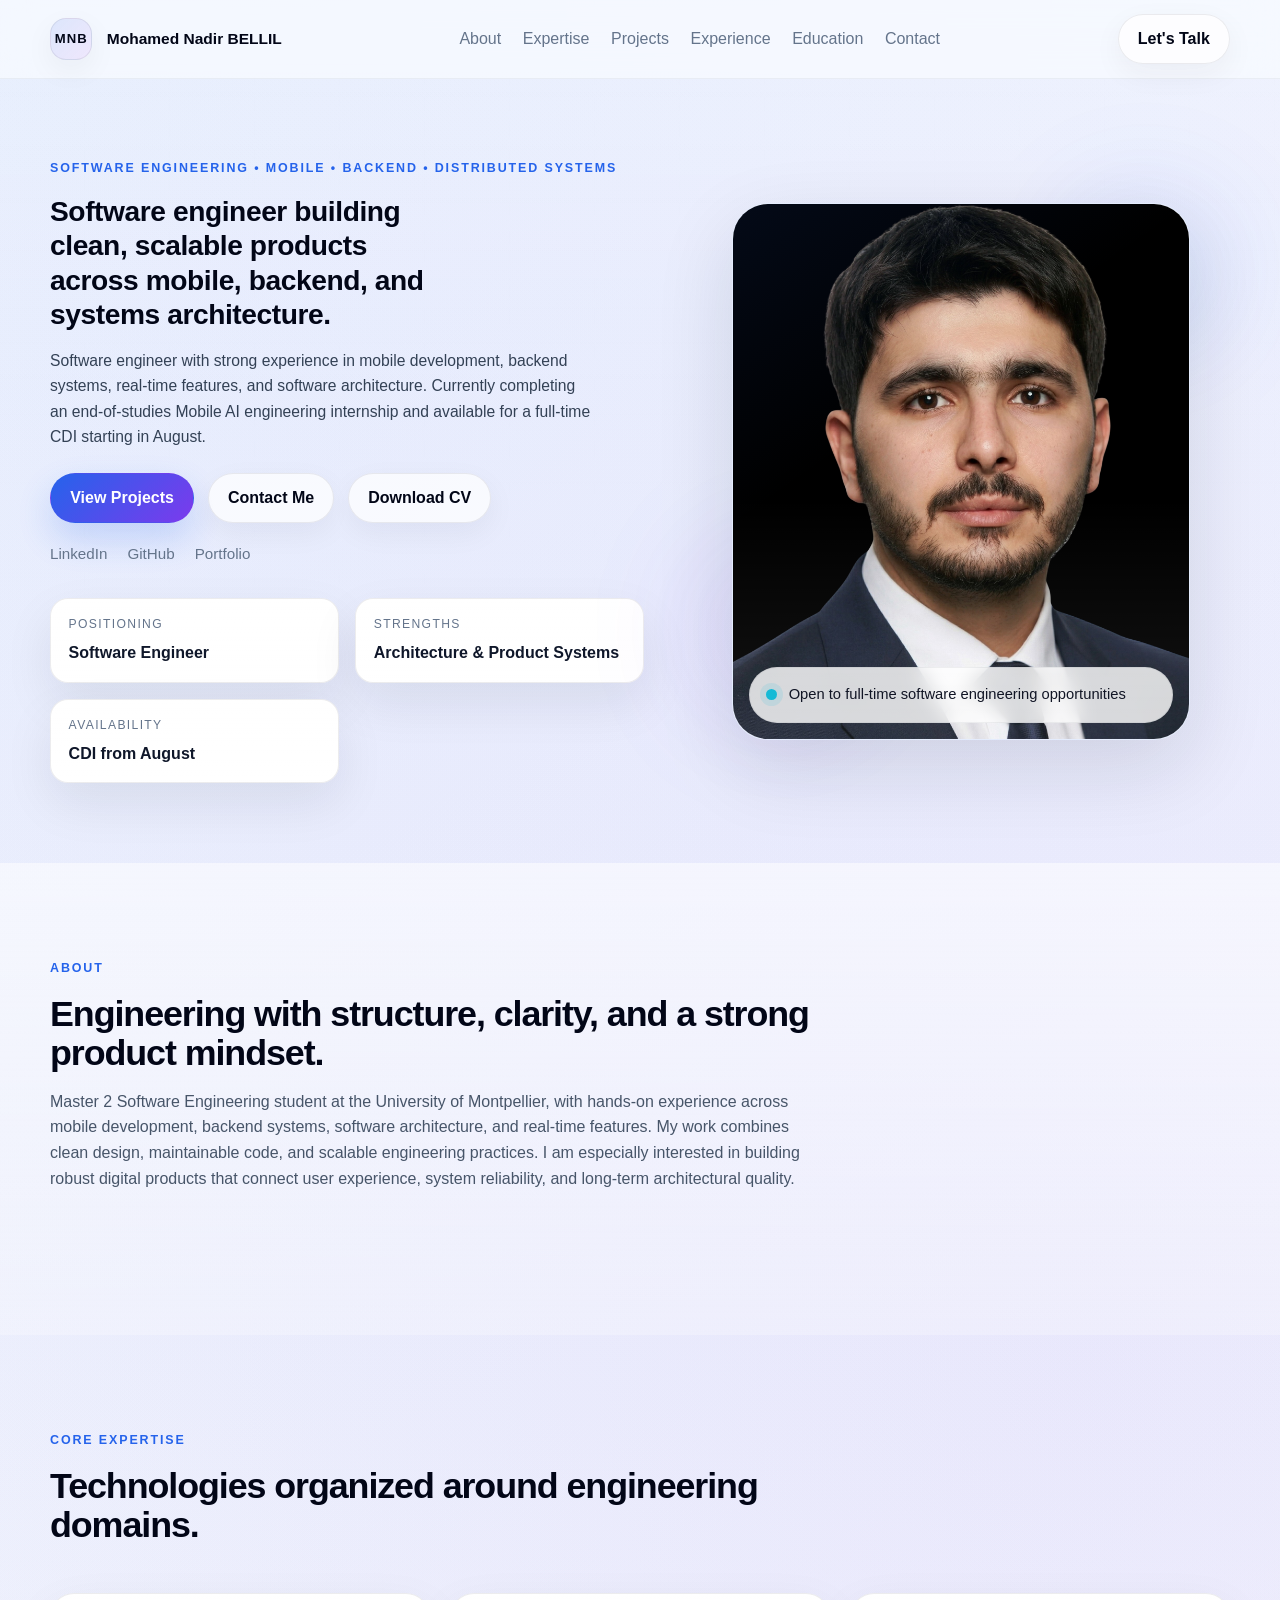
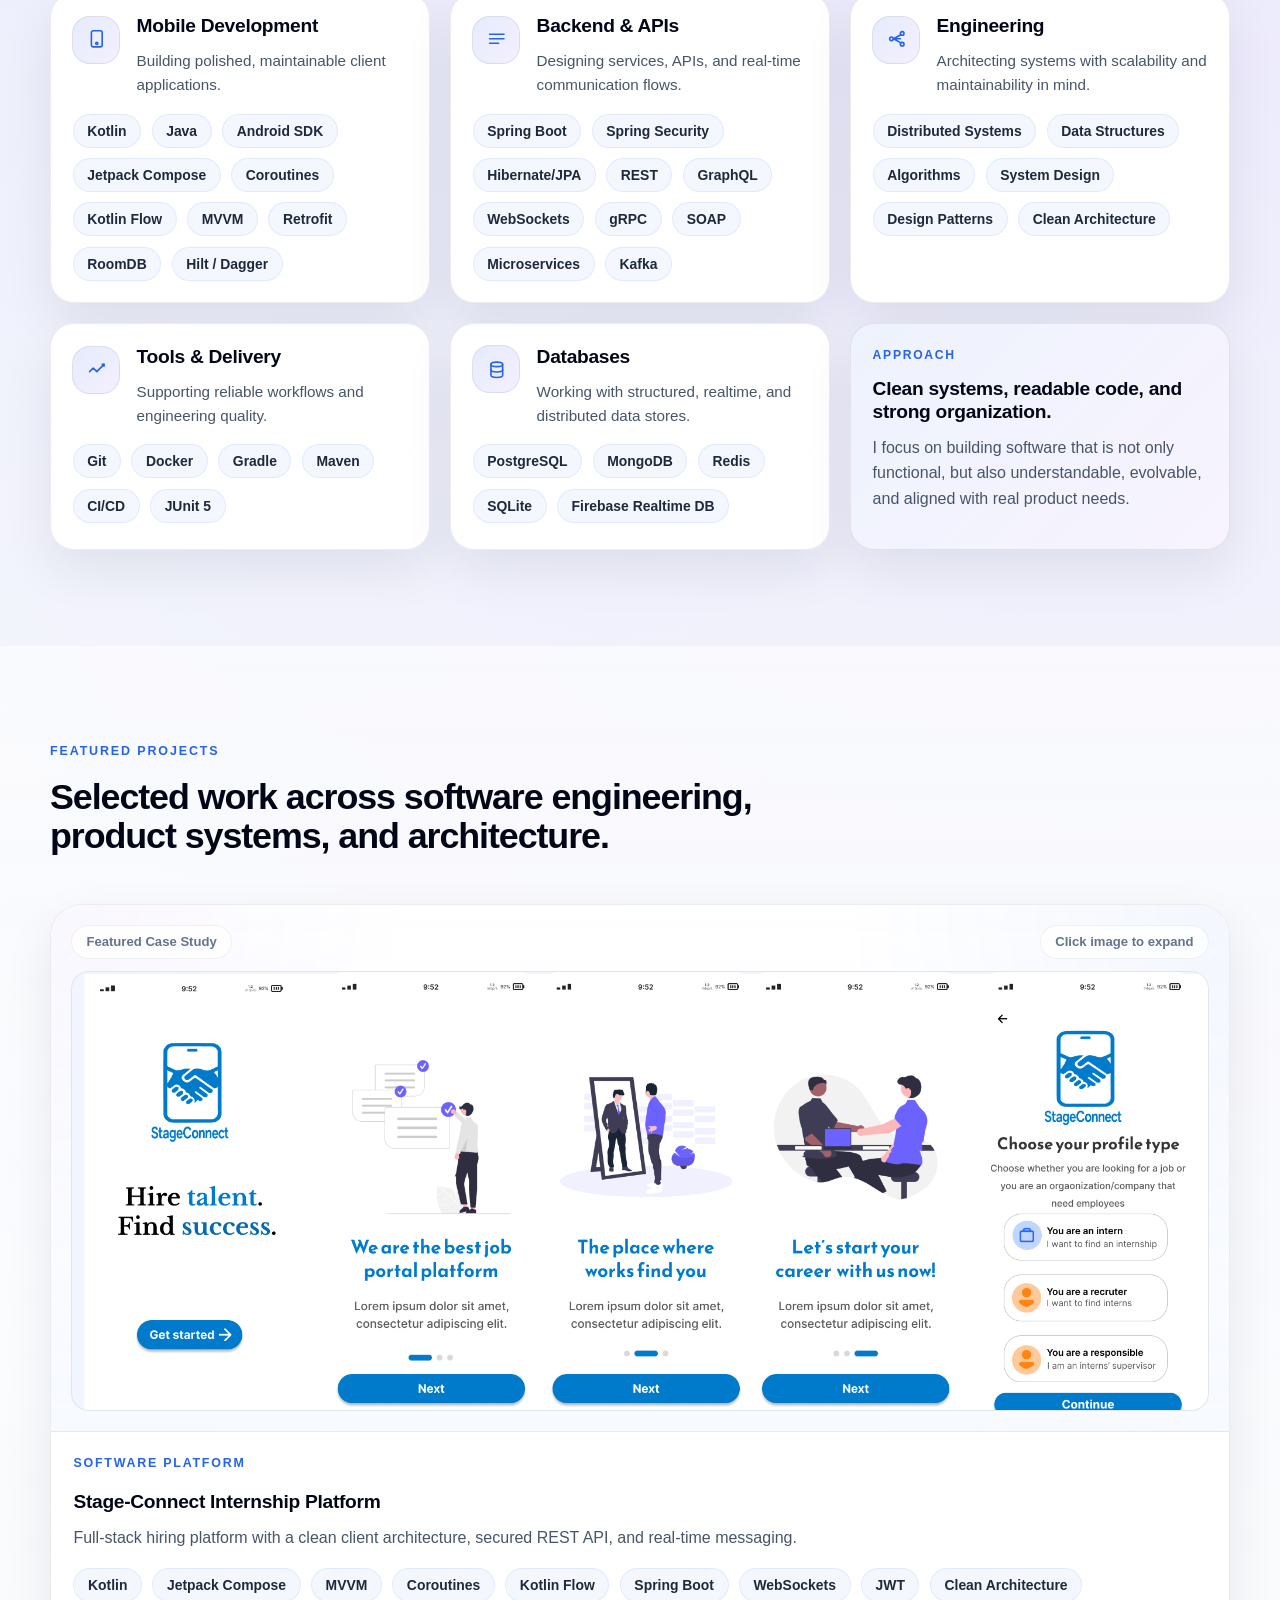
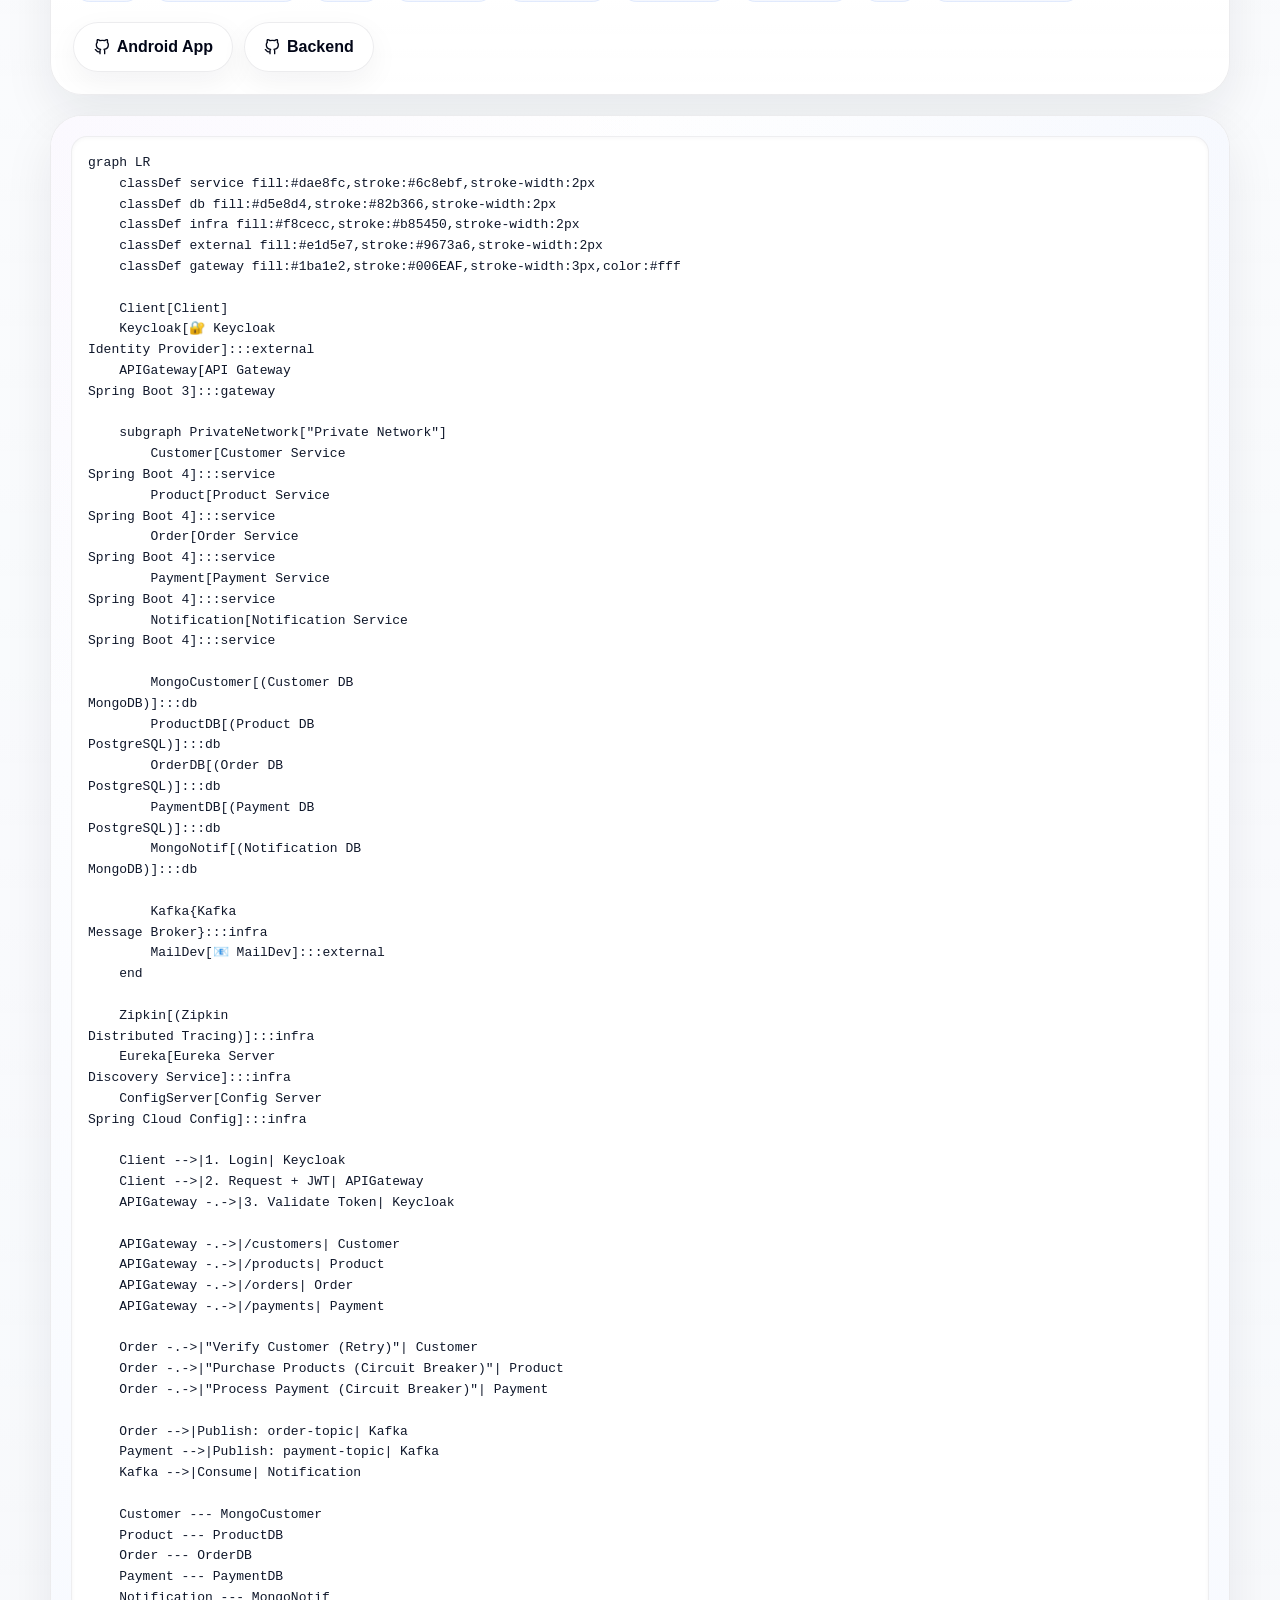
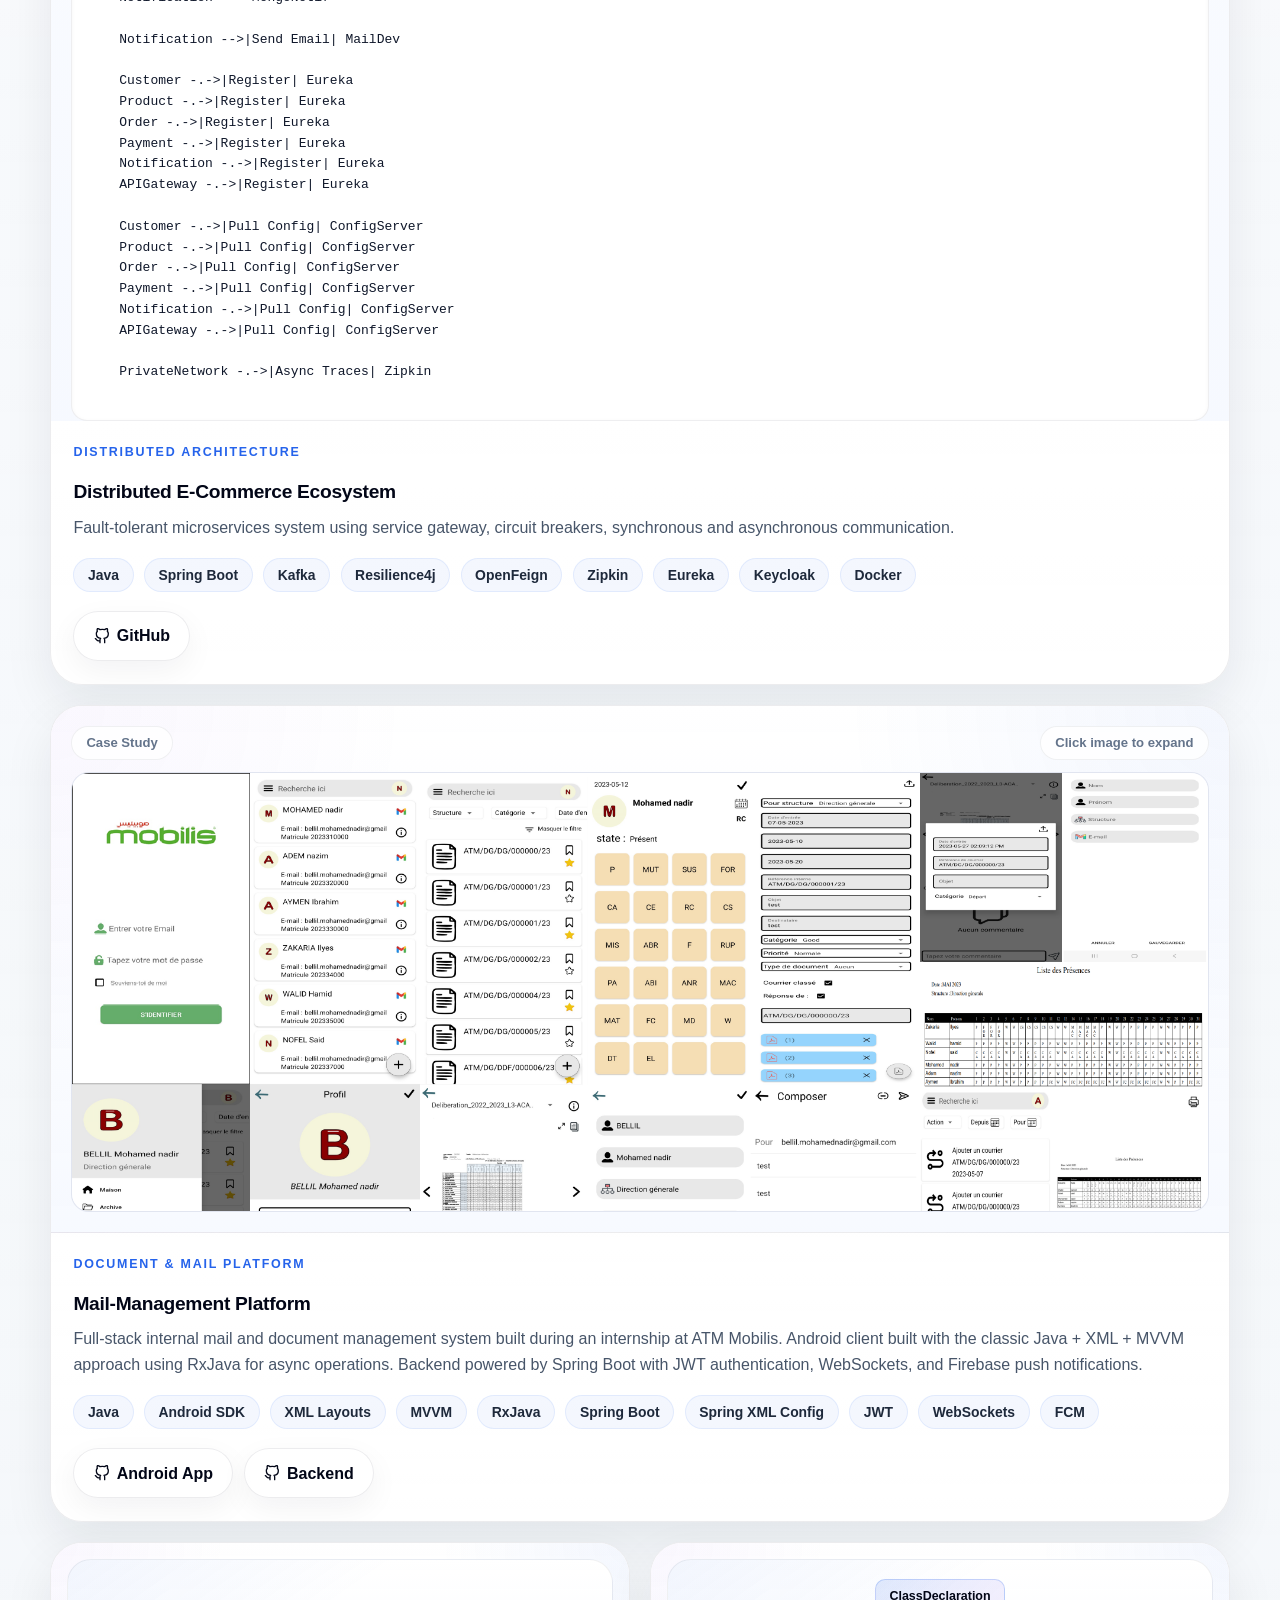
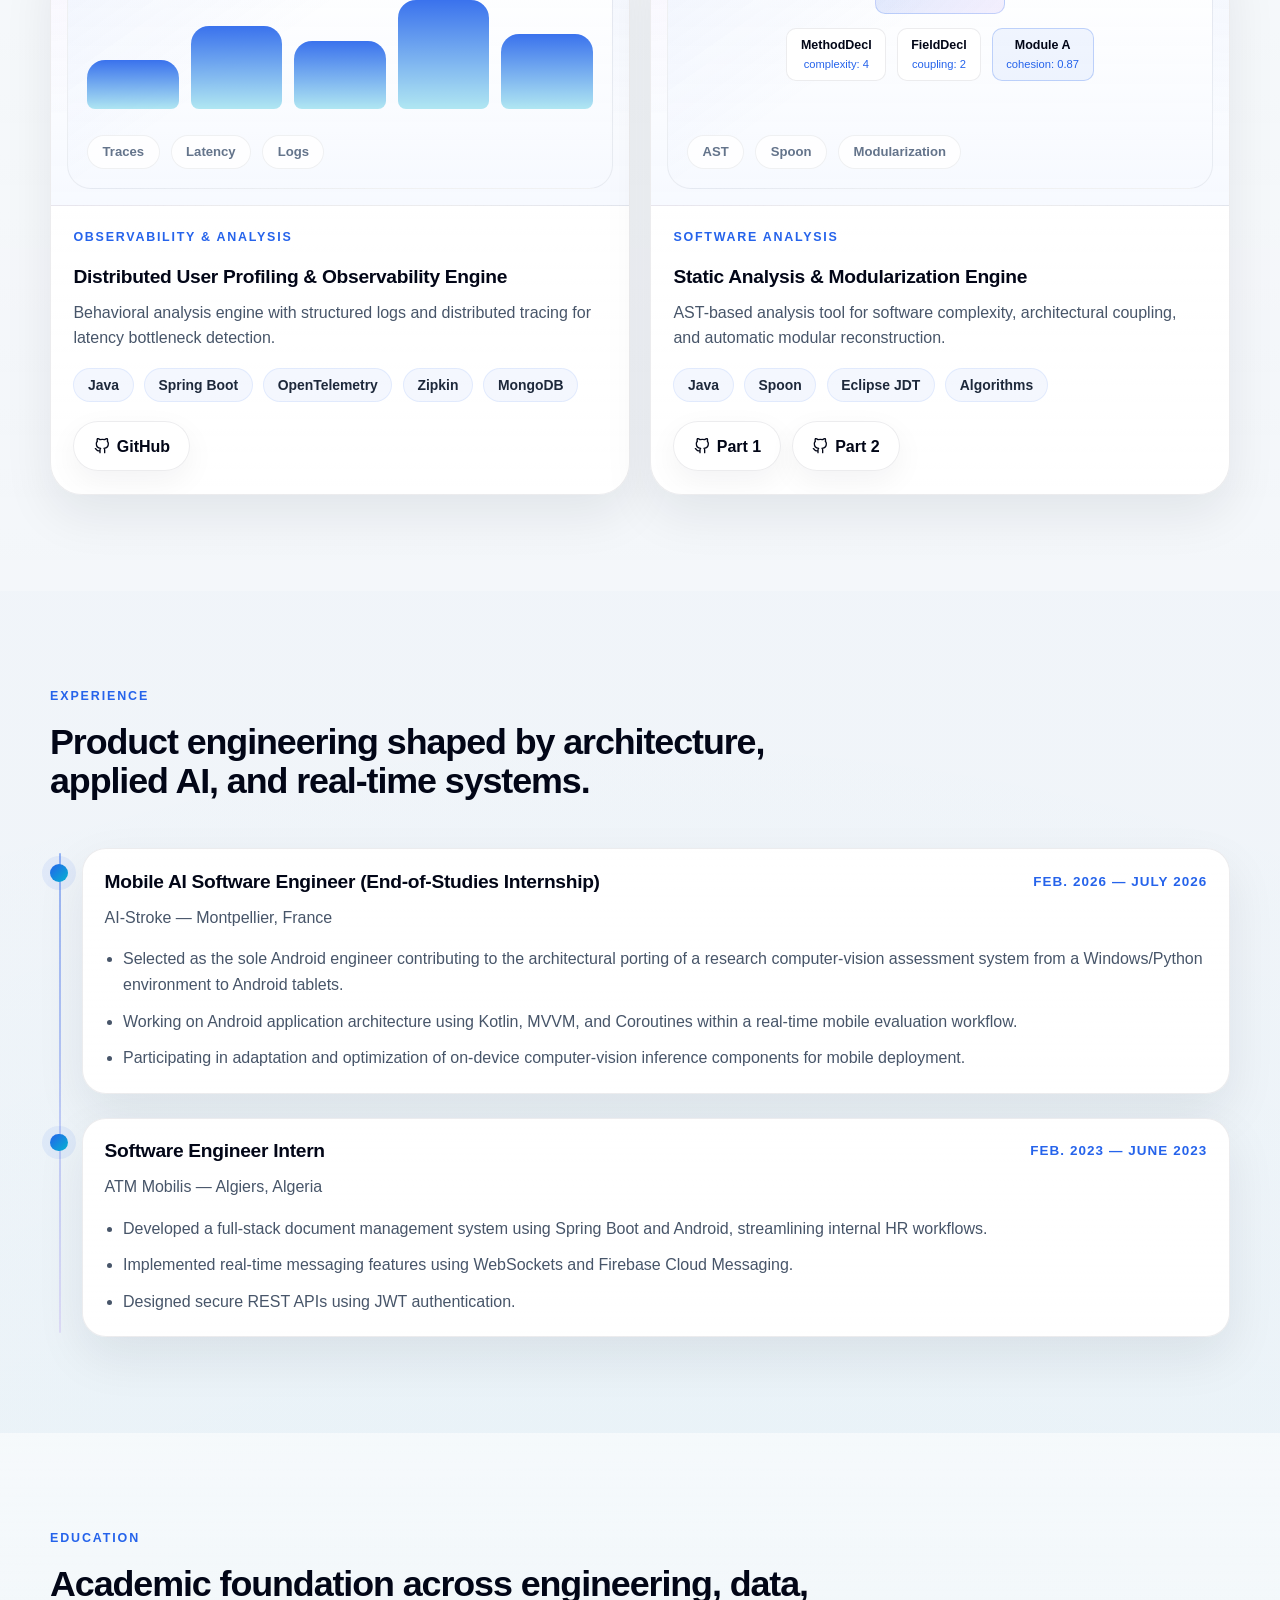
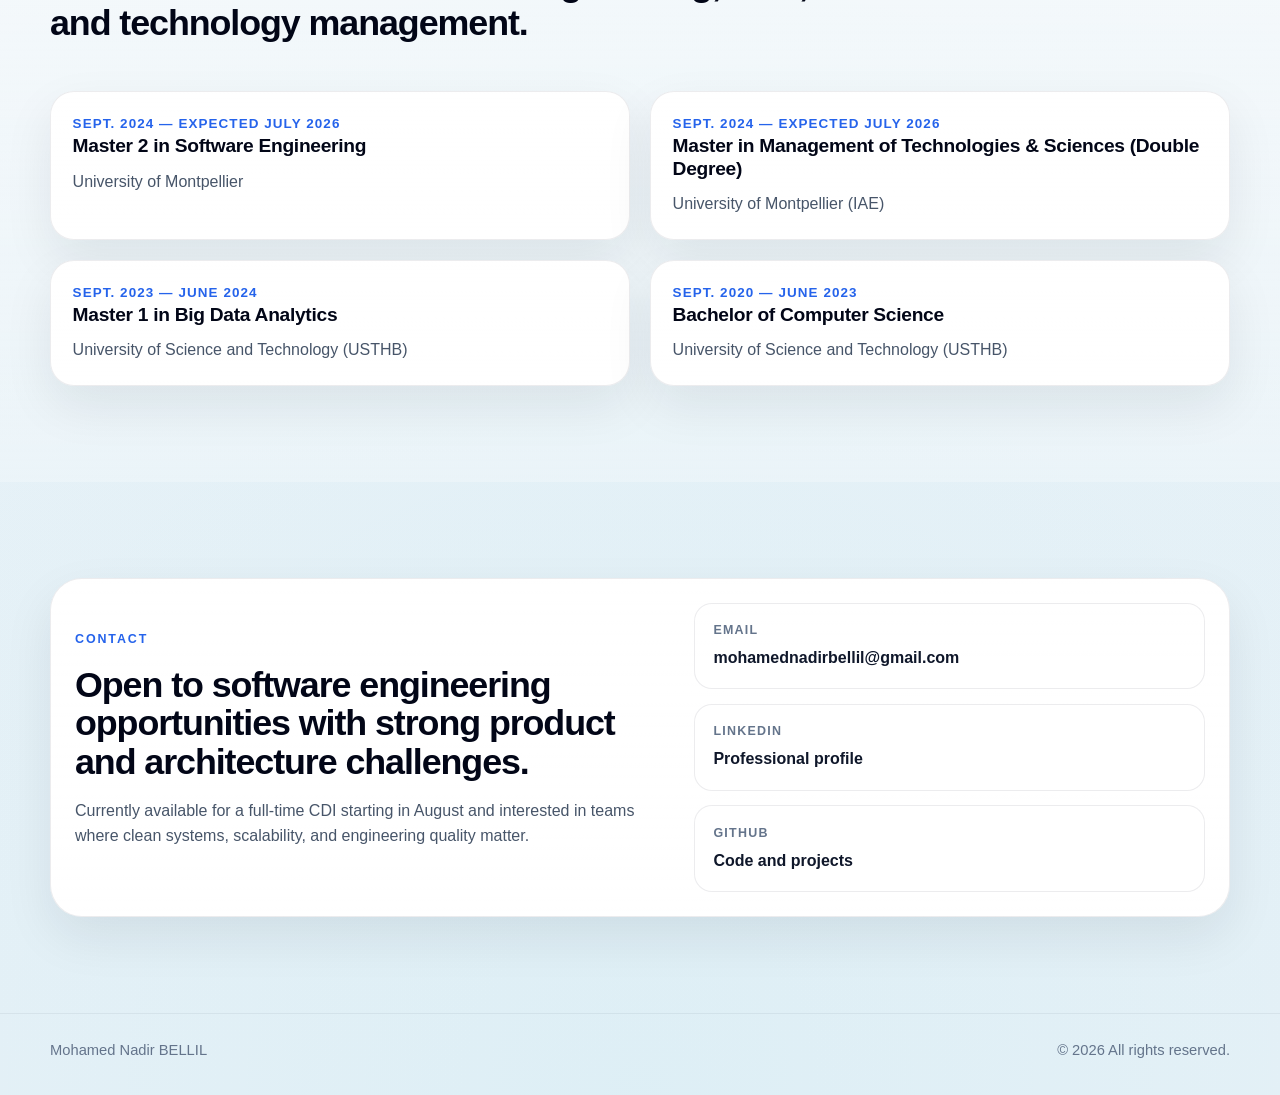
==== index.html @ d5ebc970 "FIX SOME BUGS" ====
<!DOCTYPE html>
<html lang="en">
<head>
  <meta charset="UTF-8" />
  <meta name="viewport" content="width=device-width, initial-scale=1.0" />
  <title>Mohamed Nadir BELLIL | Software Engineer</title>
  <meta name="description" content="Software Engineer portfolio of Mohamed Nadir BELLIL — mobile, backend, distributed systems, software architecture, and scalable product engineering." />
  <link rel="stylesheet" href="style.css" />
</head>
<body>
  <div class="page-noise" aria-hidden="true"></div>

  <!-- IMAGE LIGHTBOX -->
  <div class="lightbox" id="lightbox" role="dialog" aria-modal="true" aria-label="Image preview">
    <button class="lightbox-close" id="lightbox-close" aria-label="Close">&times;</button>
    <img class="lightbox-img" id="lightbox-img" src="" alt="" />
  </div>

  <header class="navbar">
    <div class="container navbar-inner">
      <a href="#hero" class="brand" aria-label="Go to home section">
        <span class="brand-mark">MNB</span>
        <span class="brand-text">Mohamed Nadir BELLIL</span>
      </a>
      <nav class="nav-links" aria-label="Primary navigation">
        <a href="#about">About</a>
        <a href="#expertise">Expertise</a>
        <a href="#projects">Projects</a>
        <a href="#experience">Experience</a>
        <a href="#education">Education</a>
        <a href="#contact">Contact</a>
      </nav>
      <a class="btn btn-nav" href="#contact">Let's Talk</a>
    </div>
  </header>

  <main>

    <!-- HERO -->
    <section class="hero section" id="hero">
      <div class="container hero-grid">
        <div class="hero-copy">
          <p class="eyebrow">Software Engineering • Mobile • Backend • Distributed Systems</p>
          <h1>Software engineer building clean, scalable products across mobile, backend, and systems architecture.</h1>
          <p class="hero-text">
            Software engineer with strong experience in mobile development, backend systems,
            real-time features, and software architecture. Currently completing an end-of-studies
            Mobile AI engineering internship and available for a full-time CDI starting in August.
          </p>
          <div class="hero-actions">
            <a href="#projects" class="btn btn-primary">View Projects</a>
            <a href="#contact" class="btn btn-secondary">Contact Me</a>
            <a href="cv.pdf" class="btn btn-ghost">Download CV</a>
          </div>
          <div class="social-links" aria-label="Social links">
            <a href="https://www.linkedin.com/in/mohamed-nadir-bellil-ab749a256/" target="_blank" rel="noreferrer">LinkedIn</a>
            <a href="https://github.com/BELLILMohamedNadir" target="_blank" rel="noreferrer">GitHub</a>
            <a href="https://bellilmohamednadir.github.io/Portfolio/" target="_blank" rel="noreferrer">Portfolio</a>
          </div>
          <div class="hero-metrics">
            <article class="metric-card">
              <span class="metric-label">Positioning</span>
              <strong>Software Engineer</strong>
            </article>
            <article class="metric-card">
              <span class="metric-label">Strengths</span>
              <strong>Architecture & Product Systems</strong>
            </article>
            <article class="metric-card">
              <span class="metric-label">Availability</span>
              <strong>CDI from August</strong>
            </article>
          </div>
        </div>
        <div class="hero-visual">
          <div class="portrait-shell">
            <span class="orb orb-a" aria-hidden="true"></span>
            <span class="orb orb-b" aria-hidden="true"></span>
            <figure class="portrait-card">
              <img src="/images/profile.jpg" alt="Portrait of Mohamed Nadir BELLIL" class="portrait-image" />
              <figcaption class="portrait-caption">
                <span class="status-dot"></span>
                Open to full-time software engineering opportunities
              </figcaption>
            </figure>
          </div>
        </div>
      </div>
    </section>

    <!-- ABOUT -->
    <section class="section section-surface" id="about">
      <div class="container">
        <div class="section-heading">
          <p class="section-tag">About</p>
          <h2>Engineering with structure, clarity, and a strong product mindset.</h2>
          <p>
            Master 2 Software Engineering student at the University of Montpellier,
            with hands-on experience across mobile development, backend systems,
            software architecture, and real-time features. My work combines clean design,
            maintainable code, and scalable engineering practices. I am especially interested
            in building robust digital products that connect user experience, system reliability,
            and long-term architectural quality.
          </p>
        </div>
      </div>
    </section>

    <!-- EXPERTISE -->
    <section class="section" id="expertise">
      <div class="container">
        <div class="section-heading">
          <p class="section-tag">Core Expertise</p>
          <h2>Technologies organized around engineering domains.</h2>
        </div>
        <div class="expertise-grid">

          <article class="expertise-card">
            <div class="expertise-head">
              <div class="icon-badge" aria-hidden="true">
                <svg viewBox="0 0 24 24" role="presentation"><rect x="6" y="3" width="12" height="18" rx="2"></rect><circle cx="12" cy="17" r="1.2"></circle></svg>
              </div>
              <div>
                <h3>Mobile Development</h3>
                <p>Building polished, maintainable client applications.</p>
              </div>
            </div>
            <div class="tag-list">
              <span class="tag">Kotlin</span>
              <span class="tag">Java</span>
              <span class="tag">Android SDK</span>
              <span class="tag">Jetpack Compose</span>
              <span class="tag">Coroutines</span>
              <span class="tag">Kotlin Flow</span>
              <span class="tag">MVVM</span>
              <span class="tag">Retrofit</span>
              <span class="tag">RoomDB</span>
              <span class="tag">Hilt / Dagger</span>
            </div>
          </article>

          <article class="expertise-card">
            <div class="expertise-head">
              <div class="icon-badge" aria-hidden="true">
                <svg viewBox="0 0 24 24" role="presentation"><path d="M4 7h16M4 12h16M4 17h10"></path></svg>
              </div>
              <div>
                <h3>Backend & APIs</h3>
                <p>Designing services, APIs, and real-time communication flows.</p>
              </div>
            </div>
            <div class="tag-list">
  <span class="tag">Spring Boot</span>
  <span class="tag">Spring Security</span>
  <span class="tag">Hibernate/JPA</span>
  <span class="tag">REST</span>
  <span class="tag">GraphQL</span>
  <span class="tag">WebSockets</span>
  <span class="tag">gRPC</span>
  <span class="tag">SOAP</span>
  <span class="tag">Microservices</span>
  <span class="tag">Kafka</span>
</div>

          </article>

          <article class="expertise-card">
            <div class="expertise-head">
              <div class="icon-badge" aria-hidden="true">
                <svg viewBox="0 0 24 24" role="presentation"><circle cx="6" cy="12" r="2"></circle><circle cx="18" cy="6" r="2"></circle><circle cx="18" cy="18" r="2"></circle><path d="M8 12h8M16.5 7.5l-8 4.5M16.5 16.5l-8-4.5"></path></svg>
              </div>
              <div>
                <h3>Engineering</h3>
                <p>Architecting systems with scalability and maintainability in mind.</p>
              </div>
            </div>
            <div class="tag-list">
  <span class="tag">Distributed Systems</span>
  <span class="tag">Data Structures</span>
  <span class="tag">Algorithms</span>
  <span class="tag">System Design</span>
  <span class="tag">Design Patterns</span>
  <span class="tag">Clean Architecture</span>
</div>

          </article>

          <article class="expertise-card">
            <div class="expertise-head">
              <div class="icon-badge" aria-hidden="true">
                <svg viewBox="0 0 24 24" role="presentation"><path d="M4 14l4-4 4 4 8-8"></path><path d="M18 6h2v2"></path></svg>
              </div>
              <div>
                <h3>Tools & Delivery</h3>
                <p>Supporting reliable workflows and engineering quality.</p>
              </div>
            </div>
            <div class="tag-list">
              <span class="tag">Git</span>
              <span class="tag">Docker</span>
              <span class="tag">Gradle</span>
              <span class="tag">Maven</span>
              <span class="tag">CI/CD</span>
              <span class="tag">JUnit 5</span>
            </div>
          </article>

          <article class="expertise-card">
            <div class="expertise-head">
              <div class="icon-badge" aria-hidden="true">
                <svg viewBox="0 0 24 24" role="presentation"><ellipse cx="12" cy="6" rx="6.5" ry="2.5"></ellipse><path d="M5.5 6v6c0 1.4 2.9 2.5 6.5 2.5s6.5-1.1 6.5-2.5V6"></path><path d="M5.5 12v6c0 1.4 2.9 2.5 6.5 2.5s6.5-1.1 6.5-2.5v-6"></path></svg>
              </div>
              <div>
                <h3>Databases</h3>
                <p>Working with structured, realtime, and distributed data stores.</p>
              </div>
            </div>
            <div class="tag-list">
              <span class="tag">PostgreSQL</span>
              <span class="tag">MongoDB</span>
              <span class="tag">Redis</span>
              <span class="tag">SQLite</span>
              <span class="tag">Firebase Realtime DB</span>
            </div>
          </article>

          <article class="highlight-panel">
            <p class="highlight-label">Approach</p>
            <h3>Clean systems, readable code, and strong organization.</h3>
            <p>I focus on building software that is not only functional, but also understandable, evolvable, and aligned with real product needs.</p>
          </article>

        </div>
      </div>
    </section>

    <!-- PROJECTS -->
    <section class="section section-surface" id="projects">
      <div class="container">
        <div class="section-heading">
          <p class="section-tag">Featured Projects</p>
          <h2>Selected work across software engineering, product systems, and architecture.</h2>
        </div>
        <div class="projects-grid">

          <!-- Stage-Connect: full width row 1 -->
          <article class="project-card project-featured">
            <div class="project-visual project-image-visual">
              <div class="visual-toolbar">
                <span>Featured Case Study</span>
                <span>Click image to expand</span>
              </div>
              <div class="featured-image-frame">
                <img
                  src="/images/stage-connect.png"
                  alt="Stage-Connect application overview screens"
                  class="featured-project-image js-lightbox-trigger"
                  title="Click to expand"
                />
                <div class="img-zoom-hint" aria-hidden="true">
                  <svg viewBox="0 0 24 24"><path d="M15 3h6v6M9 21H3v-6M21 3l-7 7M3 21l7-7"/></svg>
                </div>
              </div>
            </div>
            <div class="project-content">
              <p class="project-label">Software Platform</p>
              <h3>Stage-Connect Internship Platform</h3>
              <p>Full-stack hiring platform with a clean client architecture, secured REST API, and real-time messaging.</p>
              <div class="tag-list">
                <span class="tag">Kotlin</span>
                <span class="tag">Jetpack Compose</span>
                <span class="tag">MVVM</span>
                <span class="tag">Coroutines</span>
                <span class="tag">Kotlin Flow</span>
                <span class="tag">Spring Boot</span>
                <span class="tag">WebSockets</span>
                <span class="tag">JWT</span>
                 <span class="tag">Clean Architecture</span>
              </div>
              <div class="project-actions">
                <a href="https://github.com/BELLILMohamedNadir/Stage-Connect" target="_blank" rel="noreferrer" class="btn btn-secondary">
                  <svg class="btn-icon" viewBox="0 0 24 24"><path d="M9 19c-5 1.5-5-2.5-7-3m14 6v-3.87a3.37 3.37 0 0 0-.94-2.61c3.14-.35 6.44-1.54 6.44-7A5.44 5.44 0 0 0 20 4.77 5.07 5.07 0 0 0 19.91 1S18.73.65 16 2.48a13.38 13.38 0 0 0-7 0C6.27.65 5.09 1 5.09 1A5.07 5.07 0 0 0 5 4.77a5.44 5.44 0 0 0-1.5 3.78c0 5.42 3.3 6.61 6.44 7A3.37 3.37 0 0 0 9 18.13V22"/></svg>
                  Android App
                </a>
                <a href="https://github.com/BELLILMohamedNadir/stage-connect-backend" target="_blank" rel="noreferrer" class="btn btn-secondary">
                  <svg class="btn-icon" viewBox="0 0 24 24"><path d="M9 19c-5 1.5-5-2.5-7-3m14 6v-3.87a3.37 3.37 0 0 0-.94-2.61c3.14-.35 6.44-1.54 6.44-7A5.44 5.44 0 0 0 20 4.77 5.07 5.07 0 0 0 19.91 1S18.73.65 16 2.48a13.38 13.38 0 0 0-7 0C6.27.65 5.09 1 5.09 1A5.07 5.07 0 0 0 5 4.77a5.44 5.44 0 0 0-1.5 3.78c0 5.42 3.3 6.61 6.44 7A3.37 3.37 0 0 0 9 18.13V22"/></svg>
                  Backend
                </a>
              </div>
            </div>
          </article>

          <!-- E-Commerce: full width row 2 -->
<article class="project-card project-ecommerce">

  <!-- Diagram row -->
  <div class="project-mermaid-visual">
    <div class="mermaid-frame">
      <pre class="mermaid">
graph LR
    classDef service fill:#dae8fc,stroke:#6c8ebf,stroke-width:2px
    classDef db fill:#d5e8d4,stroke:#82b366,stroke-width:2px
    classDef infra fill:#f8cecc,stroke:#b85450,stroke-width:2px
    classDef external fill:#e1d5e7,stroke:#9673a6,stroke-width:2px
    classDef gateway fill:#1ba1e2,stroke:#006EAF,stroke-width:3px,color:#fff

    Client[Client]
    Keycloak[🔐 Keycloak<br/>Identity Provider]:::external
    APIGateway[API Gateway<br/>Spring Boot 3]:::gateway

    subgraph PrivateNetwork["Private Network"]
        Customer[Customer Service<br/>Spring Boot 4]:::service
        Product[Product Service<br/>Spring Boot 4]:::service
        Order[Order Service<br/>Spring Boot 4]:::service
        Payment[Payment Service<br/>Spring Boot 4]:::service
        Notification[Notification Service<br/>Spring Boot 4]:::service

        MongoCustomer[(Customer DB<br/>MongoDB)]:::db
        ProductDB[(Product DB<br/>PostgreSQL)]:::db
        OrderDB[(Order DB<br/>PostgreSQL)]:::db
        PaymentDB[(Payment DB<br/>PostgreSQL)]:::db
        MongoNotif[(Notification DB<br/>MongoDB)]:::db

        Kafka{Kafka<br/>Message Broker}:::infra
        MailDev[📧 MailDev]:::external
    end

    Zipkin[(Zipkin<br/>Distributed Tracing)]:::infra
    Eureka[Eureka Server<br/>Discovery Service]:::infra
    ConfigServer[Config Server<br/>Spring Cloud Config]:::infra

    Client -->|1. Login| Keycloak
    Client -->|2. Request + JWT| APIGateway
    APIGateway -.->|3. Validate Token| Keycloak

    APIGateway -.->|/customers| Customer
    APIGateway -.->|/products| Product
    APIGateway -.->|/orders| Order
    APIGateway -.->|/payments| Payment

    Order -.->|"Verify Customer (Retry)"| Customer
    Order -.->|"Purchase Products (Circuit Breaker)"| Product
    Order -.->|"Process Payment (Circuit Breaker)"| Payment

    Order -->|Publish: order-topic| Kafka
    Payment -->|Publish: payment-topic| Kafka
    Kafka -->|Consume| Notification

    Customer --- MongoCustomer
    Product --- ProductDB
    Order --- OrderDB
    Payment --- PaymentDB
    Notification --- MongoNotif

    Notification -->|Send Email| MailDev

    Customer -.->|Register| Eureka
    Product -.->|Register| Eureka
    Order -.->|Register| Eureka
    Payment -.->|Register| Eureka
    Notification -.->|Register| Eureka
    APIGateway -.->|Register| Eureka

    Customer -.->|Pull Config| ConfigServer
    Product -.->|Pull Config| ConfigServer
    Order -.->|Pull Config| ConfigServer
    Payment -.->|Pull Config| ConfigServer
    Notification -.->|Pull Config| ConfigServer
    APIGateway -.->|Pull Config| ConfigServer

    PrivateNetwork -.->|Async Traces| Zipkin
      </pre>
    </div>
  </div>

  <!-- Content row — full width, separate from diagram -->
<div class="project-content">
  <p class="project-label">Distributed Architecture</p>
  <h3>Distributed E-Commerce Ecosystem</h3>
  <p>Fault-tolerant microservices system using service gateway, circuit breakers, synchronous and asynchronous communication.</p>
  <div class="tag-list">
    <span class="tag">Java</span>
    <span class="tag">Spring Boot</span>
    <span class="tag">Kafka</span>
    <span class="tag">Resilience4j</span>
    <span class="tag">OpenFeign</span>
    <span class="tag">Zipkin</span>
    <span class="tag">Eureka</span>
    <span class="tag">Keycloak</span>
    <span class="tag">Docker</span>
  </div>
  <div class="project-actions">
    <a href="https://github.com/BELLILMohamedNadir/ecommerce-app" target="_blank" rel="noreferrer" class="btn btn-secondary">
      <svg class="btn-icon" viewBox="0 0 24 24"><path d="M9 19c-5 1.5-5-2.5-7-3m14 6v-3.87a3.37 3.37 0 0 0-.94-2.61c3.14-.35 6.44-1.54 6.44-7A5.44 5.44 0 0 0 20 4.77 5.07 5.07 0 0 0 19.91 1S18.73.65 16 2.48a13.38 13.38 0 0 0-7 0C6.27.65 5.09 1 5.09 1A5.07 5.07 0 0 0 5 4.77a5.44 5.44 0 0 0-1.5 3.78c0 5.42 3.3 6.61 6.44 7A3.37 3.37 0 0 0 9 18.13V22"/></svg>
      GitHub
    </a>
  </div>
</div>


</article>
<!-- Mail-Management: full width row 3 -->
<article class="project-card project-featured">
  <div class="project-visual project-image-visual">
    <div class="visual-toolbar">
      <span>Case Study</span>
      <span>Click image to expand</span>
    </div>
    <div class="featured-image-frame">
      <img
        src="/images/mobilis.png"
        alt="Mail-Management platform overview screens"
        class="featured-project-image js-lightbox-trigger"
        title="Click to expand"
      />
      <div class="img-zoom-hint" aria-hidden="true">
        <svg viewBox="0 0 24 24"><path d="M15 3h6v6M9 21H3v-6M21 3l-7 7M3 21l7-7"/></svg>
      </div>
    </div>
  </div>

  <div class="project-content">
    <p class="project-label">Document & Mail Platform</p>
    <h3>Mail-Management Platform</h3>
    <p>
  Full-stack internal mail and document management system built during an internship at ATM Mobilis.
  Android client built with the classic Java + XML + MVVM approach using RxJava for async operations.
  Backend powered by Spring Boot with JWT authentication, WebSockets,
  and Firebase push notifications.
</p>

    <div class="tag-list">
  <span class="tag">Java</span>
  <span class="tag">Android SDK</span>
  <span class="tag">XML Layouts</span>
  <span class="tag">MVVM</span>
  <span class="tag">RxJava</span>
  <span class="tag">Spring Boot</span>
  <span class="tag">Spring XML Config</span>
  <span class="tag">JWT</span>
  <span class="tag">WebSockets</span>
  <span class="tag">FCM</span>
</div>

    <div class="project-actions">
      <a href="https://github.com/BELLILMohamedNadir/MailManagement_FrontEnd" target="_blank" rel="noreferrer" class="btn btn-secondary">
        <svg class="btn-icon" viewBox="0 0 24 24"><path d="M9 19c-5 1.5-5-2.5-7-3m14 6v-3.87a3.37 3.37 0 0 0-.94-2.61c3.14-.35 6.44-1.54 6.44-7A5.44 5.44 0 0 0 20 4.77 5.07 5.07 0 0 0 19.91 1S18.73.65 16 2.48a13.38 13.38 0 0 0-7 0C6.27.65 5.09 1 5.09 1A5.07 5.07 0 0 0 5 4.77a5.44 5.44 0 0 0-1.5 3.78c0 5.42 3.3 6.61 6.44 7A3.37 3.37 0 0 0 9 18.13V22"/></svg>
        Android App
      </a>
      <a href="https://github.com/BELLILMohamedNadir/MailManagement_Backend" target="_blank" rel="noreferrer" class="btn btn-secondary">
        <svg class="btn-icon" viewBox="0 0 24 24"><path d="M9 19c-5 1.5-5-2.5-7-3m14 6v-3.87a3.37 3.37 0 0 0-.94-2.61c3.14-.35 6.44-1.54 6.44-7A5.44 5.44 0 0 0 20 4.77 5.07 5.07 0 0 0 19.91 1S18.73.65 16 2.48a13.38 13.38 0 0 0-7 0C6.27.65 5.09 1 5.09 1A5.07 5.07 0 0 0 5 4.77a5.44 5.44 0 0 0-1.5 3.78c0 5.42 3.3 6.61 6.44 7A3.37 3.37 0 0 0 9 18.13V22"/></svg>
        Backend
      </a>
    </div>
  </div>
</article>

          <!-- Observability: row 4 left -->
          <article class="project-card">
            <div class="project-visual">
              <div class="visual-panel observability-panel">
                <div class="bars">
                  <span></span><span></span><span></span><span></span><span></span>
                </div>
                <div class="chips">
                  <span>Traces</span><span>Latency</span><span>Logs</span>
                </div>
              </div>
            </div>
            <div class="project-content">
              <p class="project-label">Observability & Analysis</p>
              <h3>Distributed User Profiling & Observability Engine</h3>
              <p>Behavioral analysis engine with structured logs and distributed tracing for latency bottleneck detection.</p>
              <div class="tag-list">
                <span class="tag">Java</span>
                <span class="tag">Spring Boot</span>
                <span class="tag">OpenTelemetry</span>
                <span class="tag">Zipkin</span>
                <span class="tag">MongoDB</span>
              </div>
              <div class="project-actions">
                <a href="https://github.com/BELLILMohamedNadir/user-profiling-backend" target="_blank" rel="noreferrer" class="btn btn-secondary">
                  <svg class="btn-icon" viewBox="0 0 24 24"><path d="M9 19c-5 1.5-5-2.5-7-3m14 6v-3.87a3.37 3.37 0 0 0-.94-2.61c3.14-.35 6.44-1.54 6.44-7A5.44 5.44 0 0 0 20 4.77 5.07 5.07 0 0 0 19.91 1S18.73.65 16 2.48a13.38 13.38 0 0 0-7 0C6.27.65 5.09 1 5.09 1A5.07 5.07 0 0 0 5 4.77a5.44 5.44 0 0 0-1.5 3.78c0 5.42 3.3 6.61 6.44 7A3.37 3.37 0 0 0 9 18.13V22"/></svg>
                  GitHub
                </a>
              </div>
            </div>
          </article>

          <!-- AST: row 4 right -->
          <article class="project-card">
            <div class="project-visual">
              <div class="visual-panel ast-panel">
                <div class="ast-tree">
                  <div class="ast-node ast-root">ClassDeclaration</div>
                  <div class="ast-children">
                    <div class="ast-node">MethodDecl<br/><span>complexity: 4</span></div>
                    <div class="ast-node">FieldDecl<br/><span>coupling: 2</span></div>
                    <div class="ast-node ast-highlight">Module A<br/><span>cohesion: 0.87</span></div>
                  </div>
                </div>
                <div class="chips">
                  <span>AST</span><span>Spoon</span><span>Modularization</span>
                </div>
              </div>
            </div>
            <div class="project-content">
              <p class="project-label">Software Analysis</p>
              <h3>Static Analysis & Modularization Engine</h3>
              <p>AST-based analysis tool for software complexity, architectural coupling, and automatic modular reconstruction.</p>
              <div class="tag-list">
                <span class="tag">Java</span><span class="tag">Spoon</span>
                <span class="tag">Eclipse JDT</span><span class="tag">Algorithms</span>
              </div>
              <div class="project-actions">
                <a href="https://github.com/BELLILMohamedNadir/static-analysis-part1" target="_blank" rel="noreferrer" class="btn btn-secondary">
                  <svg class="btn-icon" viewBox="0 0 24 24"><path d="M9 19c-5 1.5-5-2.5-7-3m14 6v-3.87a3.37 3.37 0 0 0-.94-2.61c3.14-.35 6.44-1.54 6.44-7A5.44 5.44 0 0 0 20 4.77 5.07 5.07 0 0 0 19.91 1S18.73.65 16 2.48a13.38 13.38 0 0 0-7 0C6.27.65 5.09 1 5.09 1A5.07 5.07 0 0 0 5 4.77a5.44 5.44 0 0 0-1.5 3.78c0 5.42 3.3 6.61 6.44 7A3.37 3.37 0 0 0 9 18.13V22"/></svg>
                  Part 1
                </a>
                <a href="https://github.com/BELLILMohamedNadir/static-analysis-part2" target="_blank" rel="noreferrer" class="btn btn-secondary">
                  <svg class="btn-icon" viewBox="0 0 24 24"><path d="M9 19c-5 1.5-5-2.5-7-3m14 6v-3.87a3.37 3.37 0 0 0-.94-2.61c3.14-.35 6.44-1.54 6.44-7A5.44 5.44 0 0 0 20 4.77 5.07 5.07 0 0 0 19.91 1S18.73.65 16 2.48a13.38 13.38 0 0 0-7 0C6.27.65 5.09 1 5.09 1A5.07 5.07 0 0 0 5 4.77a5.44 5.44 0 0 0-1.5 3.78c0 5.42 3.3 6.61 6.44 7A3.37 3.37 0 0 0 9 18.13V22"/></svg>
                  Part 2
                </a>
              </div>
            </div>
          </article>

        </div>
      </div>
    </section>

    <!-- EXPERIENCE -->
    <section class="section" id="experience">
      <div class="container">
        <div class="section-heading">
          <p class="section-tag">Experience</p>
          <h2>Product engineering shaped by architecture, applied AI, and real-time systems.</h2>
        </div>
        <div class="timeline">
          <article class="timeline-item">
            <span class="timeline-dot" aria-hidden="true"></span>
            <div class="timeline-card">
              <div class="timeline-head">
                <div>
                  <h3>Mobile AI Software Engineer (End-of-Studies Internship)</h3>
                  <p class="timeline-company">AI-Stroke — Montpellier, France</p>
                </div>
                <p class="timeline-date">Feb. 2026 — July 2026</p>
              </div>
              <ul class="timeline-list">
                <li>Selected as the sole Android engineer contributing to the architectural porting of a research computer-vision assessment system from a Windows/Python environment to Android tablets.</li>
                <li>Working on Android application architecture using Kotlin, MVVM, and Coroutines within a real-time mobile evaluation workflow.</li>
                <li>Participating in adaptation and optimization of on-device computer-vision inference components for mobile deployment.</li>
              </ul>
            </div>
          </article>
          <article class="timeline-item">
            <span class="timeline-dot" aria-hidden="true"></span>
            <div class="timeline-card">
              <div class="timeline-head">
                <div>
                  <h3>Software Engineer Intern</h3>
                  <p class="timeline-company">ATM Mobilis — Algiers, Algeria</p>
                </div>
                <p class="timeline-date">Feb. 2023 — June 2023</p>
              </div>
              <ul class="timeline-list">
                <li>Developed a full-stack document management system using Spring Boot and Android, streamlining internal HR workflows.</li>
                <li>Implemented real-time messaging features using WebSockets and Firebase Cloud Messaging.</li>
                <li>Designed secure REST APIs using JWT authentication.</li>
              </ul>
            </div>
          </article>
        </div>
      </div>
    </section>

    <!-- EDUCATION -->
    <section class="section section-surface" id="education">
      <div class="container">
        <div class="section-heading">
          <p class="section-tag">Education</p>
          <h2>Academic foundation across engineering, data, and technology management.</h2>
        </div>
        <div class="education-grid">
          <article class="education-card">
            <p class="education-date">Sept. 2024 — Expected July 2026</p>
            <h3>Master 2 in Software Engineering</h3>
            <p>University of Montpellier</p>
          </article>
          <article class="education-card">
            <p class="education-date">Sept. 2024 — Expected July 2026</p>
            <h3>Master in Management of Technologies & Sciences (Double Degree)</h3>
            <p>University of Montpellier (IAE)</p>
          </article>
          <article class="education-card">
            <p class="education-date">Sept. 2023 — June 2024</p>
            <h3>Master 1 in Big Data Analytics</h3>
            <p>University of Science and Technology (USTHB)</p>
          </article>
          <article class="education-card">
            <p class="education-date">Sept. 2020 — June 2023</p>
            <h3>Bachelor of Computer Science</h3>
            <p>University of Science and Technology (USTHB)</p>
          </article>
        </div>
      </div>
    </section>

    <!-- CONTACT -->
    <section class="section" id="contact">
      <div class="container">
        <div class="contact-card">
          <div class="contact-copy">
            <p class="section-tag">Contact</p>
            <h2>Open to software engineering opportunities with strong product and architecture challenges.</h2>
            <p>Currently available for a full-time CDI starting in August and interested in teams where clean systems, scalability, and engineering quality matter.</p>
          </div>
          <div class="contact-links">
            <a class="contact-link" href="mailto:mohamednadirbellil@gmail.com">
              <span>Email</span>
              <strong>mohamednadirbellil@gmail.com</strong>
            </a>
            <a class="contact-link" href="https://www.linkedin.com/in/mohamed-nadir-bellil-ab749a256/" target="_blank" rel="noreferrer">
              <span>LinkedIn</span>
              <strong>Professional profile</strong>
            </a>
            <a class="contact-link" href="https://github.com/BELLILMohamedNadir" target="_blank" rel="noreferrer">
              <span>GitHub</span>
              <strong>Code and projects</strong>
            </a>
          </div>
        </div>
      </div>
    </section>

  </main>

  <footer class="footer">
    <div class="container footer-inner">
      <p>Mohamed Nadir BELLIL</p>
      <p>&copy; 2026 All rights reserved.</p>
    </div>
  </footer>

  <!-- Mermaid CDN -->
  <script type="module">
  import mermaid from 'https://cdn.jsdelivr.net/npm/mermaid@11/dist/mermaid.esm.min.mjs';
  mermaid.initialize({
    startOnLoad: true,
    theme: 'default',
    flowchart: {
      curve: 'basis',
      padding: 20,
      useMaxWidth: false,
      htmlLabels: true
    }
  });
</script>


  <!-- Lightbox -->
  <script>
    (function () {
      const lightbox    = document.getElementById('lightbox');
      const lightboxImg = document.getElementById('lightbox-img');
      const closeBtn    = document.getElementById('lightbox-close');

      function openLightbox(src, alt) {
        lightboxImg.src = src;
        lightboxImg.alt = alt;
        lightbox.classList.add('is-open');
        document.body.style.overflow = 'hidden';
      }
      function closeLightbox() {
        lightbox.classList.remove('is-open');
        document.body.style.overflow = '';
        setTimeout(() => { lightboxImg.src = ''; }, 300);
      }

      document.querySelectorAll('.js-lightbox-trigger').forEach(function (img) {
        img.addEventListener('click', function () { openLightbox(img.src, img.alt); });
      });
      closeBtn.addEventListener('click', closeLightbox);
      lightbox.addEventListener('click', function (e) { if (e.target === lightbox) closeLightbox(); });
      document.addEventListener('keydown', function (e) { if (e.key === 'Escape') closeLightbox(); });
    })();
  </script>

</body>
</html>
---- style.css ----
:root {
  --bg: #f5f7fb;
  --bg-soft: #eef2f8;
  --surface: rgba(255, 255, 255, 0.88);
  --surface-strong: #ffffff;
  --surface-muted: #f8fbff;
  --border: rgba(15, 23, 42, 0.08);
  --border-strong: rgba(37, 99, 235, 0.12);

  --text: #0f172a;
  --text-strong: #020617;
  --text-muted: #475569;
  --text-soft: #64748b;

  --accent: #2563eb;
  --accent-2: #7c3aed;
  --accent-3: #06b6d4;
  --accent-soft: rgba(37, 99, 235, 0.08);

  --shadow-sm: 0 10px 30px rgba(15, 23, 42, 0.05);
  --shadow-md: 0 20px 50px rgba(15, 23, 42, 0.08);
  --shadow-lg: 0 28px 80px rgba(15, 23, 42, 0.12);

  --radius-sm: 14px;
  --radius-md: 18px;
  --radius-lg: 24px;
  --radius-xl: 32px;
  --radius-pill: 999px;

  --container: 1180px;

  --space-1: 0.5rem;  --space-2: 0.75rem; --space-3: 1rem;
  --space-4: 1.25rem; --space-5: 1.5rem;  --space-6: 2rem;
  --space-7: 3rem;    --space-8: 4rem;    --space-9: 6rem;

  --font-sans: Inter, ui-sans-serif, -apple-system, BlinkMacSystemFont,
    "Segoe UI", Roboto, "Helvetica Neue", Arial, sans-serif;
  --transition: 220ms ease;
}

*, *::before, *::after { box-sizing: border-box; }
html { scroll-behavior: smooth; }

body {
  margin: 0;
  color: var(--text);
  font-family: var(--font-sans);
  line-height: 1.6;
  background:
    radial-gradient(circle at top left,  rgba(37,99,235,0.08),  transparent 26%),
    radial-gradient(circle at 85% 15%,   rgba(124,58,237,0.08), transparent 24%),
    radial-gradient(circle at 50% 100%,  rgba(6,182,212,0.07),  transparent 22%),
    linear-gradient(180deg, #f8fbff 0%, #f4f7fb 45%, #eef3f8 100%);
  -webkit-font-smoothing: antialiased;
  text-rendering: optimizeLegibility;
}

img { display: block; max-width: 100%; }
a   { color: inherit; text-decoration: none; }
button, input, textarea, select { font: inherit; }

/* ── NOISE ── */
.page-noise {
  position: fixed; inset: 0; pointer-events: none; opacity: 0.35;
  background:
    linear-gradient(rgba(255,255,255,0.28), rgba(255,255,255,0.08)),
    repeating-linear-gradient(90deg, transparent 0, transparent 84px, rgba(15,23,42,0.02) 85px);
  mask-image: linear-gradient(to bottom, rgba(0,0,0,0.9), transparent 85%);
}

/* ── LIGHTBOX ── */
.lightbox {
  position: fixed; inset: 0; z-index: 999;
  background: rgba(2,6,23,0.85);
  backdrop-filter: blur(8px);
  display: flex; align-items: center; justify-content: center;
  opacity: 0; pointer-events: none;
  transition: opacity 280ms ease;
  padding: 1.5rem;
}
.lightbox.is-open { opacity: 1; pointer-events: auto; }
.lightbox-img {
  max-width: min(92vw, 1100px); max-height: 88vh;
  width: auto; height: auto;
  border-radius: 20px;
  box-shadow: 0 40px 100px rgba(0,0,0,0.55);
  object-fit: contain;
  transform: scale(0.94);
  transition: transform 280ms ease;
}
.lightbox.is-open .lightbox-img { transform: scale(1); }
.lightbox-close {
  position: absolute; top: 1.2rem; right: 1.4rem;
  width: 2.6rem; height: 2.6rem; border-radius: 999px;
  background: rgba(255,255,255,0.12); border: 1px solid rgba(255,255,255,0.18);
  color: #ffffff; font-size: 1.4rem; line-height: 1;
  cursor: pointer; display: grid; place-items: center;
  transition: background var(--transition);
}
.lightbox-close:hover { background: rgba(255,255,255,0.22); }

/* ── LAYOUT ── */
.container { width: min(calc(100% - 2rem), var(--container)); margin: 0 auto; }
.section { position: relative; padding: var(--space-9) 0; }
.section-surface::before {
  content: ""; position: absolute; inset: 0; pointer-events: none;
  background: linear-gradient(180deg,rgba(255,255,255,0.55),rgba(255,255,255,0.25));
}
.section-heading { max-width: 760px; margin-bottom: var(--space-7); }

/* ── TYPOGRAPHY ── */
.section-tag, .eyebrow {
  margin: 0 0 1rem; color: var(--accent);
  text-transform: uppercase; letter-spacing: 0.15em;
  font-size: 0.78rem; font-weight: 800;
}
h1, h2, h3, p { margin-top: 0; }
h1 {
  margin-bottom: 1rem; color: var(--text-strong);
  font-size: clamp(1.35rem, 2.2vw, 2.05rem); line-height: 1.22;
  letter-spacing: -0.015em; max-width: 26ch; font-weight: 800;
}
h2 {
  margin-bottom: 1rem; color: var(--text-strong);
  font-size: clamp(1.55rem, 2.8vw, 2.35rem); line-height: 1.08;
  letter-spacing: -0.03em; font-weight: 800;
}
h3 {
  margin-bottom: 0.7rem; color: var(--text-strong);
  font-size: clamp(1.02rem, 1.5vw, 1.22rem); line-height: 1.18;
  letter-spacing: -0.015em; font-weight: 750;
}
p, li { color: var(--text-muted); font-size: 1rem; }

.project-content h3, .expertise-head h3,
.timeline-head h3, .education-card h3 { color: var(--text-strong); }

/* ════════════════════════════════════════════
   SECTION HEADINGS — unified system
   tag  → blue   (all sections)
   h2   → black  (all sections)
   p    → muted  (all sections)
   ════════════════════════════════════════════ */
.section-heading,
.contact-copy {
  position: relative;
  z-index: 1;
}

.section-heading .section-tag,
.contact-copy .section-tag {
  color: #2563eb !important;
  opacity: 1 !important;
}

.section-heading h2,
.contact-copy h2 {
  color: #020617 !important;
  opacity: 1 !important;
}

.section-heading > p:not(.section-tag),
.contact-copy > p:not(.section-tag) {
  color: #475569 !important;
  opacity: 1 !important;
}

/* ── NAVBAR ── */
.navbar {
  position: sticky; top: 0; z-index: 100;
  backdrop-filter: blur(16px); -webkit-backdrop-filter: blur(16px);
  background: rgba(248,251,255,0.72);
  border-bottom: 1px solid rgba(15,23,42,0.05);
}
.navbar-inner {
  min-height: 78px; display: flex; align-items: center;
  justify-content: space-between; gap: var(--space-4);
}
.brand { display: inline-flex; align-items: center; gap: 0.9rem; min-width: 0; }
.brand-mark {
  width: 2.65rem; height: 2.65rem; display: inline-grid; place-items: center;
  border-radius: 16px;
  background: linear-gradient(135deg,rgba(37,99,235,0.16),rgba(124,58,237,0.12)), #ffffff;
  border: 1px solid var(--border); box-shadow: var(--shadow-sm);
  font-size: 0.82rem; font-weight: 800; letter-spacing: 0.08em; color: var(--text-strong);
}
.brand-text { color: var(--text-strong); font-size: 0.97rem; font-weight: 700; white-space: nowrap; }
.nav-links { display: none; align-items: center; gap: 1.35rem; }
.nav-links a, .social-links a { color: var(--text-soft); transition: color var(--transition); }
.nav-links a:hover, .social-links a:hover { color: var(--text-strong); }

/* ── HERO ── */
.hero { padding-top: 5rem; padding-bottom: 5rem; }
.hero-grid { display: grid; gap: 3rem; align-items: center; }
.hero-text { max-width: 62ch; color: #334155; font-size: 0.98rem; margin-bottom: 1.5rem; }
.hero-actions { display: flex; flex-wrap: wrap; gap: 0.85rem; margin-bottom: 1.2rem; }

/* ── BUTTONS ── */
.btn {
  display: inline-flex; align-items: center; justify-content: center; gap: 0.45rem;
  min-height: 50px; padding: 0 1.2rem; border-radius: var(--radius-pill);
  border: 1px solid transparent; font-weight: 700;
  transition: transform var(--transition), background var(--transition),
    border-color var(--transition), box-shadow var(--transition), color var(--transition);
}
.btn:hover { transform: translateY(-2px); }
.btn-icon {
  width: 1rem; height: 1rem; fill: none; stroke: currentColor;
  stroke-width: 2; stroke-linecap: round; stroke-linejoin: round; flex-shrink: 0;
}
.btn-primary {
  color: #ffffff;
  background: linear-gradient(135deg, var(--accent), var(--accent-2));
  box-shadow: 0 16px 35px rgba(37,99,235,0.2);
}
.btn-primary:hover { box-shadow: 0 20px 40px rgba(37,99,235,0.25); }
.btn-secondary, .btn-ghost, .btn-nav {
  background: rgba(255,255,255,0.72); color: var(--text-strong);
  border-color: var(--border); box-shadow: var(--shadow-sm);
}
.btn-secondary:hover, .btn-ghost:hover, .btn-nav:hover {
  border-color: rgba(37,99,235,0.2); background: #ffffff;
}

/* ── SOCIAL / METRICS ── */
.social-links { display: flex; flex-wrap: wrap; gap: 1rem 1.25rem; margin-bottom: 2rem; font-size: 0.95rem; }
.hero-metrics { display: grid; gap: 1rem; }

/* ── CARDS BASE ── */
.metric-card, .expertise-card, .project-card,
.timeline-card, .education-card, .contact-card, .highlight-panel {
  background: linear-gradient(180deg,rgba(255,255,255,0.95),rgba(255,255,255,0.82)), var(--surface);
  border: 1px solid var(--border);
  box-shadow: var(--shadow-md);
  backdrop-filter: blur(10px); -webkit-backdrop-filter: blur(10px);
}
.metric-card { padding: 1rem 1.1rem; border-radius: var(--radius-md); }
.metric-label {
  display: block; margin-bottom: 0.35rem;
  font-size: 0.76rem; color: var(--text-soft);
  text-transform: uppercase; letter-spacing: 0.11em;
}

/* ── PORTRAIT ── */
.hero-visual { position: relative; }
.portrait-shell { position: relative; max-width: 540px; margin: 0 auto; }
.orb { position: absolute; border-radius: 999px; filter: blur(56px); opacity: 0.55; }
.orb-a { width: 170px; height: 170px; top: -1rem; right: 0; background: rgba(37,99,235,0.18); }
.orb-b { width: 220px; height: 220px; bottom: 0; left: -1rem; background: rgba(124,58,237,0.14); }
.portrait-card {
  position: relative; overflow: hidden; border-radius: 36px;
  background: linear-gradient(180deg,rgba(255,255,255,0.92),rgba(255,255,255,0.75)), var(--surface-strong);
  border: 1px solid var(--border-strong); box-shadow: var(--shadow-lg);
}
.portrait-card::after {
  content: ""; position: absolute; inset: 0; pointer-events: none;
  background:
    linear-gradient(145deg,rgba(37,99,235,0.1),transparent 38%),
    linear-gradient(180deg,transparent 55%,rgba(255,255,255,0.08));
}
.portrait-image { width: 100%; aspect-ratio: 0.92/1.08; object-fit: cover; object-position: center; }
.portrait-caption {
  position: absolute; left: 1rem; right: 1rem; bottom: 1rem;
  display: inline-flex; align-items: center; gap: 0.7rem;
  padding: 0.95rem 1rem; border-radius: var(--radius-pill);
  background: rgba(255,255,255,0.82); border: 1px solid rgba(15,23,42,0.06);
  color: var(--text-strong); font-size: 0.92rem; backdrop-filter: blur(10px);
}
.status-dot {
  width: 0.7rem; height: 0.7rem; border-radius: 999px;
  background: var(--accent-3); box-shadow: 0 0 0 6px rgba(6,182,212,0.12); flex-shrink: 0;
}

/* ── GRIDS ── */
.expertise-grid, .education-grid { display: grid; gap: 1.25rem; }
.expertise-card, .highlight-panel, .education-card {
  padding: 1.35rem; border-radius: var(--radius-lg);
  transition: transform var(--transition), box-shadow var(--transition), border-color var(--transition);
}
.expertise-card:hover, .project-card:hover, .timeline-card:hover,
.education-card:hover, .contact-link:hover, .highlight-panel:hover {
  transform: translateY(-4px);
  border-color: rgba(37,99,235,0.16);
  box-shadow: 0 24px 54px rgba(15,23,42,0.1);
}
.expertise-head {
  display: grid; grid-template-columns: auto 1fr;
  gap: 1rem; align-items: start; margin-bottom: 1rem;
}
.expertise-head p { margin: 0; font-size: 0.95rem; }
.icon-badge {
  width: 3rem; height: 3rem; display: inline-grid; place-items: center; border-radius: 18px;
  background: linear-gradient(135deg,rgba(37,99,235,0.12),rgba(124,58,237,0.08)), #ffffff;
  border: 1px solid var(--border); color: var(--accent); flex-shrink: 0;
}
.icon-badge svg {
  width: 1.35rem; height: 1.35rem; fill: none; stroke: currentColor;
  stroke-width: 1.8; stroke-linecap: round; stroke-linejoin: round;
}
.tag-list { display: flex; flex-wrap: wrap; gap: 0.65rem; }
.tag {
  display: inline-flex; align-items: center; min-height: 34px;
  padding: 0 0.85rem; border-radius: var(--radius-pill);
  background: rgba(37,99,235,0.05); border: 1px solid rgba(37,99,235,0.09);
  color: #1e293b; font-size: 0.87rem; font-weight: 600;
}
.highlight-panel {
  display: flex; flex-direction: column; justify-content: center;
  background: linear-gradient(135deg,rgba(37,99,235,0.08),rgba(124,58,237,0.06)), #ffffff;
}
.highlight-label {
  margin-bottom: 0.8rem; color: var(--accent);
  text-transform: uppercase; letter-spacing: 0.14em; font-size: 0.76rem; font-weight: 800;
}

/* ── PROJECTS GRID ── */
.projects-grid {
  display: grid;
  gap: 1.25rem;
  grid-template-columns: 1fr;
}

.project-card {
  overflow: hidden; border-radius: var(--radius-xl);
  transition: transform var(--transition), box-shadow var(--transition), border-color var(--transition);
}

/* Row 1: Stage-Connect full width */
.project-featured { grid-column: 1 / -1; }

/* Row 2: E-Commerce full width */
.project-ecommerce { grid-column: 1 / -1; }

.project-content { padding: 1.4rem; }
.project-label {
  margin-bottom: 0.8rem; color: var(--accent);
  text-transform: uppercase; letter-spacing: 0.14em; font-size: 0.78rem; font-weight: 800;
}
.project-content p { margin-bottom: 1.1rem; }
.project-actions { margin-top: 1.2rem; display: flex; flex-wrap: wrap; gap: 0.65rem; }

.project-visual {
  min-height: 260px; padding: 1rem;
  border-bottom: 1px solid var(--border);
  background:
    radial-gradient(circle at top right,rgba(37,99,235,0.05),transparent 30%),
    radial-gradient(circle at top left,rgba(124,58,237,0.04),transparent 28%),
    linear-gradient(180deg,rgba(255,255,255,0.96),rgba(246,249,255,0.92));
}
.project-featured .project-visual {
  min-height: 0;
  padding: 1rem 1rem 0 1rem;
  border-bottom: none;
}

.visual-toolbar {
  display: flex; justify-content: space-between; gap: 0.75rem;
  flex-wrap: wrap; margin-bottom: 0.75rem;
}
.visual-toolbar span, .chips span {
  display: inline-flex; align-items: center; min-height: 34px; padding: 0 0.9rem;
  border-radius: var(--radius-pill);
  background: rgba(255,255,255,0.8); border: 1px solid rgba(15,23,42,0.06);
  color: var(--text-soft); font-size: 0.82rem; font-weight: 600;
}

/* ── Stage-Connect image ── */
.featured-image-frame {
  position: relative; width: 100%; height: 340px;
  overflow: hidden; border-radius: 18px;
  border: 1px solid rgba(15,23,42,0.07);
  background: #f1f5ff; cursor: zoom-in;
}
.featured-project-image {
  width: 100%; height: 100%;
  object-fit: cover; object-position: top center;
  transition: transform 420ms ease, filter 420ms ease;
}
.featured-image-frame:hover .featured-project-image {
  transform: scale(1.03); filter: brightness(0.92);
}
.img-zoom-hint {
  position: absolute; bottom: 0.85rem; right: 0.85rem;
  width: 2.2rem; height: 2.2rem; display: grid; place-items: center;
  border-radius: 999px; background: rgba(255,255,255,0.82);
  border: 1px solid rgba(15,23,42,0.08);
  opacity: 0; transform: scale(0.8);
  transition: opacity 280ms ease, transform 280ms ease; pointer-events: none;
}
.img-zoom-hint svg {
  width: 1rem; height: ecommerce-content1rem; fill: none; stroke: var(--text-soft);
  stroke-width: 2; stroke-linecap: round; stroke-linejoin: round;
}
.featured-image-frame:hover .img-zoom-hint { opacity: 1; transform: scale(1); }

/* ── Mermaid panel ── */
.project-mermaid-visual {
  padding: 1.25rem 1.25rem 0 1.25rem;
  background:
    radial-gradient(circle at top right, rgba(37,99,235,0.04), transparent 30%),
    radial-gradient(circle at top left,  rgba(124,58,237,0.03), transparent 28%),
    linear-gradient(180deg, rgba(255,255,255,0.98), rgba(246,249,255,0.94));
}

.mermaid-frame {
  border-radius: 16px;
  border: 1px solid rgba(15,23,42,0.07);
  background: #ffffff;
  padding: 1rem;
  overflow-x: auto;
  overflow-y: hidden;
  box-shadow: inset 0 1px 4px rgba(15,23,42,0.04);
}

.mermaid-frame svg {
  display: block;
  min-width: 900px;
  width: 100%;
  height: auto;
  max-height: 480px;
}

.mermaid-frame pre.mermaid { margin: 0; }


/* ── Visual panels ── */
.visual-panel {
  position: relative; min-height: 230px; height: 100%;
  overflow: hidden; border-radius: 24px;
  border: 1px solid rgba(15,23,42,0.06);
  background:
    linear-gradient(145deg,rgba(37,99,235,0.06),transparent 38%),
    linear-gradient(180deg,rgba(255,255,255,0.95),rgba(246,249,255,0.9));
}
.observability-panel {
  display: flex; flex-direction: column; justify-content: space-between; padding: 1.2rem;
}
.bars {
  height: 130px; display: grid; grid-template-columns: repeat(5,1fr); gap: 0.75rem; align-items: end;
}
.bars span {
  border-radius: 18px 18px 8px 8px;
  background: linear-gradient(180deg,rgba(37,99,235,0.9),rgba(6,182,212,0.3));
}
.bars span:nth-child(1){height:38%} .bars span:nth-child(2){height:64%}
.bars span:nth-child(3){height:52%} .bars span:nth-child(4){height:84%}
.bars span:nth-child(5){height:58%}
.chips { display: flex; flex-wrap: wrap; gap: 0.7rem; }

/* ── AST panel ── */
.ast-panel {
  display: flex; flex-direction: column; justify-content: space-between; padding: 1.2rem; gap: 1rem;
}
.ast-tree { flex: 1; display: flex; flex-direction: column; align-items: center; gap: 0.85rem; }
.ast-children { display: flex; gap: 0.65rem; flex-wrap: wrap; justify-content: center; }
.ast-node {
  padding: 0.5rem 0.85rem; border-radius: 10px;
  background: rgba(255,255,255,0.88); border: 1px solid rgba(15,23,42,0.08);
  font-size: 0.78rem; font-weight: 600; color: var(--text-strong);
  text-align: center; line-height: 1.4;
}
.ast-node span { display: block; font-size: 0.7rem; font-weight: 400; color: var(--accent); margin-top: 0.15rem; }
.ast-root {
  background: linear-gradient(135deg,rgba(37,99,235,0.13),rgba(124,58,237,0.08));
  border-color: rgba(37,99,235,0.22);
}
.ast-highlight { border-color: rgba(37,99,235,0.25); background: rgba(37,99,235,0.06); }

/* ── TIMELINE ── */
.timeline { position: relative; display: grid; gap: 1.5rem; }
.timeline::before {
  content: ""; position: absolute; top: 0.3rem; bottom: 0.3rem; left: 0.55rem;
  width: 2px; border-radius: 999px;
  background: linear-gradient(180deg,rgba(37,99,235,0.45),rgba(124,58,237,0.12));
}
.timeline-item { position: relative; padding-left: 2rem; }
.timeline-dot {
  position: absolute; top: 1rem; left: 0;
  width: 1.1rem; height: 1.1rem; border-radius: 999px;
  background: linear-gradient(135deg,var(--accent),var(--accent-3));
  box-shadow: 0 0 0 8px rgba(37,99,235,0.08);
}
.timeline-card {
  padding: 1.35rem; border-radius: var(--radius-lg);
  transition: transform var(--transition), box-shadow var(--transition), border-color var(--transition);
}
.timeline-head { display: grid; gap: 0.7rem; margin-bottom: 1rem; }
.timeline-company, .education-card p { margin: 0; }
.timeline-date, .education-date {
  color: var(--accent); font-size: 0.84rem;
  text-transform: uppercase; letter-spacing: 0.08em; font-weight: 800;
}
.timeline-list { margin: 0; padding-left: 1.15rem; }
.timeline-list li + li { margin-top: 0.7rem; }

/* ── EDUCATION ── */
.education-grid { grid-template-columns: 1fr; }

/* ── CONTACT ── */
.contact-card { padding: 1.5rem; border-radius: var(--radius-xl); display: grid; gap: 1.2rem; }
.contact-links { display: grid; gap: 0.9rem; }
.contact-link {
  padding: 1.1rem 1.15rem; border-radius: var(--radius-md);
  background: rgba(255,255,255,0.72); border: 1px solid var(--border);
  transition: transform var(--transition), box-shadow var(--transition), border-color var(--transition);
}
.contact-link span {
  display: block; margin-bottom: 0.25rem; color: var(--text-soft);
  font-size: 0.78rem; text-transform: uppercase; letter-spacing: 0.1em; font-weight: 700;
}

/* ── FOOTER ── */
.footer { padding: 1.6rem 0 2rem; border-top: 1px solid rgba(15,23,42,0.06); }
.footer-inner {
  display: flex; flex-direction: column; gap: 0.35rem;
  align-items: center; justify-content: space-between; text-align: center;
}
.footer p { margin: 0; color: var(--text-soft); font-size: 0.92rem; }

/* ── RESPONSIVE ── */
@media (min-width: 700px) {
  .hero-metrics, .education-grid, .expertise-grid {
    grid-template-columns: repeat(2, minmax(0,1fr));
  }

  /* 2-col grid: Observability + AST on same row */
  .projects-grid {
    grid-template-columns: repeat(2, minmax(0,1fr));
  }

  /* Stage-Connect and E-Commerce stay full width */
  .project-featured,
  .project-ecommerce {
    grid-column: 1 / -1;
  }

  .project-featured .project-visual {
    border-bottom: 1px solid var(--border);
    min-height: 0;
    padding: 1.25rem;
  }
  .featured-image-frame { height: 380px; }

  .contact-card { grid-template-columns: 1.08fr 0.92fr; align-items: center; }
  .footer-inner { flex-direction: row; text-align: left; }
}

@media (min-width: 980px) {
  .nav-links { display: inline-flex; }
  .hero-grid { grid-template-columns: 1.05fr 0.95fr; }
  .expertise-grid { grid-template-columns: repeat(3, minmax(0,1fr)); }
  .education-grid { grid-template-columns: repeat(2, minmax(0,1fr)); }
  .timeline-head { grid-template-columns: 1fr auto; align-items: start; }
  .featured-image-frame { height: 440px; }
}

@media (max-width: 699px) {
  .brand-text { display: none; }
  .section { padding: 4.5rem 0; }
  .btn-nav { min-height: 42px; padding: 0 0.9rem; font-size: 0.9rem; }
  .project-visual { min-height: 220px; }
  .featured-image-frame { height: 240px; }
  .project-actions { flex-direction: column; }
  .project-actions .btn { width: 100%; justify-content: center; }
}

@media (prefers-reduced-motion: reduce) {
  html { scroll-behavior: auto; }
  *, *::before, *::after { transition: none !important; }
}
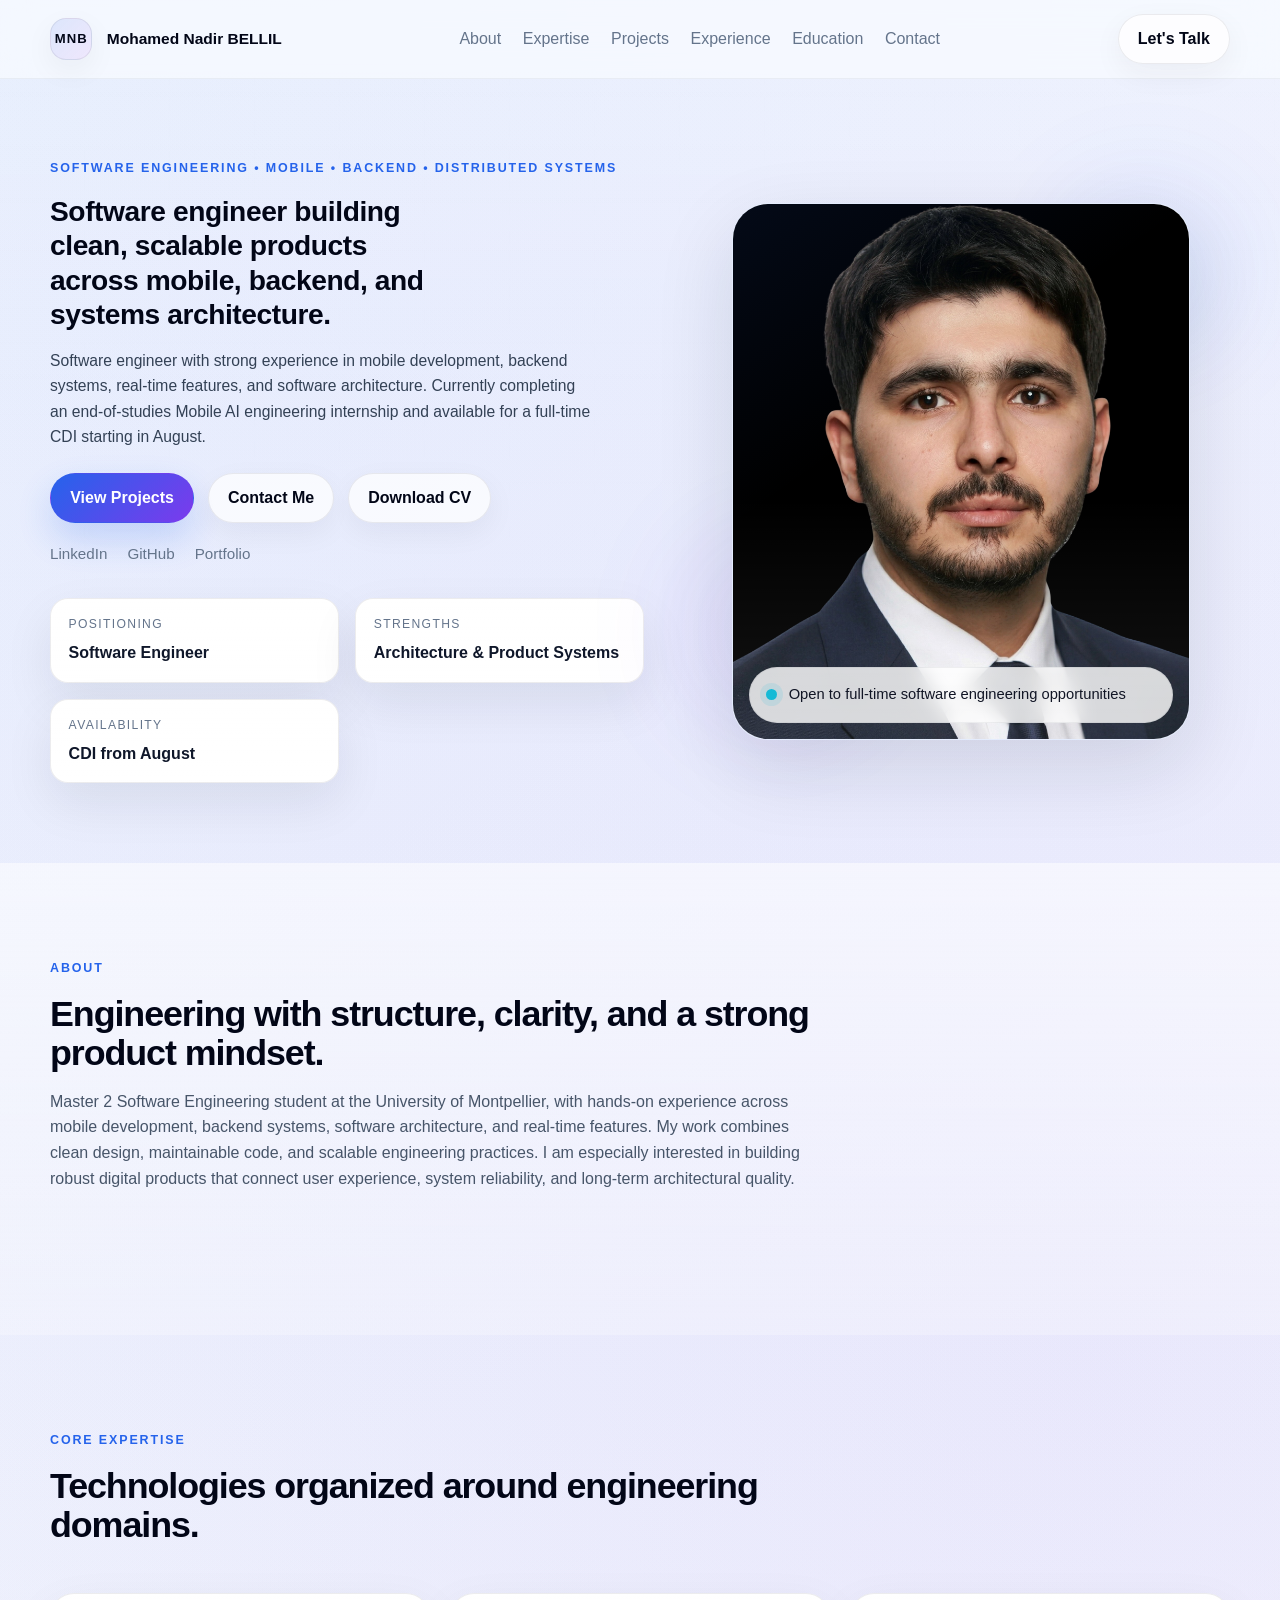
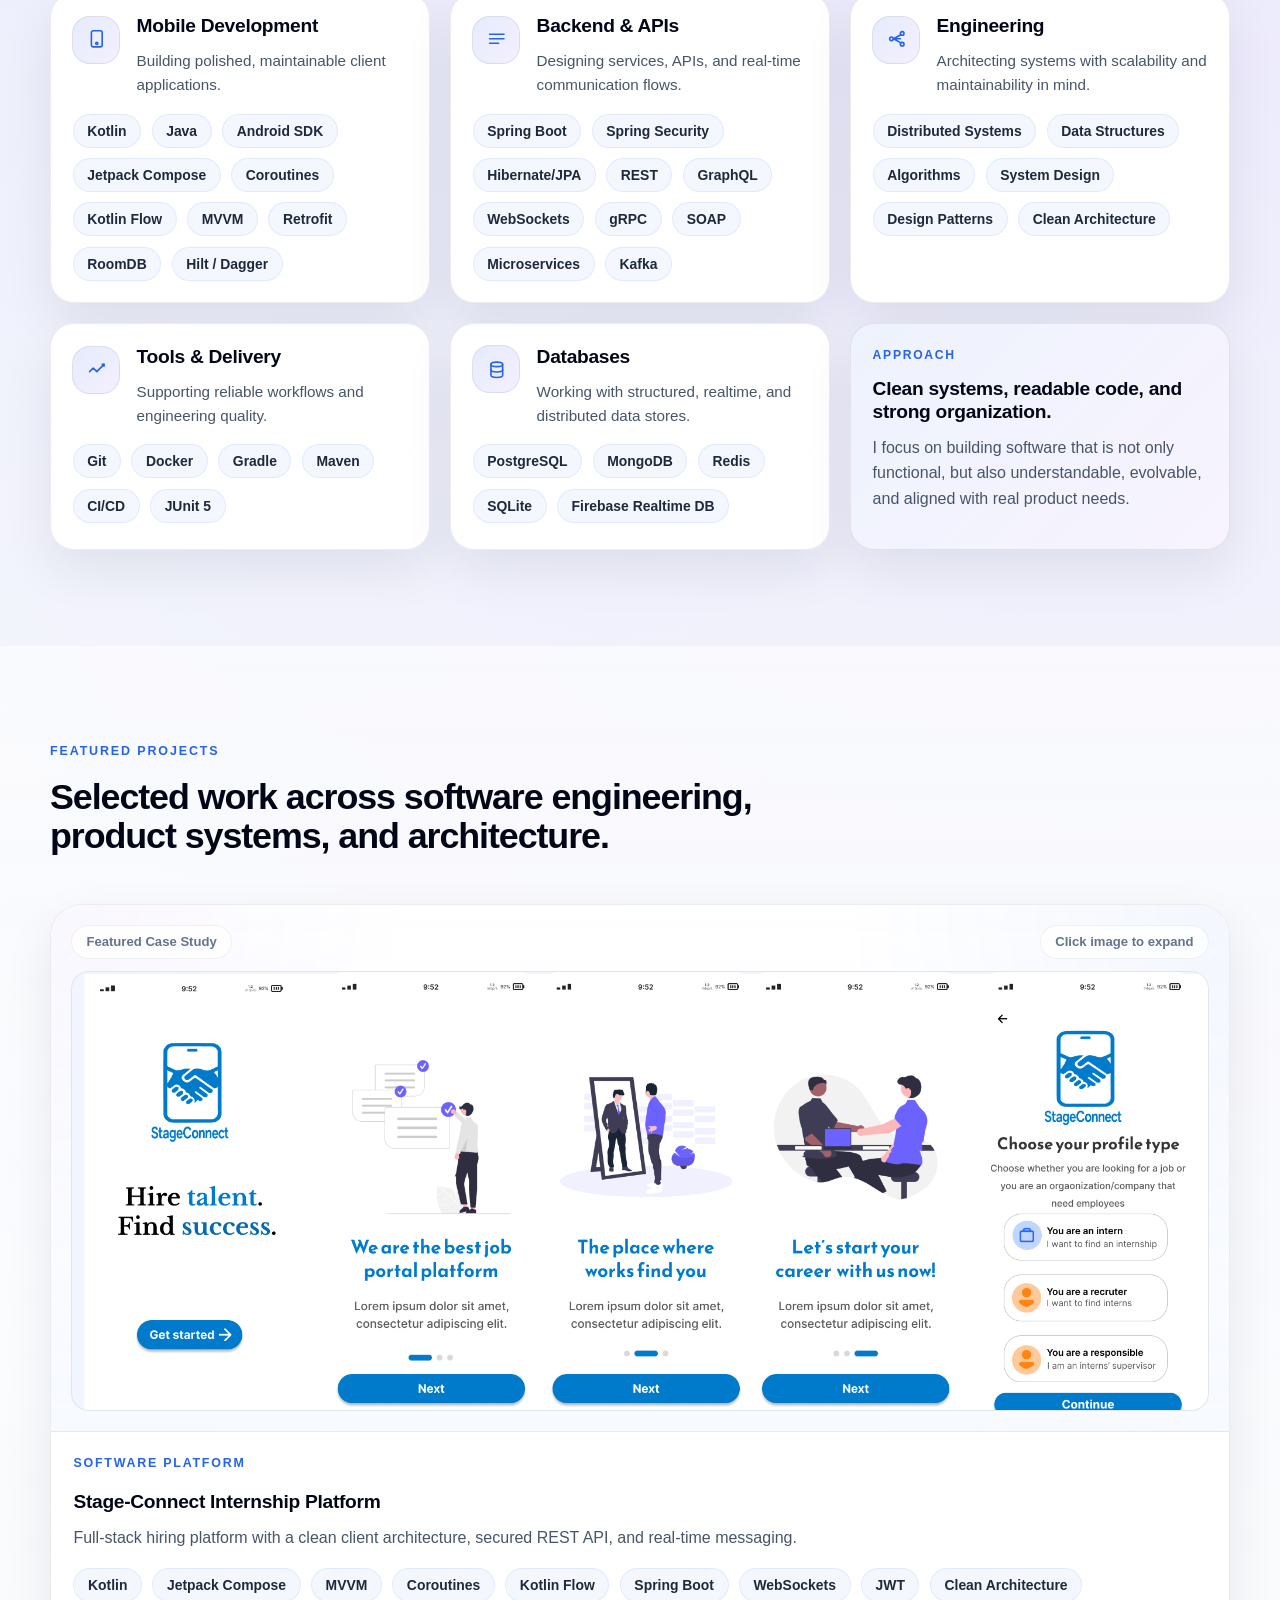
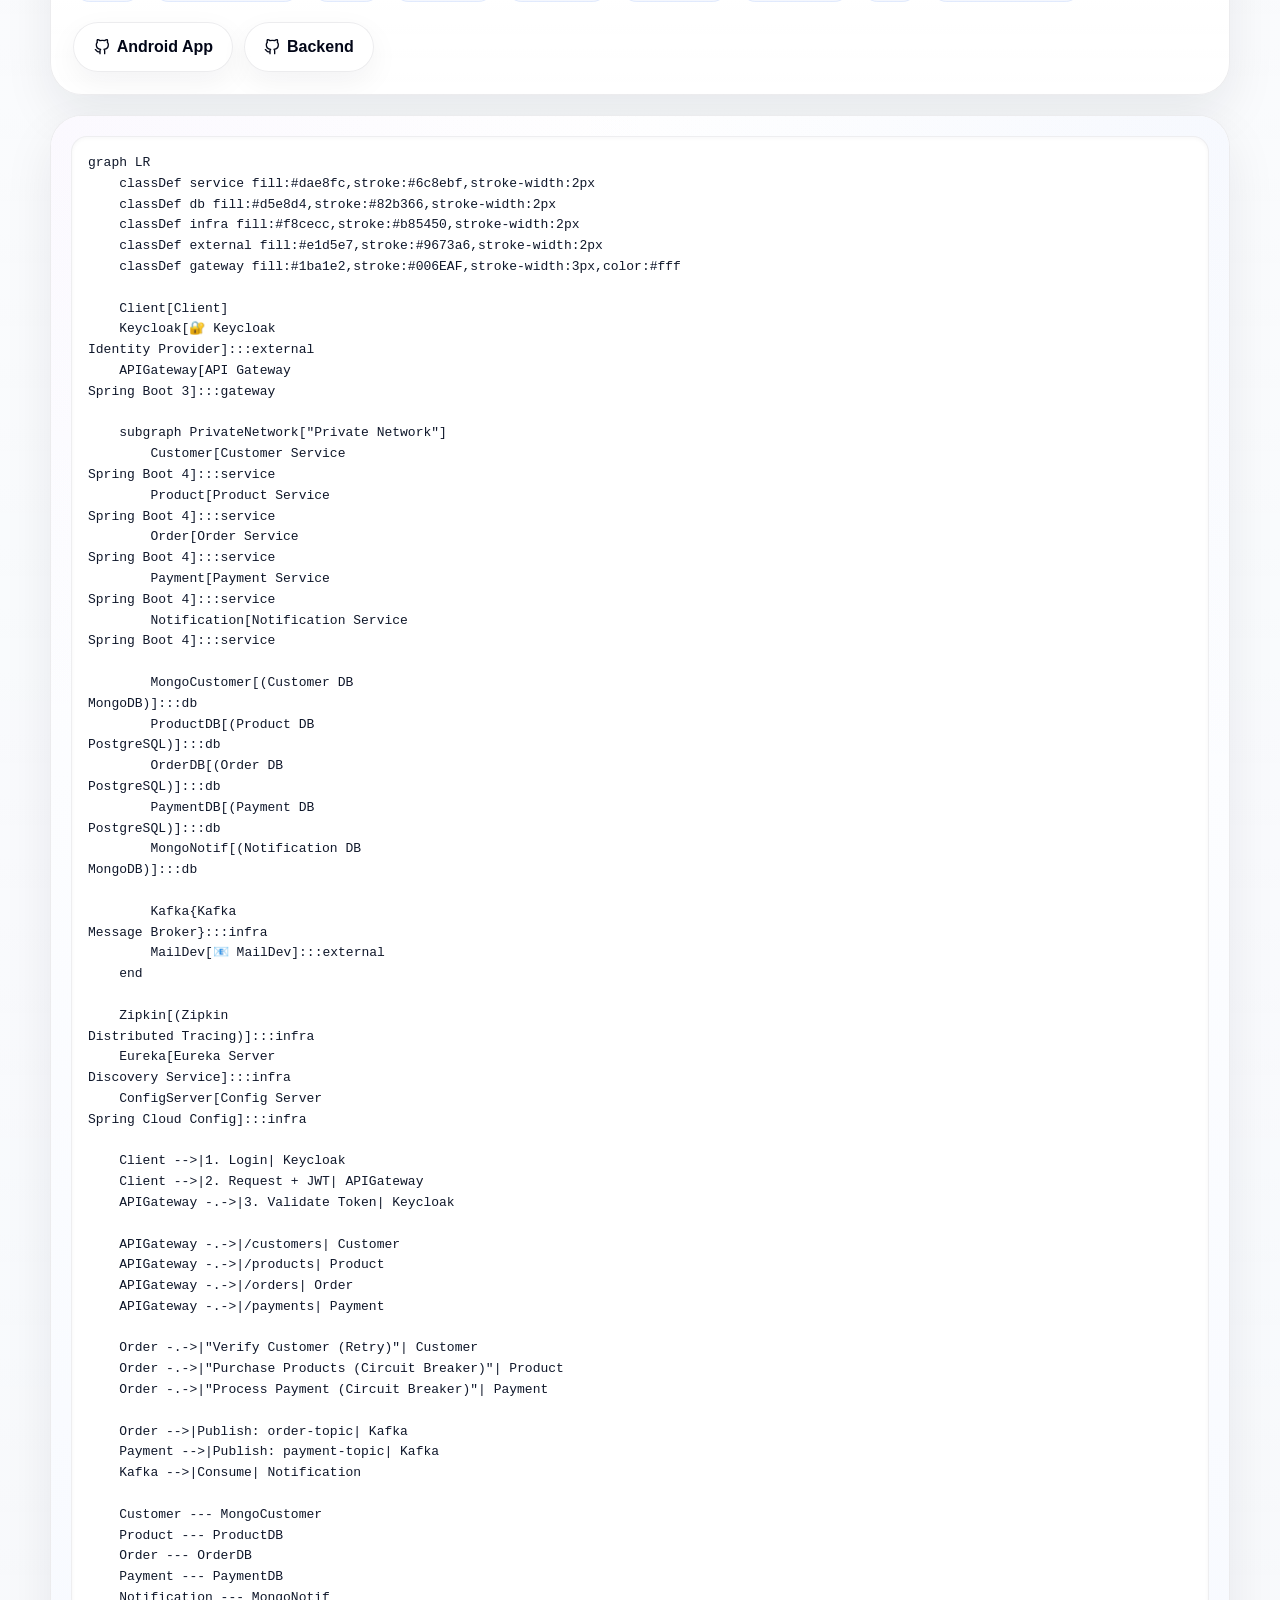
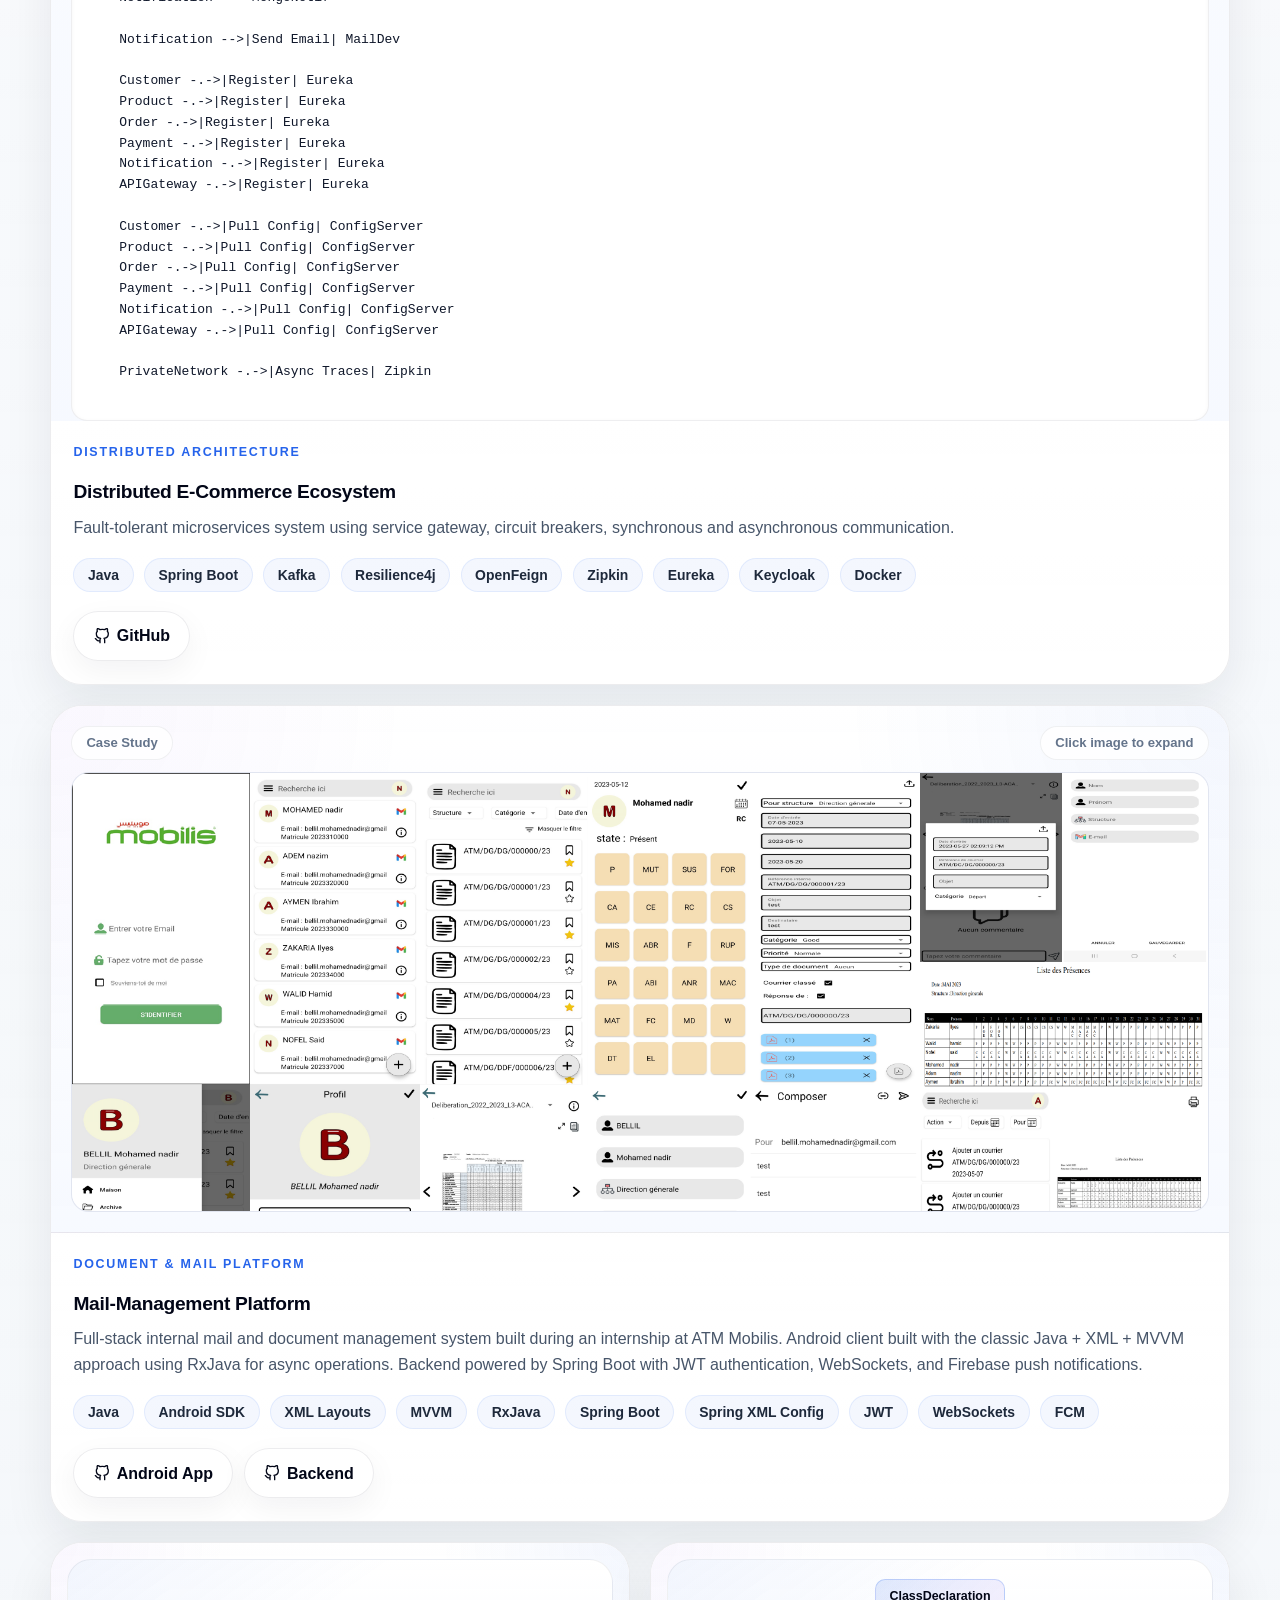
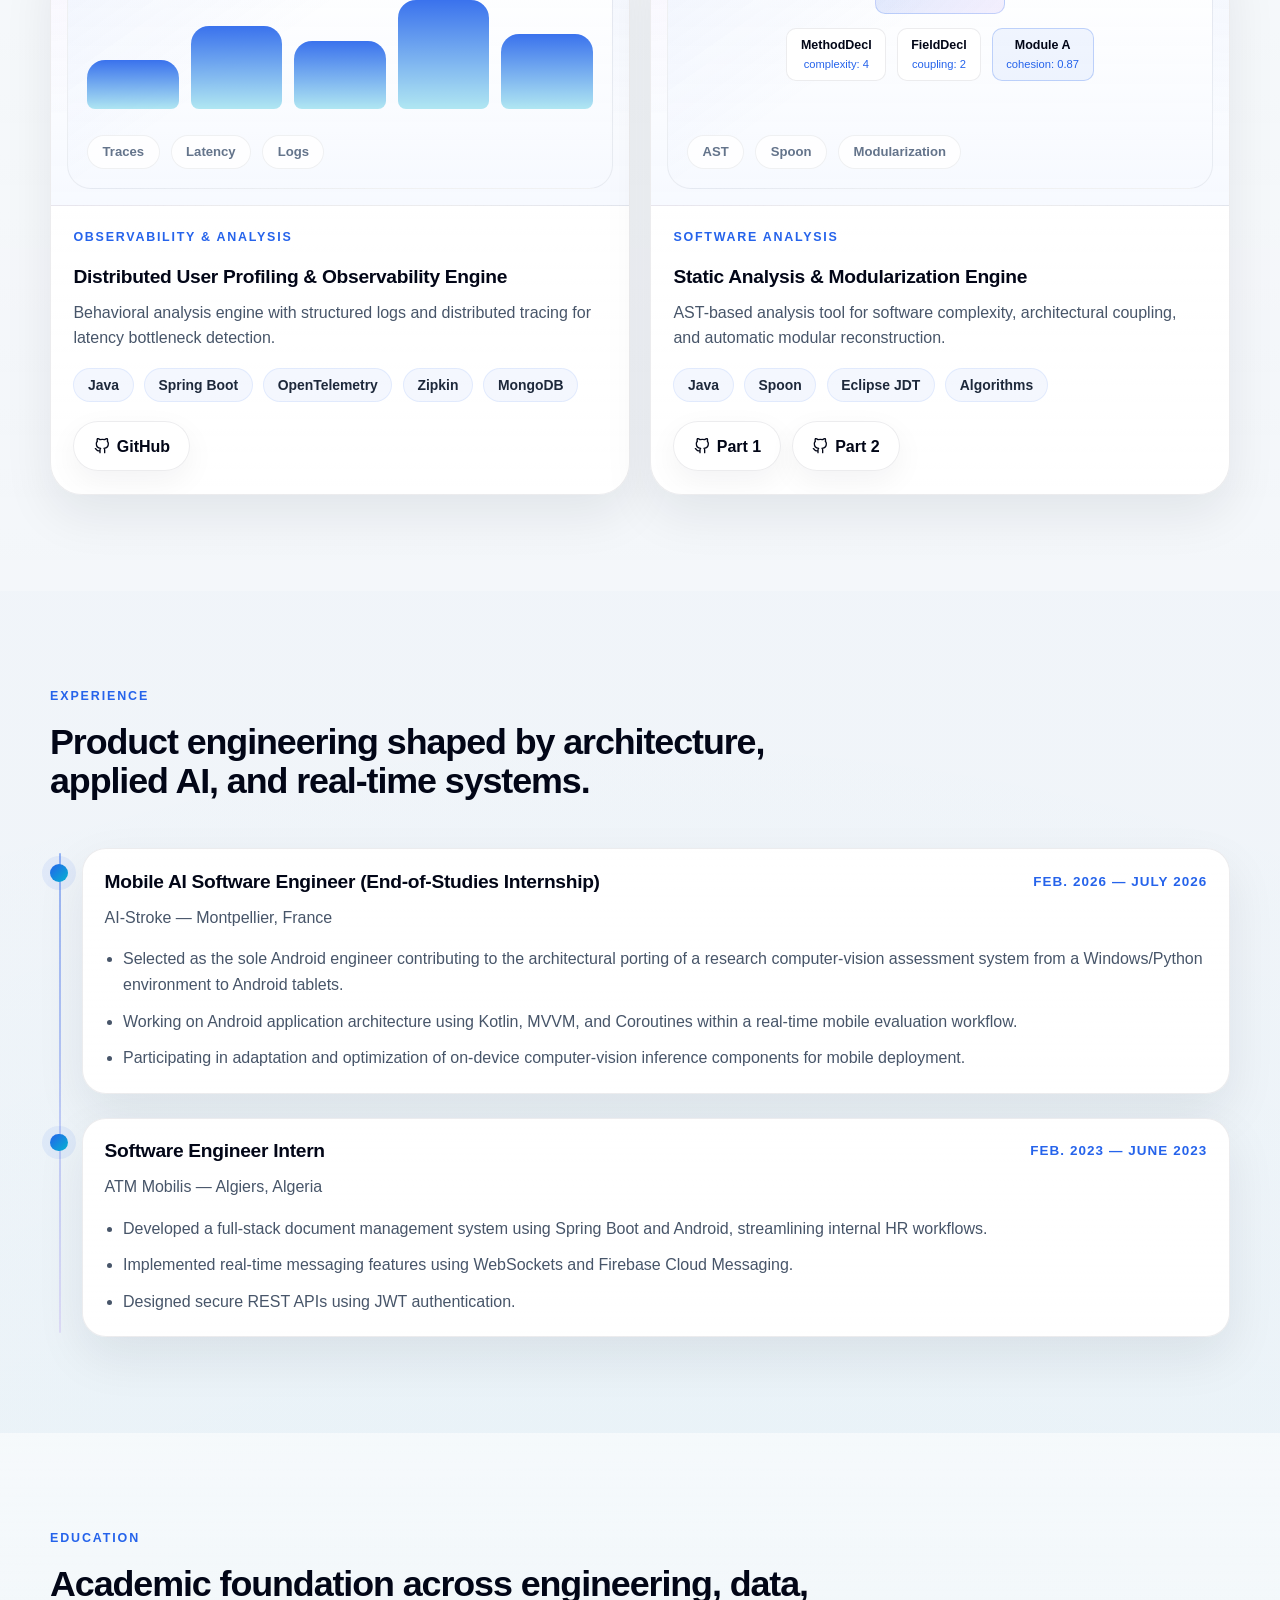
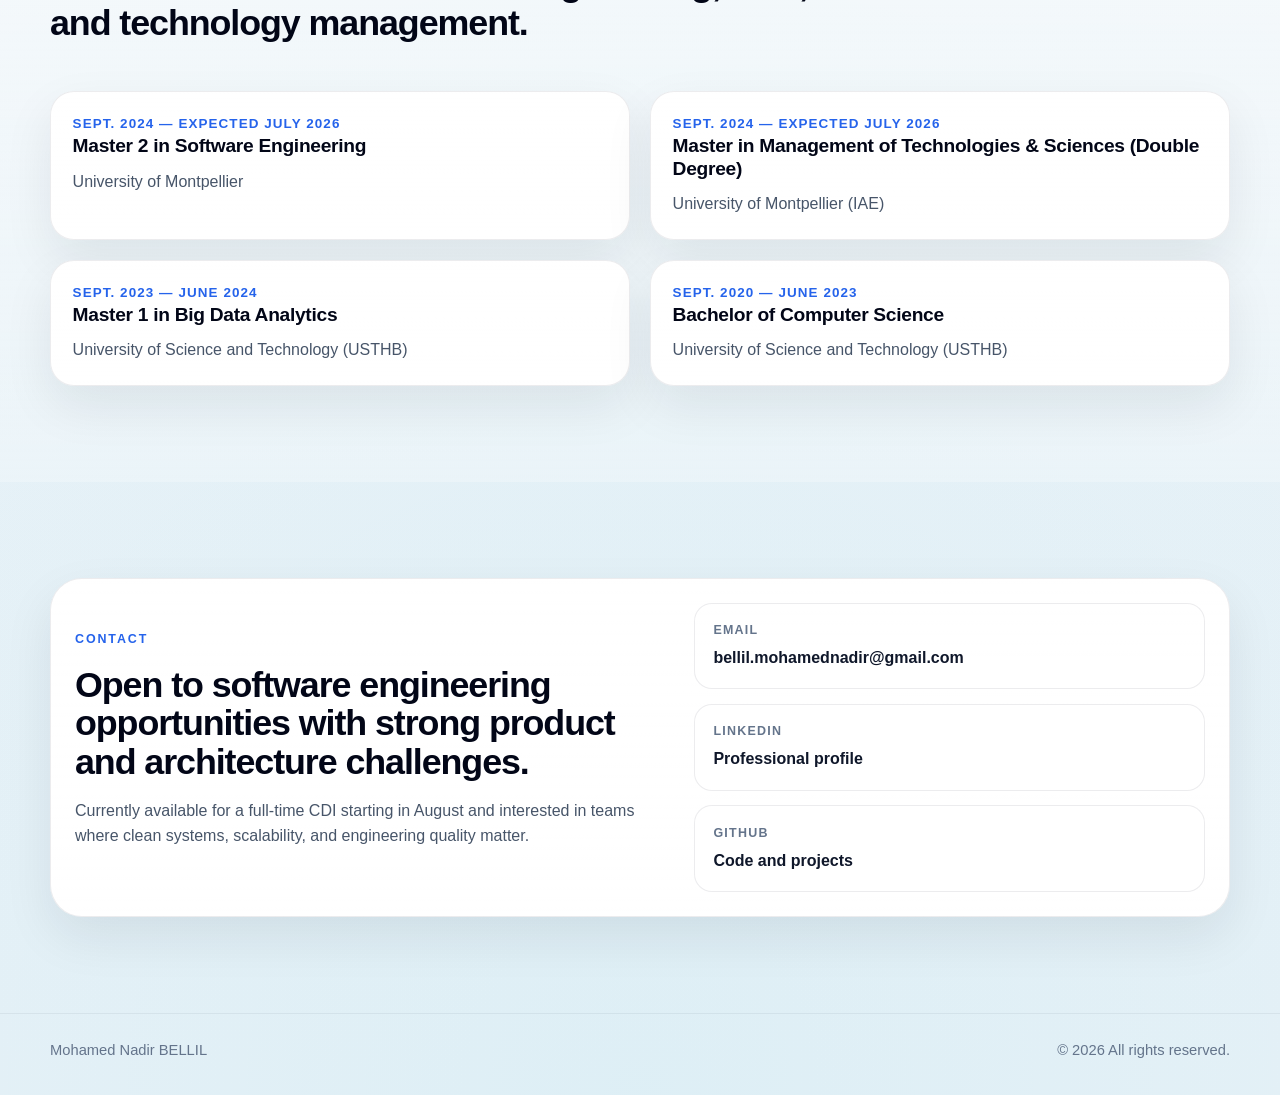
==== commit a5bec9ea: "fix email" ====
--- a/index.html
+++ b/index.html
@@ -617,9 +617,9 @@
             <p>Currently available for a full-time CDI starting in August and interested in teams where clean systems, scalability, and engineering quality matter.</p>
           </div>
           <div class="contact-links">
-            <a class="contact-link" href="mailto:mohamednadirbellil@gmail.com">
+            <a class="contact-link" href="mailto:bellil.mohamednadir@gmail.com">
               <span>Email</span>
-              <strong>mohamednadirbellil@gmail.com</strong>
+              <strong>bellil.mohamednadir@gmail.com</strong>
             </a>
             <a class="contact-link" href="https://www.linkedin.com/in/mohamed-nadir-bellil-ab749a256/" target="_blank" rel="noreferrer">
               <span>LinkedIn</span>
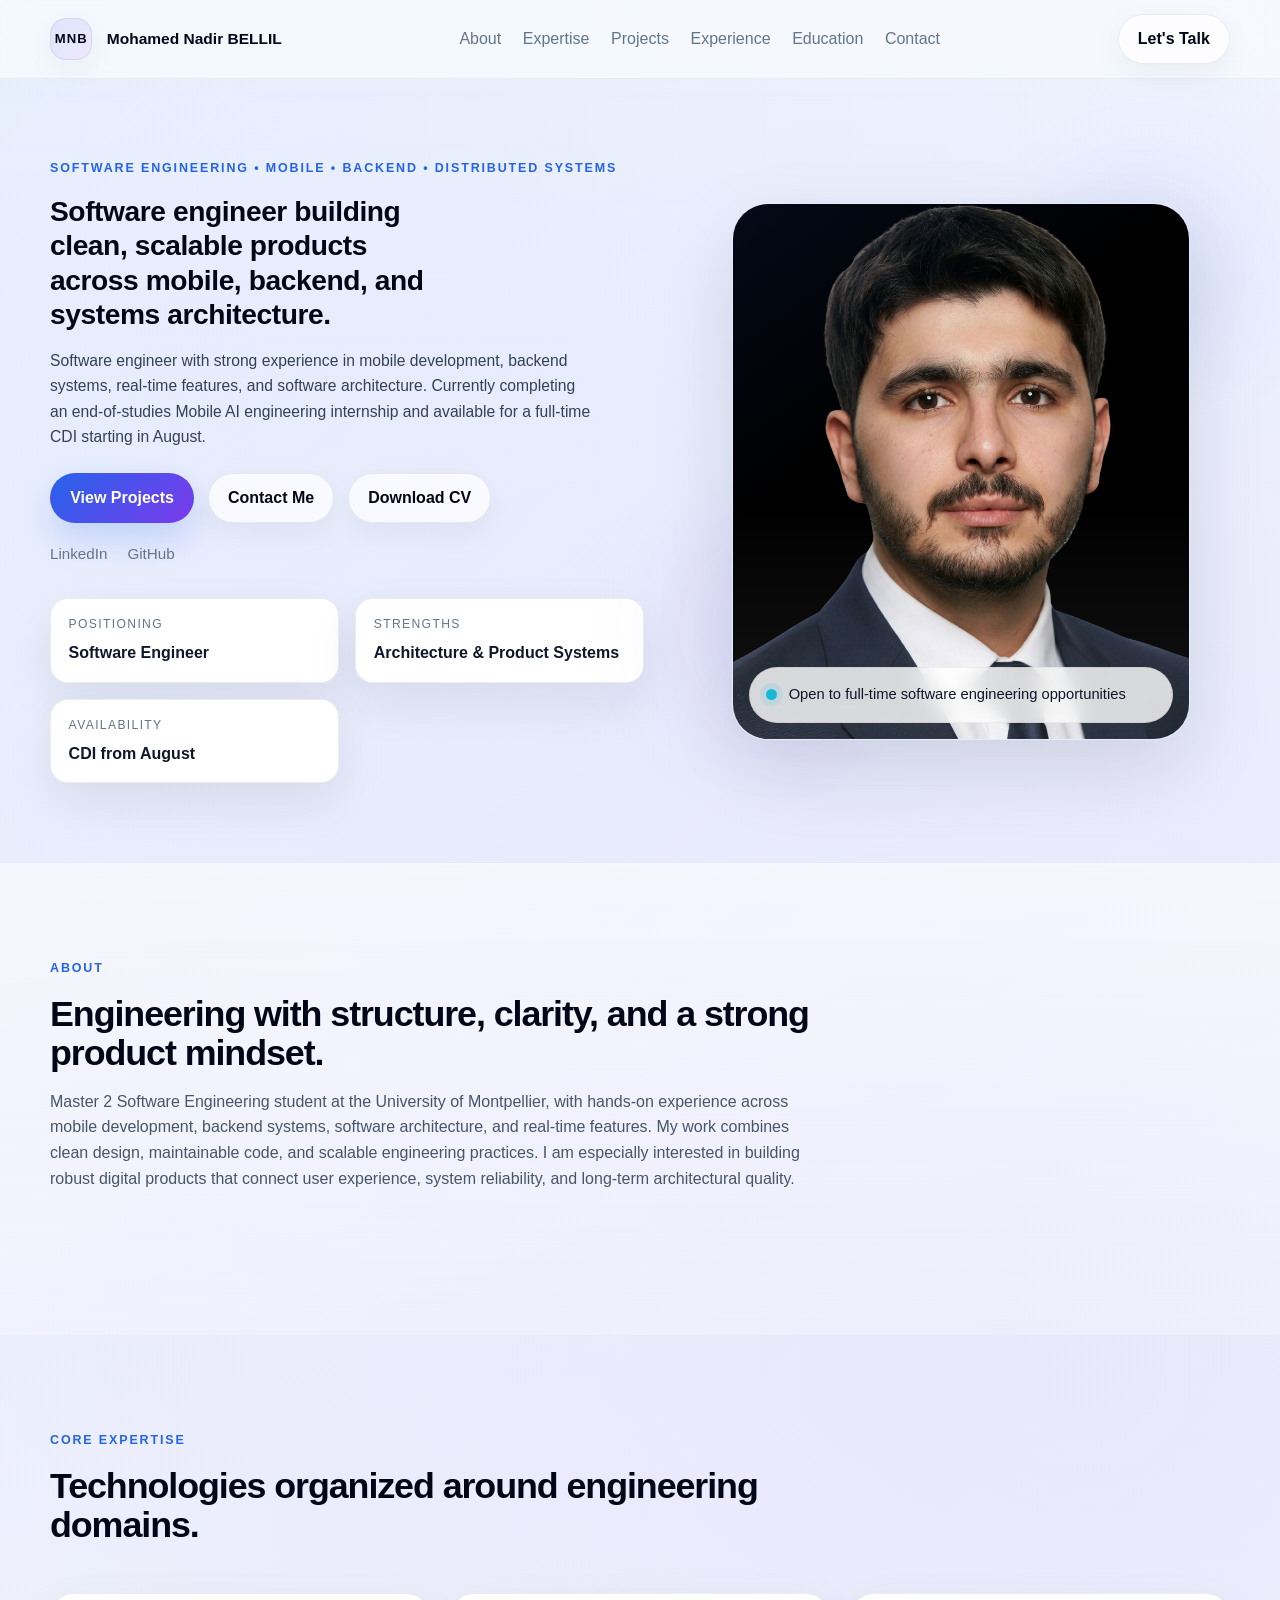
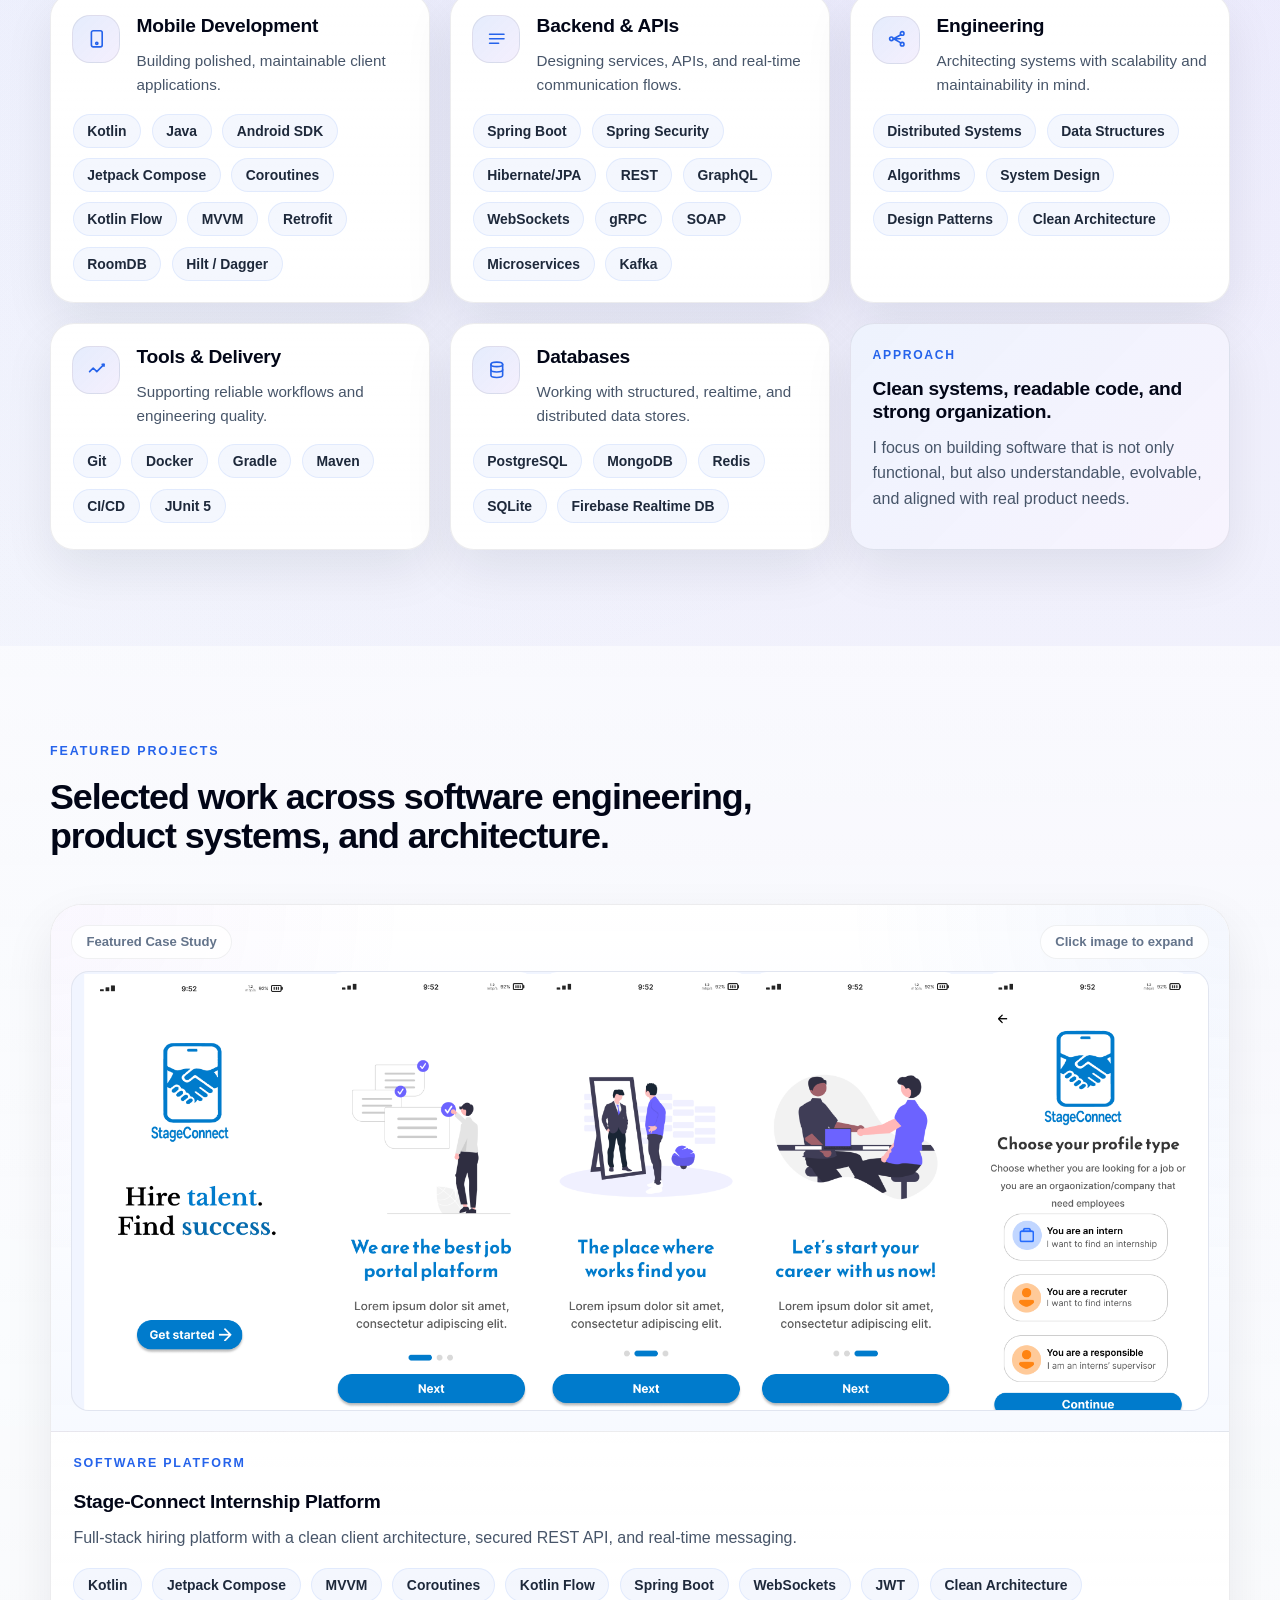
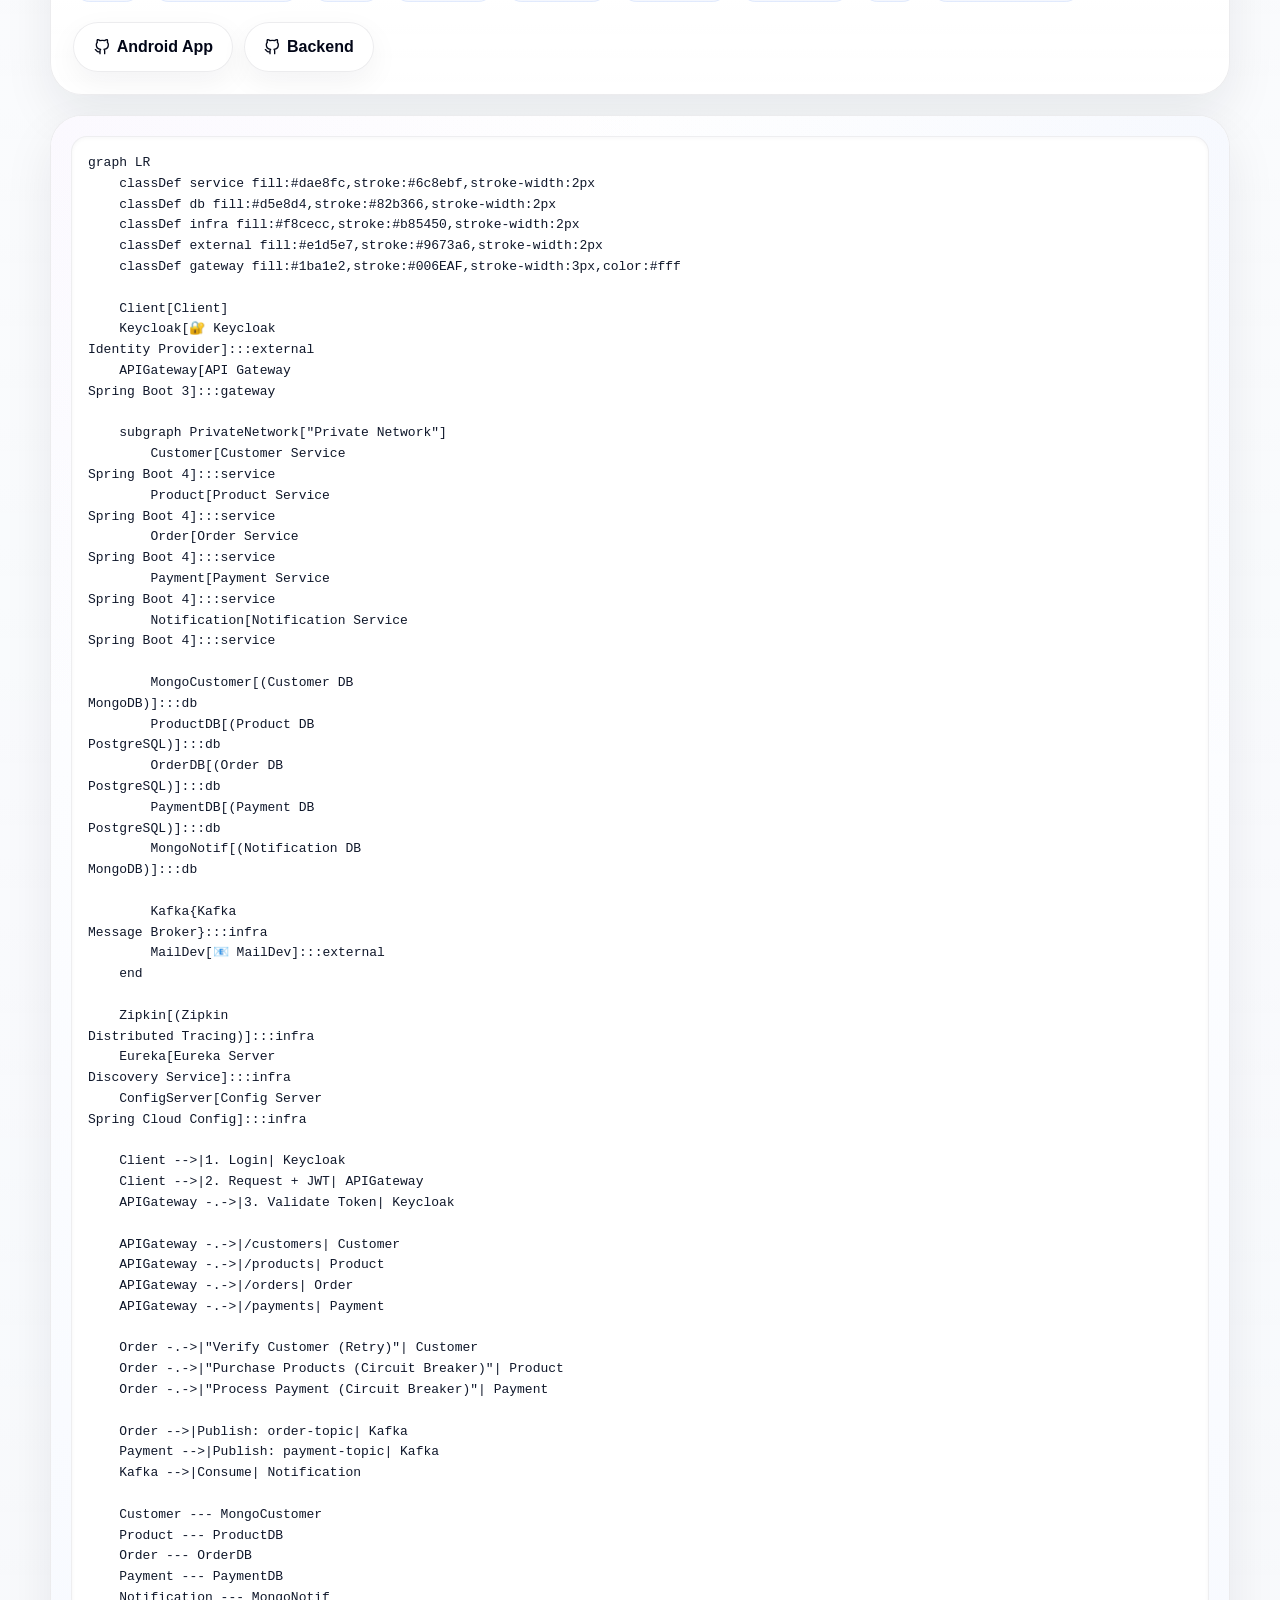
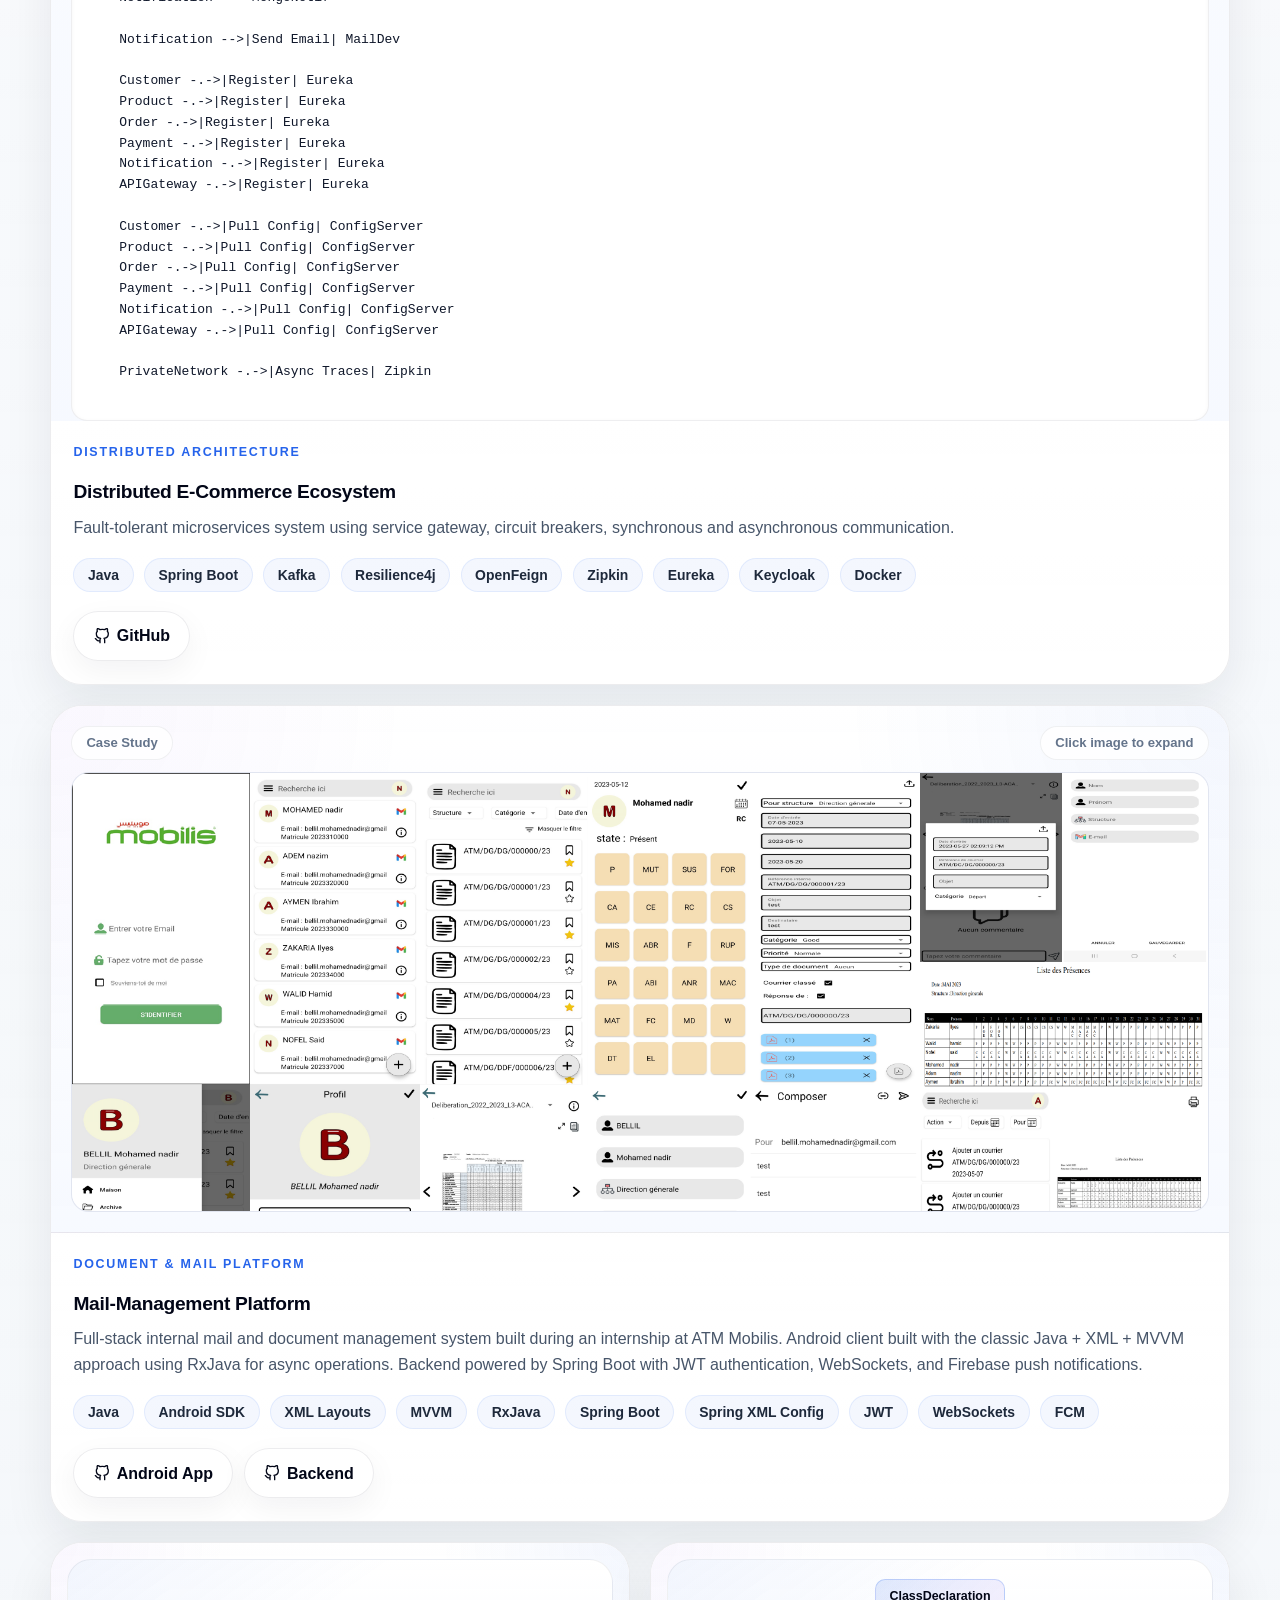
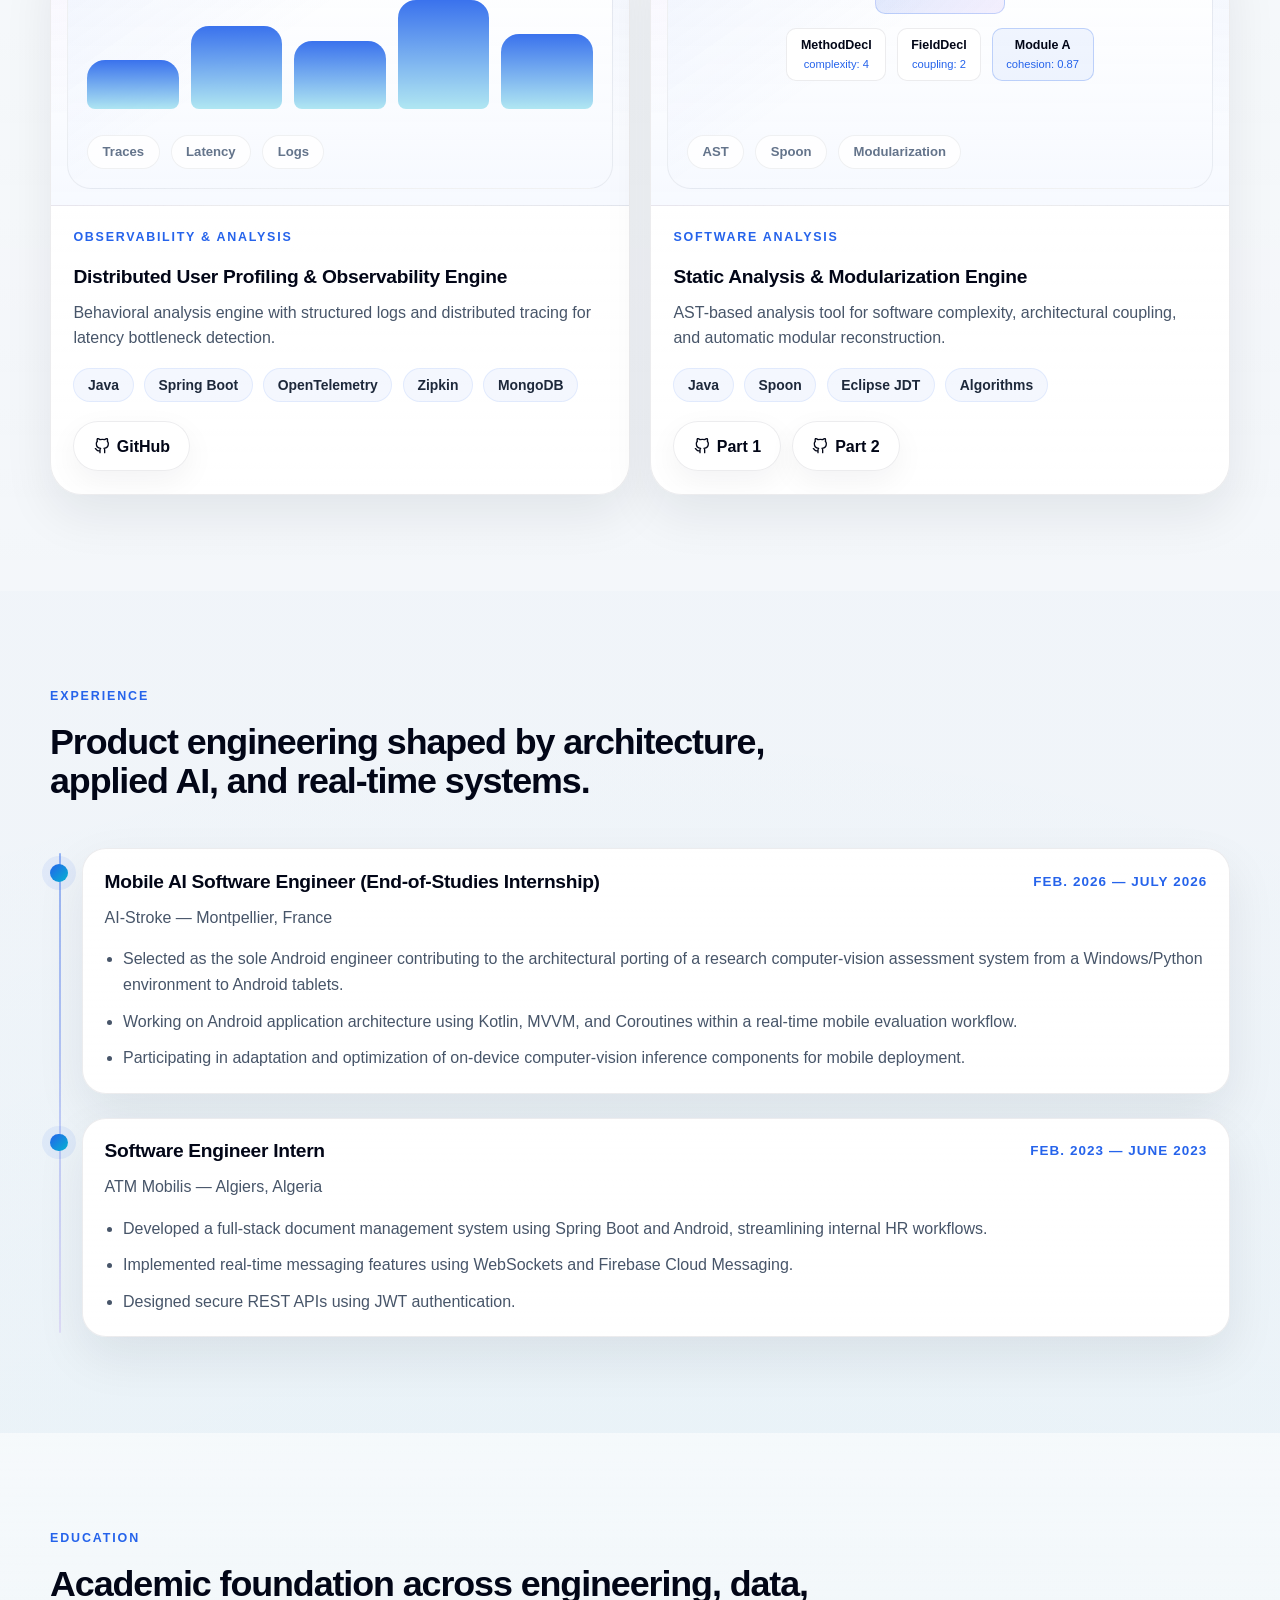
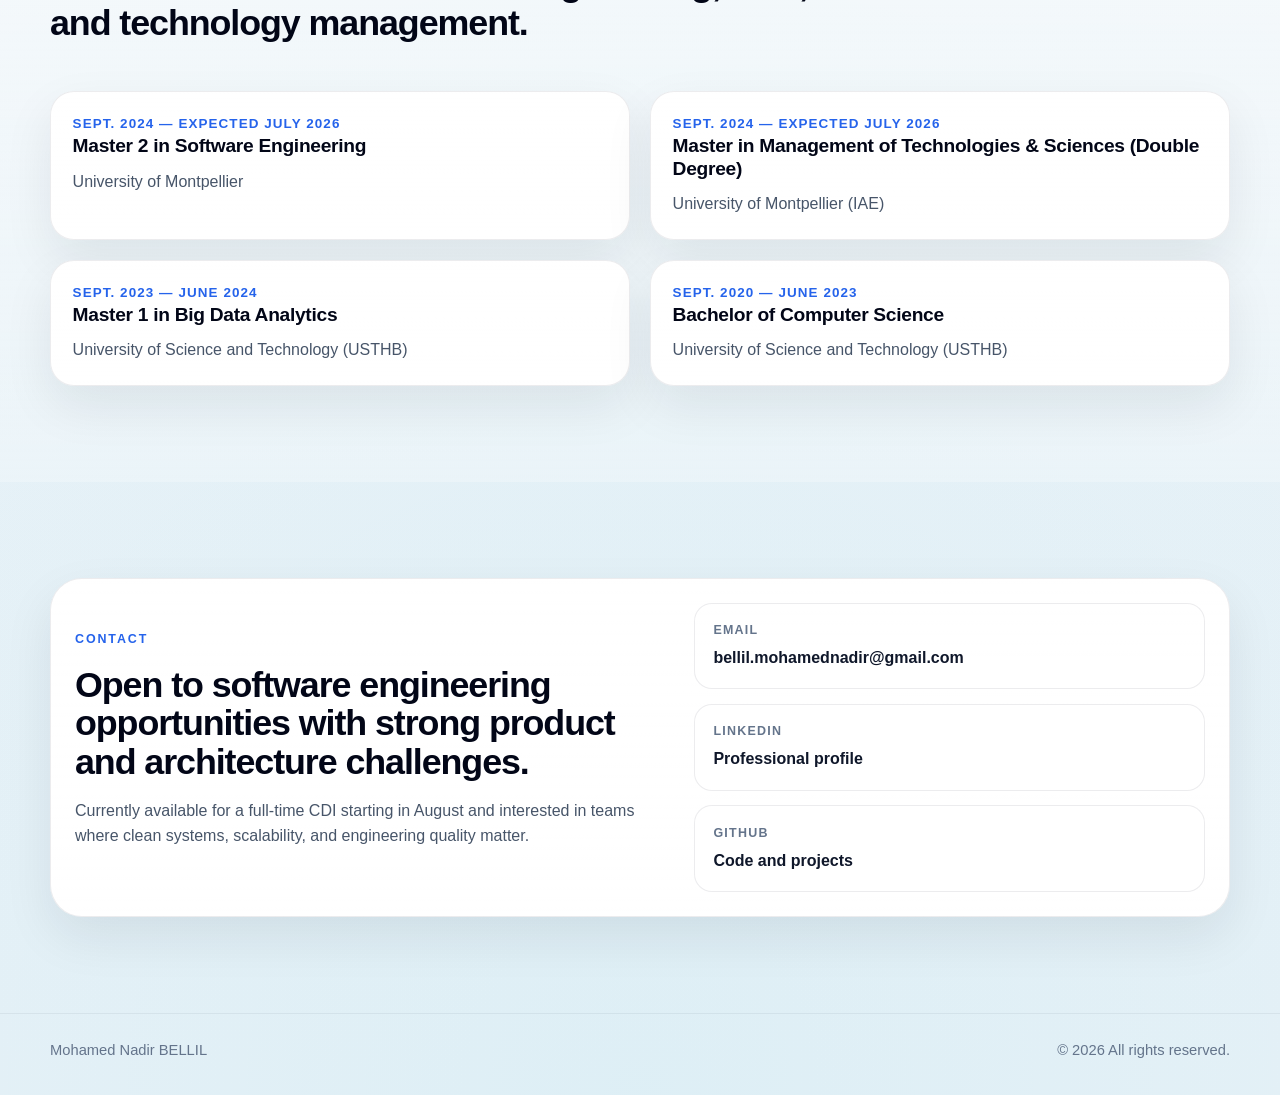
==== commit f33e2684: "fix links" ====
--- a/index.html
+++ b/index.html
@@ -55,7 +55,6 @@
           <div class="social-links" aria-label="Social links">
             <a href="https://www.linkedin.com/in/mohamed-nadir-bellil-ab749a256/" target="_blank" rel="noreferrer">LinkedIn</a>
             <a href="https://github.com/BELLILMohamedNadir" target="_blank" rel="noreferrer">GitHub</a>
-            <a href="https://bellilmohamednadir.github.io/Portfolio/" target="_blank" rel="noreferrer">Portfolio</a>
           </div>
           <div class="hero-metrics">
             <article class="metric-card">
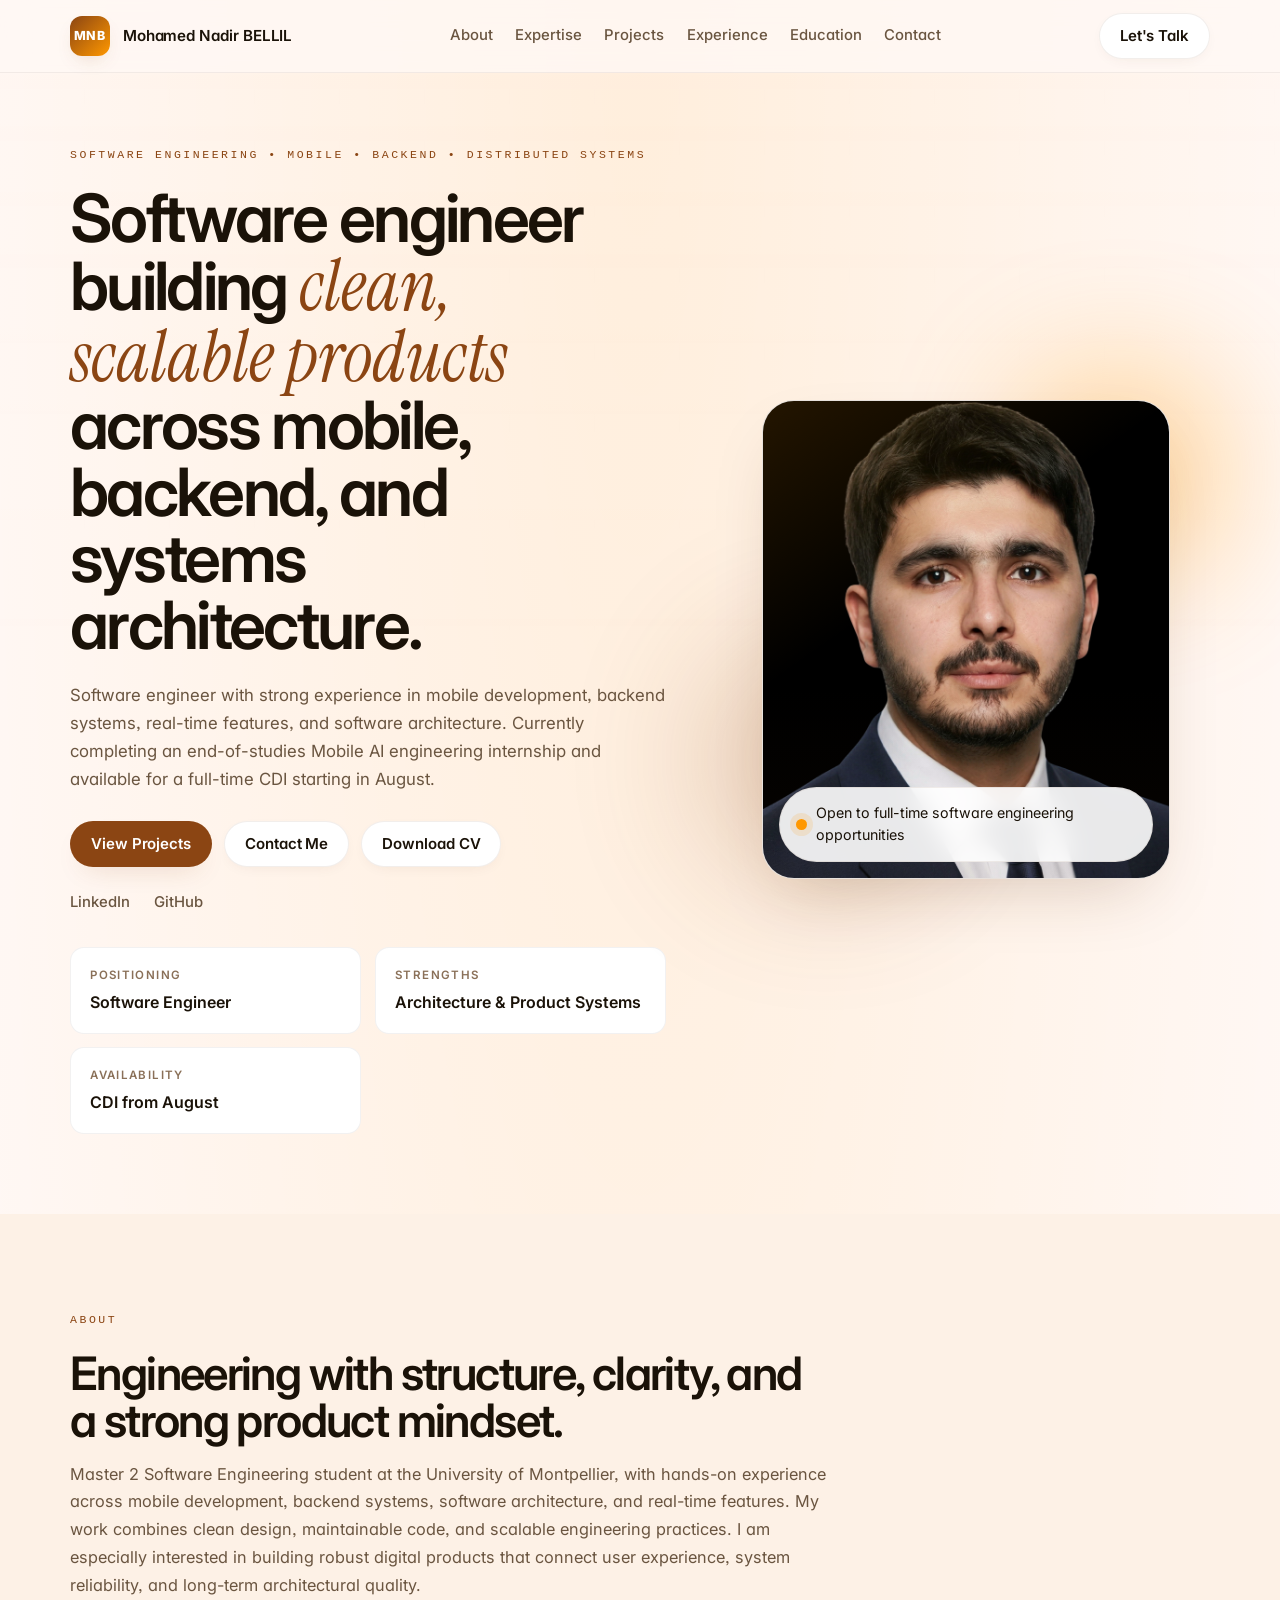
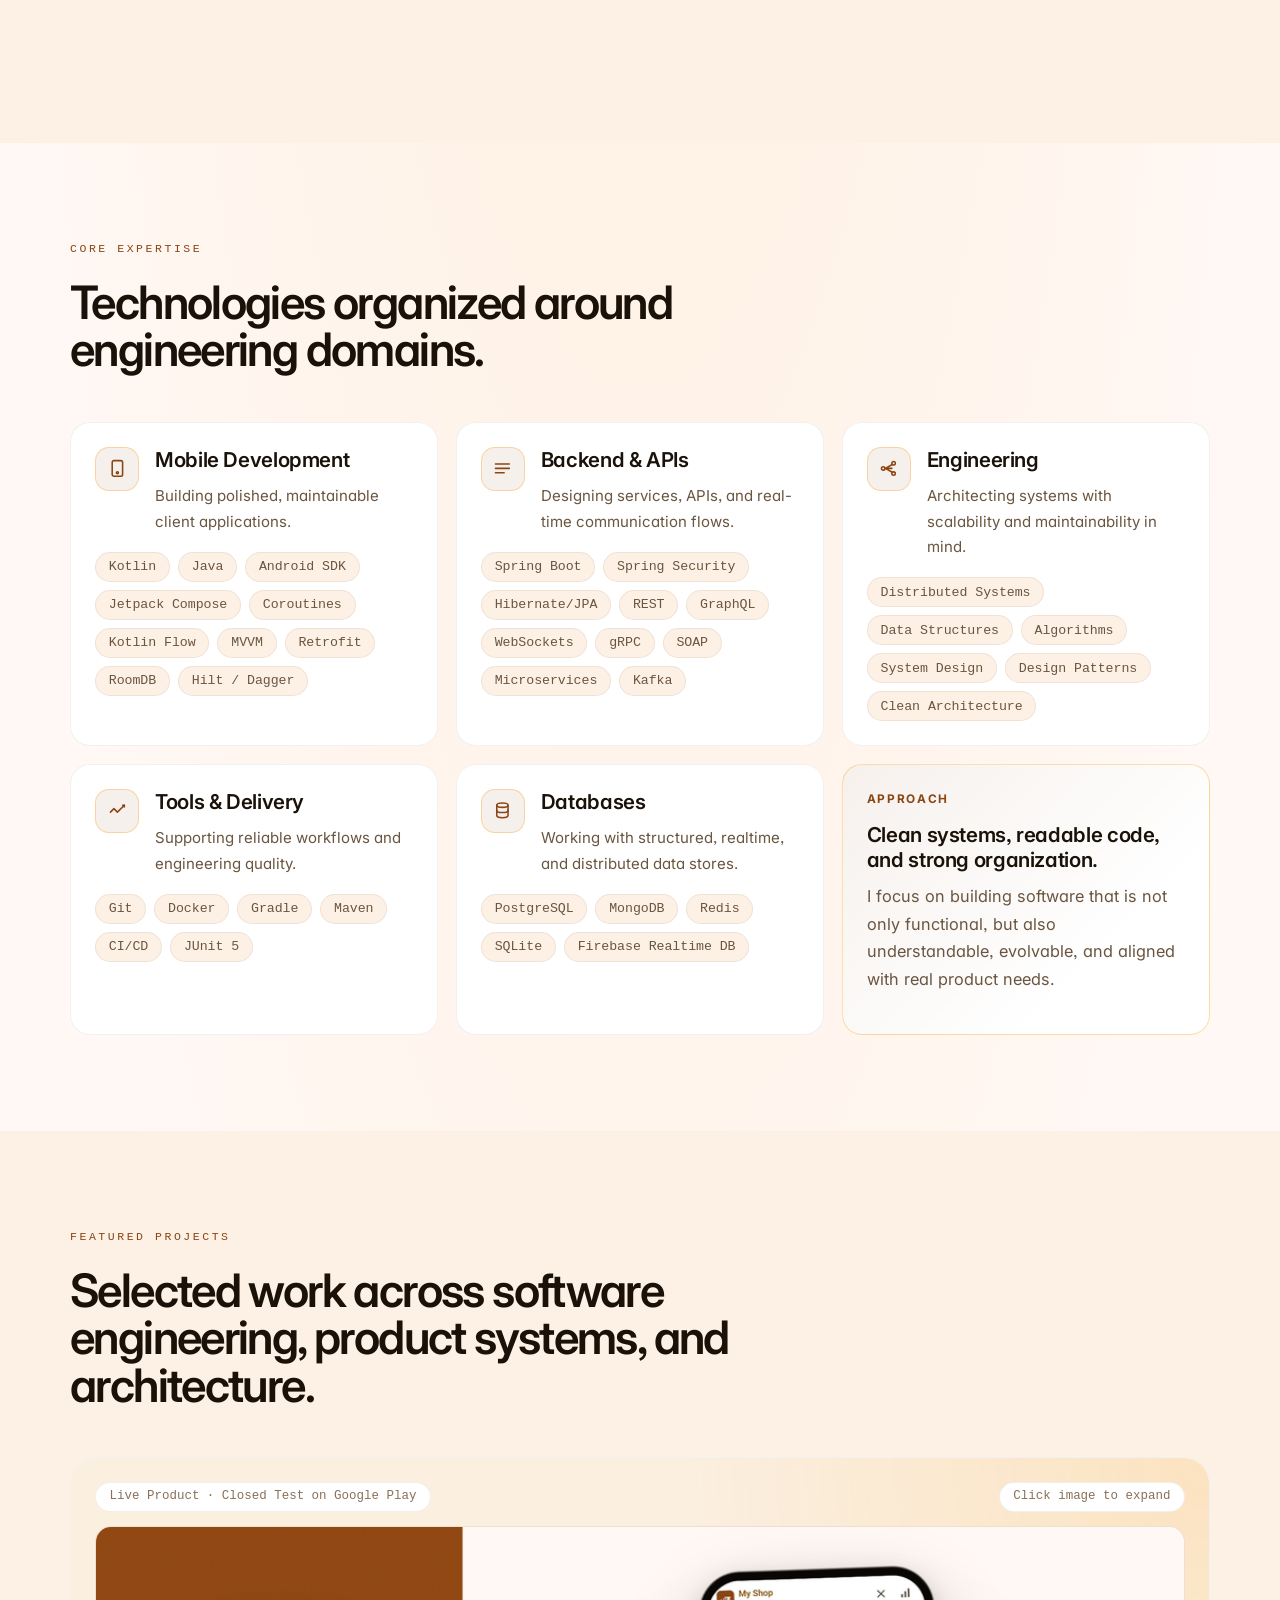
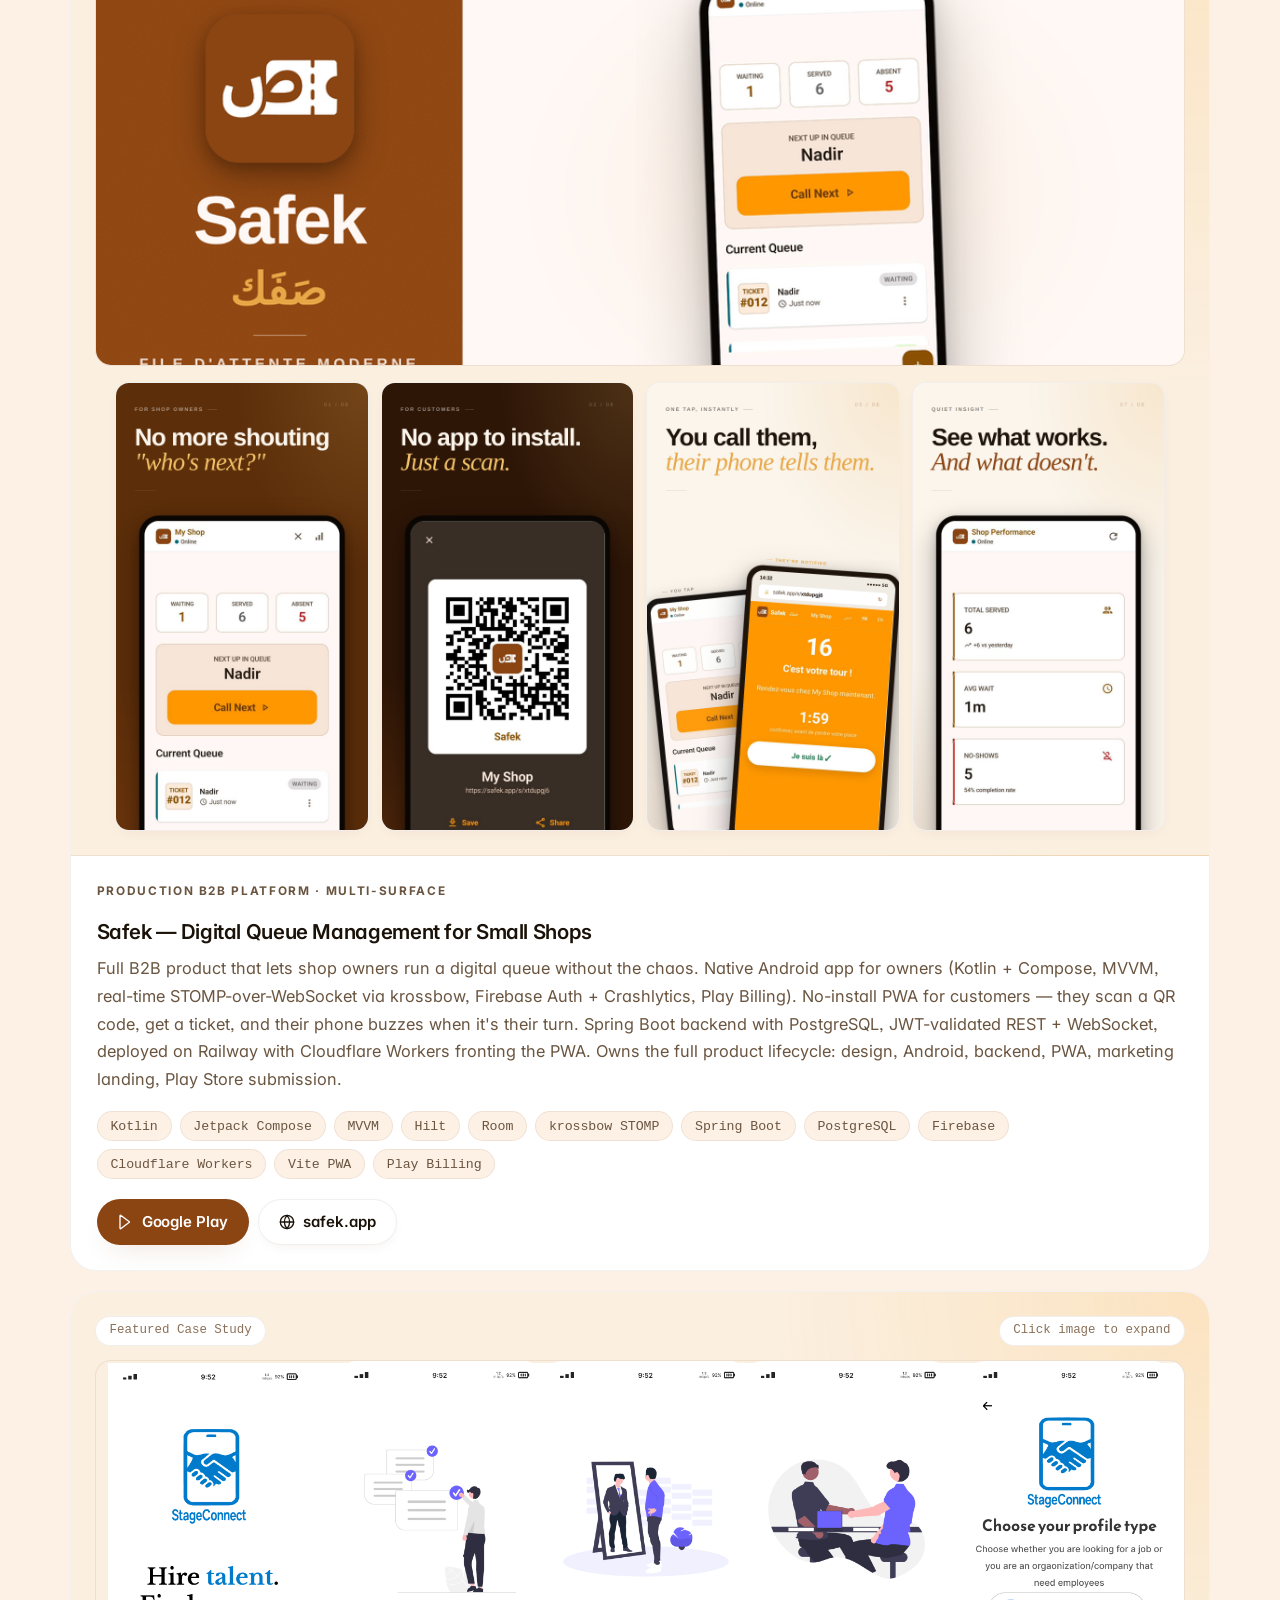
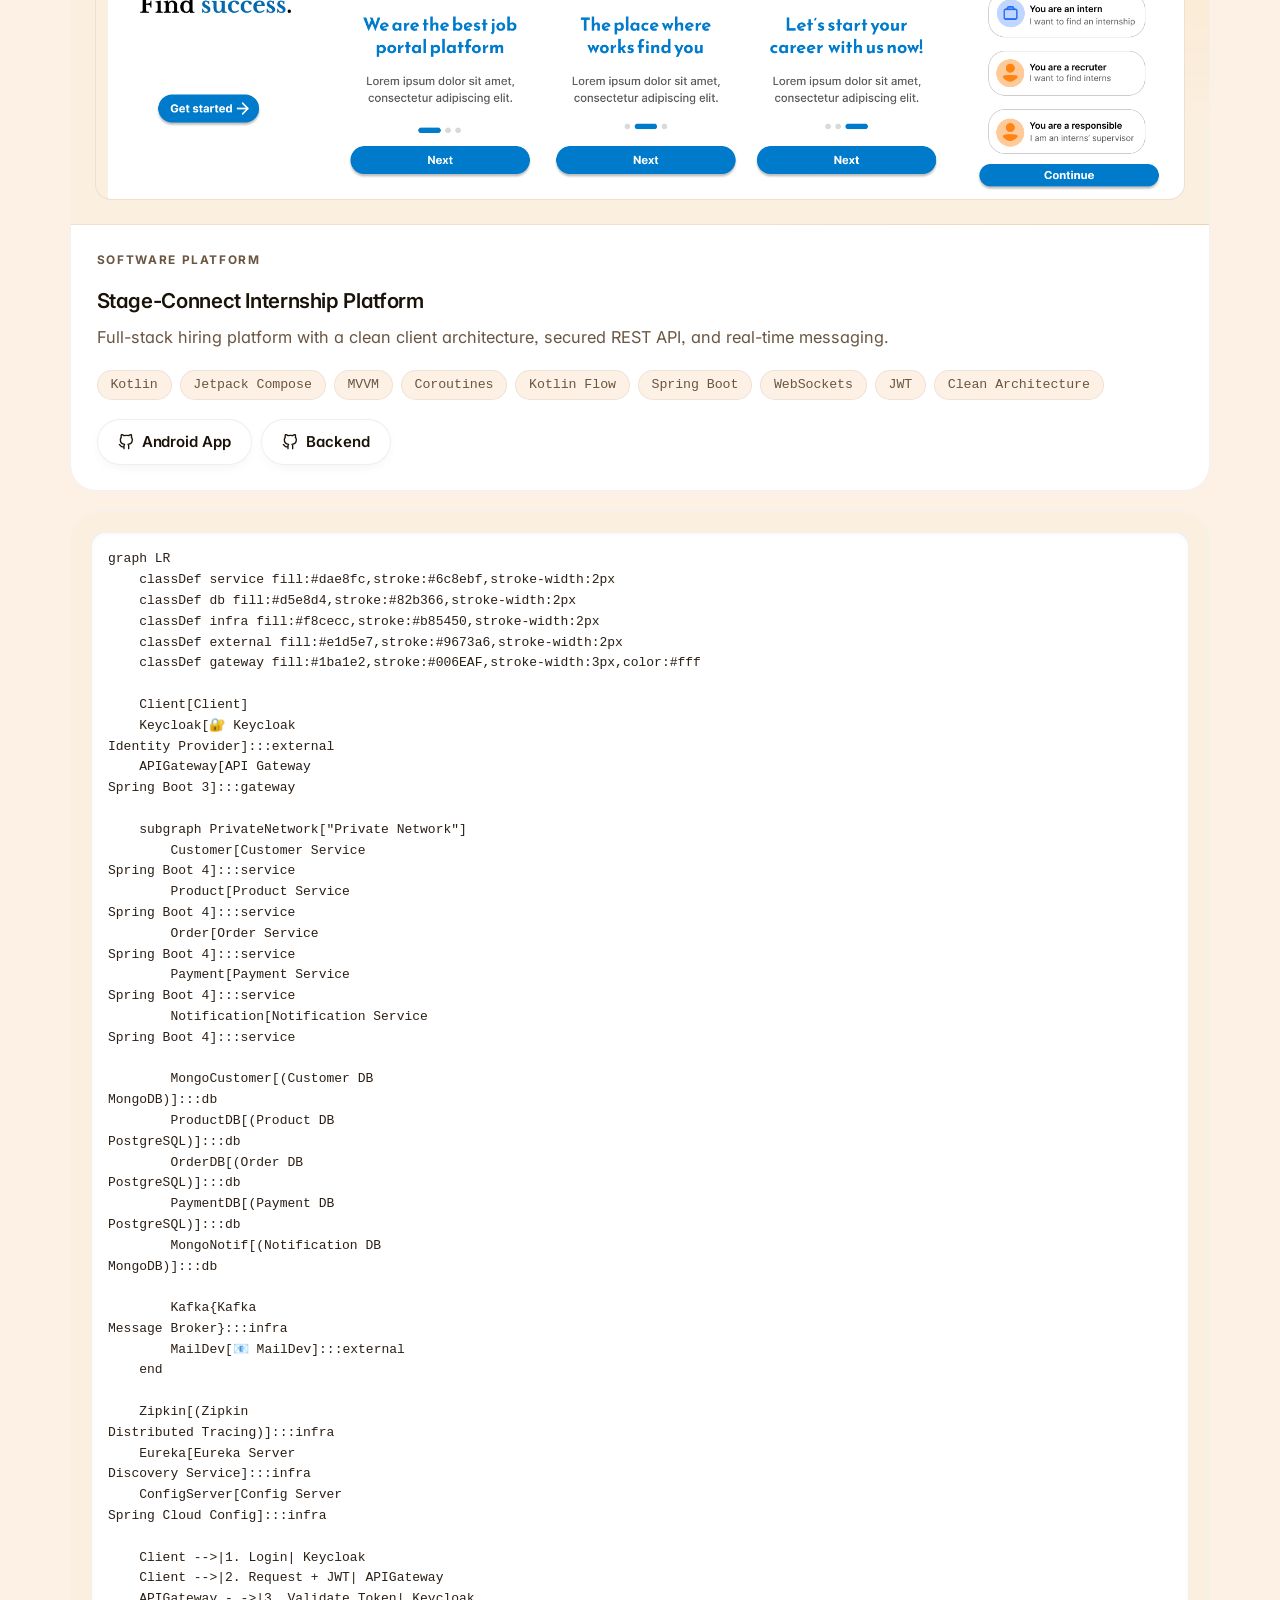
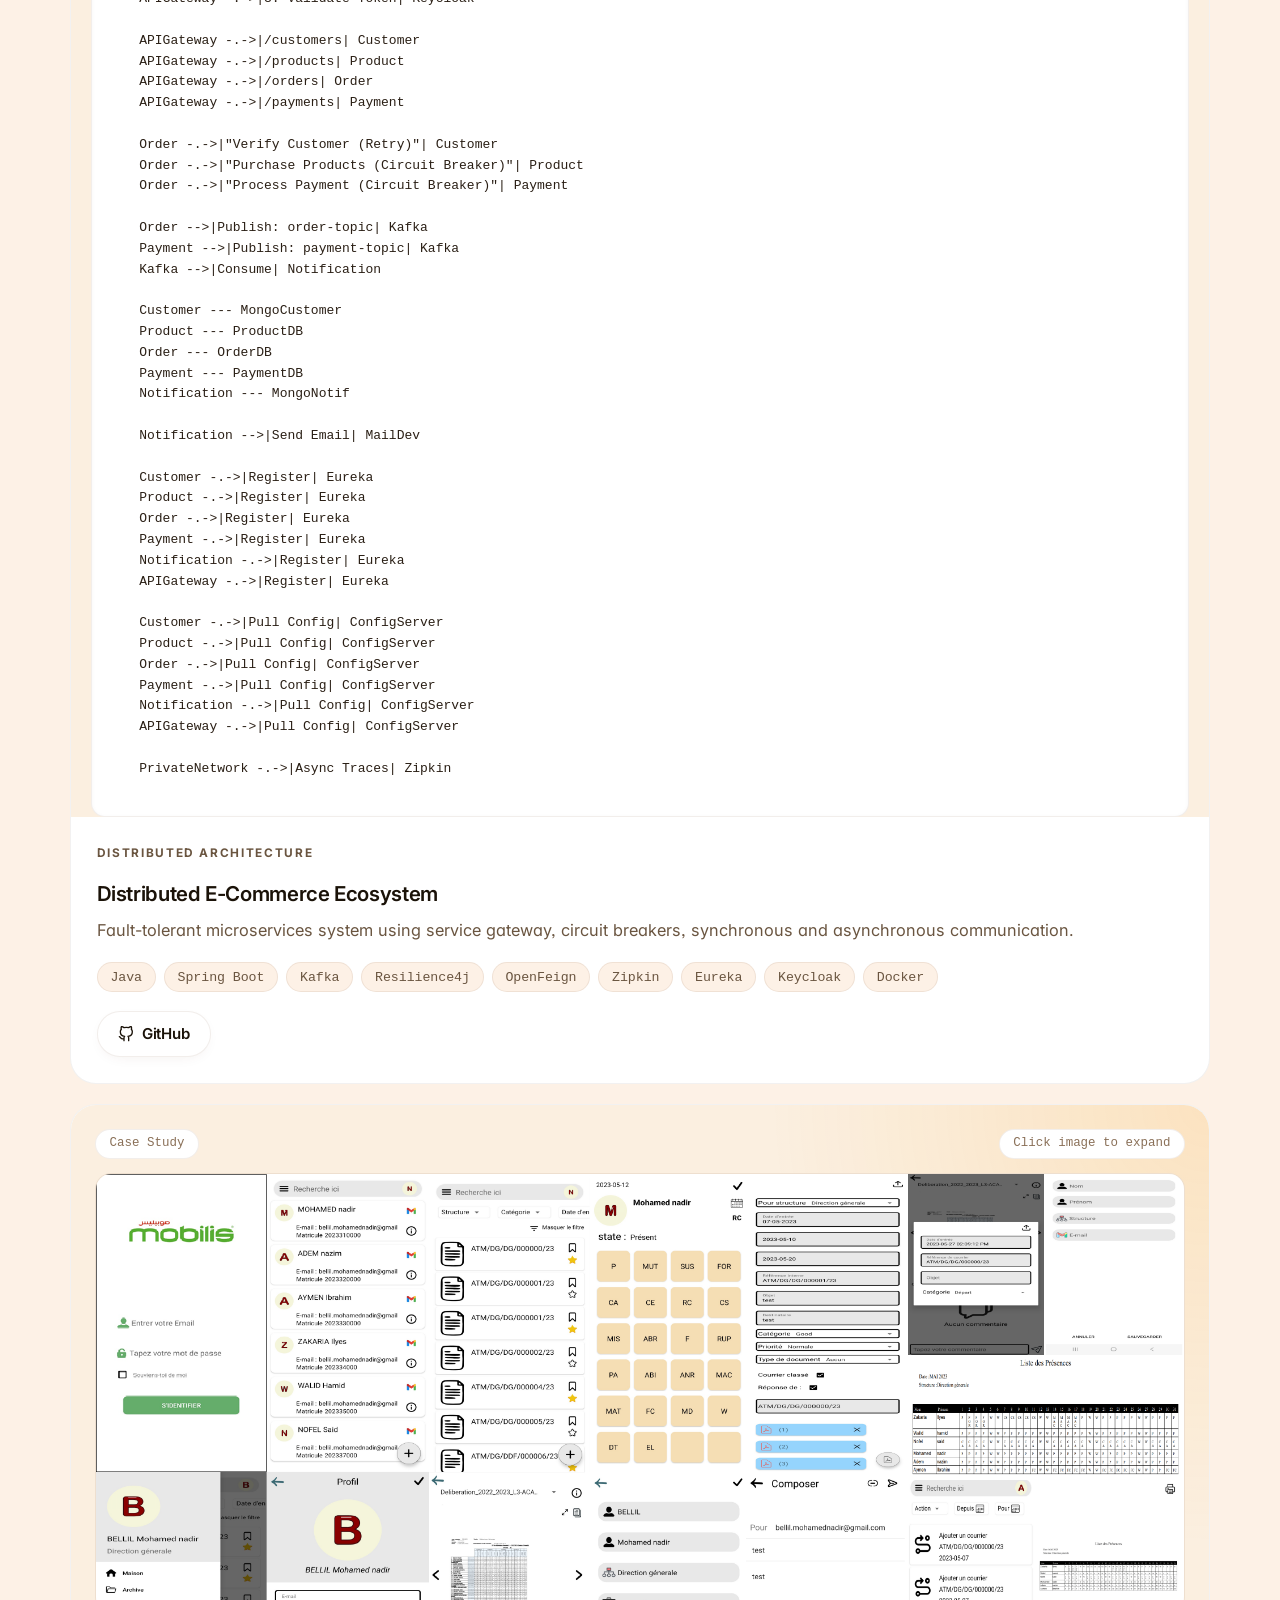
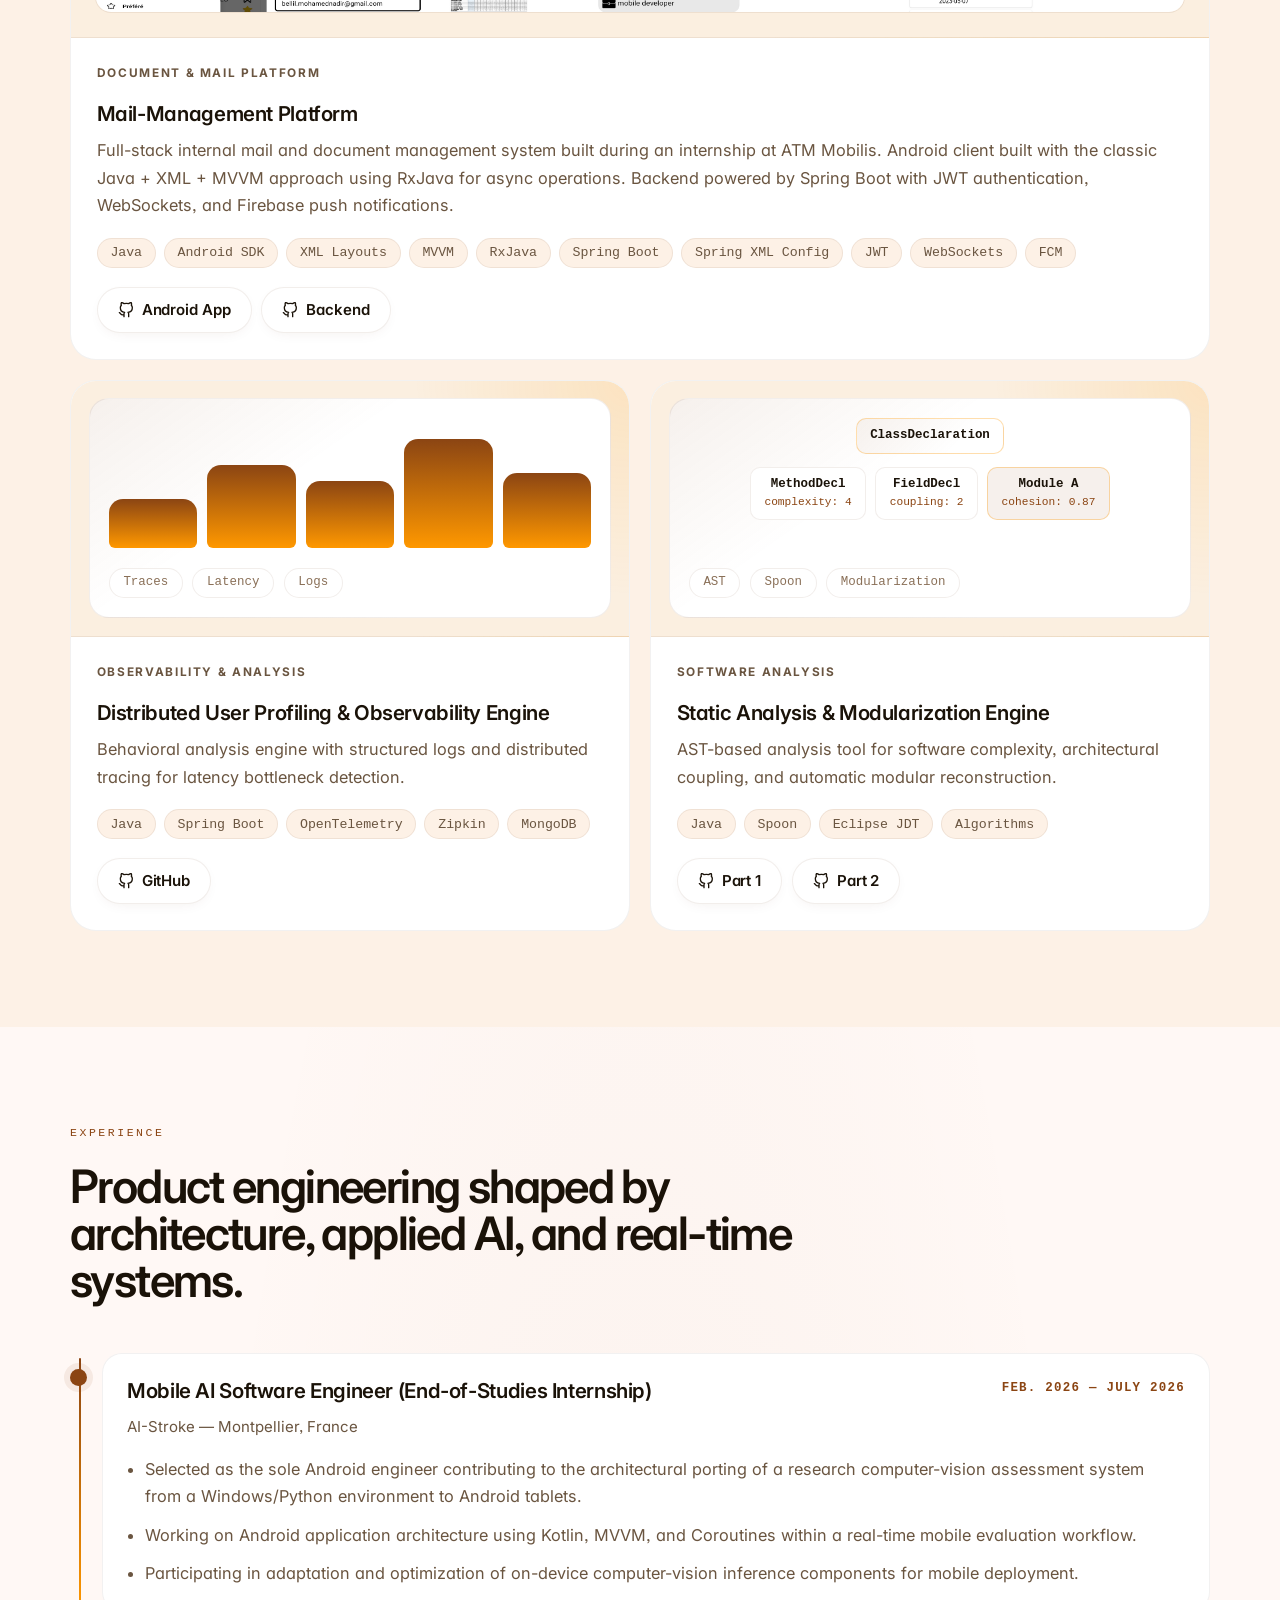
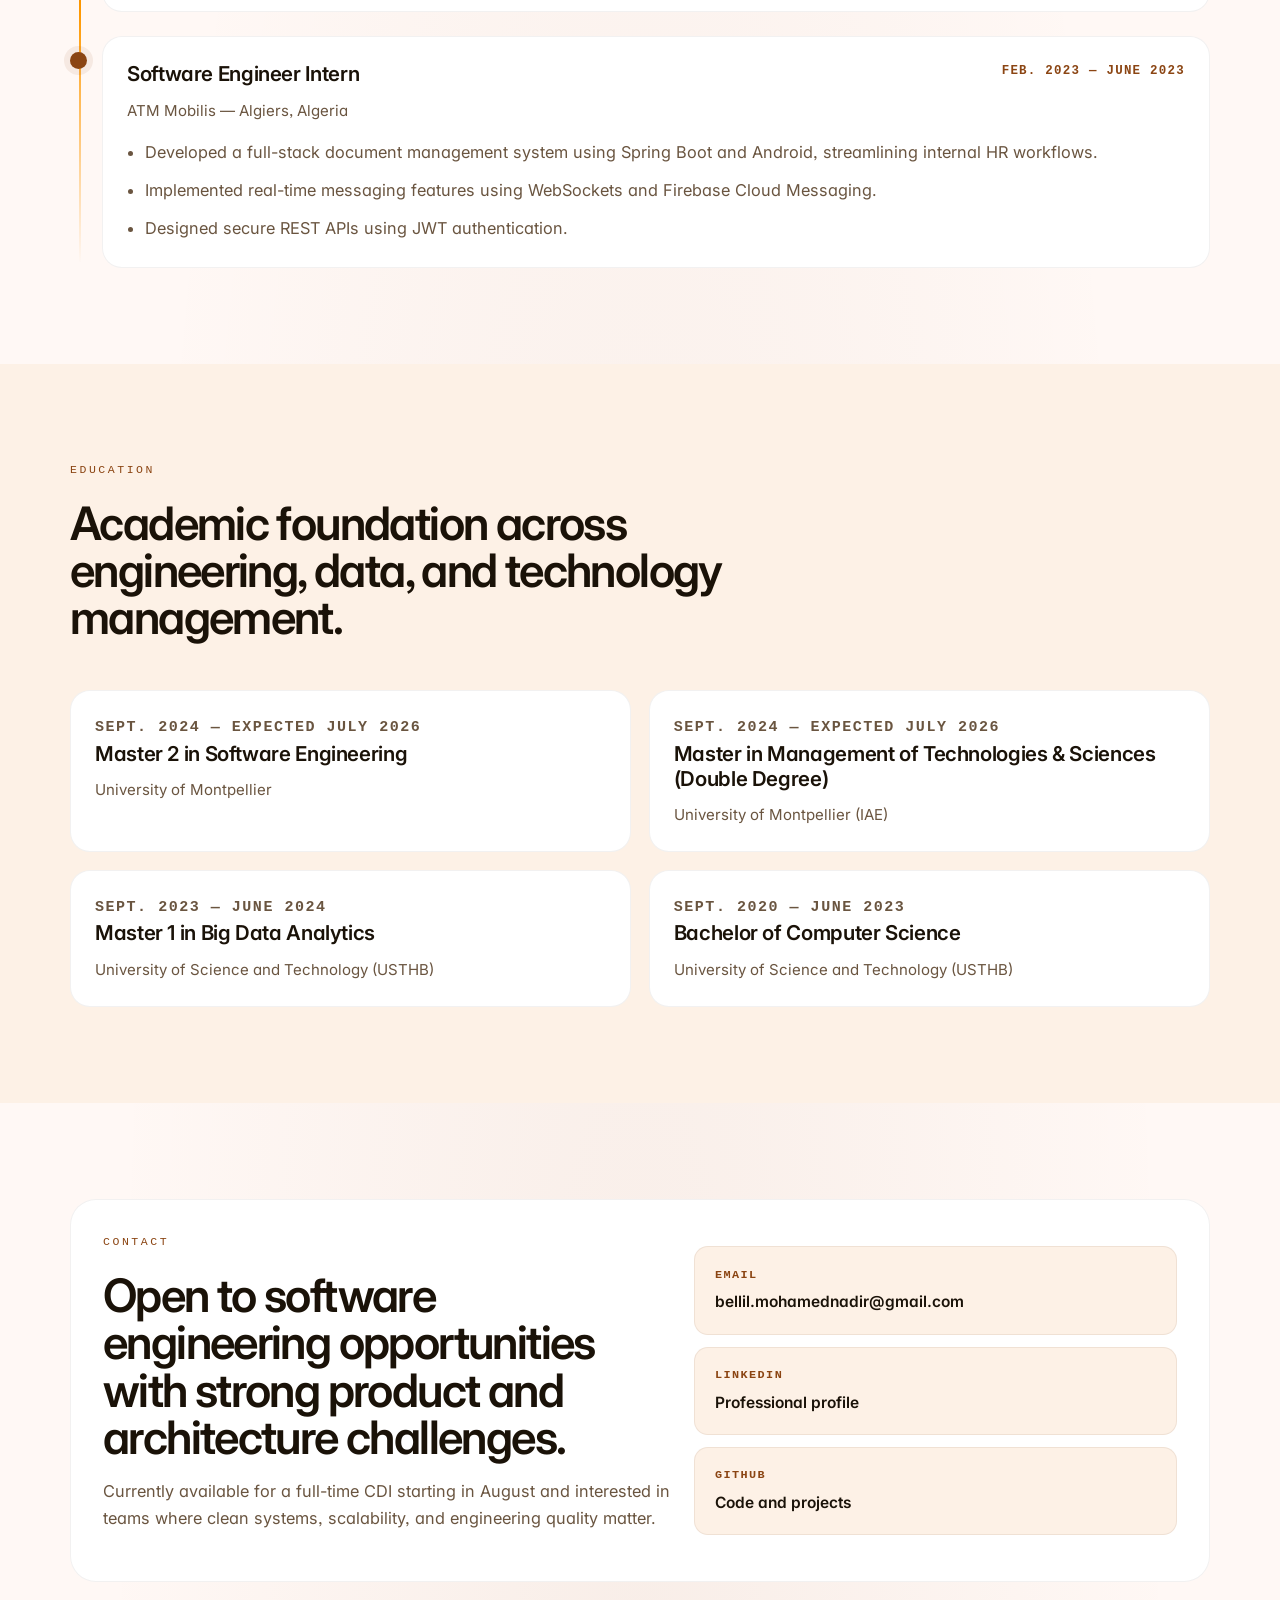
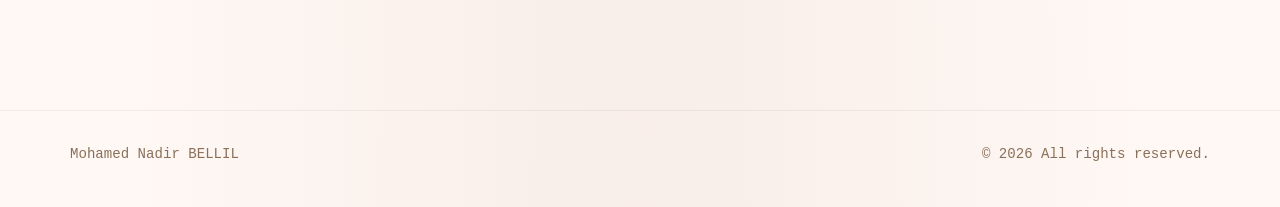
==== commit 56a40c6b: "feat(portfolio): warm cream palette + Safek case study + editorial serif accent Visual identity (sty" ====
--- a/index.html
+++ b/index.html
@@ -5,6 +5,14 @@
   <meta name="viewport" content="width=device-width, initial-scale=1.0" />
   <title>Mohamed Nadir BELLIL | Software Engineer</title>
   <meta name="description" content="Software Engineer portfolio of Mohamed Nadir BELLIL — mobile, backend, distributed systems, software architecture, and scalable product engineering." />
+  <link rel="preconnect" href="https://fonts.googleapis.com" />
+  <link rel="preconnect" href="https://fonts.gstatic.com" crossorigin />
+  <!-- Instrument Serif (display italic for editorial accents) + Inter (body sans).
+       Instrument Serif is the de facto elegance font for 2026 portfolios —
+       a high-contrast Didone-adjacent serif whose italic carries personality
+       no geometric sans can match. Used only on the H1 accent and section
+       eyebrows; body copy stays in Inter for readability. -->
+  <link href="https://fonts.googleapis.com/css2?family=Inter:wght@400;500;600;700;800&family=Instrument+Serif:ital@0;1&display=swap" rel="stylesheet" />
   <link rel="stylesheet" href="style.css" />
 </head>
 <body>
@@ -41,7 +49,7 @@
       <div class="container hero-grid">
         <div class="hero-copy">
           <p class="eyebrow">Software Engineering • Mobile • Backend • Distributed Systems</p>
-          <h1>Software engineer building clean, scalable products across mobile, backend, and systems architecture.</h1>
+          <h1>Software engineer building <span class="h1-serif">clean, scalable products</span> across mobile, backend, and systems architecture.</h1>
           <p class="hero-text">
             Software engineer with strong experience in mobile development, backend systems,
             real-time features, and software architecture. Currently completing an end-of-studies
@@ -242,6 +250,81 @@
         </div>
         <div class="projects-grid">
 
+          <!-- Safek: full-width row 1, currently in closed test on Google Play.
+               Most recent + only project shipping to real users on the Play
+               Store, so it leads the section. -->
+          <article class="project-card project-featured">
+            <div class="project-visual project-image-visual">
+              <div class="visual-toolbar">
+                <span>Live Product · Closed Test on Google Play</span>
+                <span>Click image to expand</span>
+              </div>
+              <div class="featured-image-frame">
+                <img
+                  src="/images/safek/banner.png"
+                  alt="Safek — digital queue management for small shops"
+                  class="featured-project-image js-lightbox-trigger"
+                  title="Click to expand"
+                />
+                <div class="img-zoom-hint" aria-hidden="true">
+                  <svg viewBox="0 0 24 24"><path d="M15 3h6v6M9 21H3v-6M21 3l-7 7M3 21l7-7"/></svg>
+                </div>
+              </div>
+              <!-- Phone-screenshot strip below the banner. Each is a Play
+                   Store marketing asset; clicking opens the lightbox so a
+                   recruiter can read the screen copy. The 4 chosen here
+                   tell the owner's story arc: queue → QR → call-next → end
+                   of day analytics. Remaining 4 stay in the gallery for
+                   the press kit but don't bloat the project card. -->
+              <div class="safek-shots">
+                <img src="/images/safek/safek_play_01.png" alt="Safek — owner dashboard, no more shouting" class="safek-shot js-lightbox-trigger" loading="lazy" />
+                <img src="/images/safek/safek_play_02.png" alt="Safek — customer joins via QR scan, no app needed" class="safek-shot js-lightbox-trigger" loading="lazy" />
+                <img src="/images/safek/safek_play_05.png" alt="Safek — owner taps Call Next, customer is notified" class="safek-shot js-lightbox-trigger" loading="lazy" />
+                <img src="/images/safek/safek_play_07.png" alt="Safek — end-of-day analytics for the shop owner" class="safek-shot js-lightbox-trigger" loading="lazy" />
+              </div>
+            </div>
+            <div class="project-content">
+              <p class="project-label">Production B2B Platform · Multi-Surface</p>
+              <h3>Safek — Digital Queue Management for Small Shops</h3>
+              <p>
+                Full B2B product that lets shop owners run a digital queue
+                without the chaos. Native Android app for owners (Kotlin +
+                Compose, MVVM, real-time STOMP-over-WebSocket via krossbow,
+                Firebase Auth + Crashlytics, Play Billing). No-install PWA for
+                customers — they scan a QR code, get a ticket, and their phone
+                buzzes when it's their turn. Spring Boot backend with
+                PostgreSQL, JWT-validated REST + WebSocket, deployed on
+                Railway with Cloudflare Workers fronting the PWA. Owns the
+                full product lifecycle: design, Android, backend, PWA, marketing
+                landing, Play Store submission.
+              </p>
+              <div class="tag-list">
+                <span class="tag">Kotlin</span>
+                <span class="tag">Jetpack Compose</span>
+                <span class="tag">MVVM</span>
+                <span class="tag">Hilt</span>
+                <span class="tag">Room</span>
+                <span class="tag">krossbow STOMP</span>
+                <span class="tag">Spring Boot</span>
+                <span class="tag">PostgreSQL</span>
+                <span class="tag">Firebase</span>
+                <span class="tag">Cloudflare Workers</span>
+                <span class="tag">Vite PWA</span>
+                <span class="tag">Play Billing</span>
+              </div>
+              <div class="project-actions">
+                <a href="https://play.google.com/store/apps/details?id=com.safek.android" target="_blank" rel="noreferrer" class="btn btn-primary">
+                  <svg class="btn-icon" viewBox="0 0 24 24" fill="currentColor"><path d="M3 2.5v19c0 .5.6.8 1 .5l13-9.5c.3-.3.3-.7 0-1L4 2c-.4-.3-1 0-1 .5z"/></svg>
+                  Google Play
+                </a>
+                <a href="https://safek.app/" target="_blank" rel="noreferrer" class="btn btn-secondary">
+                  <svg class="btn-icon" viewBox="0 0 24 24" fill="none" stroke="currentColor" stroke-width="2" stroke-linecap="round" stroke-linejoin="round"><circle cx="12" cy="12" r="10"/><path d="M2 12h20"/><path d="M12 2a15 15 0 0 1 4 10 15 15 0 0 1-4 10 15 15 0 0 1-4-10 15 15 0 0 1 4-10z"/></svg>
+                  safek.app
+                </a>
+              </div>
+            </div>
+          </article>
+
           <!-- Stage-Connect: full width row 1 -->
           <article class="project-card project-featured">
             <div class="project-visual project-image-visual">
@@ -647,6 +730,10 @@
   import mermaid from 'https://cdn.jsdelivr.net/npm/mermaid@11/dist/mermaid.esm.min.mjs';
   mermaid.initialize({
     startOnLoad: true,
+    /* Light theme — matches the warm cream Safek-inspired palette.
+       The diagram already uses pastel classDef fills inline (blue,
+       green, red, purple) so a default light canvas keeps them
+       readable without per-node overrides. */
     theme: 'default',
     flowchart: {
       curve: 'basis',
--- a/style.css
+++ b/style.css
@@ -1,570 +1,733 @@
-:root {
-  --bg: #f5f7fb;
-  --bg-soft: #eef2f8;
-  --surface: rgba(255, 255, 255, 0.88);
-  --surface-strong: #ffffff;
-  --surface-muted: #f8fbff;
-  --border: rgba(15, 23, 42, 0.08);
-  --border-strong: rgba(37, 99, 235, 0.12);
-
-  --text: #0f172a;
-  --text-strong: #020617;
-  --text-muted: #475569;
-  --text-soft: #64748b;
-
-  --accent: #2563eb;
-  --accent-2: #7c3aed;
-  --accent-3: #06b6d4;
-  --accent-soft: rgba(37, 99, 235, 0.08);
-
-  --shadow-sm: 0 10px 30px rgba(15, 23, 42, 0.05);
-  --shadow-md: 0 20px 50px rgba(15, 23, 42, 0.08);
-  --shadow-lg: 0 28px 80px rgba(15, 23, 42, 0.12);
-
-  --radius-sm: 14px;
-  --radius-md: 18px;
-  --radius-lg: 24px;
-  --radius-xl: 32px;
-  --radius-pill: 999px;
-
-  --container: 1180px;
-
-  --space-1: 0.5rem;  --space-2: 0.75rem; --space-3: 1rem;
-  --space-4: 1.25rem; --space-5: 1.5rem;  --space-6: 2rem;
-  --space-7: 3rem;    --space-8: 4rem;    --space-9: 6rem;
-
-  --font-sans: Inter, ui-sans-serif, -apple-system, BlinkMacSystemFont,
-    "Segoe UI", Roboto, "Helvetica Neue", Arial, sans-serif;
-  --transition: 220ms ease;
-}
-
-*, *::before, *::after { box-sizing: border-box; }
-html { scroll-behavior: smooth; }
-
-body {
-  margin: 0;
-  color: var(--text);
-  font-family: var(--font-sans);
-  line-height: 1.6;
-  background:
-    radial-gradient(circle at top left,  rgba(37,99,235,0.08),  transparent 26%),
-    radial-gradient(circle at 85% 15%,   rgba(124,58,237,0.08), transparent 24%),
-    radial-gradient(circle at 50% 100%,  rgba(6,182,212,0.07),  transparent 22%),
-    linear-gradient(180deg, #f8fbff 0%, #f4f7fb 45%, #eef3f8 100%);
-  -webkit-font-smoothing: antialiased;
-  text-rendering: optimizeLegibility;
-}
-
-img { display: block; max-width: 100%; }
-a   { color: inherit; text-decoration: none; }
-button, input, textarea, select { font: inherit; }
-
-/* ── NOISE ── */
-.page-noise {
-  position: fixed; inset: 0; pointer-events: none; opacity: 0.35;
-  background:
-    linear-gradient(rgba(255,255,255,0.28), rgba(255,255,255,0.08)),
-    repeating-linear-gradient(90deg, transparent 0, transparent 84px, rgba(15,23,42,0.02) 85px);
-  mask-image: linear-gradient(to bottom, rgba(0,0,0,0.9), transparent 85%);
-}
-
-/* ── LIGHTBOX ── */
-.lightbox {
-  position: fixed; inset: 0; z-index: 999;
-  background: rgba(2,6,23,0.85);
-  backdrop-filter: blur(8px);
-  display: flex; align-items: center; justify-content: center;
-  opacity: 0; pointer-events: none;
-  transition: opacity 280ms ease;
-  padding: 1.5rem;
-}
-.lightbox.is-open { opacity: 1; pointer-events: auto; }
-.lightbox-img {
-  max-width: min(92vw, 1100px); max-height: 88vh;
-  width: auto; height: auto;
-  border-radius: 20px;
-  box-shadow: 0 40px 100px rgba(0,0,0,0.55);
-  object-fit: contain;
-  transform: scale(0.94);
-  transition: transform 280ms ease;
-}
-.lightbox.is-open .lightbox-img { transform: scale(1); }
-.lightbox-close {
-  position: absolute; top: 1.2rem; right: 1.4rem;
-  width: 2.6rem; height: 2.6rem; border-radius: 999px;
-  background: rgba(255,255,255,0.12); border: 1px solid rgba(255,255,255,0.18);
-  color: #ffffff; font-size: 1.4rem; line-height: 1;
-  cursor: pointer; display: grid; place-items: center;
-  transition: background var(--transition);
-}
-.lightbox-close:hover { background: rgba(255,255,255,0.22); }
-
-/* ── LAYOUT ── */
-.container { width: min(calc(100% - 2rem), var(--container)); margin: 0 auto; }
-.section { position: relative; padding: var(--space-9) 0; }
-.section-surface::before {
-  content: ""; position: absolute; inset: 0; pointer-events: none;
-  background: linear-gradient(180deg,rgba(255,255,255,0.55),rgba(255,255,255,0.25));
-}
-.section-heading { max-width: 760px; margin-bottom: var(--space-7); }
-
-/* ── TYPOGRAPHY ── */
-.section-tag, .eyebrow {
-  margin: 0 0 1rem; color: var(--accent);
-  text-transform: uppercase; letter-spacing: 0.15em;
-  font-size: 0.78rem; font-weight: 800;
-}
-h1, h2, h3, p { margin-top: 0; }
-h1 {
-  margin-bottom: 1rem; color: var(--text-strong);
-  font-size: clamp(1.35rem, 2.2vw, 2.05rem); line-height: 1.22;
-  letter-spacing: -0.015em; max-width: 26ch; font-weight: 800;
-}
-h2 {
-  margin-bottom: 1rem; color: var(--text-strong);
-  font-size: clamp(1.55rem, 2.8vw, 2.35rem); line-height: 1.08;
-  letter-spacing: -0.03em; font-weight: 800;
-}
-h3 {
-  margin-bottom: 0.7rem; color: var(--text-strong);
-  font-size: clamp(1.02rem, 1.5vw, 1.22rem); line-height: 1.18;
-  letter-spacing: -0.015em; font-weight: 750;
-}
-p, li { color: var(--text-muted); font-size: 1rem; }
-
-.project-content h3, .expertise-head h3,
-.timeline-head h3, .education-card h3 { color: var(--text-strong); }
-
-/* ════════════════════════════════════════════
-   SECTION HEADINGS — unified system
-   tag  → blue   (all sections)
-   h2   → black  (all sections)
-   p    → muted  (all sections)
-   ════════════════════════════════════════════ */
-.section-heading,
-.contact-copy {
-  position: relative;
-  z-index: 1;
-}
-
-.section-heading .section-tag,
-.contact-copy .section-tag {
-  color: #2563eb !important;
-  opacity: 1 !important;
-}
-
-.section-heading h2,
-.contact-copy h2 {
-  color: #020617 !important;
-  opacity: 1 !important;
-}
-
-.section-heading > p:not(.section-tag),
-.contact-copy > p:not(.section-tag) {
-  color: #475569 !important;
-  opacity: 1 !important;
-}
-
-/* ── NAVBAR ── */
-.navbar {
-  position: sticky; top: 0; z-index: 100;
-  backdrop-filter: blur(16px); -webkit-backdrop-filter: blur(16px);
-  background: rgba(248,251,255,0.72);
-  border-bottom: 1px solid rgba(15,23,42,0.05);
-}
-.navbar-inner {
-  min-height: 78px; display: flex; align-items: center;
-  justify-content: space-between; gap: var(--space-4);
-}
-.brand { display: inline-flex; align-items: center; gap: 0.9rem; min-width: 0; }
-.brand-mark {
-  width: 2.65rem; height: 2.65rem; display: inline-grid; place-items: center;
-  border-radius: 16px;
-  background: linear-gradient(135deg,rgba(37,99,235,0.16),rgba(124,58,237,0.12)), #ffffff;
-  border: 1px solid var(--border); box-shadow: var(--shadow-sm);
-  font-size: 0.82rem; font-weight: 800; letter-spacing: 0.08em; color: var(--text-strong);
-}
-.brand-text { color: var(--text-strong); font-size: 0.97rem; font-weight: 700; white-space: nowrap; }
-.nav-links { display: none; align-items: center; gap: 1.35rem; }
-.nav-links a, .social-links a { color: var(--text-soft); transition: color var(--transition); }
-.nav-links a:hover, .social-links a:hover { color: var(--text-strong); }
-
-/* ── HERO ── */
-.hero { padding-top: 5rem; padding-bottom: 5rem; }
-.hero-grid { display: grid; gap: 3rem; align-items: center; }
-.hero-text { max-width: 62ch; color: #334155; font-size: 0.98rem; margin-bottom: 1.5rem; }
-.hero-actions { display: flex; flex-wrap: wrap; gap: 0.85rem; margin-bottom: 1.2rem; }
-
-/* ── BUTTONS ── */
-.btn {
-  display: inline-flex; align-items: center; justify-content: center; gap: 0.45rem;
-  min-height: 50px; padding: 0 1.2rem; border-radius: var(--radius-pill);
-  border: 1px solid transparent; font-weight: 700;
-  transition: transform var(--transition), background var(--transition),
-    border-color var(--transition), box-shadow var(--transition), color var(--transition);
-}
-.btn:hover { transform: translateY(-2px); }
-.btn-icon {
-  width: 1rem; height: 1rem; fill: none; stroke: currentColor;
-  stroke-width: 2; stroke-linecap: round; stroke-linejoin: round; flex-shrink: 0;
-}
-.btn-primary {
-  color: #ffffff;
-  background: linear-gradient(135deg, var(--accent), var(--accent-2));
-  box-shadow: 0 16px 35px rgba(37,99,235,0.2);
-}
-.btn-primary:hover { box-shadow: 0 20px 40px rgba(37,99,235,0.25); }
-.btn-secondary, .btn-ghost, .btn-nav {
-  background: rgba(255,255,255,0.72); color: var(--text-strong);
-  border-color: var(--border); box-shadow: var(--shadow-sm);
-}
-.btn-secondary:hover, .btn-ghost:hover, .btn-nav:hover {
-  border-color: rgba(37,99,235,0.2); background: #ffffff;
-}
-
-/* ── SOCIAL / METRICS ── */
-.social-links { display: flex; flex-wrap: wrap; gap: 1rem 1.25rem; margin-bottom: 2rem; font-size: 0.95rem; }
-.hero-metrics { display: grid; gap: 1rem; }
-
-/* ── CARDS BASE ── */
-.metric-card, .expertise-card, .project-card,
-.timeline-card, .education-card, .contact-card, .highlight-panel {
-  background: linear-gradient(180deg,rgba(255,255,255,0.95),rgba(255,255,255,0.82)), var(--surface);
-  border: 1px solid var(--border);
-  box-shadow: var(--shadow-md);
-  backdrop-filter: blur(10px); -webkit-backdrop-filter: blur(10px);
-}
-.metric-card { padding: 1rem 1.1rem; border-radius: var(--radius-md); }
-.metric-label {
-  display: block; margin-bottom: 0.35rem;
-  font-size: 0.76rem; color: var(--text-soft);
-  text-transform: uppercase; letter-spacing: 0.11em;
-}
-
-/* ── PORTRAIT ── */
-.hero-visual { position: relative; }
-.portrait-shell { position: relative; max-width: 540px; margin: 0 auto; }
-.orb { position: absolute; border-radius: 999px; filter: blur(56px); opacity: 0.55; }
-.orb-a { width: 170px; height: 170px; top: -1rem; right: 0; background: rgba(37,99,235,0.18); }
-.orb-b { width: 220px; height: 220px; bottom: 0; left: -1rem; background: rgba(124,58,237,0.14); }
-.portrait-card {
-  position: relative; overflow: hidden; border-radius: 36px;
-  background: linear-gradient(180deg,rgba(255,255,255,0.92),rgba(255,255,255,0.75)), var(--surface-strong);
-  border: 1px solid var(--border-strong); box-shadow: var(--shadow-lg);
-}
-.portrait-card::after {
-  content: ""; position: absolute; inset: 0; pointer-events: none;
-  background:
-    linear-gradient(145deg,rgba(37,99,235,0.1),transparent 38%),
-    linear-gradient(180deg,transparent 55%,rgba(255,255,255,0.08));
-}
-.portrait-image { width: 100%; aspect-ratio: 0.92/1.08; object-fit: cover; object-position: center; }
-.portrait-caption {
-  position: absolute; left: 1rem; right: 1rem; bottom: 1rem;
-  display: inline-flex; align-items: center; gap: 0.7rem;
-  padding: 0.95rem 1rem; border-radius: var(--radius-pill);
-  background: rgba(255,255,255,0.82); border: 1px solid rgba(15,23,42,0.06);
-  color: var(--text-strong); font-size: 0.92rem; backdrop-filter: blur(10px);
-}
-.status-dot {
-  width: 0.7rem; height: 0.7rem; border-radius: 999px;
-  background: var(--accent-3); box-shadow: 0 0 0 6px rgba(6,182,212,0.12); flex-shrink: 0;
-}
-
-/* ── GRIDS ── */
-.expertise-grid, .education-grid { display: grid; gap: 1.25rem; }
-.expertise-card, .highlight-panel, .education-card {
-  padding: 1.35rem; border-radius: var(--radius-lg);
-  transition: transform var(--transition), box-shadow var(--transition), border-color var(--transition);
-}
-.expertise-card:hover, .project-card:hover, .timeline-card:hover,
-.education-card:hover, .contact-link:hover, .highlight-panel:hover {
-  transform: translateY(-4px);
-  border-color: rgba(37,99,235,0.16);
-  box-shadow: 0 24px 54px rgba(15,23,42,0.1);
-}
-.expertise-head {
-  display: grid; grid-template-columns: auto 1fr;
-  gap: 1rem; align-items: start; margin-bottom: 1rem;
-}
-.expertise-head p { margin: 0; font-size: 0.95rem; }
-.icon-badge {
-  width: 3rem; height: 3rem; display: inline-grid; place-items: center; border-radius: 18px;
-  background: linear-gradient(135deg,rgba(37,99,235,0.12),rgba(124,58,237,0.08)), #ffffff;
-  border: 1px solid var(--border); color: var(--accent); flex-shrink: 0;
-}
-.icon-badge svg {
-  width: 1.35rem; height: 1.35rem; fill: none; stroke: currentColor;
-  stroke-width: 1.8; stroke-linecap: round; stroke-linejoin: round;
-}
-.tag-list { display: flex; flex-wrap: wrap; gap: 0.65rem; }
-.tag {
-  display: inline-flex; align-items: center; min-height: 34px;
-  padding: 0 0.85rem; border-radius: var(--radius-pill);
-  background: rgba(37,99,235,0.05); border: 1px solid rgba(37,99,235,0.09);
-  color: #1e293b; font-size: 0.87rem; font-weight: 600;
-}
-.highlight-panel {
-  display: flex; flex-direction: column; justify-content: center;
-  background: linear-gradient(135deg,rgba(37,99,235,0.08),rgba(124,58,237,0.06)), #ffffff;
-}
-.highlight-label {
-  margin-bottom: 0.8rem; color: var(--accent);
-  text-transform: uppercase; letter-spacing: 0.14em; font-size: 0.76rem; font-weight: 800;
-}
-
-/* ── PROJECTS GRID ── */
-.projects-grid {
-  display: grid;
-  gap: 1.25rem;
-  grid-template-columns: 1fr;
-}
-
-.project-card {
-  overflow: hidden; border-radius: var(--radius-xl);
-  transition: transform var(--transition), box-shadow var(--transition), border-color var(--transition);
-}
-
-/* Row 1: Stage-Connect full width */
-.project-featured { grid-column: 1 / -1; }
-
-/* Row 2: E-Commerce full width */
-.project-ecommerce { grid-column: 1 / -1; }
-
-.project-content { padding: 1.4rem; }
-.project-label {
-  margin-bottom: 0.8rem; color: var(--accent);
-  text-transform: uppercase; letter-spacing: 0.14em; font-size: 0.78rem; font-weight: 800;
-}
-.project-content p { margin-bottom: 1.1rem; }
-.project-actions { margin-top: 1.2rem; display: flex; flex-wrap: wrap; gap: 0.65rem; }
-
-.project-visual {
-  min-height: 260px; padding: 1rem;
-  border-bottom: 1px solid var(--border);
-  background:
-    radial-gradient(circle at top right,rgba(37,99,235,0.05),transparent 30%),
-    radial-gradient(circle at top left,rgba(124,58,237,0.04),transparent 28%),
-    linear-gradient(180deg,rgba(255,255,255,0.96),rgba(246,249,255,0.92));
-}
-.project-featured .project-visual {
-  min-height: 0;
-  padding: 1rem 1rem 0 1rem;
-  border-bottom: none;
-}
-
-.visual-toolbar {
-  display: flex; justify-content: space-between; gap: 0.75rem;
-  flex-wrap: wrap; margin-bottom: 0.75rem;
-}
-.visual-toolbar span, .chips span {
-  display: inline-flex; align-items: center; min-height: 34px; padding: 0 0.9rem;
-  border-radius: var(--radius-pill);
-  background: rgba(255,255,255,0.8); border: 1px solid rgba(15,23,42,0.06);
-  color: var(--text-soft); font-size: 0.82rem; font-weight: 600;
-}
-
-/* ── Stage-Connect image ── */
-.featured-image-frame {
-  position: relative; width: 100%; height: 340px;
-  overflow: hidden; border-radius: 18px;
-  border: 1px solid rgba(15,23,42,0.07);
-  background: #f1f5ff; cursor: zoom-in;
-}
-.featured-project-image {
-  width: 100%; height: 100%;
-  object-fit: cover; object-position: top center;
-  transition: transform 420ms ease, filter 420ms ease;
-}
-.featured-image-frame:hover .featured-project-image {
-  transform: scale(1.03); filter: brightness(0.92);
-}
-.img-zoom-hint {
-  position: absolute; bottom: 0.85rem; right: 0.85rem;
-  width: 2.2rem; height: 2.2rem; display: grid; place-items: center;
-  border-radius: 999px; background: rgba(255,255,255,0.82);
-  border: 1px solid rgba(15,23,42,0.08);
-  opacity: 0; transform: scale(0.8);
-  transition: opacity 280ms ease, transform 280ms ease; pointer-events: none;
-}
-.img-zoom-hint svg {
-  width: 1rem; height: ecommerce-content1rem; fill: none; stroke: var(--text-soft);
-  stroke-width: 2; stroke-linecap: round; stroke-linejoin: round;
-}
-.featured-image-frame:hover .img-zoom-hint { opacity: 1; transform: scale(1); }
-
-/* ── Mermaid panel ── */
-.project-mermaid-visual {
-  padding: 1.25rem 1.25rem 0 1.25rem;
-  background:
-    radial-gradient(circle at top right, rgba(37,99,235,0.04), transparent 30%),
-    radial-gradient(circle at top left,  rgba(124,58,237,0.03), transparent 28%),
-    linear-gradient(180deg, rgba(255,255,255,0.98), rgba(246,249,255,0.94));
-}
-
-.mermaid-frame {
-  border-radius: 16px;
-  border: 1px solid rgba(15,23,42,0.07);
-  background: #ffffff;
-  padding: 1rem;
-  overflow-x: auto;
-  overflow-y: hidden;
-  box-shadow: inset 0 1px 4px rgba(15,23,42,0.04);
-}
-
-.mermaid-frame svg {
-  display: block;
-  min-width: 900px;
-  width: 100%;
-  height: auto;
-  max-height: 480px;
-}
-
-.mermaid-frame pre.mermaid { margin: 0; }
-
-
-/* ── Visual panels ── */
-.visual-panel {
-  position: relative; min-height: 230px; height: 100%;
-  overflow: hidden; border-radius: 24px;
-  border: 1px solid rgba(15,23,42,0.06);
-  background:
-    linear-gradient(145deg,rgba(37,99,235,0.06),transparent 38%),
-    linear-gradient(180deg,rgba(255,255,255,0.95),rgba(246,249,255,0.9));
-}
-.observability-panel {
-  display: flex; flex-direction: column; justify-content: space-between; padding: 1.2rem;
-}
-.bars {
-  height: 130px; display: grid; grid-template-columns: repeat(5,1fr); gap: 0.75rem; align-items: end;
-}
-.bars span {
-  border-radius: 18px 18px 8px 8px;
-  background: linear-gradient(180deg,rgba(37,99,235,0.9),rgba(6,182,212,0.3));
-}
-.bars span:nth-child(1){height:38%} .bars span:nth-child(2){height:64%}
-.bars span:nth-child(3){height:52%} .bars span:nth-child(4){height:84%}
-.bars span:nth-child(5){height:58%}
-.chips { display: flex; flex-wrap: wrap; gap: 0.7rem; }
-
-/* ── AST panel ── */
-.ast-panel {
-  display: flex; flex-direction: column; justify-content: space-between; padding: 1.2rem; gap: 1rem;
-}
-.ast-tree { flex: 1; display: flex; flex-direction: column; align-items: center; gap: 0.85rem; }
-.ast-children { display: flex; gap: 0.65rem; flex-wrap: wrap; justify-content: center; }
-.ast-node {
-  padding: 0.5rem 0.85rem; border-radius: 10px;
-  background: rgba(255,255,255,0.88); border: 1px solid rgba(15,23,42,0.08);
-  font-size: 0.78rem; font-weight: 600; color: var(--text-strong);
-  text-align: center; line-height: 1.4;
-}
-.ast-node span { display: block; font-size: 0.7rem; font-weight: 400; color: var(--accent); margin-top: 0.15rem; }
-.ast-root {
-  background: linear-gradient(135deg,rgba(37,99,235,0.13),rgba(124,58,237,0.08));
-  border-color: rgba(37,99,235,0.22);
-}
-.ast-highlight { border-color: rgba(37,99,235,0.25); background: rgba(37,99,235,0.06); }
-
-/* ── TIMELINE ── */
-.timeline { position: relative; display: grid; gap: 1.5rem; }
-.timeline::before {
-  content: ""; position: absolute; top: 0.3rem; bottom: 0.3rem; left: 0.55rem;
-  width: 2px; border-radius: 999px;
-  background: linear-gradient(180deg,rgba(37,99,235,0.45),rgba(124,58,237,0.12));
-}
-.timeline-item { position: relative; padding-left: 2rem; }
-.timeline-dot {
-  position: absolute; top: 1rem; left: 0;
-  width: 1.1rem; height: 1.1rem; border-radius: 999px;
-  background: linear-gradient(135deg,var(--accent),var(--accent-3));
-  box-shadow: 0 0 0 8px rgba(37,99,235,0.08);
-}
-.timeline-card {
-  padding: 1.35rem; border-radius: var(--radius-lg);
-  transition: transform var(--transition), box-shadow var(--transition), border-color var(--transition);
-}
-.timeline-head { display: grid; gap: 0.7rem; margin-bottom: 1rem; }
-.timeline-company, .education-card p { margin: 0; }
-.timeline-date, .education-date {
-  color: var(--accent); font-size: 0.84rem;
-  text-transform: uppercase; letter-spacing: 0.08em; font-weight: 800;
-}
-.timeline-list { margin: 0; padding-left: 1.15rem; }
-.timeline-list li + li { margin-top: 0.7rem; }
-
-/* ── EDUCATION ── */
-.education-grid { grid-template-columns: 1fr; }
-
-/* ── CONTACT ── */
-.contact-card { padding: 1.5rem; border-radius: var(--radius-xl); display: grid; gap: 1.2rem; }
-.contact-links { display: grid; gap: 0.9rem; }
-.contact-link {
-  padding: 1.1rem 1.15rem; border-radius: var(--radius-md);
-  background: rgba(255,255,255,0.72); border: 1px solid var(--border);
-  transition: transform var(--transition), box-shadow var(--transition), border-color var(--transition);
-}
-.contact-link span {
-  display: block; margin-bottom: 0.25rem; color: var(--text-soft);
-  font-size: 0.78rem; text-transform: uppercase; letter-spacing: 0.1em; font-weight: 700;
-}
-
-/* ── FOOTER ── */
-.footer { padding: 1.6rem 0 2rem; border-top: 1px solid rgba(15,23,42,0.06); }
-.footer-inner {
-  display: flex; flex-direction: column; gap: 0.35rem;
-  align-items: center; justify-content: space-between; text-align: center;
-}
-.footer p { margin: 0; color: var(--text-soft); font-size: 0.92rem; }
-
-/* ── RESPONSIVE ── */
-@media (min-width: 700px) {
-  .hero-metrics, .education-grid, .expertise-grid {
-    grid-template-columns: repeat(2, minmax(0,1fr));
-  }
-
-  /* 2-col grid: Observability + AST on same row */
-  .projects-grid {
-    grid-template-columns: repeat(2, minmax(0,1fr));
-  }
-
-  /* Stage-Connect and E-Commerce stay full width */
-  .project-featured,
-  .project-ecommerce {
-    grid-column: 1 / -1;
-  }
-
-  .project-featured .project-visual {
-    border-bottom: 1px solid var(--border);
-    min-height: 0;
-    padding: 1.25rem;
-  }
-  .featured-image-frame { height: 380px; }
-
-  .contact-card { grid-template-columns: 1.08fr 0.92fr; align-items: center; }
-  .footer-inner { flex-direction: row; text-align: left; }
-}
-
-@media (min-width: 980px) {
-  .nav-links { display: inline-flex; }
-  .hero-grid { grid-template-columns: 1.05fr 0.95fr; }
-  .expertise-grid { grid-template-columns: repeat(3, minmax(0,1fr)); }
-  .education-grid { grid-template-columns: repeat(2, minmax(0,1fr)); }
-  .timeline-head { grid-template-columns: 1fr auto; align-items: start; }
-  .featured-image-frame { height: 440px; }
-}
-
-@media (max-width: 699px) {
-  .brand-text { display: none; }
-  .section { padding: 4.5rem 0; }
-  .btn-nav { min-height: 42px; padding: 0 0.9rem; font-size: 0.9rem; }
-  .project-visual { min-height: 220px; }
-  .featured-image-frame { height: 240px; }
-  .project-actions { flex-direction: column; }
-  .project-actions .btn { width: 100%; justify-content: center; }
-}
-
-@media (prefers-reduced-motion: reduce) {
-  html { scroll-behavior: auto; }
-  *, *::before, *::after { transition: none !important; }
-}
+/* ════════════════════════════════════════════════════════════════
+   Mohamed Nadir BELLIL — portfolio stylesheet
+   Light editorial, warm cream + brown palette (inspired by Safek).
+
+   Design intent (May 2026):
+   - Match the Safek product palette (cream bg, brown primary, orange
+     accent) so the candidate's personal brand reads as one identity
+     across portfolio + flagship product. Recruiters click through to
+     safek.app from the project card and see consistent colors/type —
+     reads as "this is one designer who shipped both."
+   - Light mode, not dark — every previous version drifted toward
+     either generic SaaS-blue or dashboard-style cool grays. The warm
+     palette is distinctive enough to stand out among engineering
+     portfolios (which are 90% dark + cyan/violet in 2026) while
+     staying perfectly professional.
+   - One accent (brown) + one warmth (orange). Disciplined. No
+     gradients-of-three-colors, no purple/cyan triple stack.
+
+   Class names are unchanged from the previous design so index.html
+   doesn't need restructuring.
+   ════════════════════════════════════════════════════════════════ */
+
+:root {
+  /* ── Surfaces ────────────────────────────────────────────── */
+  --bg:             #fff8f5;   /* warm cream, matches Safek bg exactly */
+  --bg-soft:        #fdf1e6;   /* subtle elevation for section-surface */
+  --surface:        #ffffff;   /* card background */
+  --surface-strong: #ffffff;   /* hover/elevated card */
+  --surface-muted:  #fbefe0;   /* deep wells (mermaid frame, image bg) */
+
+  --border:         rgba(89, 45, 12, 0.08);
+  --border-strong:  rgba(89, 45, 12, 0.14);
+  --border-accent:  rgba(255, 152, 0, 0.32);
+  --outline-hairline: rgba(35, 26, 17, 0.06);
+
+  /* ── Type colors ─────────────────────────────────────────── */
+  --text:           #2a1f15;   /* primary body — warm near-black */
+  --text-strong:    #1a1208;   /* headlines */
+  --text-muted:     #6a5540;   /* secondary / paragraphs */
+  --text-soft:      #8a7058;   /* tertiary / labels */
+
+  /* ── Accent (warm brown + orange highlight) ──────────────── */
+  --accent:         #8B4513;   /* primary — saddle brown, matches Safek */
+  --accent-deep:    #5a2d0c;   /* hover / pressed */
+  --accent-bright:  #ff9800;   /* secondary highlight — Safek orange */
+  --accent-soft:    rgba(139, 69, 19, 0.08);
+  --accent-warm:    rgba(255, 152, 0, 0.14);
+  --accent-glow:    rgba(139, 69, 19, 0.22);
+
+  /* ── Shadows — soft warm browns instead of cool blacks ──── */
+  --shadow-sm: 0 4px 16px -8px rgba(89, 45, 12, 0.12);
+  --shadow-md: 0 16px 40px -20px rgba(89, 45, 12, 0.18);
+  --shadow-lg: 0 28px 70px -28px rgba(89, 45, 12, 0.25);
+  --shadow-card: 0 20px 50px -25px rgba(89, 45, 12, 0.18);
+
+  /* ── Geometry ────────────────────────────────────────────── */
+  /* Slightly larger radii on the corners that matter (cards, hero
+     portrait) read as "intentional shape" rather than "Material
+     defaults"; tighter on pills/tags so they read as labels not
+     buttons. */
+  --radius-sm: 10px;
+  --radius-md: 14px;
+  --radius-lg: 20px;
+  --radius-xl: 26px;
+  --radius-pill: 999px;
+
+  --container: 1140px;
+
+  --space-1: 0.5rem;  --space-2: 0.75rem; --space-3: 1rem;
+  --space-4: 1.25rem; --space-5: 1.5rem;  --space-6: 2rem;
+  --space-7: 3rem;    --space-8: 4rem;    --space-9: 6rem;
+
+  --font-sans: 'Inter', ui-sans-serif, -apple-system, BlinkMacSystemFont,
+    "Segoe UI", Roboto, "Helvetica Neue", Arial, sans-serif;
+  --font-serif: 'Instrument Serif', 'Iowan Old Style', 'Apple Garamond',
+    Baskerville, Georgia, serif;
+  --font-mono: ui-monospace, 'SF Mono', 'JetBrains Mono', Menlo, monospace;
+  --transition: 220ms cubic-bezier(0.4, 0, 0.2, 1);
+}
+
+*, *::before, *::after { box-sizing: border-box; }
+html { scroll-behavior: smooth; color-scheme: light; }
+
+body {
+  margin: 0;
+  color: var(--text);
+  font-family: var(--font-sans);
+  font-feature-settings: 'cv11', 'ss01', 'ss03';
+  line-height: 1.6;
+  background:
+    /* Same two-light-glow pattern as Safek's landing: warm orange
+       up top, soft brown wash at bottom. Restrained — the eye lands
+       on content, not on chrome. */
+    radial-gradient(ellipse 80% 50% at 50% 0%, rgba(255, 152, 0, 0.10), transparent 70%),
+    radial-gradient(ellipse 60% 40% at 50% 100%, rgba(139, 69, 19, 0.06), transparent 70%),
+    var(--bg);
+  -webkit-font-smoothing: antialiased;
+  text-rendering: optimizeLegibility;
+}
+
+img { display: block; max-width: 100%; }
+a   { color: inherit; text-decoration: none; }
+button, input, textarea, select { font: inherit; color: inherit; }
+
+::selection { background: var(--accent); color: var(--bg); }
+
+/* ── Subtle film grain (kept very light on warm cream) ──── */
+.page-noise {
+  position: fixed; inset: 0; pointer-events: none; opacity: 0.22;
+  background:
+    linear-gradient(rgba(255, 248, 245, 0.20), rgba(255, 248, 245, 0.05)),
+    repeating-linear-gradient(90deg, transparent 0, transparent 84px, rgba(89, 45, 12, 0.015) 85px);
+  mask-image: linear-gradient(to bottom, rgba(0, 0, 0, 0.85), transparent 88%);
+}
+
+/* ── Lightbox ────────────────────────────────────────────── */
+.lightbox {
+  position: fixed; inset: 0; z-index: 999;
+  background: rgba(26, 18, 8, 0.86);
+  backdrop-filter: blur(10px);
+  display: flex; align-items: center; justify-content: center;
+  opacity: 0; pointer-events: none;
+  transition: opacity 280ms ease;
+  padding: 1.5rem;
+}
+.lightbox.is-open { opacity: 1; pointer-events: auto; }
+.lightbox-img {
+  max-width: min(92vw, 1100px); max-height: 88vh;
+  width: auto; height: auto;
+  border-radius: 18px;
+  box-shadow: 0 40px 100px rgba(26, 18, 8, 0.6);
+  object-fit: contain;
+  transform: scale(0.94);
+  transition: transform 280ms ease;
+}
+.lightbox.is-open .lightbox-img { transform: scale(1); }
+.lightbox-close {
+  position: absolute; top: 1.2rem; right: 1.4rem;
+  width: 2.6rem; height: 2.6rem; border-radius: 999px;
+  background: rgba(255, 255, 255, 0.12); border: 1px solid rgba(255, 255, 255, 0.2);
+  color: #ffffff; font-size: 1.4rem; line-height: 1;
+  cursor: pointer; display: grid; place-items: center;
+  transition: background var(--transition), border-color var(--transition);
+}
+.lightbox-close:hover {
+  background: rgba(255, 255, 255, 0.22);
+  border-color: rgba(255, 255, 255, 0.32);
+}
+
+/* ── Layout ──────────────────────────────────────────────── */
+.container { width: min(calc(100% - 2rem), var(--container)); margin: 0 auto; }
+.section { position: relative; padding: var(--space-9) 0; }
+/* Section-surface gets a soft warm tint that's almost imperceptible —
+   just enough to break the page rhythm without looking striped. */
+.section-surface { background: var(--bg-soft); }
+.section-heading { max-width: 760px; margin-bottom: var(--space-7); }
+
+/* ── Typography ──────────────────────────────────────────── */
+.section-tag, .eyebrow {
+  /* Quieter eyebrow — lower weight, more breathing space, monospace
+     reading like a typographic credit line in a magazine masthead. */
+  margin: 0 0 1.25rem; color: var(--accent);
+  text-transform: uppercase; letter-spacing: 0.22em;
+  font-size: 0.72rem; font-weight: 500;
+  font-family: var(--font-mono);
+  font-feature-settings: 'tnum';
+}
+h1, h2, h3, p { margin-top: 0; }
+
+h1 {
+  /* Bigger, lighter, more confident — display-weight serif spans
+     below carry the personality, the sans frame holds the structure. */
+  margin-bottom: 1.5rem; color: var(--text-strong);
+  font-size: clamp(2.4rem, 5.2vw, 4.4rem);
+  line-height: 1.0;
+  letter-spacing: -0.04em;
+  max-width: 24ch; font-weight: 600;
+}
+/* Editorial italic accent inside the h1 — the elegance lever. Switches
+   to Instrument Serif so a portion of the headline reads as a quiet
+   pull-quote rather than a marketing claim. */
+.h1-serif {
+  font-family: var(--font-serif);
+  font-style: italic;
+  font-weight: 400;
+  color: var(--accent);
+  letter-spacing: 0;
+  /* Optical alignment — the serif sits a hair below the sans baseline
+     by default; this nudges it back up so the line reads as one phrase. */
+  font-size: 1.06em;
+  padding-right: 0.04em;
+}
+h2 {
+  margin-bottom: 1rem; color: var(--text-strong);
+  font-size: clamp(1.95rem, 3.6vw, 3rem);
+  line-height: 1.03;
+  letter-spacing: -0.035em; font-weight: 600;
+}
+h3 {
+  margin-bottom: 0.7rem; color: var(--text-strong);
+  font-size: clamp(1.08rem, 1.6vw, 1.28rem);
+  line-height: 1.22;
+  letter-spacing: -0.018em; font-weight: 600;
+}
+p, li {
+  color: var(--text-muted);
+  font-size: 1.02rem;
+  line-height: 1.7;
+}
+
+.project-content h3, .expertise-head h3,
+.timeline-head h3, .education-card h3 { color: var(--text-strong); }
+
+/* Section-heading overrides — themed, not hardcoded hex. */
+.section-heading,
+.contact-copy { position: relative; z-index: 1; }
+.section-heading .section-tag,
+.contact-copy .section-tag { color: var(--accent); }
+.section-heading h2,
+.contact-copy h2 { color: var(--text-strong); }
+.section-heading > p:not(.section-tag),
+.contact-copy > p:not(.section-tag) { color: var(--text-muted); }
+
+/* ── Navbar ──────────────────────────────────────────────── */
+.navbar {
+  position: sticky; top: 0; z-index: 100;
+  backdrop-filter: blur(16px); -webkit-backdrop-filter: blur(16px);
+  background: rgba(255, 248, 245, 0.82);
+  border-bottom: 1px solid var(--outline-hairline);
+}
+.navbar-inner {
+  min-height: 72px; display: flex; align-items: center;
+  justify-content: space-between; gap: var(--space-4);
+}
+.brand { display: inline-flex; align-items: center; gap: 0.8rem; min-width: 0; }
+.brand-mark {
+  width: 2.5rem; height: 2.5rem; display: inline-grid; place-items: center;
+  border-radius: 12px;
+  background: linear-gradient(135deg, var(--accent), var(--accent-bright));
+  color: #ffffff;
+  font-size: 0.78rem; font-weight: 800; letter-spacing: 0.08em;
+  box-shadow: 0 8px 20px -8px var(--accent-glow);
+}
+.brand-text {
+  color: var(--text-strong); font-size: 0.95rem;
+  font-weight: 600; white-space: nowrap;
+  letter-spacing: -0.005em;
+}
+.nav-links { display: none; align-items: center; gap: 1.4rem; }
+.nav-links a, .social-links a {
+  color: var(--text-muted); font-size: 0.93rem; font-weight: 500;
+  transition: color var(--transition);
+}
+.nav-links a:hover, .social-links a:hover { color: var(--accent); }
+
+/* ── Hero ────────────────────────────────────────────────── */
+.hero { padding-top: 4.5rem; padding-bottom: 5rem; }
+.hero-grid { display: grid; gap: 3.5rem; align-items: center; }
+.hero-text {
+  max-width: 60ch; color: var(--text-muted);
+  font-size: 1.05rem; line-height: 1.65; margin-bottom: 1.75rem;
+}
+.hero-actions {
+  display: flex; flex-wrap: wrap; gap: 0.75rem;
+  margin-bottom: 1.5rem;
+}
+
+/* ── Buttons ─────────────────────────────────────────────── */
+.btn {
+  display: inline-flex; align-items: center; justify-content: center; gap: 0.5rem;
+  min-height: 46px; padding: 0 1.25rem; border-radius: var(--radius-pill);
+  border: 1px solid transparent; font-weight: 600; font-size: 0.94rem;
+  letter-spacing: -0.005em;
+  transition: transform var(--transition), background var(--transition),
+              border-color var(--transition), box-shadow var(--transition),
+              color var(--transition);
+}
+.btn:hover { transform: translateY(-1px); }
+.btn-icon {
+  width: 1rem; height: 1rem; fill: none; stroke: currentColor;
+  stroke-width: 2; stroke-linecap: round; stroke-linejoin: round;
+  flex-shrink: 0;
+}
+
+.btn-primary {
+  color: #ffffff;
+  background: var(--accent);
+  box-shadow: 0 12px 28px -14px var(--accent-glow);
+}
+.btn-primary:hover {
+  background: var(--accent-deep);
+  color: #ffffff;
+  box-shadow: 0 16px 32px -12px var(--accent-glow);
+}
+
+.btn-secondary, .btn-ghost, .btn-nav {
+  color: var(--text-strong);
+  background: var(--surface);
+  border-color: var(--border);
+  box-shadow: var(--shadow-sm);
+}
+.btn-secondary:hover, .btn-ghost:hover, .btn-nav:hover {
+  background: var(--surface);
+  border-color: var(--border-accent);
+  color: var(--accent);
+  box-shadow: 0 12px 28px -14px var(--accent-glow);
+}
+
+/* ── Social / metrics ────────────────────────────────────── */
+.social-links {
+  display: flex; flex-wrap: wrap; gap: 1rem 1.5rem;
+  margin-bottom: 2rem; font-size: 0.94rem;
+}
+.hero-metrics { display: grid; gap: 0.85rem; }
+
+/* ── Cards base ──────────────────────────────────────────── */
+/* Lighter card chrome — hairline border, no resting shadow. The
+   shadow now appears only on hover, which makes the page feel like
+   a printed editorial spread rather than a SaaS dashboard. */
+.metric-card, .expertise-card, .project-card,
+.timeline-card, .education-card, .contact-card, .highlight-panel {
+  background: var(--surface);
+  border: 1px solid var(--outline-hairline);
+  box-shadow: none;
+}
+.metric-card { padding: 1.1rem 1.2rem; border-radius: var(--radius-md); }
+.metric-label {
+  display: block; margin-bottom: 0.35rem;
+  font-size: 0.72rem; color: var(--text-soft);
+  text-transform: uppercase; letter-spacing: 0.12em; font-weight: 600;
+}
+.metric-card strong { color: var(--text-strong); font-weight: 600; }
+
+/* ── Portrait ────────────────────────────────────────────── */
+.hero-visual { position: relative; }
+.portrait-shell { position: relative; max-width: 520px; margin: 0 auto; }
+.orb {
+  position: absolute; border-radius: 999px;
+  filter: blur(72px); opacity: 0.5;
+}
+.orb-a {
+  width: 180px; height: 180px; top: -1rem; right: 0;
+  background: var(--accent-bright);
+}
+.orb-b {
+  width: 240px; height: 240px; bottom: 0; left: -1rem;
+  background: var(--accent);
+  opacity: 0.25;
+}
+.portrait-card {
+  position: relative; overflow: hidden; border-radius: 32px;
+  background: var(--surface);
+  border: 1px solid var(--border-strong);
+  box-shadow: var(--shadow-lg);
+}
+.portrait-card::after {
+  content: ""; position: absolute; inset: 0; pointer-events: none;
+  background:
+    linear-gradient(145deg, var(--accent-warm), transparent 38%),
+    linear-gradient(180deg, transparent 60%, rgba(89, 45, 12, 0.08));
+}
+.portrait-image {
+  width: 100%; aspect-ratio: 0.92 / 1.08;
+  object-fit: cover; object-position: center;
+}
+.portrait-caption {
+  position: absolute; left: 1rem; right: 1rem; bottom: 1rem;
+  display: inline-flex; align-items: center; gap: 0.6rem;
+  padding: 0.85rem 1rem; border-radius: var(--radius-pill);
+  background: rgba(255, 255, 255, 0.9);
+  border: 1px solid var(--border);
+  color: var(--text-strong); font-size: 0.89rem;
+  backdrop-filter: blur(12px); -webkit-backdrop-filter: blur(12px);
+  z-index: 1;
+}
+.status-dot {
+  width: 0.65rem; height: 0.65rem; border-radius: 999px;
+  background: var(--accent-bright);
+  box-shadow: 0 0 0 6px var(--accent-warm);
+  flex-shrink: 0;
+}
+
+/* ── Grids ───────────────────────────────────────────────── */
+.expertise-grid, .education-grid { display: grid; gap: 1.1rem; }
+.expertise-card, .highlight-panel, .education-card {
+  padding: 1.5rem; border-radius: var(--radius-lg);
+  transition: transform var(--transition), box-shadow var(--transition),
+              border-color var(--transition);
+}
+.expertise-card:hover, .project-card:hover, .timeline-card:hover,
+.education-card:hover, .contact-link:hover, .highlight-panel:hover {
+  transform: translateY(-3px);
+  border-color: var(--border-strong);
+  box-shadow: var(--shadow-md);
+}
+.expertise-head {
+  display: grid; grid-template-columns: auto 1fr;
+  gap: 1rem; align-items: start; margin-bottom: 1.1rem;
+}
+.expertise-head p { margin: 0; font-size: 0.94rem; color: var(--text-muted); }
+.icon-badge {
+  width: 2.75rem; height: 2.75rem; display: inline-grid; place-items: center;
+  border-radius: 14px;
+  background: var(--accent-soft);
+  border: 1px solid var(--border-accent);
+  color: var(--accent); flex-shrink: 0;
+}
+.icon-badge svg {
+  width: 1.3rem; height: 1.3rem; fill: none; stroke: currentColor;
+  stroke-width: 1.8; stroke-linecap: round; stroke-linejoin: round;
+}
+.tag-list { display: flex; flex-wrap: wrap; gap: 0.5rem; }
+.tag {
+  display: inline-flex; align-items: center; min-height: 30px;
+  padding: 0 0.8rem; border-radius: var(--radius-pill);
+  background: var(--bg-soft);
+  border: 1px solid var(--border);
+  color: var(--text-muted); font-size: 0.83rem;
+  font-weight: 500; letter-spacing: -0.005em;
+  font-family: var(--font-mono);
+  transition: color var(--transition), border-color var(--transition),
+              background var(--transition);
+}
+.tag:hover {
+  color: var(--accent);
+  border-color: var(--border-accent);
+  background: var(--accent-soft);
+}
+
+.highlight-panel {
+  display: flex; flex-direction: column; justify-content: center;
+  background: linear-gradient(135deg, var(--accent-soft), transparent 70%), var(--surface);
+  border-color: var(--border-accent);
+}
+.highlight-label {
+  margin-bottom: 0.8rem; color: var(--accent);
+  text-transform: uppercase; letter-spacing: 0.14em;
+  font-size: 0.74rem; font-weight: 700;
+}
+
+/* ── Projects grid ───────────────────────────────────────── */
+.projects-grid {
+  display: grid; gap: 1.25rem; grid-template-columns: 1fr;
+}
+.project-card {
+  overflow: hidden; border-radius: var(--radius-xl);
+  transition: transform var(--transition), box-shadow var(--transition),
+              border-color var(--transition);
+}
+.project-featured  { grid-column: 1 / -1; }
+.project-ecommerce { grid-column: 1 / -1; }
+
+.project-content { padding: 1.6rem; }
+.project-label {
+  margin-bottom: 0.8rem; color: var(--accent);
+  text-transform: uppercase; letter-spacing: 0.14em;
+  font-size: 0.74rem; font-weight: 700;
+}
+.project-content p { margin-bottom: 1.1rem; color: var(--text-muted); }
+.project-actions { margin-top: 1.2rem; display: flex; flex-wrap: wrap; gap: 0.6rem; }
+
+.project-visual {
+  min-height: 240px; padding: 1.1rem;
+  border-bottom: 1px solid var(--border);
+  background:
+    radial-gradient(circle at top right, var(--accent-warm), transparent 35%),
+    var(--surface-muted);
+}
+.project-featured .project-visual {
+  min-height: 0; padding: 1.25rem 1.25rem 0;
+  border-bottom: none;
+}
+
+.visual-toolbar {
+  display: flex; justify-content: space-between; gap: 0.75rem;
+  flex-wrap: wrap; margin-bottom: 0.85rem;
+}
+.visual-toolbar span, .chips span {
+  display: inline-flex; align-items: center; min-height: 30px;
+  padding: 0 0.85rem; border-radius: var(--radius-pill);
+  background: var(--surface);
+  border: 1px solid var(--border);
+  color: var(--text-soft); font-size: 0.78rem; font-weight: 500;
+  font-family: var(--font-mono);
+}
+
+/* ── Featured image frame ────────────────────────────────── */
+.featured-image-frame {
+  position: relative; width: 100%; height: 340px;
+  overflow: hidden; border-radius: 16px;
+  border: 1px solid var(--border);
+  background: var(--surface-muted);
+  cursor: zoom-in;
+}
+.featured-project-image {
+  width: 100%; height: 100%;
+  object-fit: cover; object-position: top center;
+  transition: transform 420ms ease, filter 420ms ease;
+}
+.featured-image-frame:hover .featured-project-image {
+  transform: scale(1.02); filter: brightness(0.96);
+}
+.img-zoom-hint {
+  position: absolute; bottom: 0.85rem; right: 0.85rem;
+  width: 2.2rem; height: 2.2rem; display: grid; place-items: center;
+  border-radius: 999px;
+  background: rgba(255, 255, 255, 0.9);
+  border: 1px solid var(--border-strong);
+  opacity: 0; transform: scale(0.8);
+  transition: opacity 280ms ease, transform 280ms ease; pointer-events: none;
+}
+.img-zoom-hint svg {
+  width: 1rem; height: 1rem; fill: none; stroke: var(--text-strong);
+  stroke-width: 2; stroke-linecap: round; stroke-linejoin: round;
+}
+.featured-image-frame:hover .img-zoom-hint { opacity: 1; transform: scale(1); }
+
+/* ── Mermaid panel ───────────────────────────────────────── */
+.project-mermaid-visual {
+  padding: 1.25rem 1.25rem 0;
+  background: var(--surface-muted);
+}
+.mermaid-frame {
+  border-radius: 14px;
+  border: 1px solid var(--border);
+  background: #ffffff;
+  padding: 1rem;
+  overflow-x: auto;
+  overflow-y: hidden;
+  box-shadow: inset 0 1px 4px rgba(89, 45, 12, 0.04);
+}
+.mermaid-frame svg {
+  display: block;
+  min-width: 900px;
+  width: 100%;
+  height: auto;
+  max-height: 480px;
+}
+.mermaid-frame pre.mermaid { margin: 0; }
+
+/* ── Visual panels (observability + AST) ─────────────────── */
+.visual-panel {
+  position: relative; min-height: 220px; height: 100%;
+  overflow: hidden; border-radius: 20px;
+  border: 1px solid var(--border);
+  background:
+    linear-gradient(145deg, var(--accent-soft), transparent 38%),
+    var(--surface);
+}
+.observability-panel {
+  display: flex; flex-direction: column; justify-content: space-between; padding: 1.2rem;
+}
+.bars {
+  height: 130px; display: grid; grid-template-columns: repeat(5, 1fr);
+  gap: 0.65rem; align-items: end;
+}
+.bars span {
+  border-radius: 14px 14px 6px 6px;
+  background: linear-gradient(180deg, var(--accent), var(--accent-bright));
+}
+.bars span:nth-child(1){height:38%} .bars span:nth-child(2){height:64%}
+.bars span:nth-child(3){height:52%} .bars span:nth-child(4){height:84%}
+.bars span:nth-child(5){height:58%}
+.chips { display: flex; flex-wrap: wrap; gap: 0.6rem; }
+
+.ast-panel {
+  display: flex; flex-direction: column; justify-content: space-between;
+  padding: 1.2rem; gap: 1rem;
+}
+.ast-tree {
+  flex: 1; display: flex; flex-direction: column;
+  align-items: center; gap: 0.8rem;
+}
+.ast-children {
+  display: flex; gap: 0.55rem; flex-wrap: wrap; justify-content: center;
+}
+.ast-node {
+  padding: 0.5rem 0.85rem; border-radius: 10px;
+  background: var(--surface); border: 1px solid var(--border);
+  font-size: 0.78rem; font-weight: 600; color: var(--text-strong);
+  text-align: center; line-height: 1.4; font-family: var(--font-mono);
+}
+.ast-node span {
+  display: block; font-size: 0.7rem; font-weight: 400;
+  color: var(--accent); margin-top: 0.15rem;
+}
+.ast-root {
+  background: linear-gradient(135deg, var(--accent-soft), transparent 70%), var(--surface);
+  border-color: var(--border-accent);
+}
+.ast-highlight { border-color: var(--border-accent); background: var(--accent-soft); }
+
+/* ── Timeline ────────────────────────────────────────────── */
+.timeline { position: relative; display: grid; gap: 1.5rem; }
+.timeline::before {
+  content: ""; position: absolute; top: 0.3rem; bottom: 0.3rem; left: 0.55rem;
+  width: 2px; border-radius: 999px;
+  background: linear-gradient(180deg, var(--accent), var(--accent-bright) 50%, transparent);
+}
+.timeline-item { position: relative; padding-left: 2rem; }
+.timeline-dot {
+  position: absolute; top: 1rem; left: 0;
+  width: 1.05rem; height: 1.05rem; border-radius: 999px;
+  background: var(--accent);
+  box-shadow: 0 0 0 6px var(--accent-soft);
+}
+.timeline-card {
+  padding: 1.5rem; border-radius: var(--radius-lg);
+  transition: transform var(--transition), box-shadow var(--transition),
+              border-color var(--transition);
+}
+.timeline-head { display: grid; gap: 0.6rem; margin-bottom: 1rem; }
+.timeline-company, .education-card p {
+  margin: 0; color: var(--text-muted); font-size: 0.94rem;
+}
+.timeline-date, .education-date {
+  color: var(--accent); font-size: 0.78rem;
+  text-transform: uppercase; letter-spacing: 0.1em; font-weight: 700;
+  font-family: var(--font-mono);
+}
+.timeline-list { margin: 0; padding-left: 1.15rem; }
+.timeline-list li + li { margin-top: 0.65rem; }
+.timeline-list li { color: var(--text-muted); }
+
+/* ── Education ───────────────────────────────────────────── */
+.education-grid { grid-template-columns: 1fr; }
+
+/* ── Contact ─────────────────────────────────────────────── */
+.contact-card {
+  padding: 2rem; border-radius: var(--radius-xl);
+  display: grid; gap: 1.5rem;
+}
+.contact-links { display: grid; gap: 0.75rem; }
+.contact-link {
+  padding: 1.15rem 1.25rem; border-radius: var(--radius-md);
+  background: var(--bg-soft);
+  border: 1px solid var(--border);
+  transition: transform var(--transition), box-shadow var(--transition),
+              border-color var(--transition), background var(--transition);
+}
+.contact-link strong {
+  color: var(--text-strong); font-weight: 600; font-size: 0.97rem;
+}
+.contact-link span {
+  display: block; margin-bottom: 0.3rem; color: var(--accent);
+  font-size: 0.74rem; text-transform: uppercase; letter-spacing: 0.12em;
+  font-weight: 700; font-family: var(--font-mono);
+}
+
+/* ── Footer ──────────────────────────────────────────────── */
+.footer {
+  padding: 2rem 0 2.5rem;
+  border-top: 1px solid var(--outline-hairline);
+  margin-top: 2rem;
+}
+.footer-inner {
+  display: flex; flex-direction: column; gap: 0.4rem;
+  align-items: center; justify-content: space-between; text-align: center;
+}
+.footer p {
+  margin: 0; color: var(--text-soft);
+  font-size: 0.88rem; font-family: var(--font-mono);
+}
+
+/* ── Safek project: phone-screenshot strip under the banner ── */
+.safek-shots {
+  display: grid;
+  grid-template-columns: repeat(4, 1fr);
+  gap: 0.75rem;
+  padding: 1rem 1.25rem 0;
+}
+.safek-shot {
+  width: 100%; height: auto;
+  border-radius: 14px;
+  background: var(--surface);
+  border: 1px solid var(--border);
+  box-shadow: var(--shadow-sm);
+  cursor: zoom-in;
+  transition: transform 220ms ease, box-shadow 220ms ease, border-color 220ms ease;
+}
+.safek-shot:hover {
+  transform: translateY(-4px);
+  border-color: var(--border-accent);
+  box-shadow: var(--shadow-md);
+}
+
+/* ── Responsive ──────────────────────────────────────────── */
+@media (min-width: 700px) {
+  .hero-metrics, .education-grid, .expertise-grid {
+    grid-template-columns: repeat(2, minmax(0, 1fr));
+  }
+  .projects-grid {
+    grid-template-columns: repeat(2, minmax(0, 1fr));
+  }
+  .project-featured,
+  .project-ecommerce {
+    grid-column: 1 / -1;
+  }
+  .project-featured .project-visual {
+    border-bottom: 1px solid var(--border);
+    min-height: 0;
+    padding: 1.5rem;
+  }
+  .featured-image-frame { height: 380px; }
+
+  .contact-card { grid-template-columns: 1.08fr 0.92fr; align-items: center; }
+  .footer-inner { flex-direction: row; text-align: left; }
+}
+
+@media (min-width: 980px) {
+  .nav-links { display: inline-flex; }
+  .hero-grid { grid-template-columns: 1.1fr 0.9fr; }
+  .expertise-grid { grid-template-columns: repeat(3, minmax(0, 1fr)); }
+  .education-grid { grid-template-columns: repeat(2, minmax(0, 1fr)); }
+  .timeline-head { grid-template-columns: 1fr auto; align-items: start; }
+  .featured-image-frame { height: 440px; }
+}
+
+@media (max-width: 699px) {
+  .brand-text { display: none; }
+  .section { padding: 4.5rem 0; }
+  .btn-nav { min-height: 42px; padding: 0 0.9rem; font-size: 0.88rem; }
+  .project-visual { min-height: 200px; }
+  .featured-image-frame { height: 240px; }
+  .project-actions { flex-direction: column; }
+  .project-actions .btn { width: 100%; justify-content: center; }
+  .safek-shots { grid-template-columns: repeat(2, 1fr); }
+}
+
+@media (prefers-reduced-motion: reduce) {
+  html { scroll-behavior: auto; }
+  *, *::before, *::after { transition: none !important; animation: none !important; }
+}
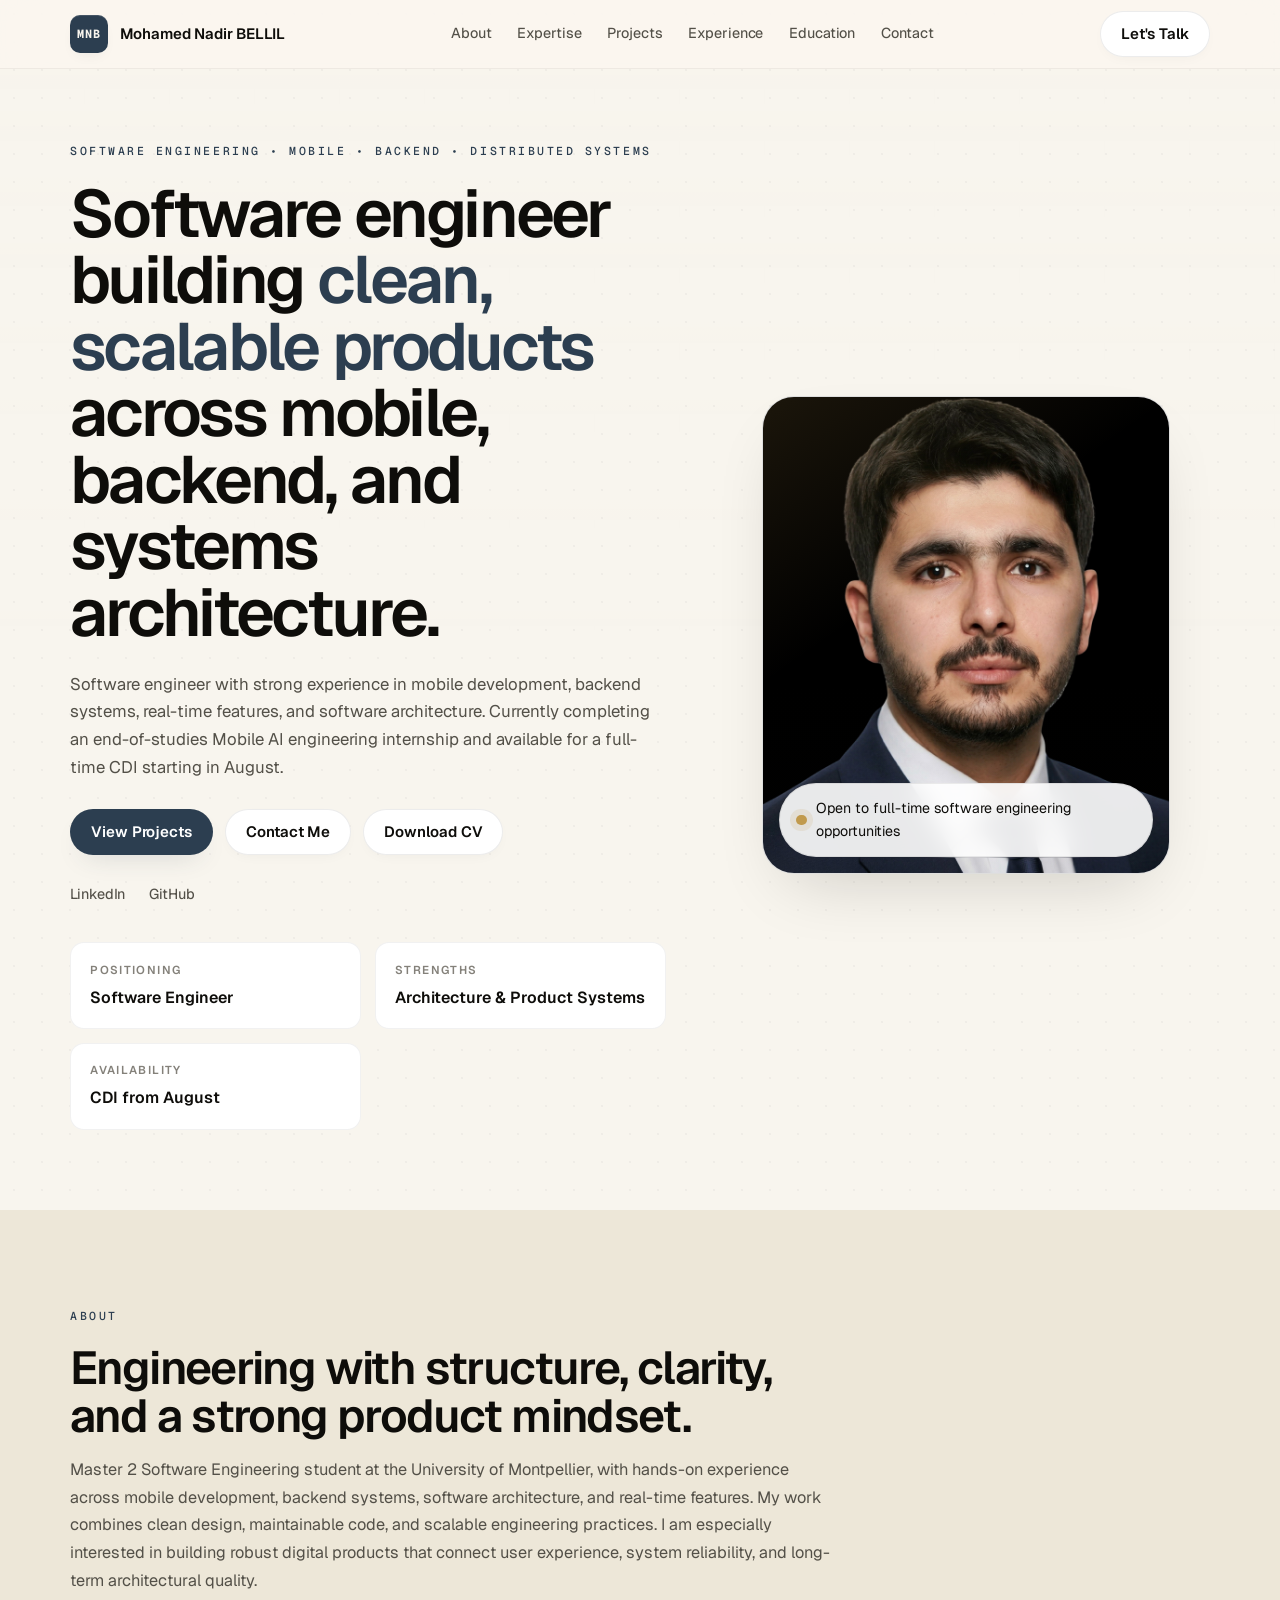
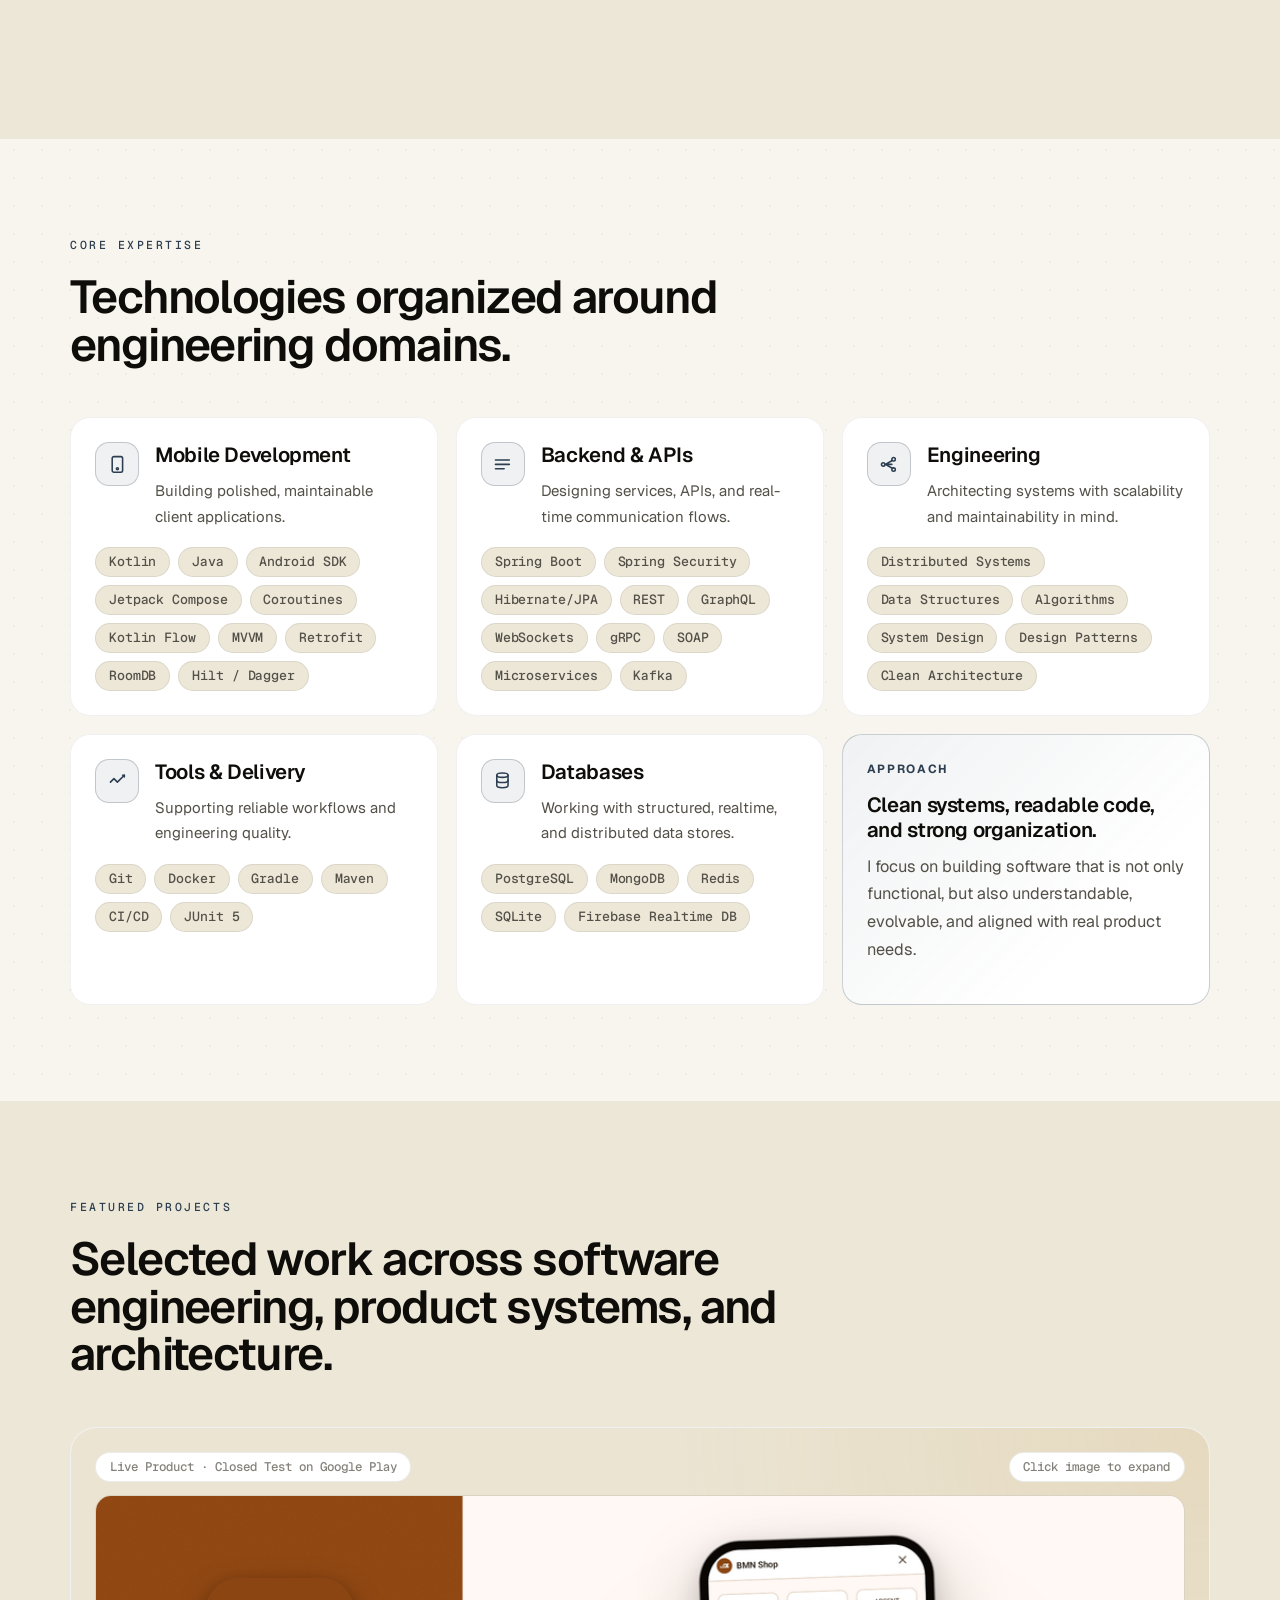
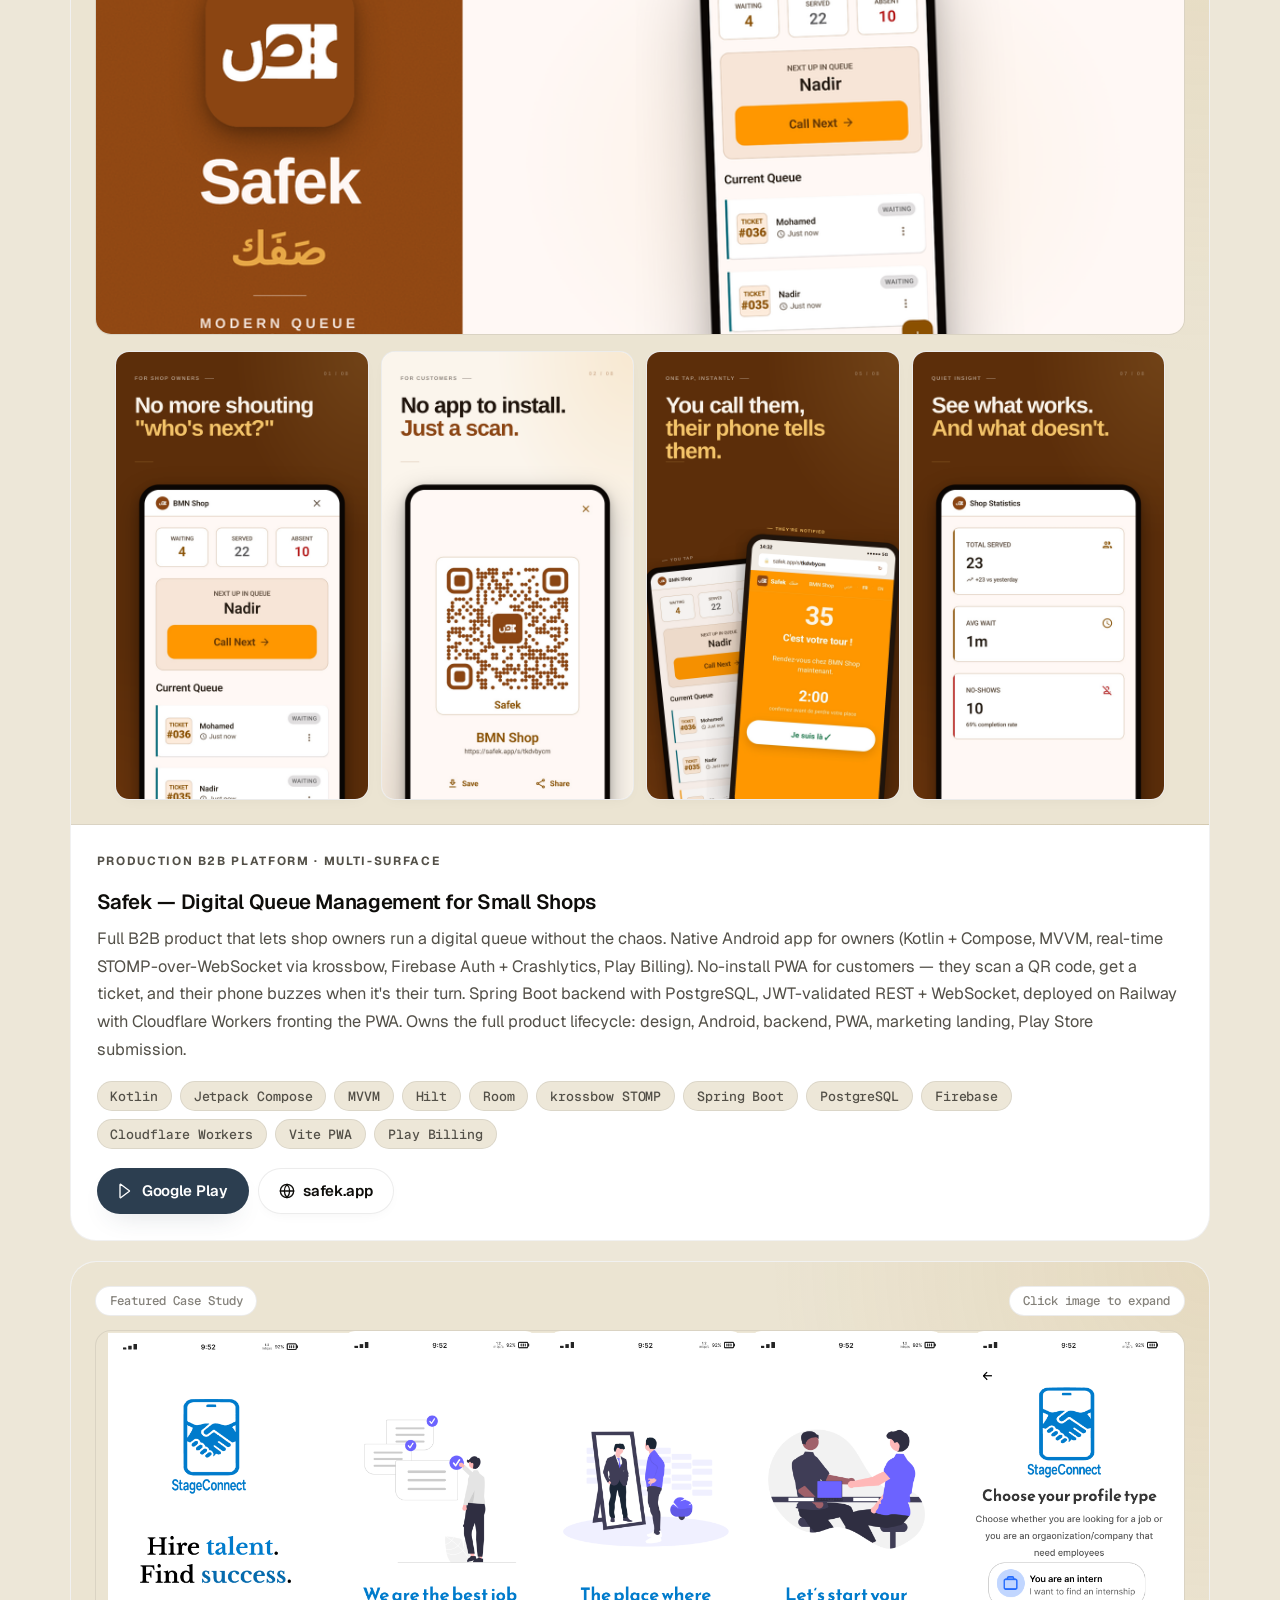
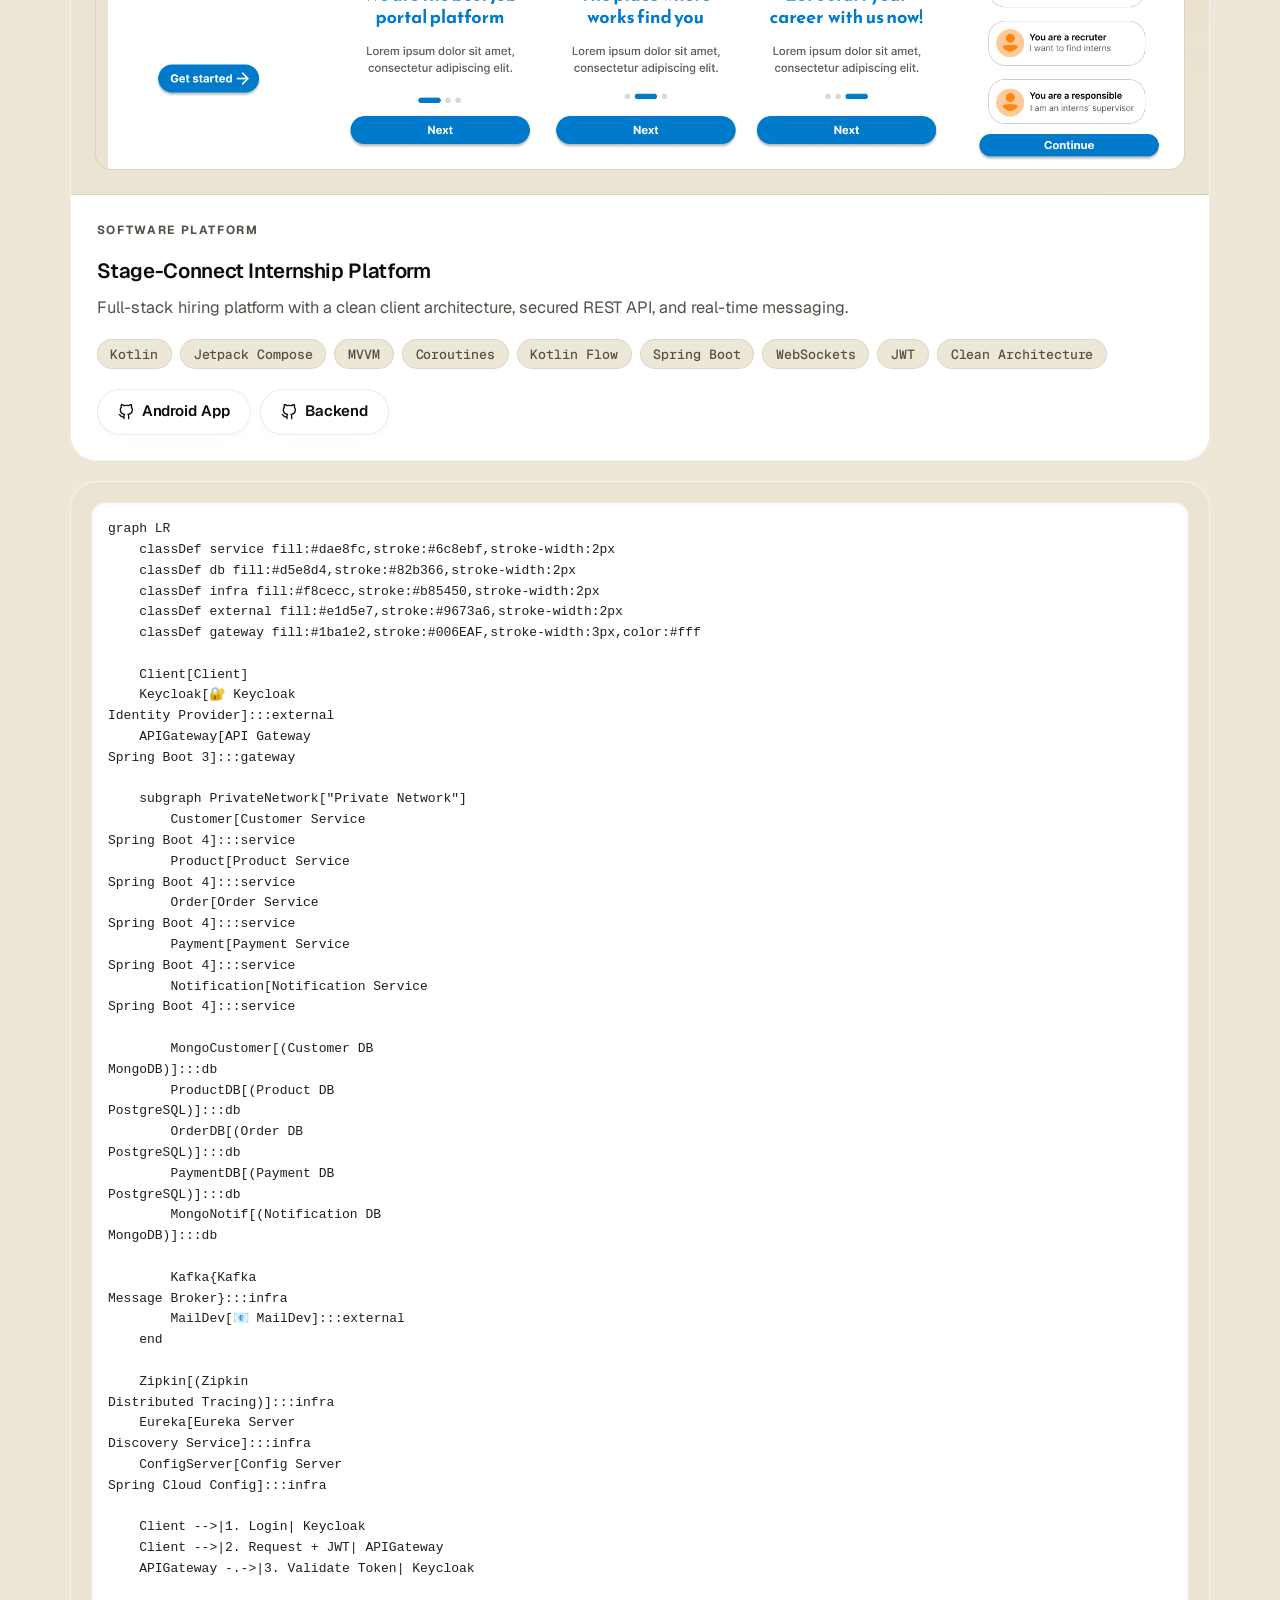
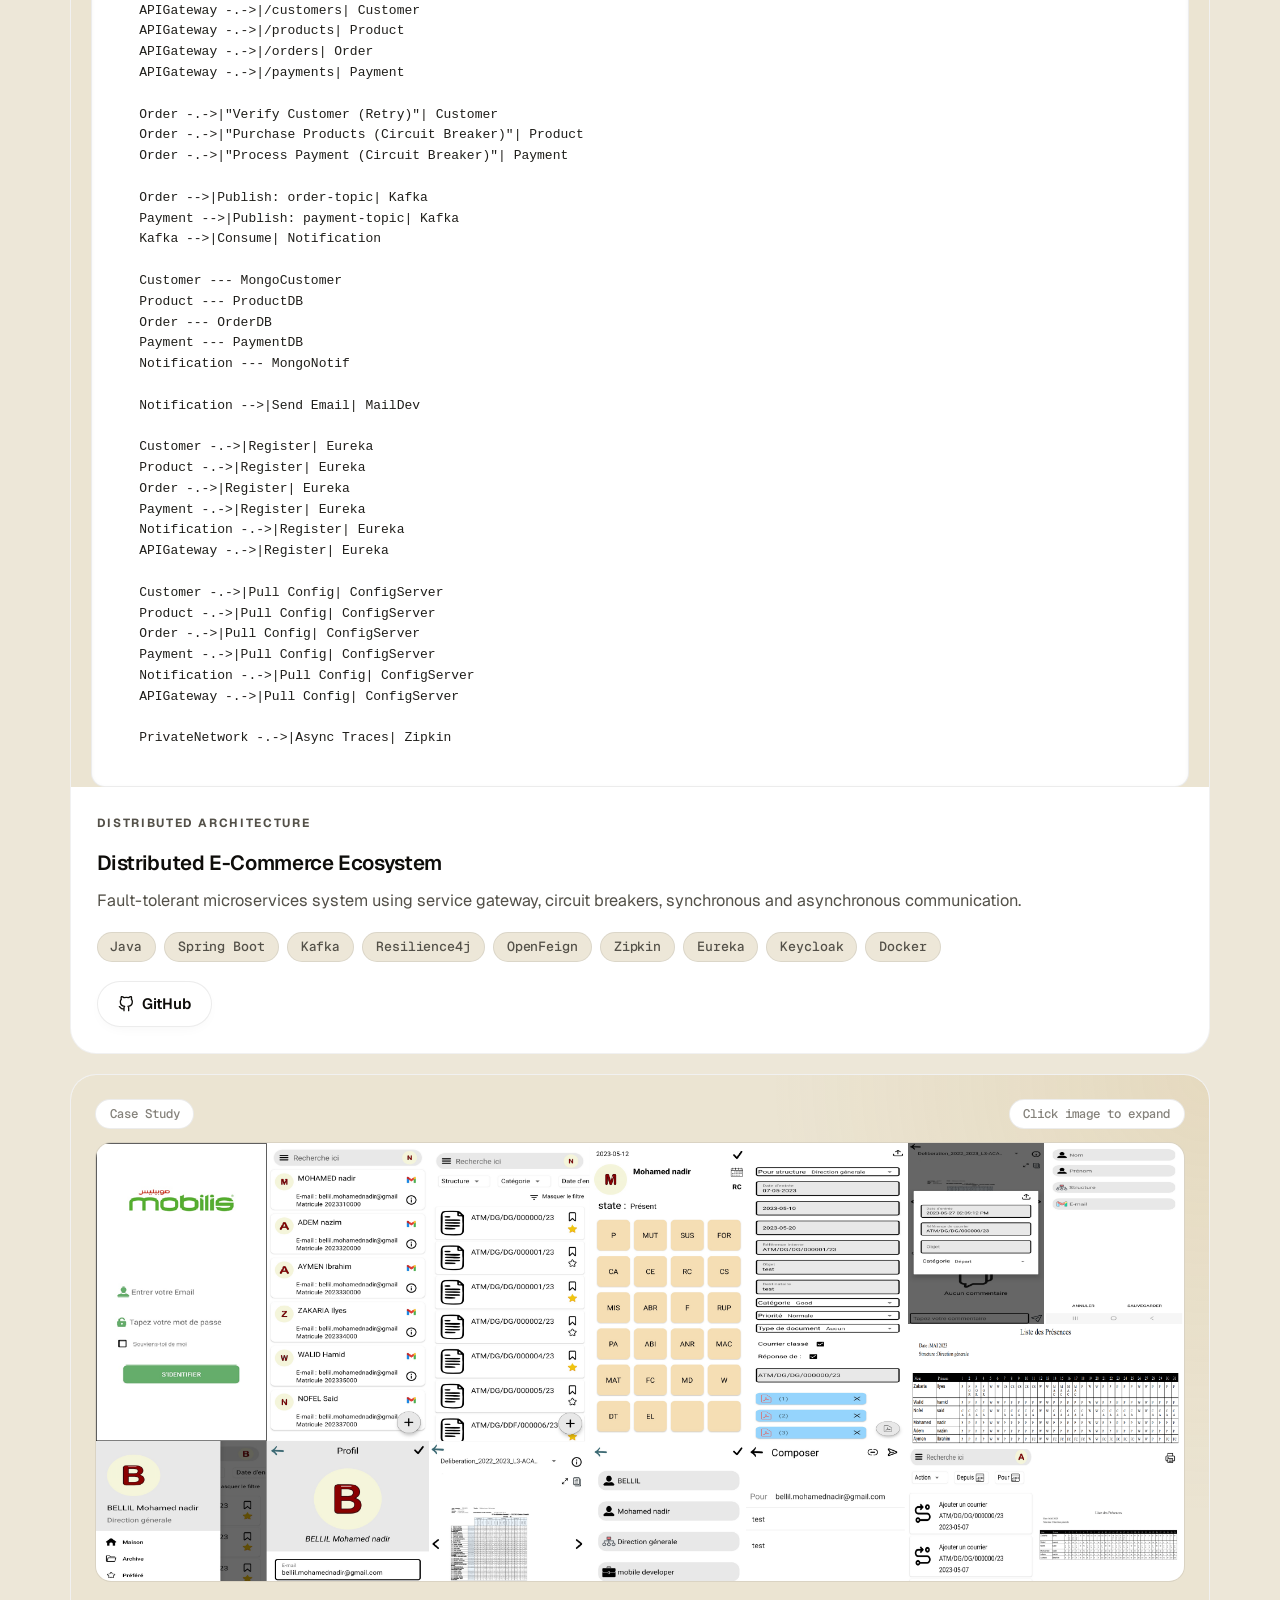
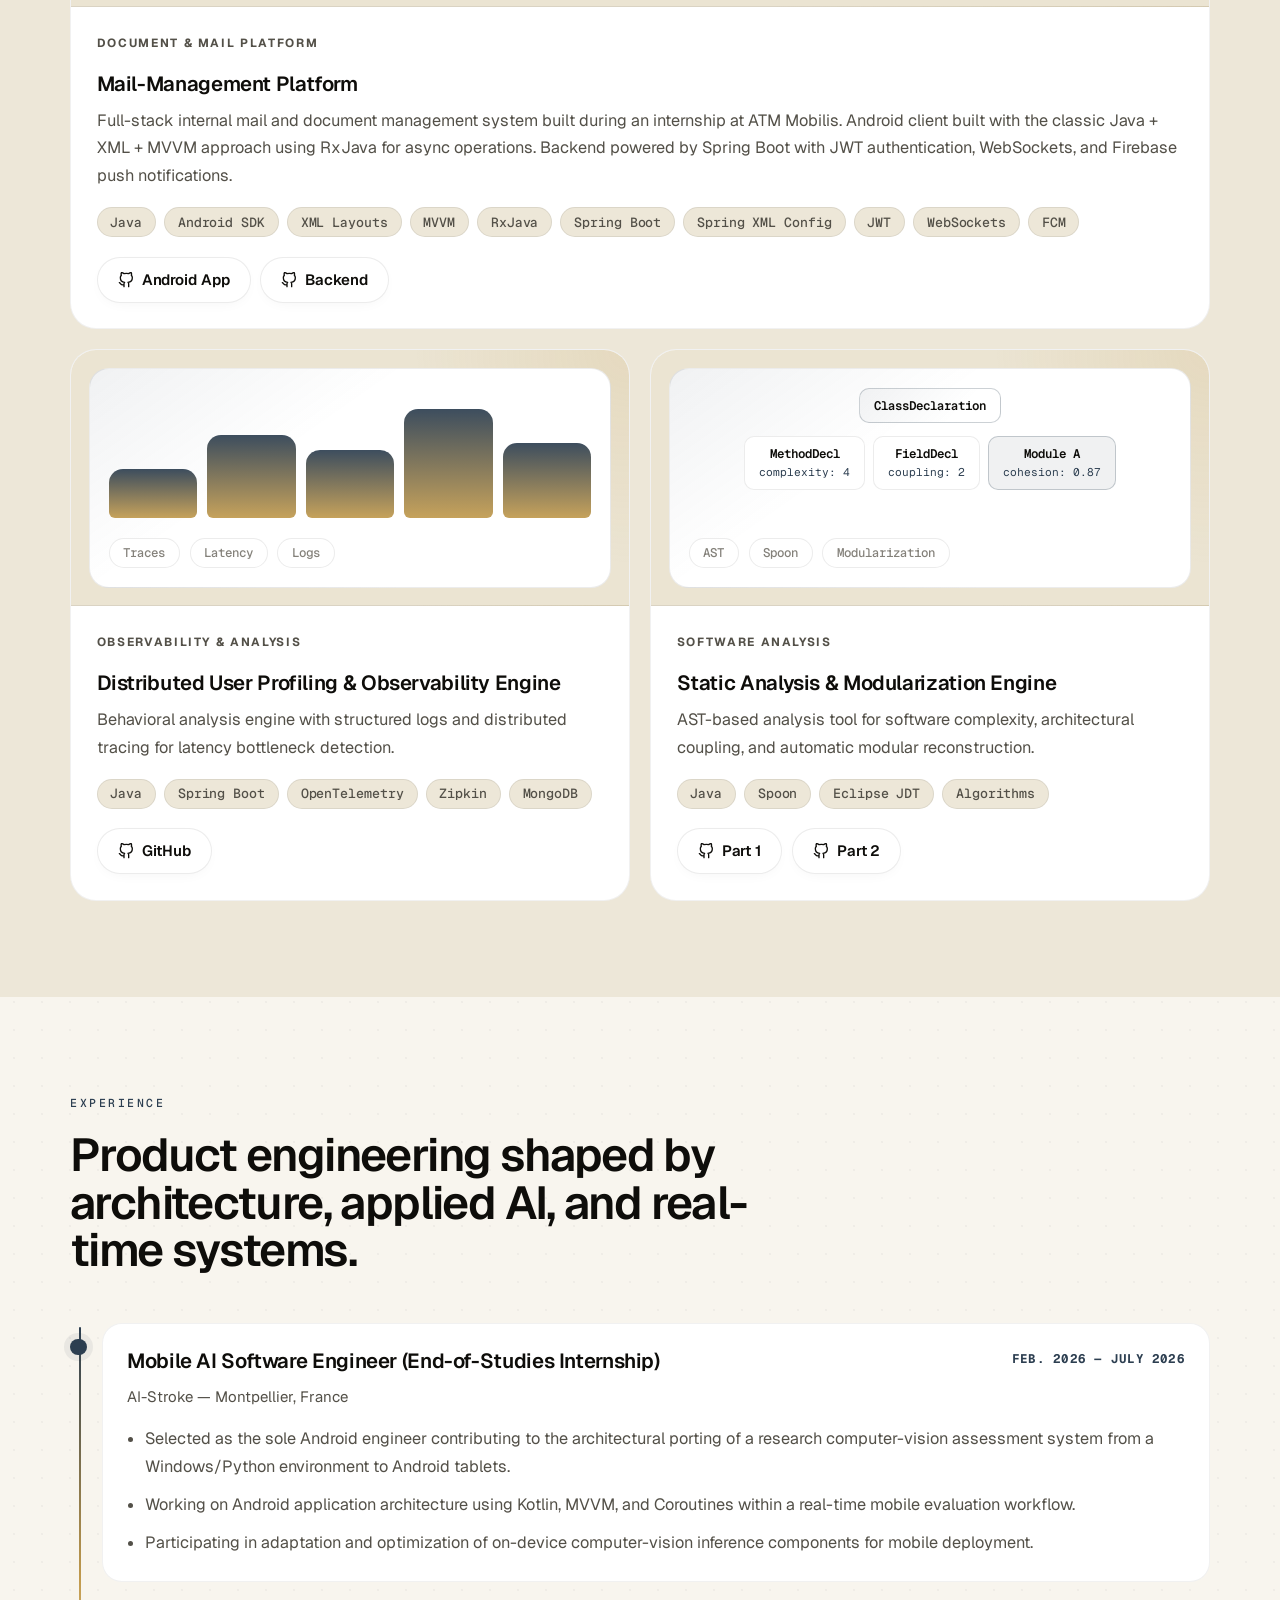
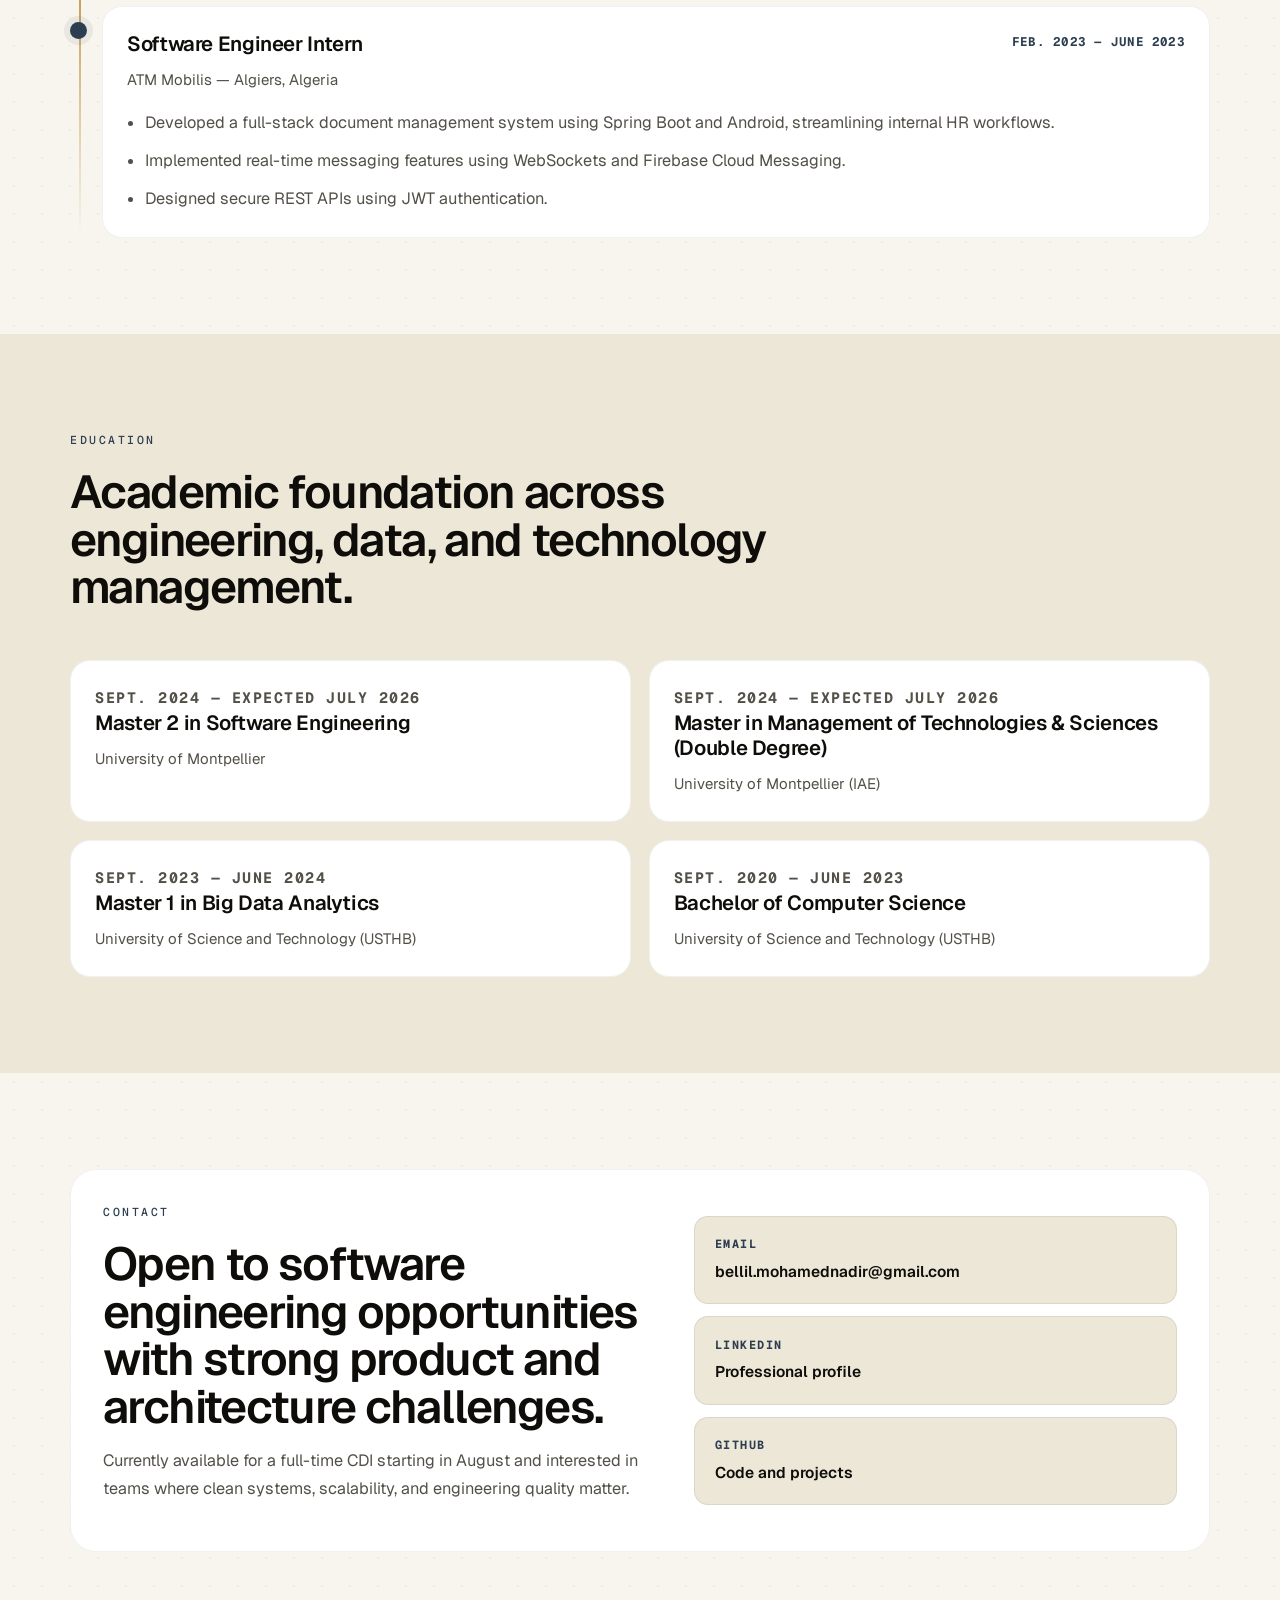
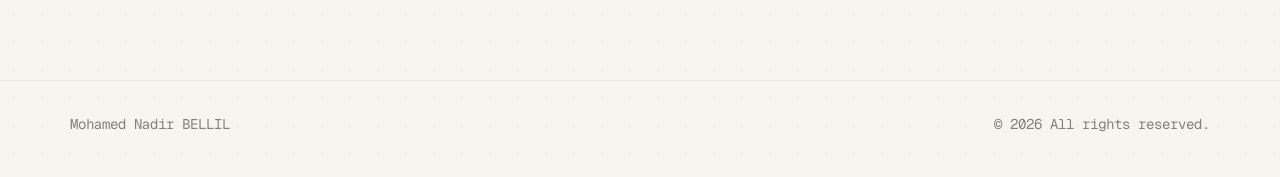
==== commit 779e5a29: "add new safek screenshots and the portfolio background" ====
--- a/index.html
+++ b/index.html
@@ -7,12 +7,13 @@
   <meta name="description" content="Software Engineer portfolio of Mohamed Nadir BELLIL — mobile, backend, distributed systems, software architecture, and scalable product engineering." />
   <link rel="preconnect" href="https://fonts.googleapis.com" />
   <link rel="preconnect" href="https://fonts.gstatic.com" crossorigin />
-  <!-- Instrument Serif (display italic for editorial accents) + Inter (body sans).
-       Instrument Serif is the de facto elegance font for 2026 portfolios —
-       a high-contrast Didone-adjacent serif whose italic carries personality
-       no geometric sans can match. Used only on the H1 accent and section
-       eyebrows; body copy stays in Inter for readability. -->
-  <link href="https://fonts.googleapis.com/css2?family=Inter:wght@400;500;600;700;800&family=Instrument+Serif:ital@0;1&display=swap" rel="stylesheet" />
+  <!-- Professional single-family typography:
+       • Geist (sans) — Vercel's variable sans, one family across
+         body, headings, and accents. No italic, no serif accent
+         layer — disciplined.
+       • Geist Mono — labels, dates, tags. Same family voice in a
+         mono cut. -->
+  <link href="https://fonts.googleapis.com/css2?family=Geist:wght@400;500;600;700;800&family=Geist+Mono:wght@400;500&display=swap" rel="stylesheet" />
   <link rel="stylesheet" href="style.css" />
 </head>
 <body>
--- a/style.css
+++ b/style.css
@@ -21,37 +21,56 @@
    ════════════════════════════════════════════════════════════════ */
 
 :root {
+  /* ── Palette pivot (May 2026) ─────────────────────────────
+     The previous all-warm palette (saddle brown + sienna on
+     pinkish cream) was internally consistent but homogeneous —
+     nothing on the page had any colour contrast with anything
+     else, and the design fatigue showed up as "warm SaaS
+     portfolio." Refined pairing:
+       • Soft champagne cream surface
+       • Deep slate as the ink colour (cool but warm-leaning —
+         it has a hint of indigo at the bottom that reads as
+         sophisticated, not SaaS-blue)
+       • Antique gold as the sparing highlight (eyebrows,
+         dates, the H1 serif italic accent)
+     The slate provides the contrast tension the all-warm
+     palette lacked; the gold appears so rarely that it reads
+     as an editorial credit-line colour, not a UI badge. */
+
   /* ── Surfaces ────────────────────────────────────────────── */
-  --bg:             #fff8f5;   /* warm cream, matches Safek bg exactly */
-  --bg-soft:        #fdf1e6;   /* subtle elevation for section-surface */
+  --bg:             #f8f5ee;   /* soft champagne cream */
+  --bg-soft:        #ede7d8;   /* deeper elevation for section-surface */
   --surface:        #ffffff;   /* card background */
   --surface-strong: #ffffff;   /* hover/elevated card */
-  --surface-muted:  #fbefe0;   /* deep wells (mermaid frame, image bg) */
-
-  --border:         rgba(89, 45, 12, 0.08);
-  --border-strong:  rgba(89, 45, 12, 0.14);
-  --border-accent:  rgba(255, 152, 0, 0.32);
-  --outline-hairline: rgba(35, 26, 17, 0.06);
+  --surface-muted:  #ebe4d2;   /* deep wells (mermaid frame, image bg) */
+
+  --border:         rgba(22, 22, 19, 0.08);
+  --border-strong:  rgba(22, 22, 19, 0.14);
+  --border-accent:  rgba(44, 62, 80, 0.24);
+  --outline-hairline: rgba(22, 22, 19, 0.06);
 
   /* ── Type colors ─────────────────────────────────────────── */
-  --text:           #2a1f15;   /* primary body — warm near-black */
-  --text-strong:    #1a1208;   /* headlines */
-  --text-muted:     #6a5540;   /* secondary / paragraphs */
-  --text-soft:      #8a7058;   /* tertiary / labels */
-
-  /* ── Accent (warm brown + orange highlight) ──────────────── */
-  --accent:         #8B4513;   /* primary — saddle brown, matches Safek */
-  --accent-deep:    #5a2d0c;   /* hover / pressed */
-  --accent-bright:  #ff9800;   /* secondary highlight — Safek orange */
-  --accent-soft:    rgba(139, 69, 19, 0.08);
-  --accent-warm:    rgba(255, 152, 0, 0.14);
-  --accent-glow:    rgba(139, 69, 19, 0.22);
-
-  /* ── Shadows — soft warm browns instead of cool blacks ──── */
-  --shadow-sm: 0 4px 16px -8px rgba(89, 45, 12, 0.12);
-  --shadow-md: 0 16px 40px -20px rgba(89, 45, 12, 0.18);
-  --shadow-lg: 0 28px 70px -28px rgba(89, 45, 12, 0.25);
-  --shadow-card: 0 20px 50px -25px rgba(89, 45, 12, 0.18);
+  --text:           #1f1e1a;   /* primary body — warm ink */
+  --text-strong:    #0e0d0a;   /* headlines — near-black */
+  --text-muted:     #535048;   /* secondary / paragraphs */
+  --text-soft:      #84817a;   /* tertiary / labels */
+
+  /* ── Accent (deep slate + antique gold highlight) ────────── */
+  --accent:         #2c3e50;   /* deep slate — the "ink colour" */
+  --accent-deep:    #1a2530;   /* hover / pressed */
+  --accent-bright:  #c19a4d;   /* antique gold — used sparingly */
+  --accent-soft:    rgba(44, 62, 80, 0.07);
+  --accent-warm:    rgba(193, 154, 77, 0.14);
+  --accent-glow:    rgba(44, 62, 80, 0.22);
+
+  /* ── Shadows — neutral ink shadows for the new palette.
+     Brown-tinted shadows from the previous warm palette read
+     as muddy against slate; pure ink shadows keep the slate
+     accent crisp without graying out at low opacity. */
+  --shadow-sm: 0 4px 16px -8px rgba(14, 13, 10, 0.08);
+  --shadow-md: 0 16px 40px -20px rgba(14, 13, 10, 0.14);
+  --shadow-lg: 0 28px 70px -28px rgba(14, 13, 10, 0.20);
+  --shadow-card: 0 20px 50px -25px rgba(14, 13, 10, 0.14);
 
   /* ── Geometry ────────────────────────────────────────────── */
   /* Slightly larger radii on the corners that matter (cards, hero
@@ -70,11 +89,15 @@
   --space-4: 1.25rem; --space-5: 1.5rem;  --space-6: 2rem;
   --space-7: 3rem;    --space-8: 4rem;    --space-9: 6rem;
 
-  --font-sans: 'Inter', ui-sans-serif, -apple-system, BlinkMacSystemFont,
+  /* Single professional family — Geist for everything visible,
+     Geist Mono for labels / dates / tags. No italic, no
+     editorial serif. The previous Fraunces / Instrument Serif
+     accent layer was personality-forward; clients who want a
+     restrained, professional read score that as "loud". */
+  --font-sans: 'Geist', 'Inter', ui-sans-serif, -apple-system, BlinkMacSystemFont,
     "Segoe UI", Roboto, "Helvetica Neue", Arial, sans-serif;
-  --font-serif: 'Instrument Serif', 'Iowan Old Style', 'Apple Garamond',
-    Baskerville, Georgia, serif;
-  --font-mono: ui-monospace, 'SF Mono', 'JetBrains Mono', Menlo, monospace;
+  --font-mono: 'Geist Mono', ui-monospace, 'SF Mono', 'JetBrains Mono',
+    Menlo, monospace;
   --transition: 220ms cubic-bezier(0.4, 0, 0.2, 1);
 }
 
@@ -85,15 +108,25 @@
   margin: 0;
   color: var(--text);
   font-family: var(--font-sans);
-  font-feature-settings: 'cv11', 'ss01', 'ss03';
+  /* Geist's stylistic sets — alternate 'a' + tighter punctuation +
+     slashed zero. The ss / cv keys are documented in Geist's CSS
+     spec on Vercel. */
+  font-feature-settings: 'ss01', 'ss02', 'cv11';
   line-height: 1.6;
-  background:
-    /* Same two-light-glow pattern as Safek's landing: warm orange
-       up top, soft brown wash at bottom. Restrained — the eye lands
-       on content, not on chrome. */
-    radial-gradient(ellipse 80% 50% at 50% 0%, rgba(255, 152, 0, 0.10), transparent 70%),
-    radial-gradient(ellipse 60% 40% at 50% 100%, rgba(139, 69, 19, 0.06), transparent 70%),
-    var(--bg);
+  /* Professional solid background: champagne cream with a very
+     faint dot-grid texture (1-px dots every 28 px, < 4 % alpha).
+     Reads as engineering / dossier paper without any visible
+     decorative gradient or coloured glow. The previous radial-
+     glow pattern + colourful orbs felt portfolio-decorative; this
+     reads as restrained, printed-document professional. */
+  background-color: var(--bg);
+  background-image: radial-gradient(
+    circle,
+    rgba(14, 13, 10, 0.035) 1px,
+    transparent 1px
+  );
+  background-size: 28px 28px;
+  background-position: 0 0;
   -webkit-font-smoothing: antialiased;
   text-rendering: optimizeLegibility;
 }
@@ -107,9 +140,14 @@
 /* ── Subtle film grain (kept very light on warm cream) ──── */
 .page-noise {
   position: fixed; inset: 0; pointer-events: none; opacity: 0.22;
+  /* Vertical hairline stripes at near-zero opacity for a faint
+     "printed grid" feel under the dot pattern. Updated for the
+     palette pivot: previous values referenced the old warm-cream
+     bg + saddle-brown hairline; now they use neutral ink so the
+     stripe sits cleanly under the slate / champagne palette. */
   background:
-    linear-gradient(rgba(255, 248, 245, 0.20), rgba(255, 248, 245, 0.05)),
-    repeating-linear-gradient(90deg, transparent 0, transparent 84px, rgba(89, 45, 12, 0.015) 85px);
+    linear-gradient(rgba(248, 245, 238, 0.20), rgba(248, 245, 238, 0.05)),
+    repeating-linear-gradient(90deg, transparent 0, transparent 84px, rgba(14, 13, 10, 0.015) 85px);
   mask-image: linear-gradient(to bottom, rgba(0, 0, 0, 0.85), transparent 88%);
 }
 
@@ -176,19 +214,14 @@
   letter-spacing: -0.04em;
   max-width: 24ch; font-weight: 600;
 }
-/* Editorial italic accent inside the h1 — the elegance lever. Switches
-   to Instrument Serif so a portion of the headline reads as a quiet
-   pull-quote rather than a marketing claim. */
+/* H1 accent span — same sans family as the rest, painted in the
+   slate accent so the highlighted phrase reads as the headline's
+   emphasis without resorting to italic or a second typeface. The
+   font-weight matches the surrounding h1 (600) so it doesn't pull
+   typographic attention beyond colour. */
 .h1-serif {
-  font-family: var(--font-serif);
-  font-style: italic;
-  font-weight: 400;
   color: var(--accent);
-  letter-spacing: 0;
-  /* Optical alignment — the serif sits a hair below the sans baseline
-     by default; this nudges it back up so the line reads as one phrase. */
-  font-size: 1.06em;
-  padding-right: 0.04em;
+  font-weight: 600;
 }
 h2 {
   margin-bottom: 1rem; color: var(--text-strong);
@@ -224,34 +257,66 @@
 /* ── Navbar ──────────────────────────────────────────────── */
 .navbar {
   position: sticky; top: 0; z-index: 100;
-  backdrop-filter: blur(16px); -webkit-backdrop-filter: blur(16px);
-  background: rgba(255, 248, 245, 0.82);
+  backdrop-filter: blur(20px) saturate(140%);
+  -webkit-backdrop-filter: blur(20px) saturate(140%);
+  /* Slightly more translucent so the body palette bleeds through —
+     "frosted glass" rather than "solid bar". */
+  background: rgba(251, 246, 240, 0.78);
+  /* Hairline border instead of an outline-thick border. The
+     near-imperceptible line keeps the bar anchored without reading
+     as chrome. */
   border-bottom: 1px solid var(--outline-hairline);
 }
 .navbar-inner {
-  min-height: 72px; display: flex; align-items: center;
+  min-height: 68px; display: flex; align-items: center;
   justify-content: space-between; gap: var(--space-4);
 }
-.brand { display: inline-flex; align-items: center; gap: 0.8rem; min-width: 0; }
+.brand {
+  display: inline-flex; align-items: center; gap: 0.7rem; min-width: 0;
+  /* Subtle hover bump on the entire brand cluster — the mark and
+     text track together. */
+  transition: opacity var(--transition);
+}
+.brand:hover { opacity: 0.85; }
 .brand-mark {
-  width: 2.5rem; height: 2.5rem; display: inline-grid; place-items: center;
-  border-radius: 12px;
-  background: linear-gradient(135deg, var(--accent), var(--accent-bright));
-  color: #ffffff;
-  font-size: 0.78rem; font-weight: 800; letter-spacing: 0.08em;
-  box-shadow: 0 8px 20px -8px var(--accent-glow);
+  /* Flat single-color mark instead of the brown→orange gradient that
+     read as 2010-SaaS. The deep-brown fill + tight letter-spacing +
+     subtle inner highlight (via the inset shadow) feels editorial,
+     like a printed monogram. */
+  width: 2.4rem; height: 2.4rem; display: inline-grid; place-items: center;
+  border-radius: 10px;
+  background: var(--accent);
+  color: var(--bg);
+  font-size: 0.74rem; font-weight: 700; letter-spacing: 0.10em;
+  font-family: var(--font-mono);
+  box-shadow:
+    inset 0 1px 0 rgba(255, 255, 255, 0.12),
+    0 6px 16px -10px var(--accent-glow);
 }
 .brand-text {
-  color: var(--text-strong); font-size: 0.95rem;
+  color: var(--text-strong); font-size: 0.94rem;
   font-weight: 600; white-space: nowrap;
+  letter-spacing: -0.01em;
+}
+.nav-links { display: none; align-items: center; gap: 1.6rem; }
+.nav-links a, .social-links a {
+  color: var(--text-muted); font-size: 0.9rem; font-weight: 450;
   letter-spacing: -0.005em;
-}
-.nav-links { display: none; align-items: center; gap: 1.4rem; }
-.nav-links a, .social-links a {
-  color: var(--text-muted); font-size: 0.93rem; font-weight: 500;
   transition: color var(--transition);
-}
-.nav-links a:hover, .social-links a:hover { color: var(--accent); }
+  /* Subtle underline-grow on hover instead of just a colour swap —
+     reads as more deliberate, matches editorial-link conventions. */
+  position: relative; padding: 0.25rem 0;
+}
+.nav-links a::after {
+  content: ""; position: absolute; left: 0; bottom: 0;
+  width: 100%; height: 1px;
+  background: var(--accent);
+  transform: scaleX(0); transform-origin: left;
+  transition: transform var(--transition);
+}
+.nav-links a:hover { color: var(--accent); }
+.nav-links a:hover::after { transform: scaleX(1); }
+.social-links a:hover { color: var(--accent); }
 
 /* ── Hero ────────────────────────────────────────────────── */
 .hero { padding-top: 4.5rem; padding-bottom: 5rem; }
@@ -334,19 +399,13 @@
 /* ── Portrait ────────────────────────────────────────────── */
 .hero-visual { position: relative; }
 .portrait-shell { position: relative; max-width: 520px; margin: 0 auto; }
-.orb {
-  position: absolute; border-radius: 999px;
-  filter: blur(72px); opacity: 0.5;
-}
-.orb-a {
-  width: 180px; height: 180px; top: -1rem; right: 0;
-  background: var(--accent-bright);
-}
-.orb-b {
-  width: 240px; height: 240px; bottom: 0; left: -1rem;
-  background: var(--accent);
-  opacity: 0.25;
-}
+/* Hero orbs removed for the professional pass. They were
+   personality-forward decorative blobs; an unadorned portrait
+   on the dot-grid background reads as a magazine portrait page
+   rather than a stylised hero. The .orb-a / .orb-b spans in
+   index.html stay (no template edit needed) but render to nothing
+   because the styles below collapse them to zero size. */
+.orb { display: none; }
 .portrait-card {
   position: relative; overflow: hidden; border-radius: 32px;
   background: var(--surface);
@@ -355,9 +414,12 @@
 }
 .portrait-card::after {
   content: ""; position: absolute; inset: 0; pointer-events: none;
+  /* Subtle warm-corner highlight (gold) + bottom ink vignette so
+     the portrait edges fade into the card. Updated from the warm-
+     brown rgba leftover so the vignette tracks the new palette. */
   background:
     linear-gradient(145deg, var(--accent-warm), transparent 38%),
-    linear-gradient(180deg, transparent 60%, rgba(89, 45, 12, 0.08));
+    linear-gradient(180deg, transparent 60%, rgba(14, 13, 10, 0.08));
 }
 .portrait-image {
   width: 100%; aspect-ratio: 0.92 / 1.08;
@@ -527,7 +589,7 @@
   padding: 1rem;
   overflow-x: auto;
   overflow-y: hidden;
-  box-shadow: inset 0 1px 4px rgba(89, 45, 12, 0.04);
+  box-shadow: inset 0 1px 4px rgba(14, 13, 10, 0.04);
 }
 .mermaid-frame svg {
   display: block;
@@ -555,8 +617,12 @@
   gap: 0.65rem; align-items: end;
 }
 .bars span {
+  /* Refined gradient — deep brown to refined sienna instead of
+     brown to Material orange. Reads as editorial data viz rather
+     than dashboard graph. */
   border-radius: 14px 14px 6px 6px;
   background: linear-gradient(180deg, var(--accent), var(--accent-bright));
+  opacity: 0.92;
 }
 .bars span:nth-child(1){height:38%} .bars span:nth-child(2){height:64%}
 .bars span:nth-child(3){height:52%} .bars span:nth-child(4){height:84%}
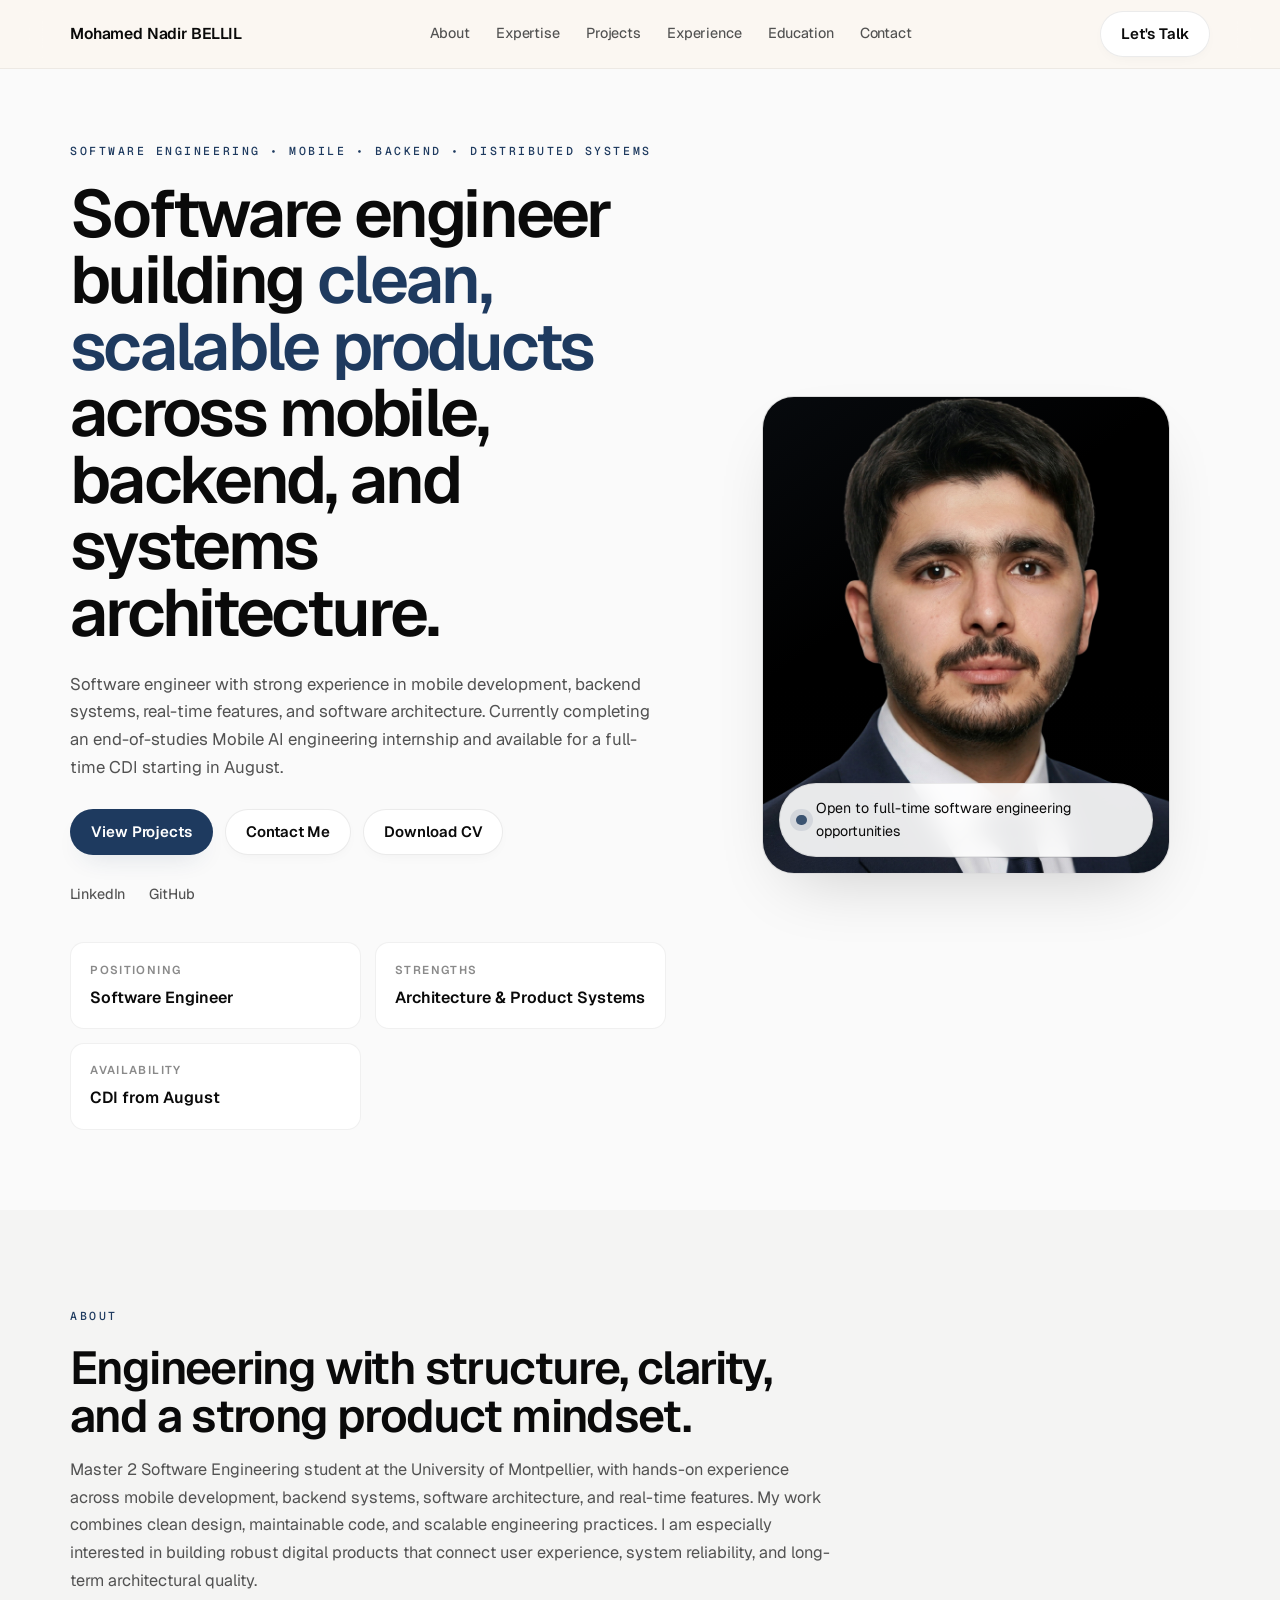
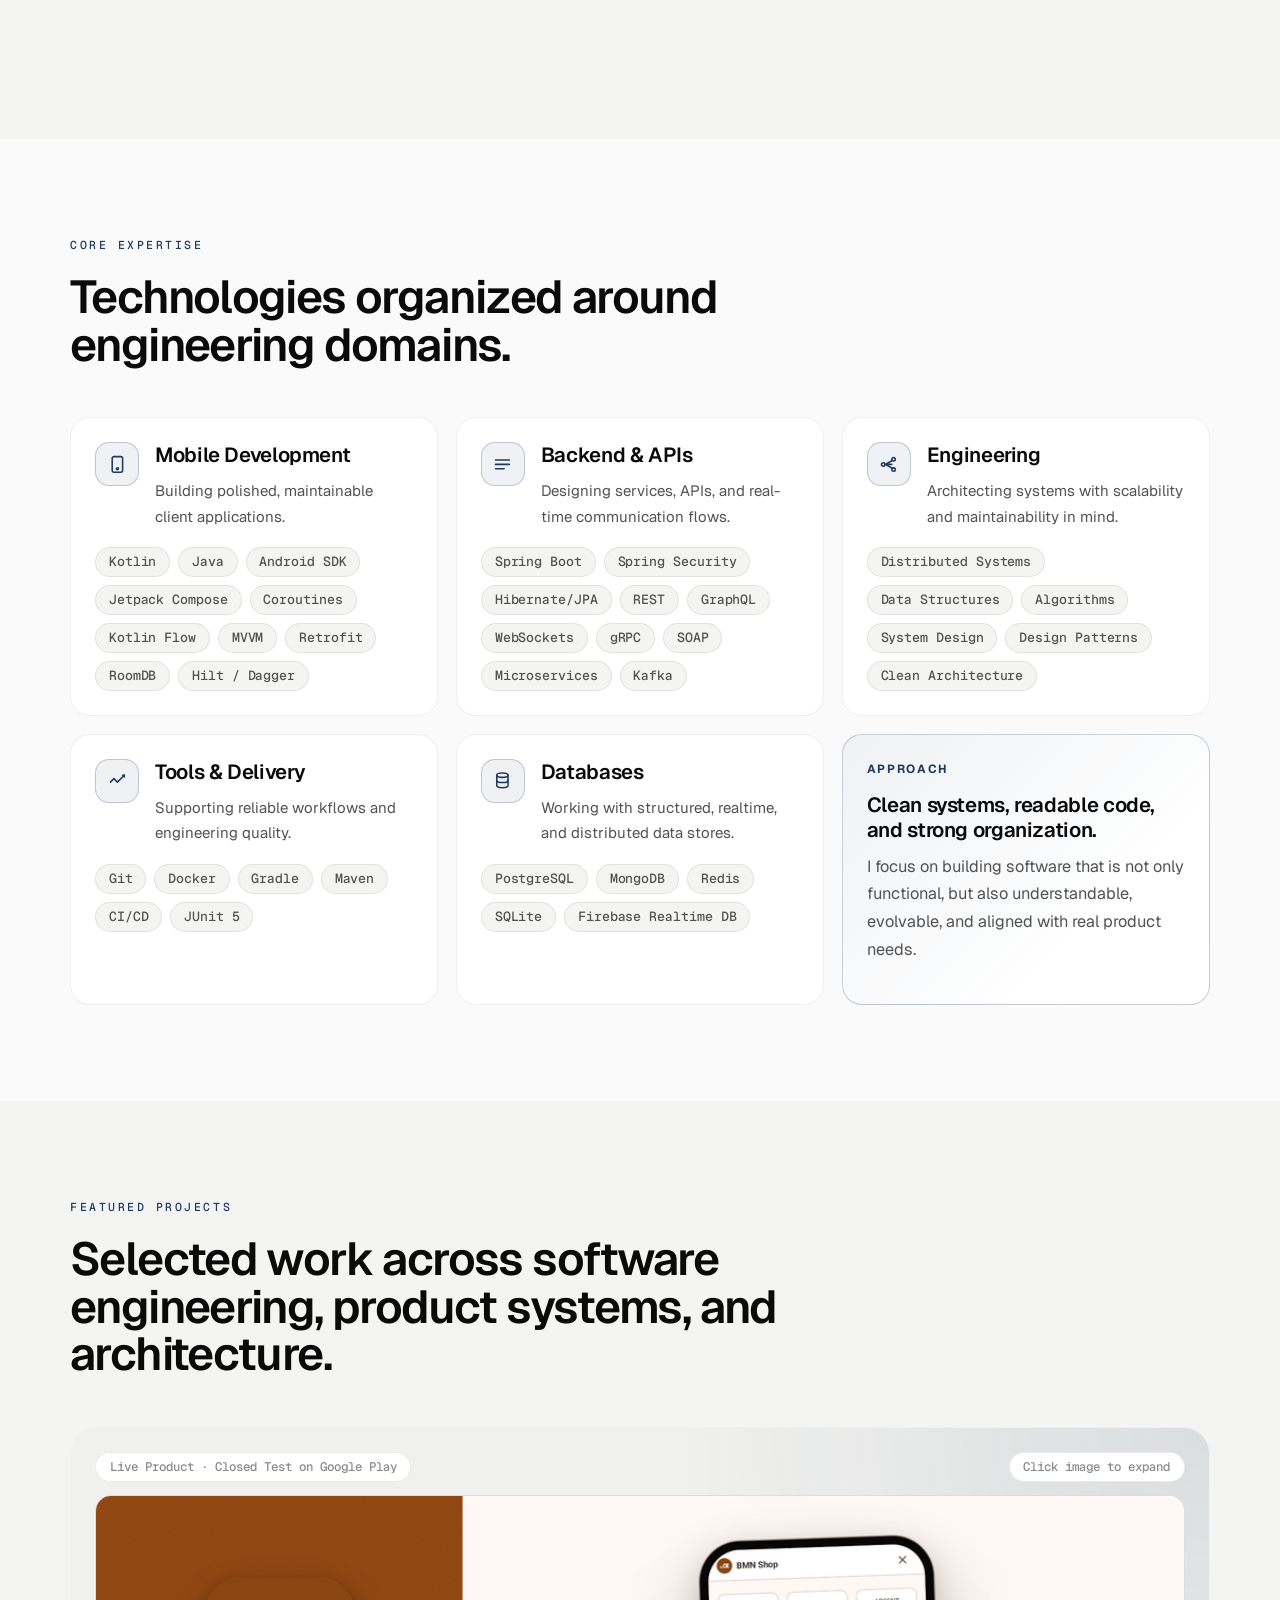
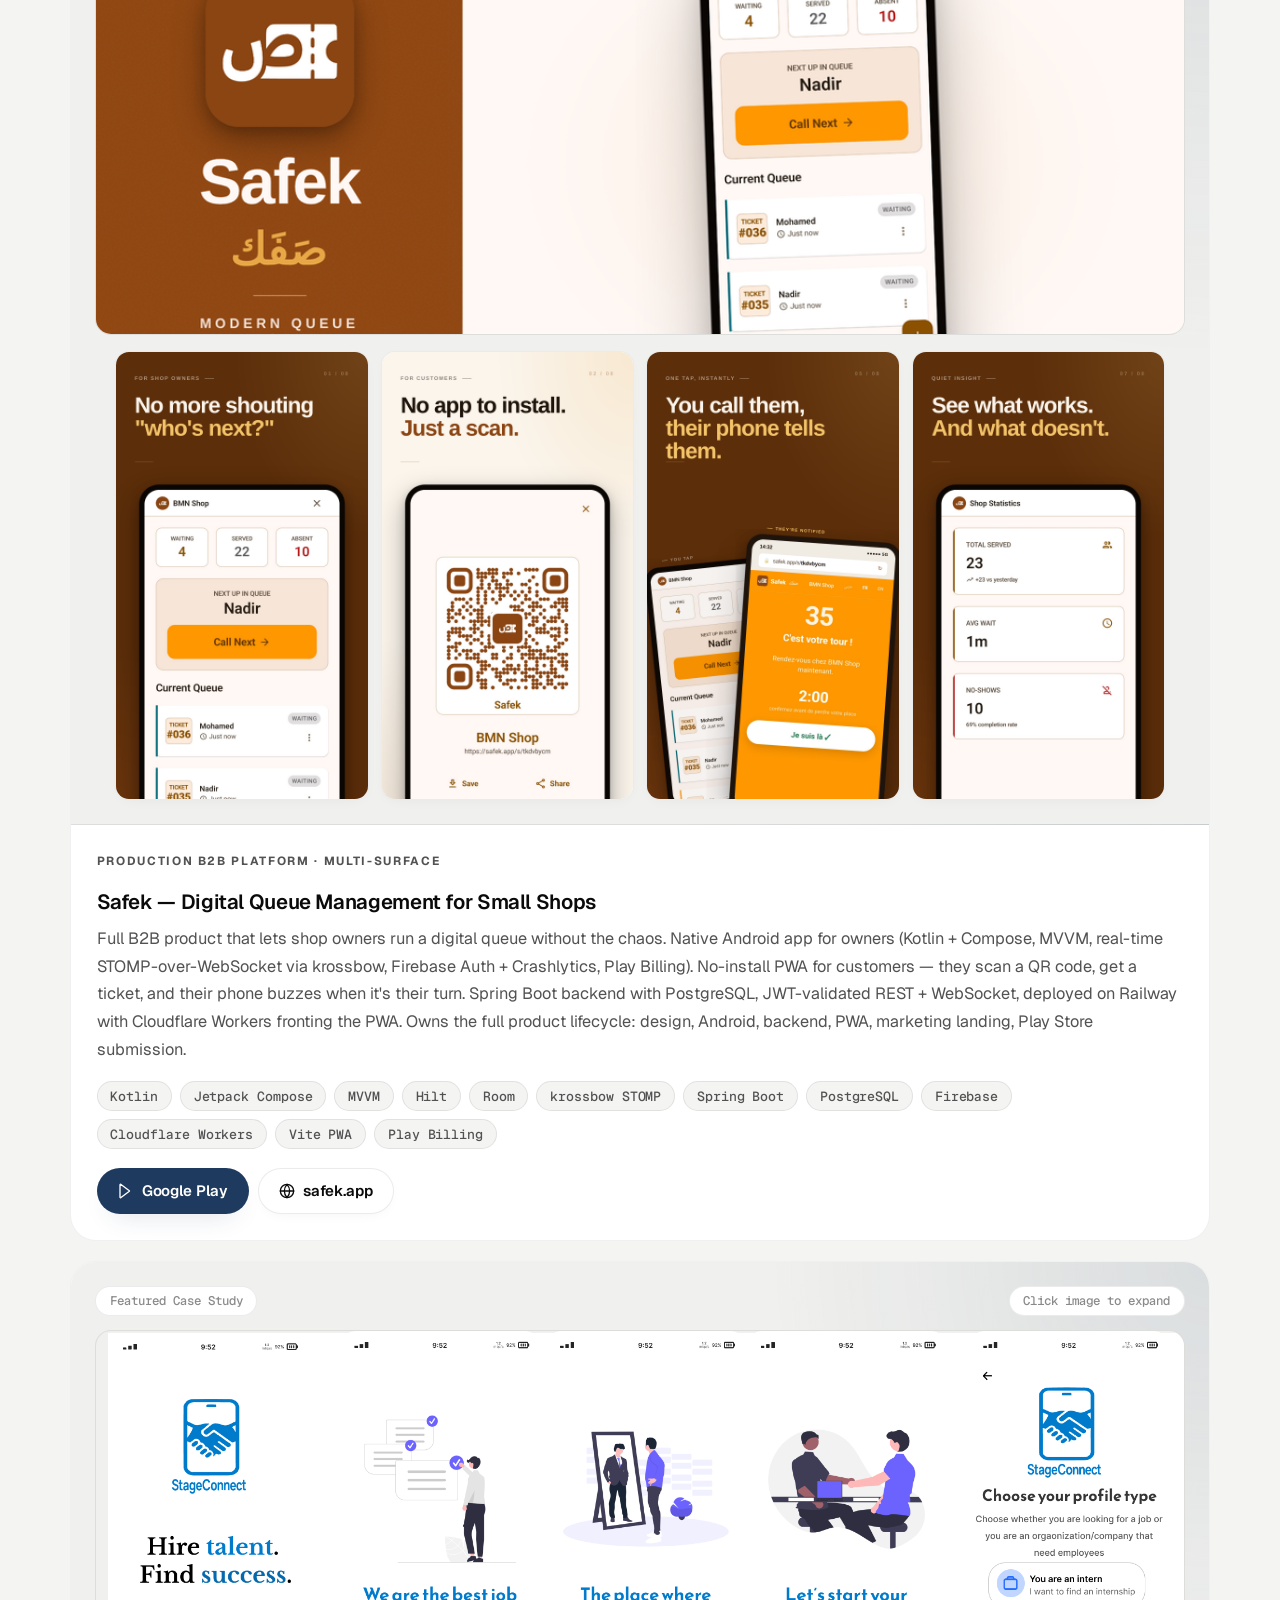
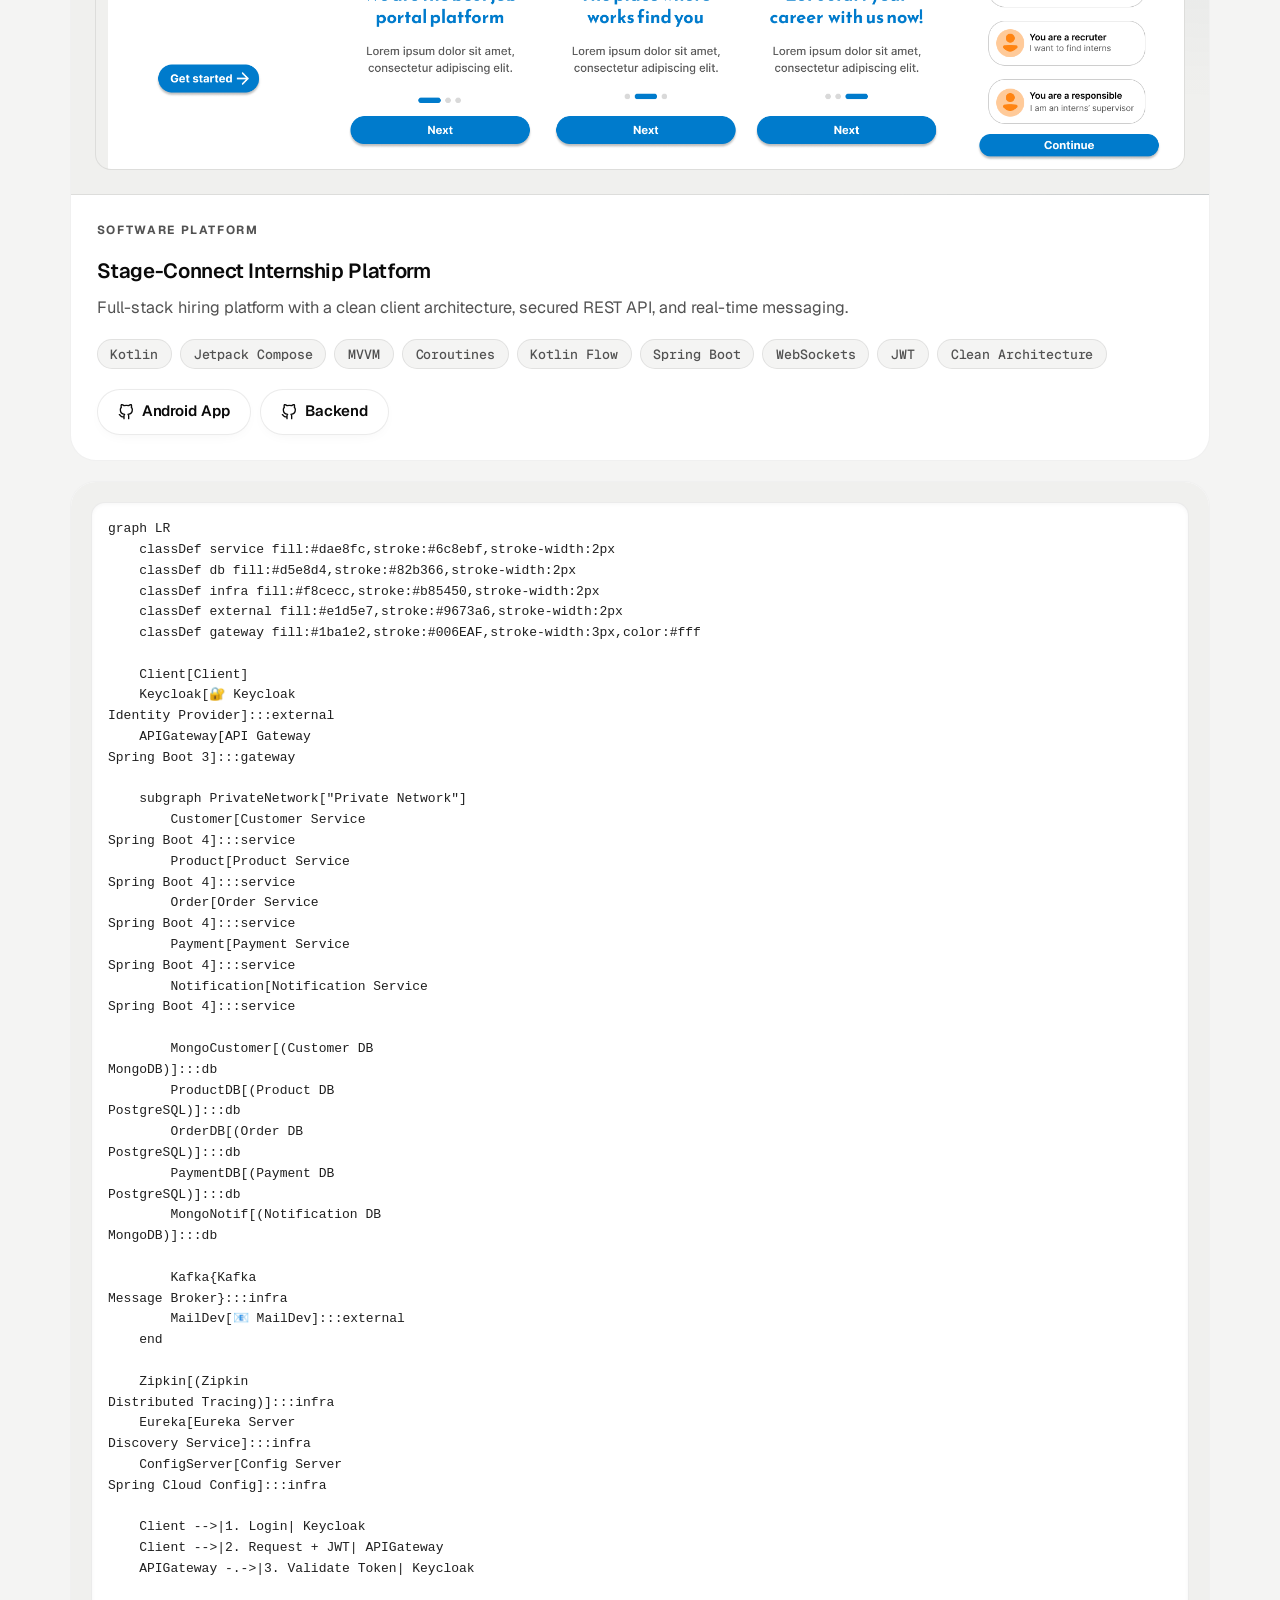
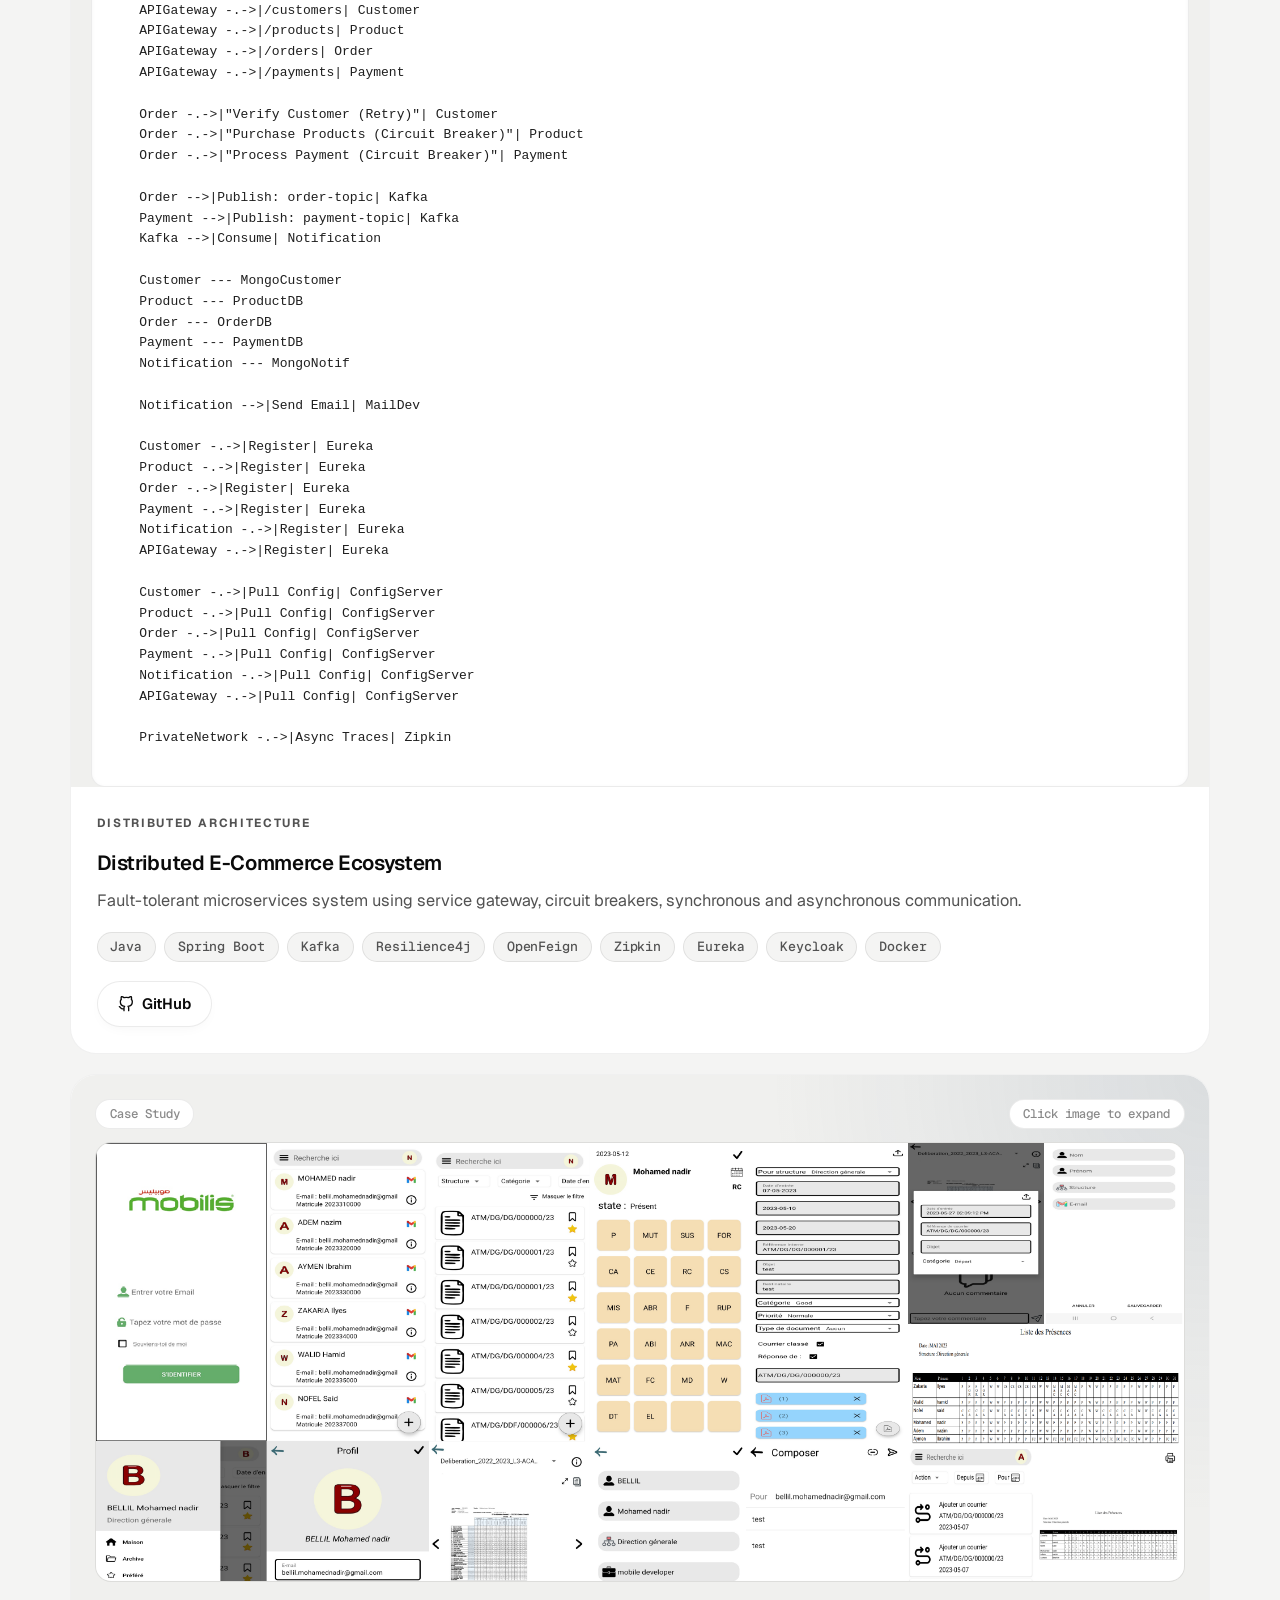
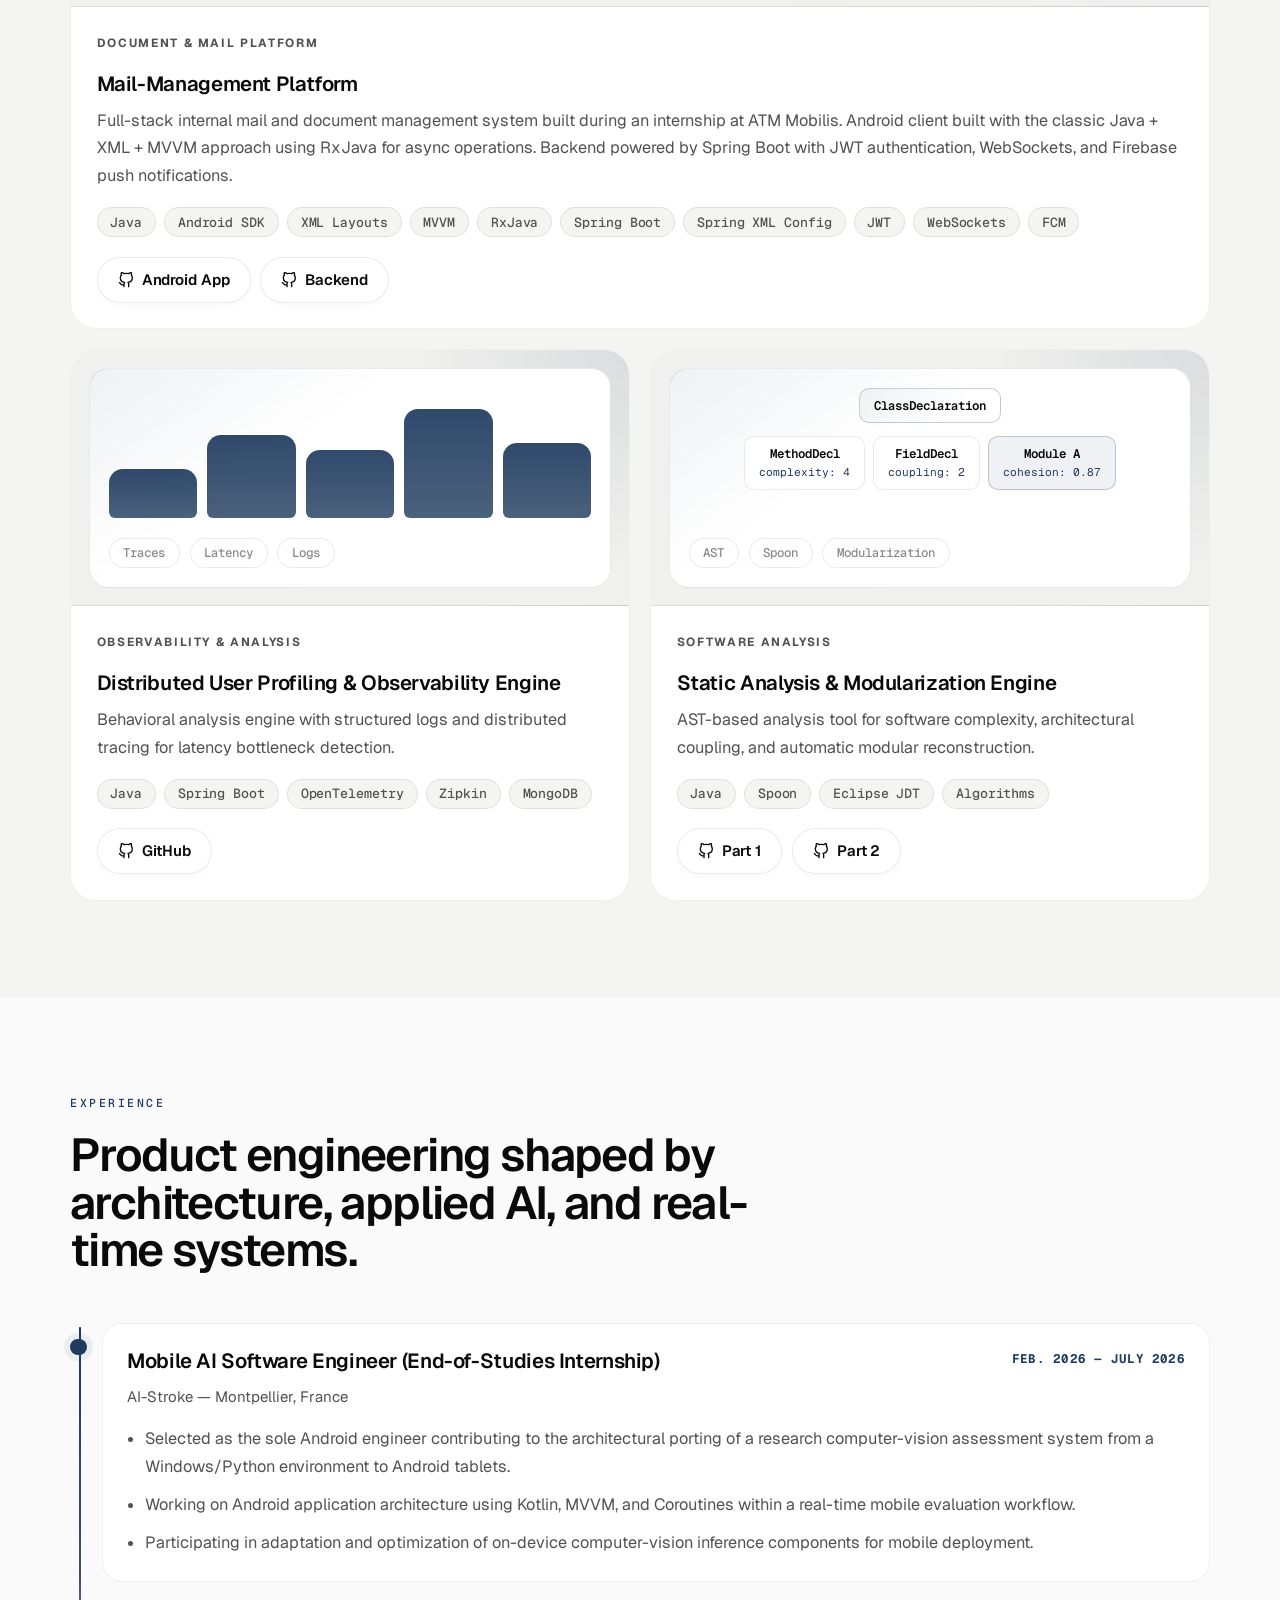
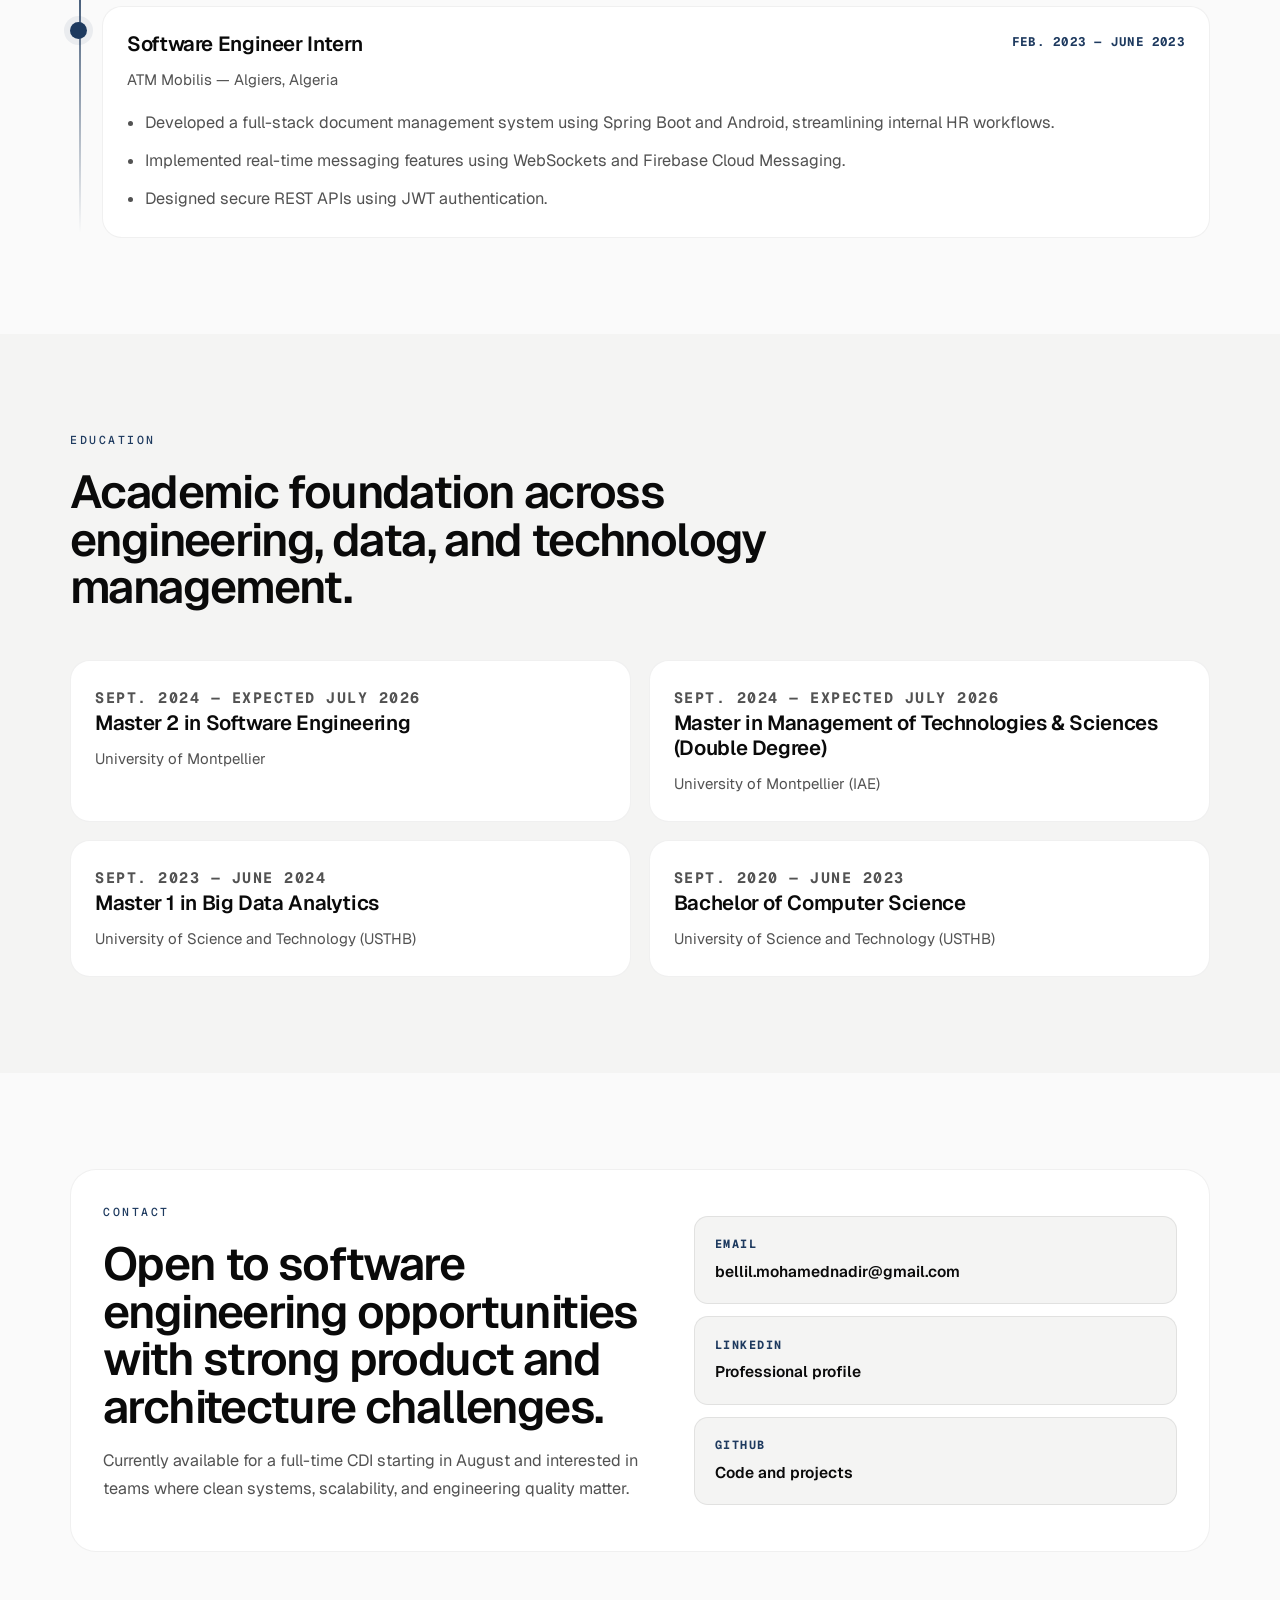
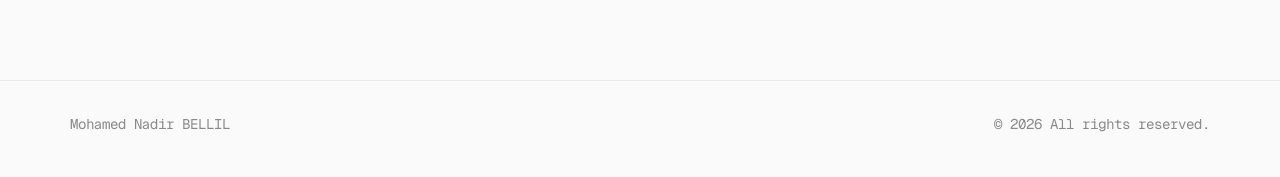
==== commit 8e1256e6: "fix the logo in the header" ====
--- a/index.html
+++ b/index.html
@@ -28,7 +28,6 @@
   <header class="navbar">
     <div class="container navbar-inner">
       <a href="#hero" class="brand" aria-label="Go to home section">
-        <span class="brand-mark">MNB</span>
         <span class="brand-text">Mohamed Nadir BELLIL</span>
       </a>
       <nav class="nav-links" aria-label="Primary navigation">
--- a/style.css
+++ b/style.css
@@ -21,56 +21,58 @@
    ════════════════════════════════════════════════════════════════ */
 
 :root {
-  /* ── Palette pivot (May 2026) ─────────────────────────────
-     The previous all-warm palette (saddle brown + sienna on
-     pinkish cream) was internally consistent but homogeneous —
-     nothing on the page had any colour contrast with anything
-     else, and the design fatigue showed up as "warm SaaS
-     portfolio." Refined pairing:
-       • Soft champagne cream surface
-       • Deep slate as the ink colour (cool but warm-leaning —
-         it has a hint of indigo at the bottom that reads as
-         sophisticated, not SaaS-blue)
-       • Antique gold as the sparing highlight (eyebrows,
-         dates, the H1 serif italic accent)
-     The slate provides the contrast tension the all-warm
-     palette lacked; the gold appears so rarely that it reads
-     as an editorial credit-line colour, not a UI badge. */
+  /* ── Professional palette (May 2026) ──────────────────────
+     Previous iterations leaned editorial / decorative (warm
+     champagne + slate + antique gold; before that warm cream
+     + saddle brown + sienna). "Professional" pulls hard the
+     other way — banking / consulting / law-firm aesthetic —
+     so the palette here is:
+       • Pure off-white surfaces, no warmth
+       • Near-black ink, no chroma in the body text
+       • Single deep-navy accent for links, eyebrows, and
+         section emphasis — universally read as "serious"
+         across industries
+       • Muted slate-blue secondary highlight (was antique
+         gold) so the rare two-tone spots — eyebrows next to
+         body, dates next to titles — still have a subtle
+         lift without warm decoration
+     No coloured gradients, no warm tints anywhere. The
+     palette holds entirely on white + greys + navy. */
 
   /* ── Surfaces ────────────────────────────────────────────── */
-  --bg:             #f8f5ee;   /* soft champagne cream */
-  --bg-soft:        #ede7d8;   /* deeper elevation for section-surface */
+  --bg:             #fafafa;   /* clean off-white */
+  --bg-soft:        #f4f4f3;   /* slight elevation for section-surface */
   --surface:        #ffffff;   /* card background */
   --surface-strong: #ffffff;   /* hover/elevated card */
-  --surface-muted:  #ebe4d2;   /* deep wells (mermaid frame, image bg) */
-
-  --border:         rgba(22, 22, 19, 0.08);
-  --border-strong:  rgba(22, 22, 19, 0.14);
-  --border-accent:  rgba(44, 62, 80, 0.24);
-  --outline-hairline: rgba(22, 22, 19, 0.06);
+  --surface-muted:  #f0f0ee;   /* deep wells (mermaid frame, image bg) */
+
+  --border:         rgba(10, 10, 10, 0.08);
+  --border-strong:  rgba(10, 10, 10, 0.14);
+  --border-accent:  rgba(30, 58, 95, 0.24);
+  --outline-hairline: rgba(10, 10, 10, 0.06);
 
   /* ── Type colors ─────────────────────────────────────────── */
-  --text:           #1f1e1a;   /* primary body — warm ink */
-  --text-strong:    #0e0d0a;   /* headlines — near-black */
-  --text-muted:     #535048;   /* secondary / paragraphs */
-  --text-soft:      #84817a;   /* tertiary / labels */
-
-  /* ── Accent (deep slate + antique gold highlight) ────────── */
-  --accent:         #2c3e50;   /* deep slate — the "ink colour" */
-  --accent-deep:    #1a2530;   /* hover / pressed */
-  --accent-bright:  #c19a4d;   /* antique gold — used sparingly */
-  --accent-soft:    rgba(44, 62, 80, 0.07);
-  --accent-warm:    rgba(193, 154, 77, 0.14);
-  --accent-glow:    rgba(44, 62, 80, 0.22);
+  --text:           #1f1f1f;   /* primary body — near-black */
+  --text-strong:    #0a0a0a;   /* headlines — true ink */
+  --text-muted:     #525252;   /* secondary / paragraphs */
+  --text-soft:      #8a8a8a;   /* tertiary / labels */
+
+  /* ── Accent (deep navy + muted slate-blue highlight) ─────── */
+  --accent:         #1e3a5f;   /* deep navy — classic professional */
+  --accent-deep:    #0f2540;   /* hover / pressed */
+  --accent-bright:  #3b5371;   /* muted slate-blue, sparingly */
+  --accent-soft:    rgba(30, 58, 95, 0.07);
+  --accent-warm:    rgba(59, 83, 113, 0.12);
+  --accent-glow:    rgba(30, 58, 95, 0.20);
 
   /* ── Shadows — neutral ink shadows for the new palette.
      Brown-tinted shadows from the previous warm palette read
      as muddy against slate; pure ink shadows keep the slate
      accent crisp without graying out at low opacity. */
-  --shadow-sm: 0 4px 16px -8px rgba(14, 13, 10, 0.08);
-  --shadow-md: 0 16px 40px -20px rgba(14, 13, 10, 0.14);
-  --shadow-lg: 0 28px 70px -28px rgba(14, 13, 10, 0.20);
-  --shadow-card: 0 20px 50px -25px rgba(14, 13, 10, 0.14);
+  --shadow-sm: 0 4px 16px -8px rgba(10, 10, 10, 0.08);
+  --shadow-md: 0 16px 40px -20px rgba(10, 10, 10, 0.14);
+  --shadow-lg: 0 28px 70px -28px rgba(10, 10, 10, 0.20);
+  --shadow-card: 0 20px 50px -25px rgba(10, 10, 10, 0.14);
 
   /* ── Geometry ────────────────────────────────────────────── */
   /* Slightly larger radii on the corners that matter (cards, hero
@@ -113,20 +115,12 @@
      spec on Vercel. */
   font-feature-settings: 'ss01', 'ss02', 'cv11';
   line-height: 1.6;
-  /* Professional solid background: champagne cream with a very
-     faint dot-grid texture (1-px dots every 28 px, < 4 % alpha).
-     Reads as engineering / dossier paper without any visible
-     decorative gradient or coloured glow. The previous radial-
-     glow pattern + colourful orbs felt portfolio-decorative; this
-     reads as restrained, printed-document professional. */
-  background-color: var(--bg);
-  background-image: radial-gradient(
-    circle,
-    rgba(14, 13, 10, 0.035) 1px,
-    transparent 1px
-  );
-  background-size: 28px 28px;
-  background-position: 0 0;
+  /* True solid off-white. No dot grid, no radial gradient, no
+     atmospheric tint. Banking / consulting / law-firm sites all
+     ship pure solid backgrounds — any pattern, even subtle dots,
+     reads as decorative. The page leans entirely on typography
+     hierarchy + the navy accent for visual interest. */
+  background: var(--bg);
   -webkit-font-smoothing: antialiased;
   text-rendering: optimizeLegibility;
 }
@@ -139,16 +133,12 @@
 
 /* ── Subtle film grain (kept very light on warm cream) ──── */
 .page-noise {
-  position: fixed; inset: 0; pointer-events: none; opacity: 0.22;
-  /* Vertical hairline stripes at near-zero opacity for a faint
-     "printed grid" feel under the dot pattern. Updated for the
-     palette pivot: previous values referenced the old warm-cream
-     bg + saddle-brown hairline; now they use neutral ink so the
-     stripe sits cleanly under the slate / champagne palette. */
-  background:
-    linear-gradient(rgba(248, 245, 238, 0.20), rgba(248, 245, 238, 0.05)),
-    repeating-linear-gradient(90deg, transparent 0, transparent 84px, rgba(14, 13, 10, 0.015) 85px);
-  mask-image: linear-gradient(to bottom, rgba(0, 0, 0, 0.85), transparent 88%);
+  /* Page-noise removed for the professional pass. The stripes
+     were the last decorative layer — removing them leaves a
+     completely clean surface where every visible mark on the
+     page is content. The .page-noise div in index.html stays
+     (no template edit needed) but renders as nothing. */
+  display: none;
 }
 
 /* ── Lightbox ────────────────────────────────────────────── */
@@ -272,29 +262,12 @@
   justify-content: space-between; gap: var(--space-4);
 }
 .brand {
-  display: inline-flex; align-items: center; gap: 0.7rem; min-width: 0;
-  /* Subtle hover bump on the entire brand cluster — the mark and
-     text track together. */
+  display: inline-flex; align-items: center; min-width: 0;
   transition: opacity var(--transition);
 }
 .brand:hover { opacity: 0.85; }
-.brand-mark {
-  /* Flat single-color mark instead of the brown→orange gradient that
-     read as 2010-SaaS. The deep-brown fill + tight letter-spacing +
-     subtle inner highlight (via the inset shadow) feels editorial,
-     like a printed monogram. */
-  width: 2.4rem; height: 2.4rem; display: inline-grid; place-items: center;
-  border-radius: 10px;
-  background: var(--accent);
-  color: var(--bg);
-  font-size: 0.74rem; font-weight: 700; letter-spacing: 0.10em;
-  font-family: var(--font-mono);
-  box-shadow:
-    inset 0 1px 0 rgba(255, 255, 255, 0.12),
-    0 6px 16px -10px var(--accent-glow);
-}
 .brand-text {
-  color: var(--text-strong); font-size: 0.94rem;
+  color: var(--text-strong); font-size: 0.98rem;
   font-weight: 600; white-space: nowrap;
   letter-spacing: -0.01em;
 }
@@ -419,7 +392,7 @@
      brown rgba leftover so the vignette tracks the new palette. */
   background:
     linear-gradient(145deg, var(--accent-warm), transparent 38%),
-    linear-gradient(180deg, transparent 60%, rgba(14, 13, 10, 0.08));
+    linear-gradient(180deg, transparent 60%, rgba(10, 10, 10, 0.08));
 }
 .portrait-image {
   width: 100%; aspect-ratio: 0.92 / 1.08;
@@ -589,7 +562,7 @@
   padding: 1rem;
   overflow-x: auto;
   overflow-y: hidden;
-  box-shadow: inset 0 1px 4px rgba(14, 13, 10, 0.04);
+  box-shadow: inset 0 1px 4px rgba(10, 10, 10, 0.04);
 }
 .mermaid-frame svg {
   display: block;
@@ -783,7 +756,7 @@
 }
 
 @media (max-width: 699px) {
-  .brand-text { display: none; }
+  .brand-text { font-size: 0.86rem; letter-spacing: -0.015em; }
   .section { padding: 4.5rem 0; }
   .btn-nav { min-height: 42px; padding: 0 0.9rem; font-size: 0.88rem; }
   .project-visual { min-height: 200px; }
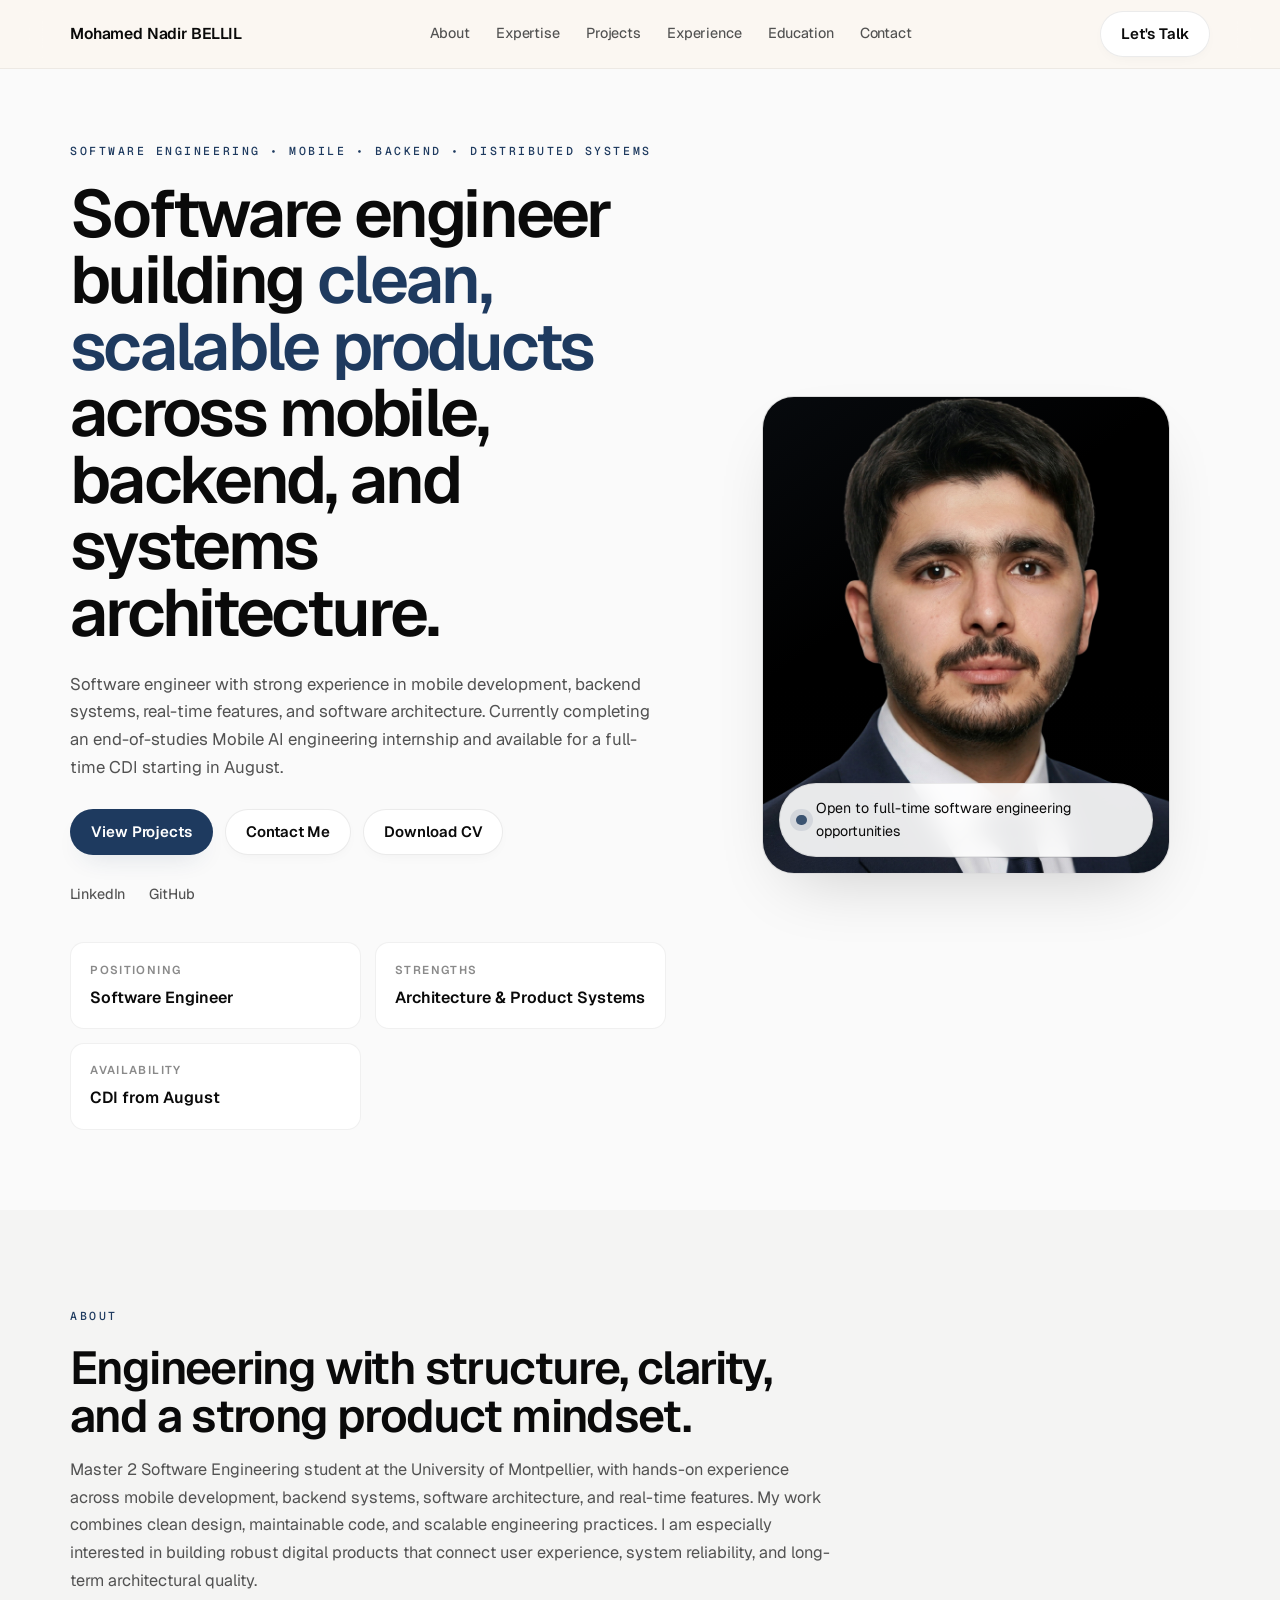
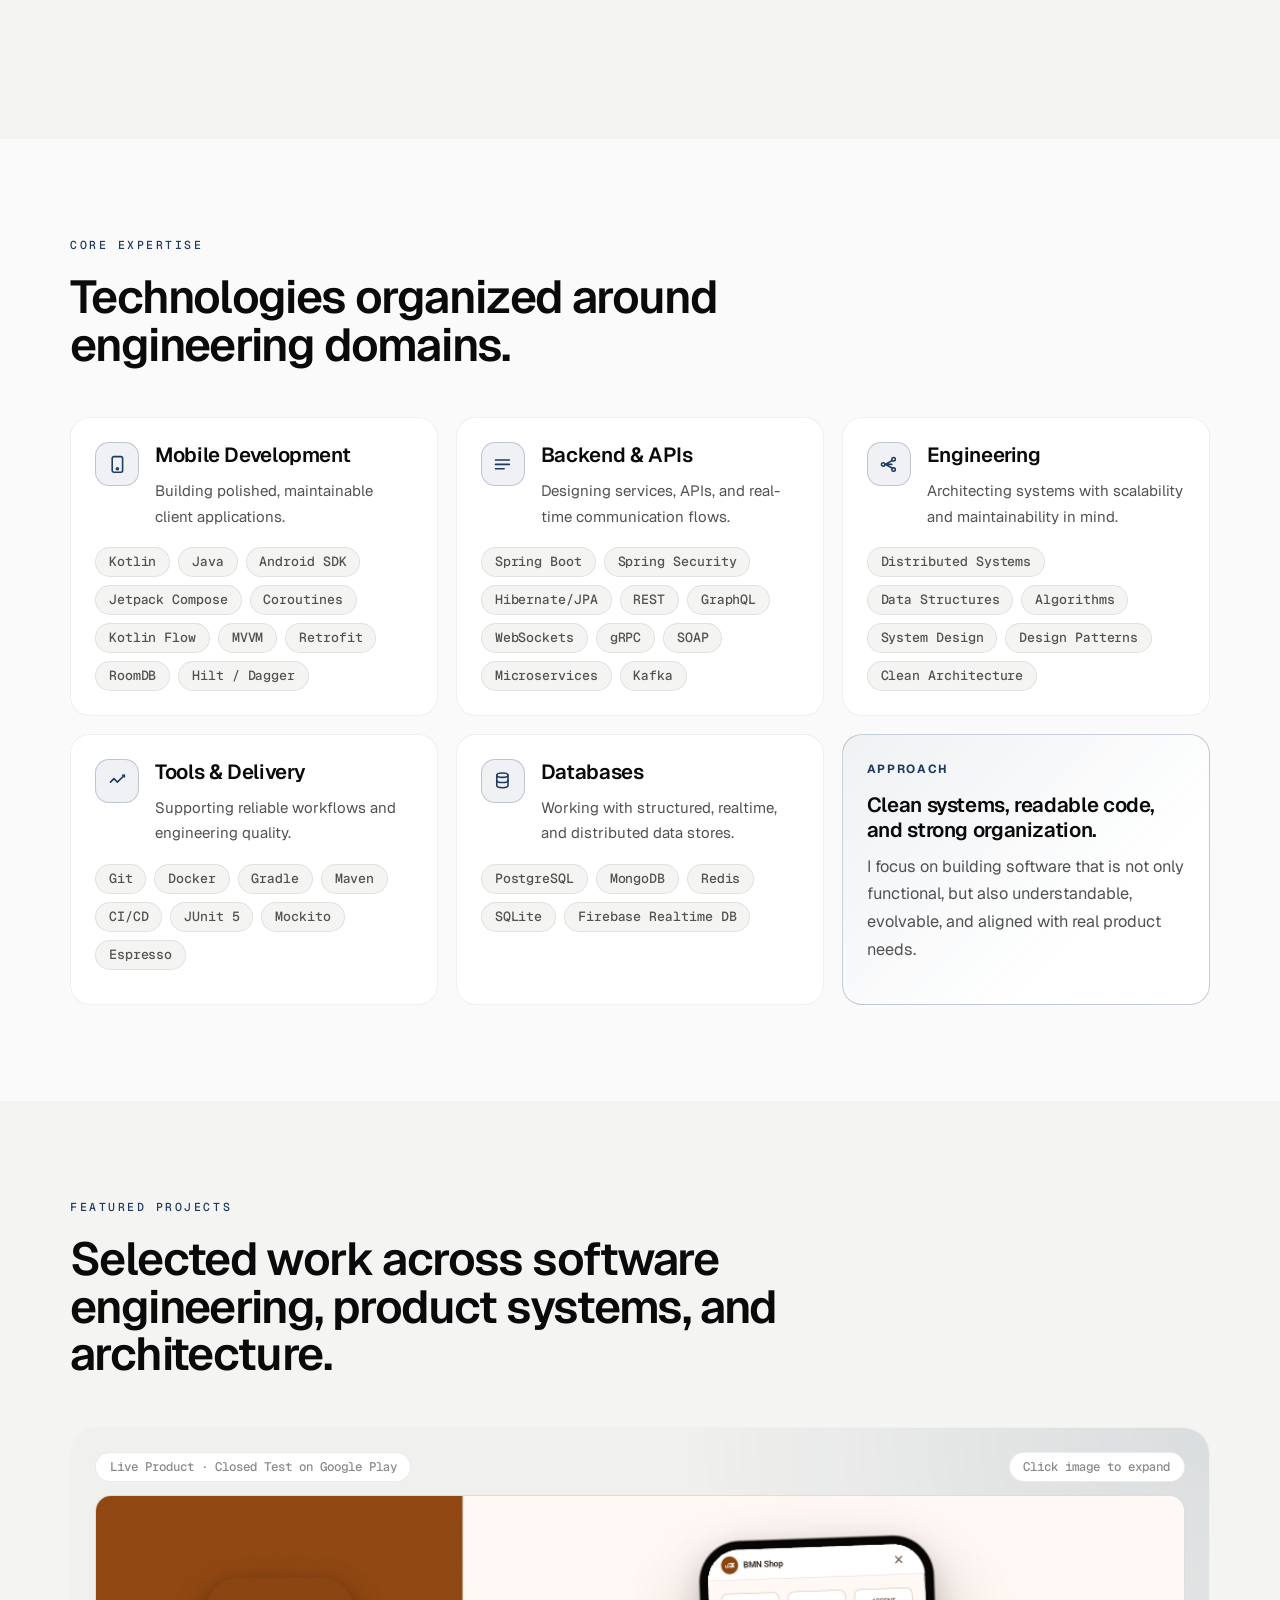
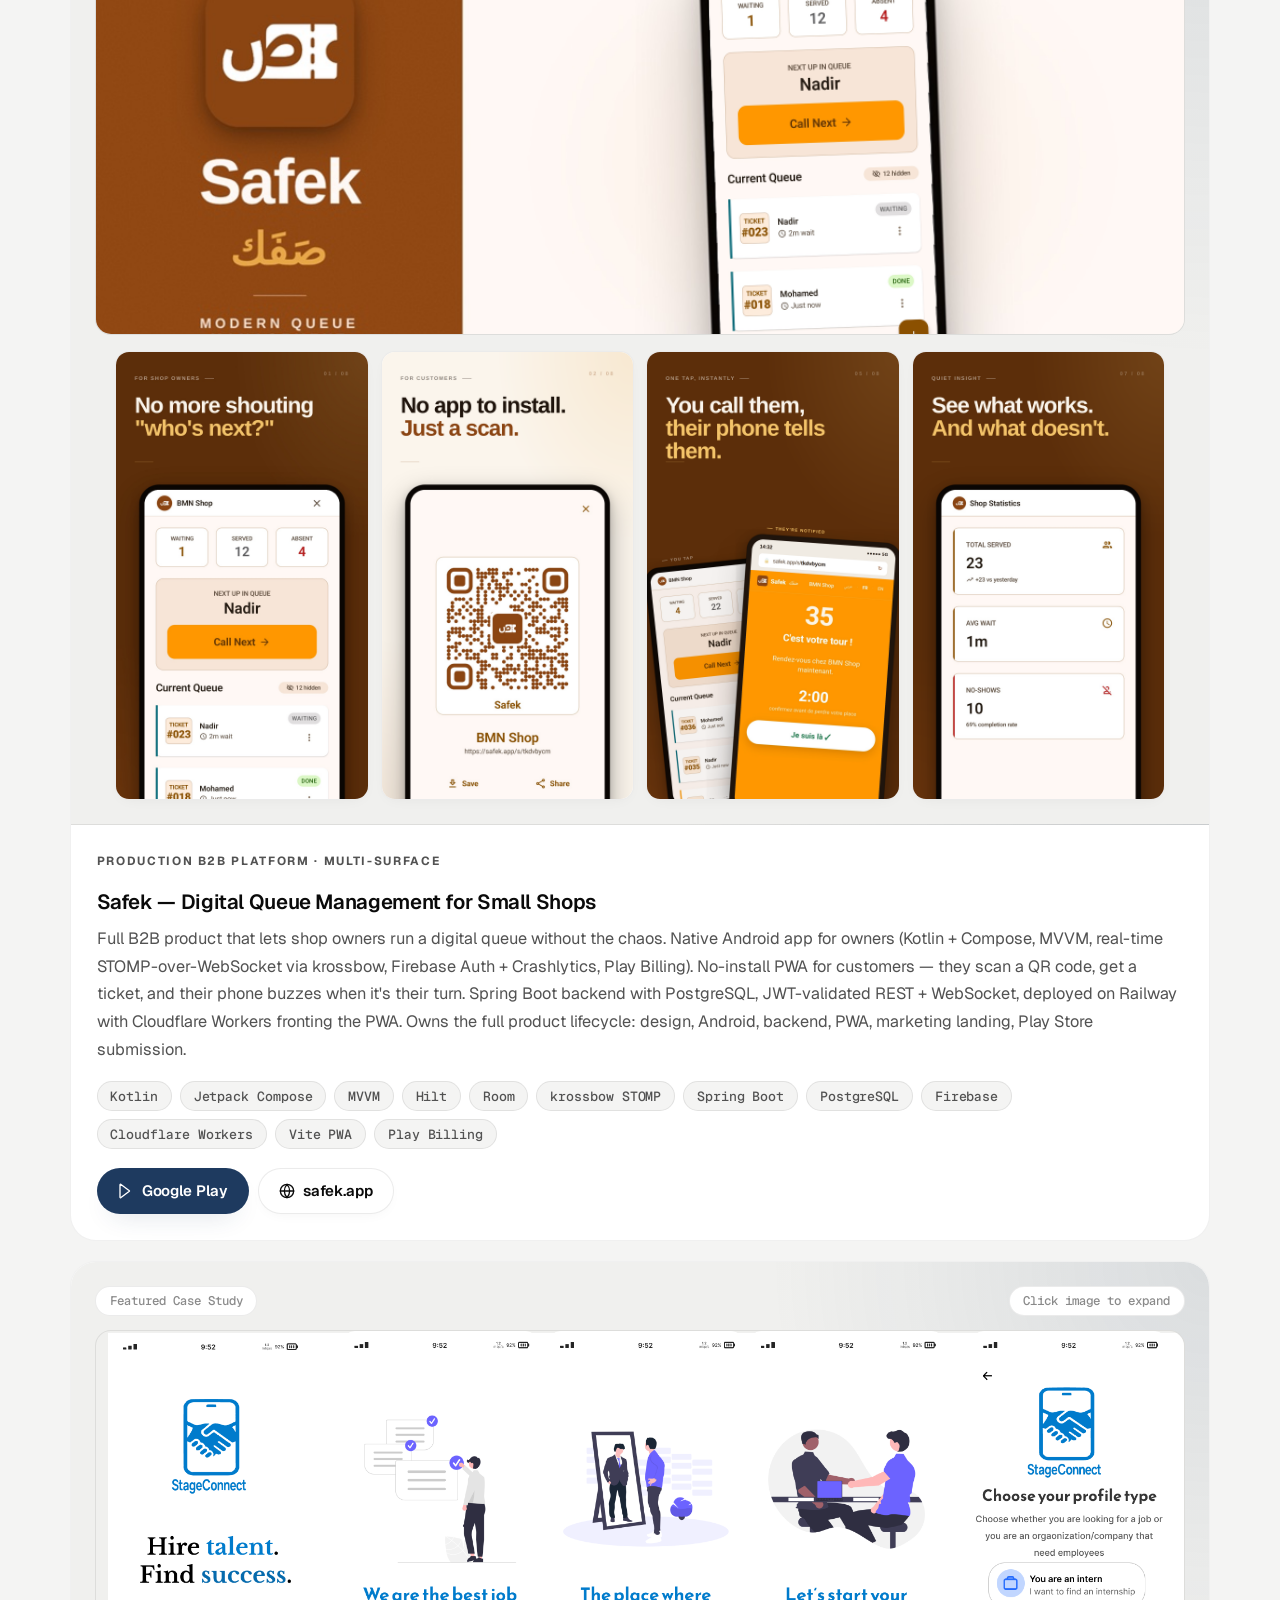
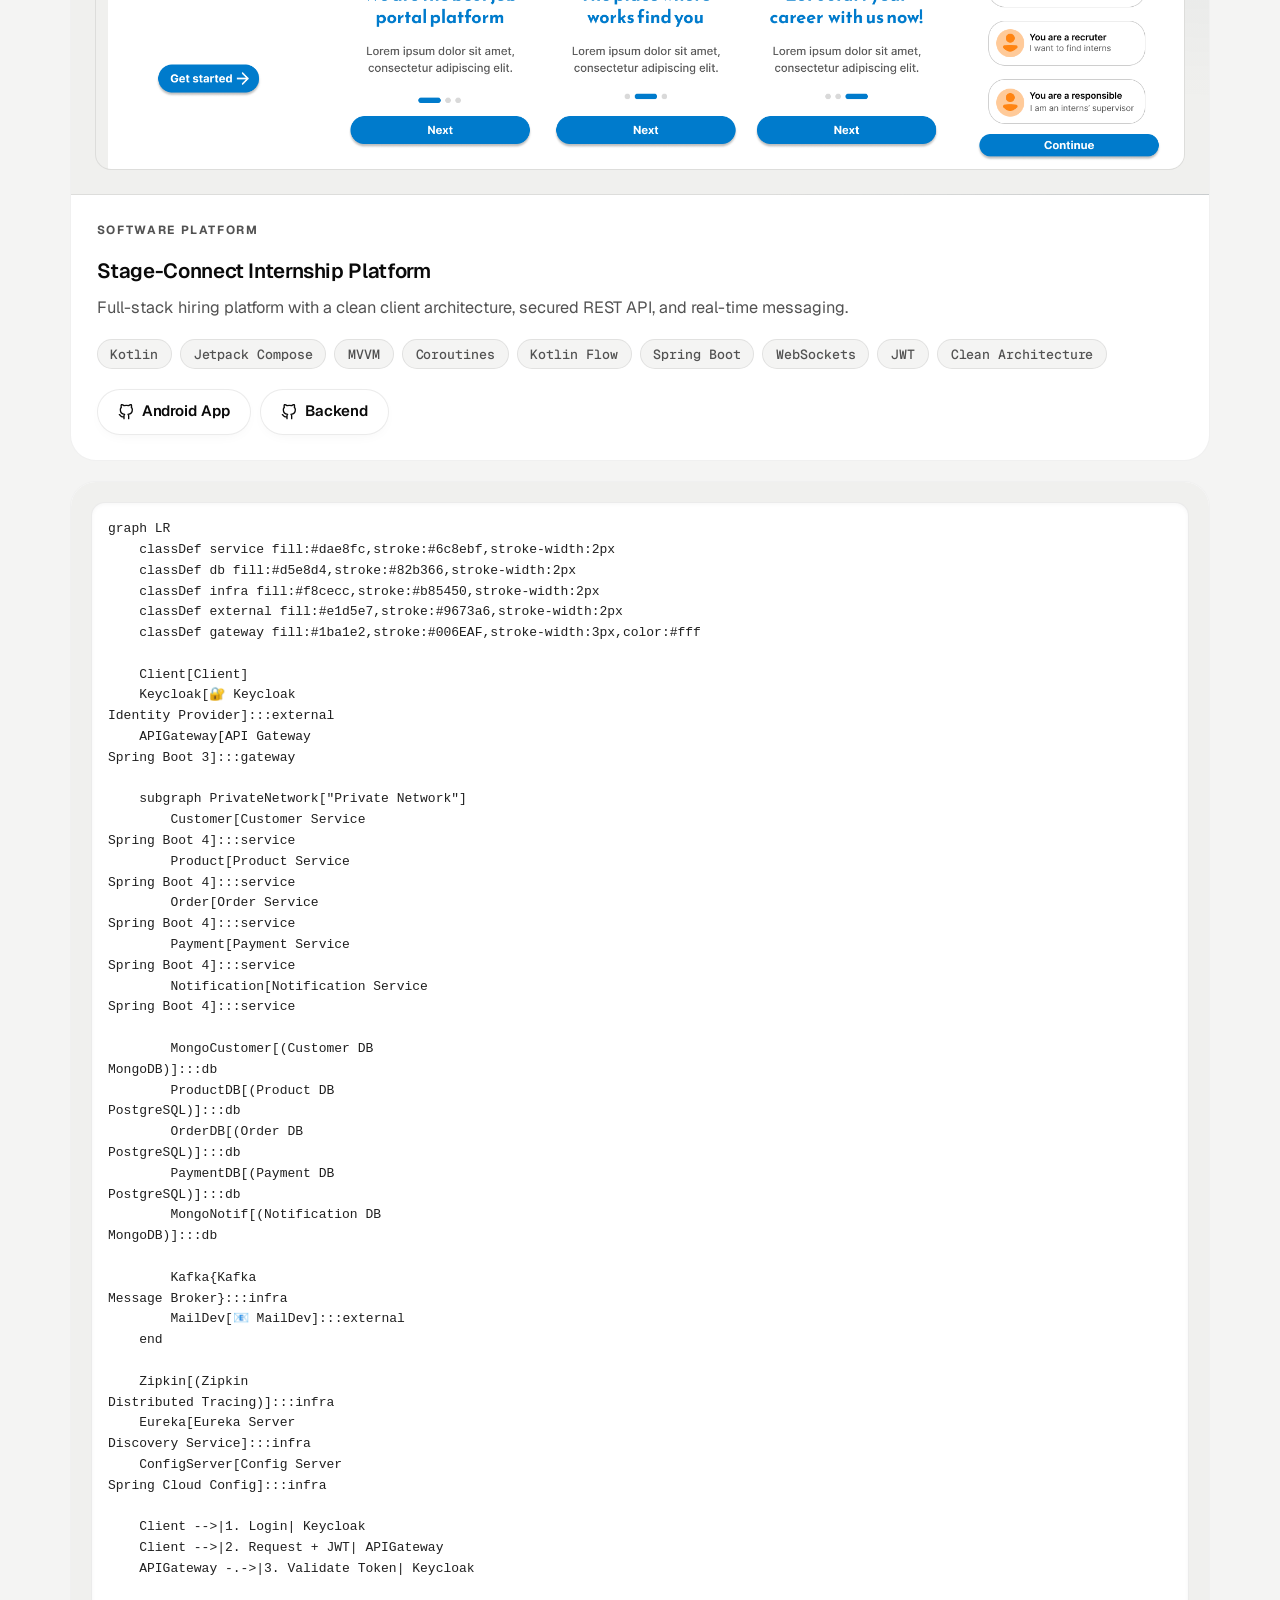
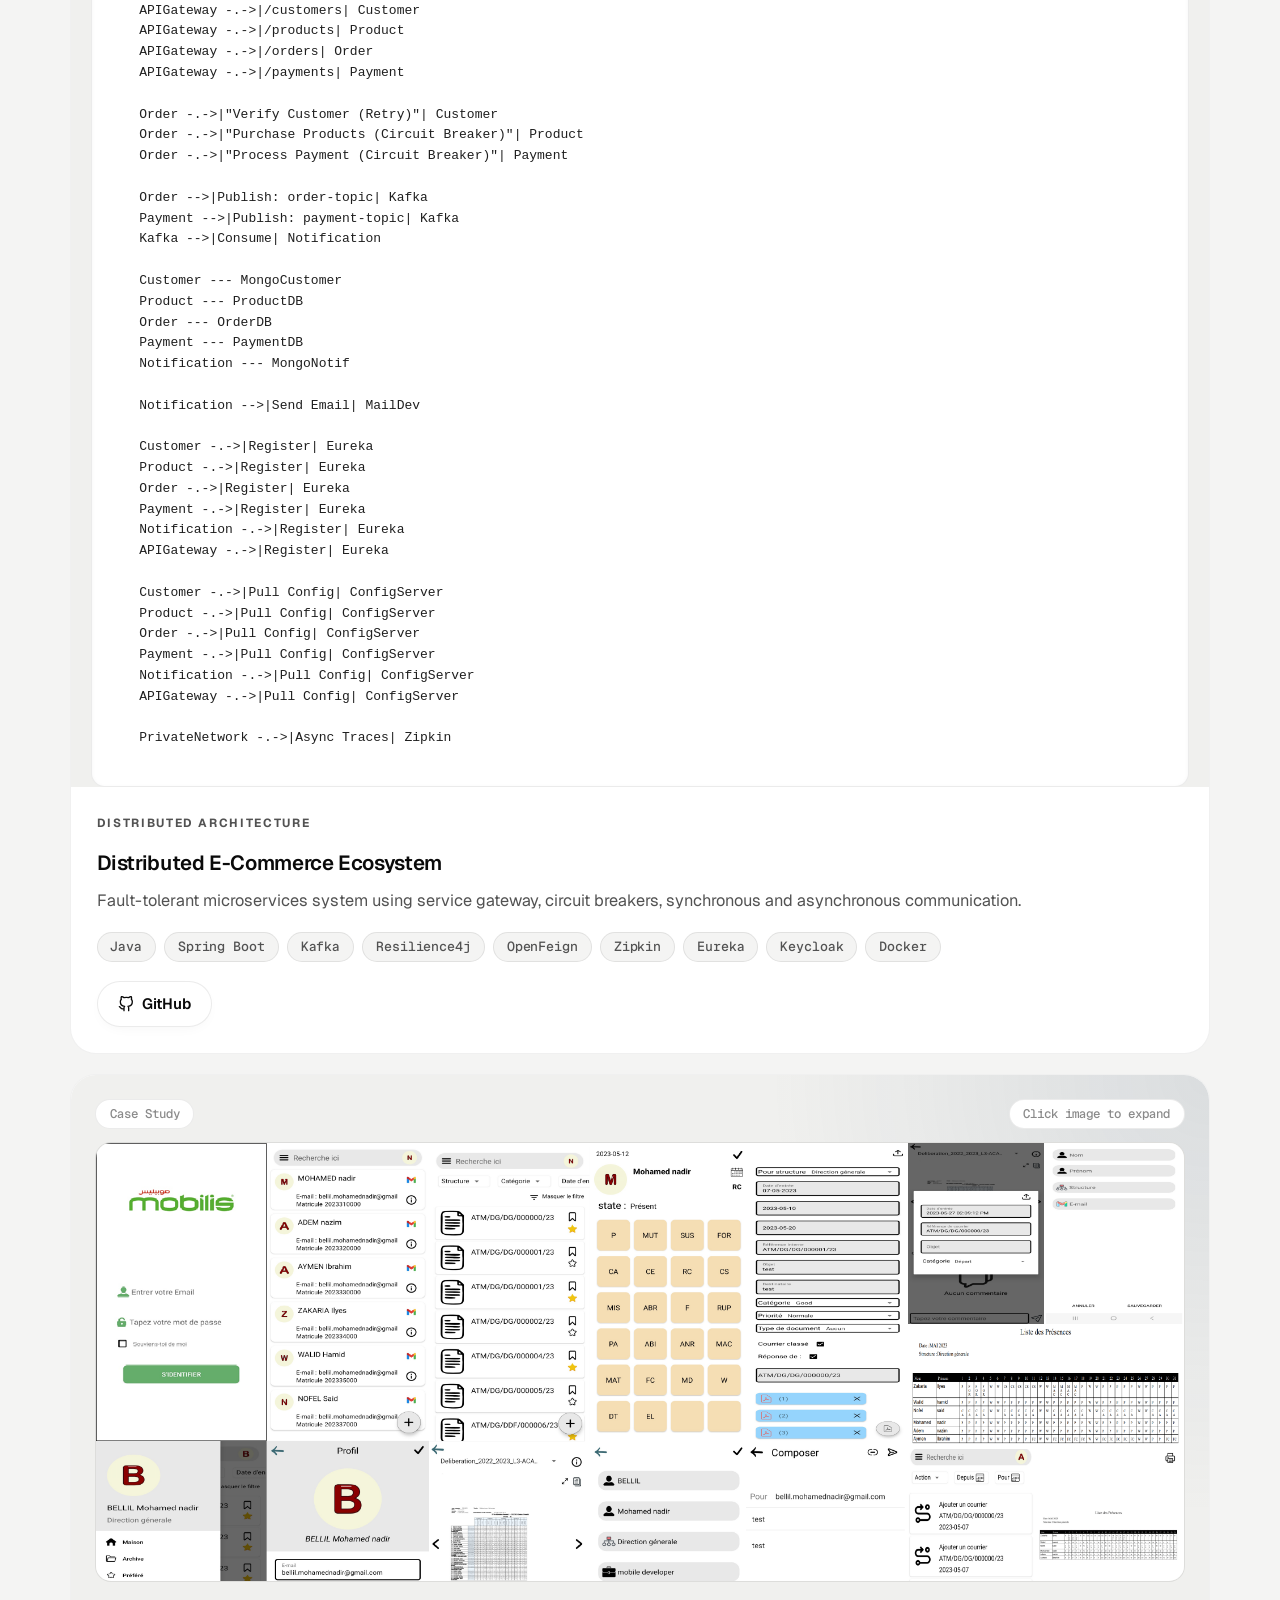
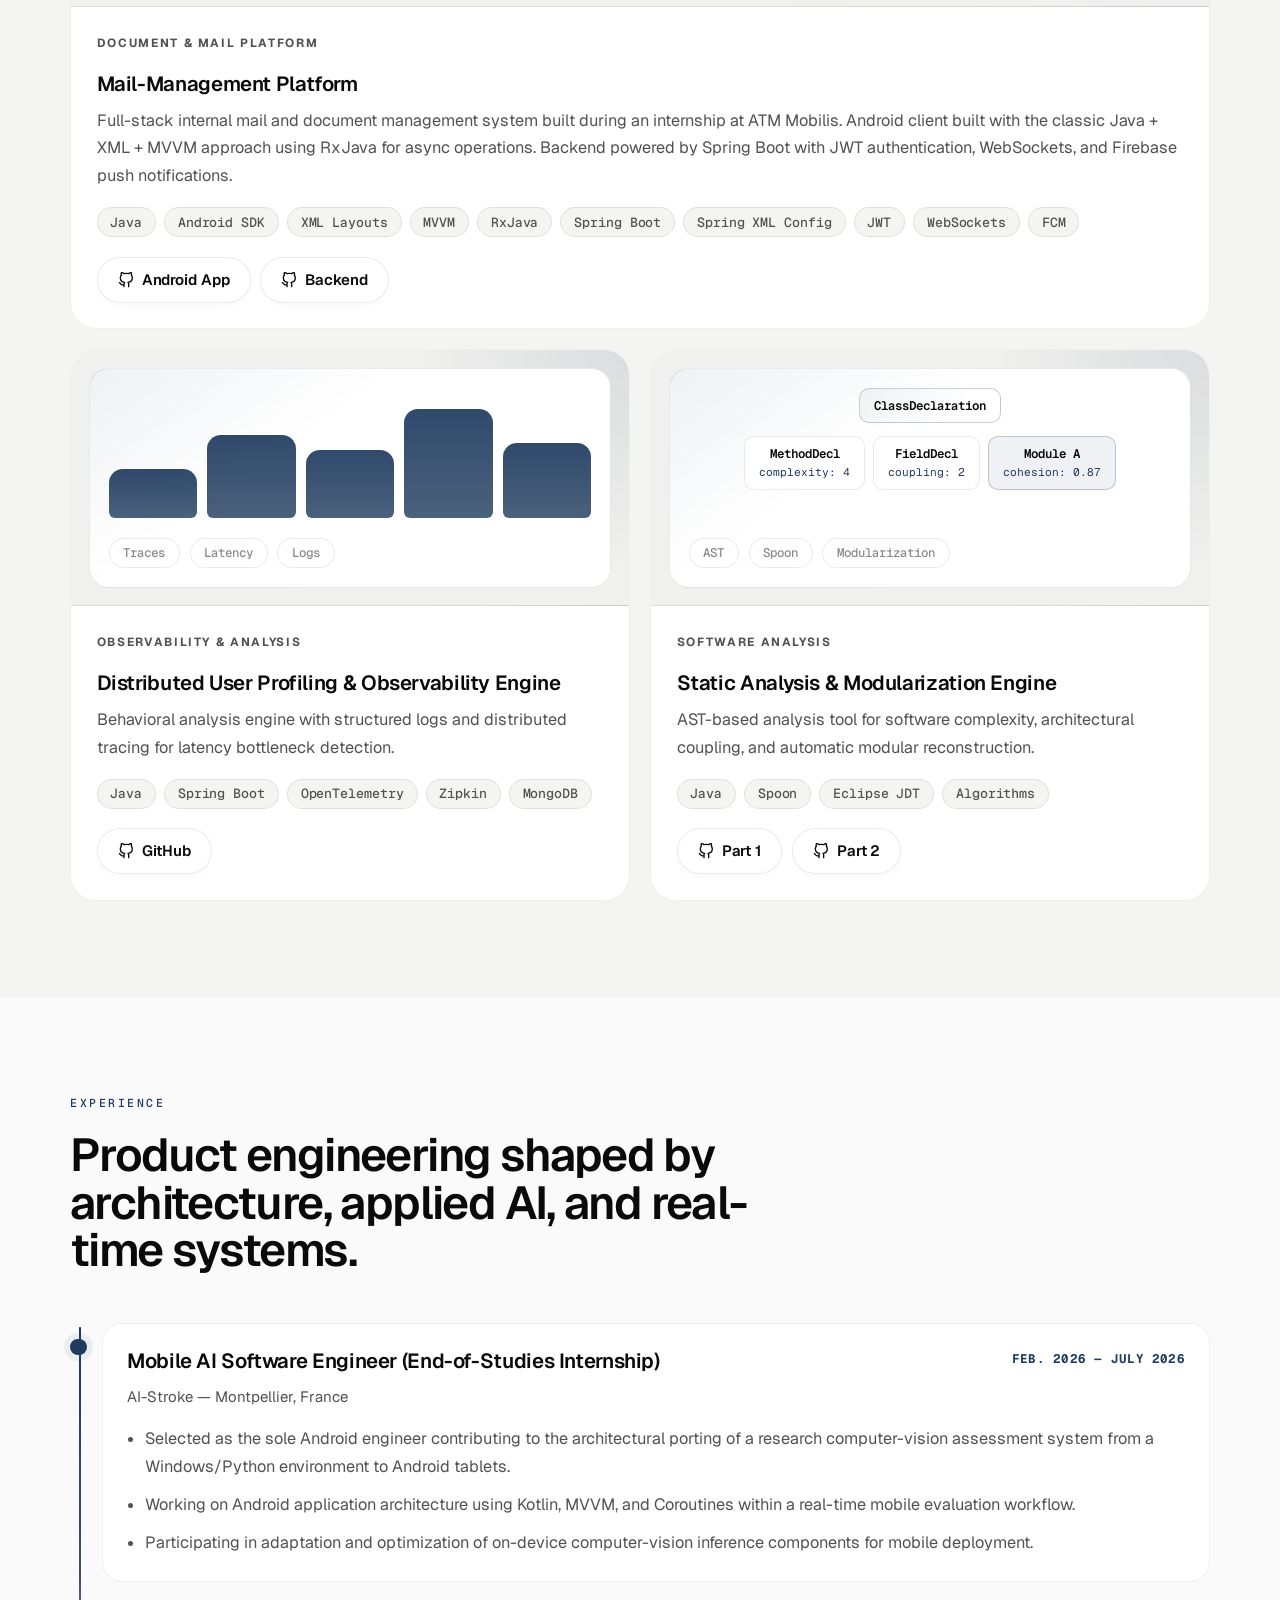
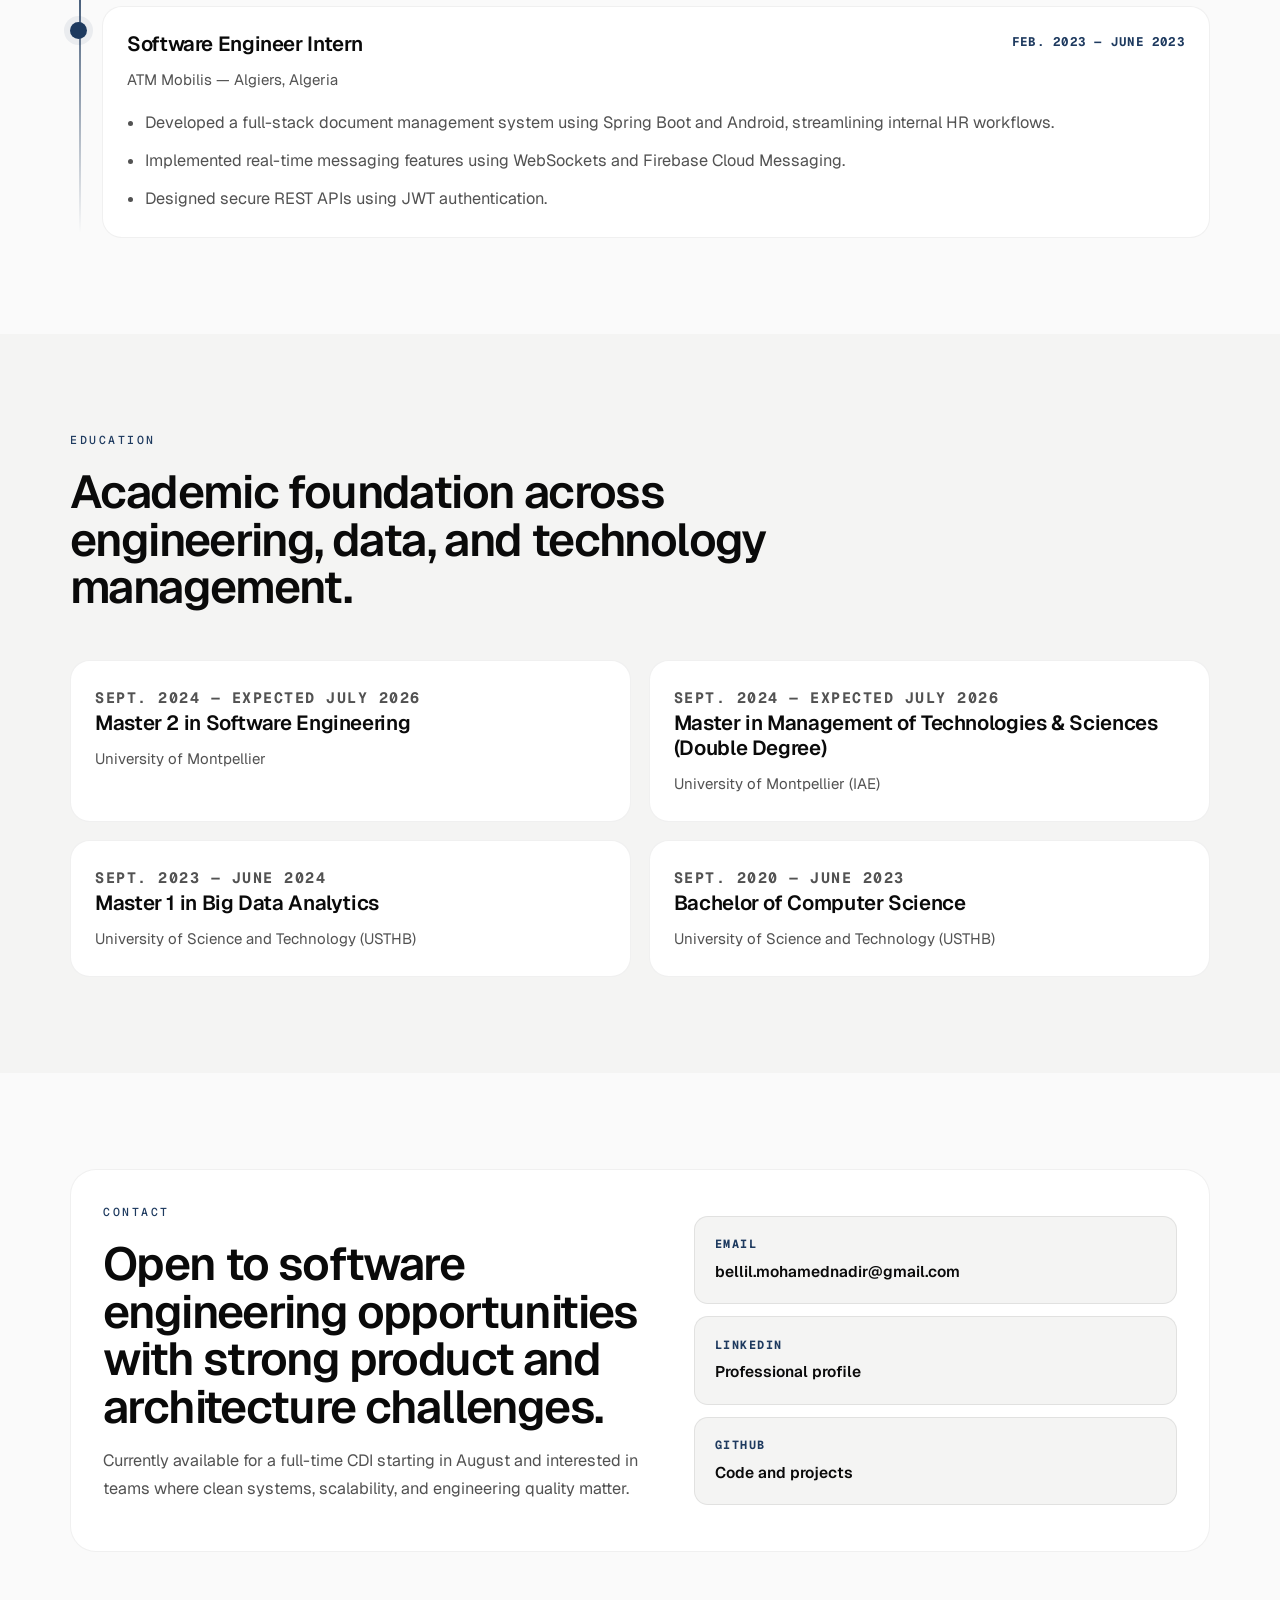
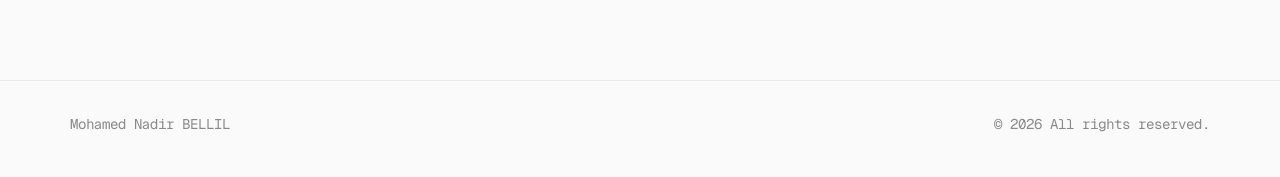
==== commit f7adaaf6: "add test technologies" ====
--- a/index.html
+++ b/index.html
@@ -209,6 +209,8 @@
               <span class="tag">Maven</span>
               <span class="tag">CI/CD</span>
               <span class="tag">JUnit 5</span>
+              <span class="tag">Mockito</span>
+              <span class="tag">Espresso</span>
             </div>
           </article>
 
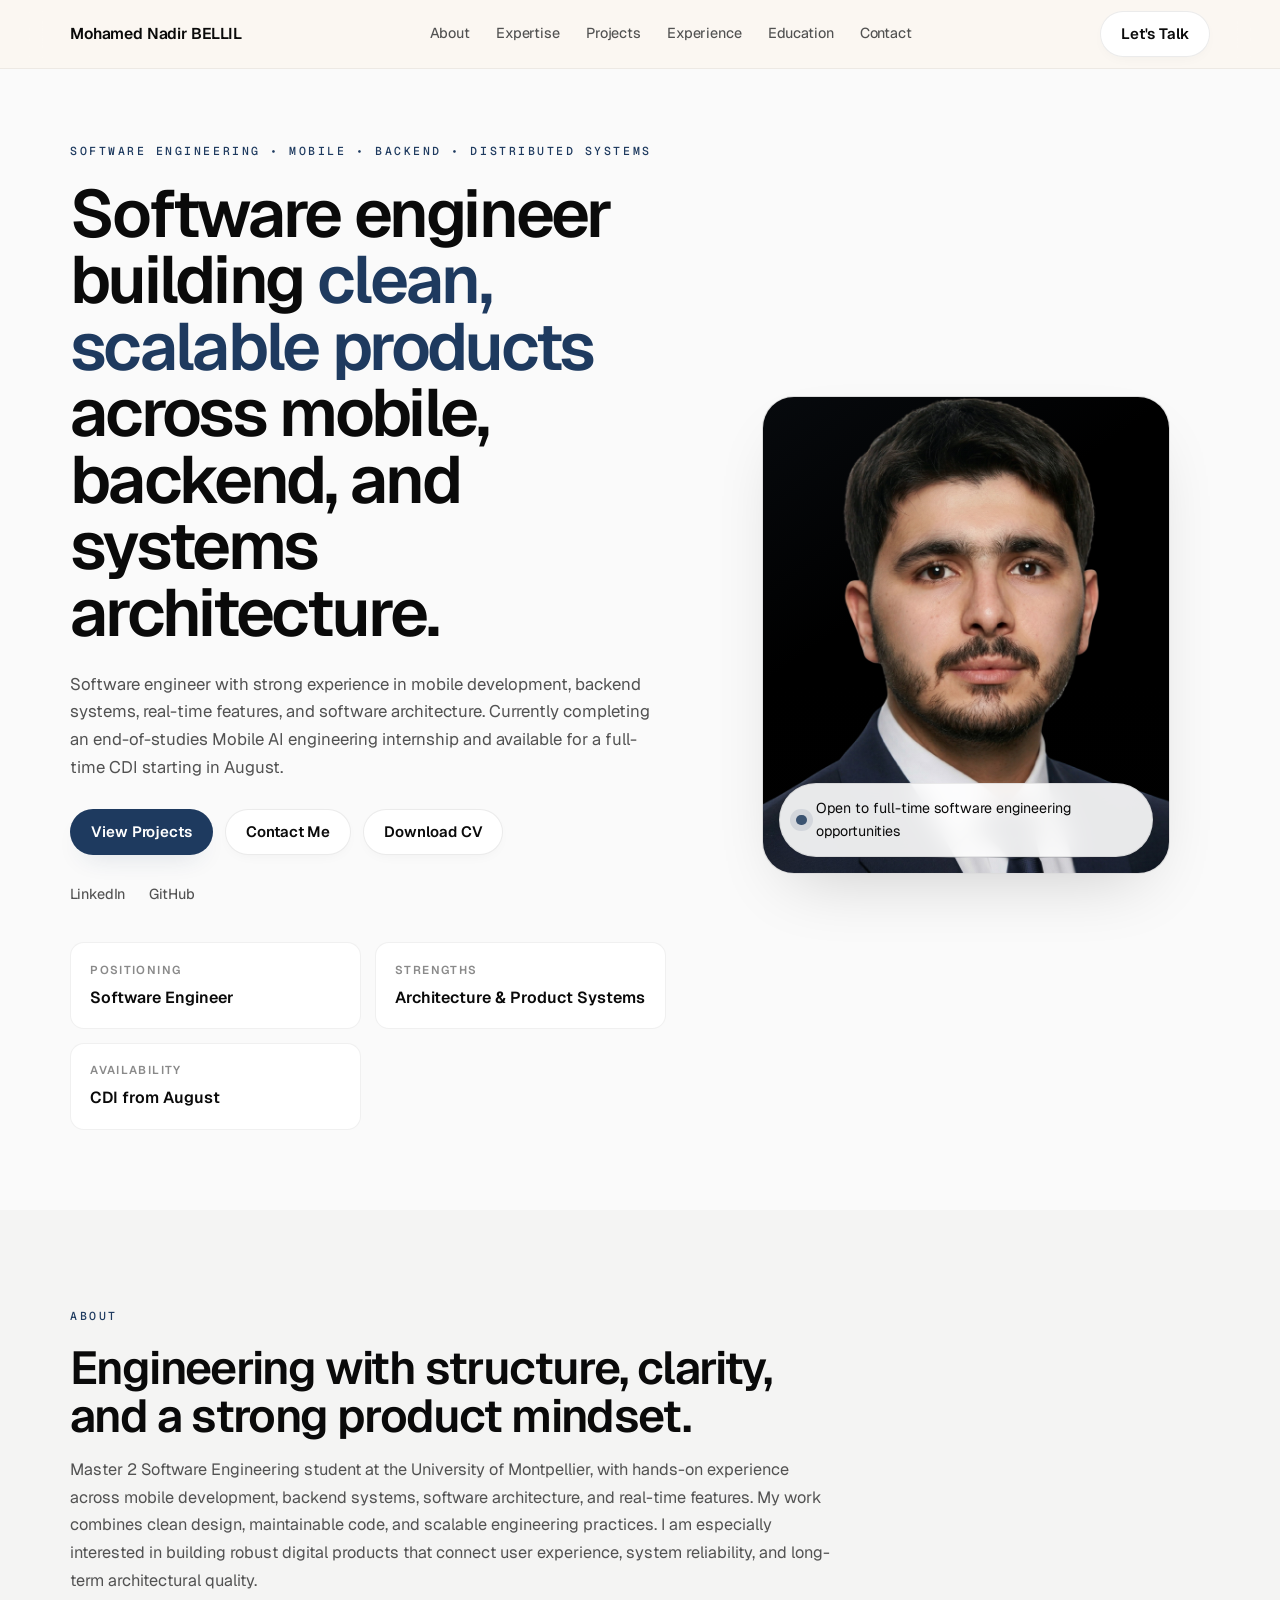
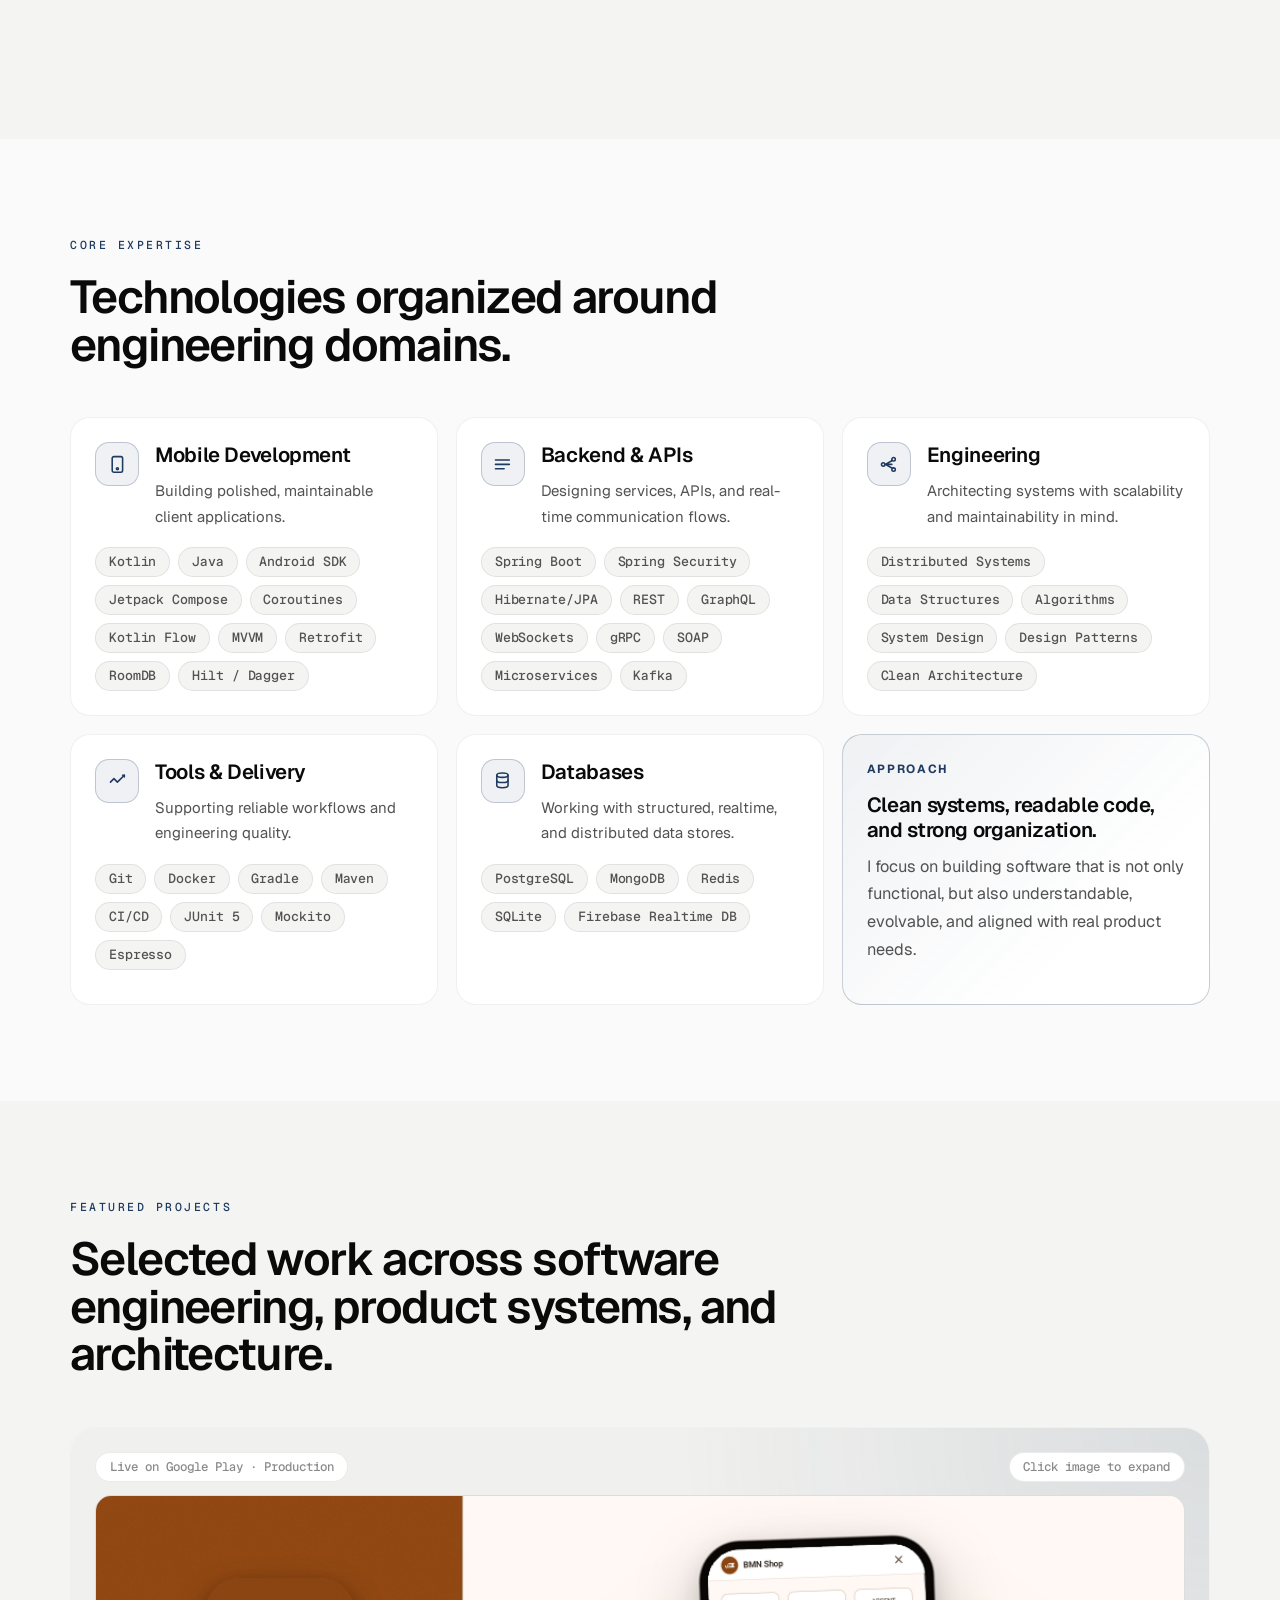
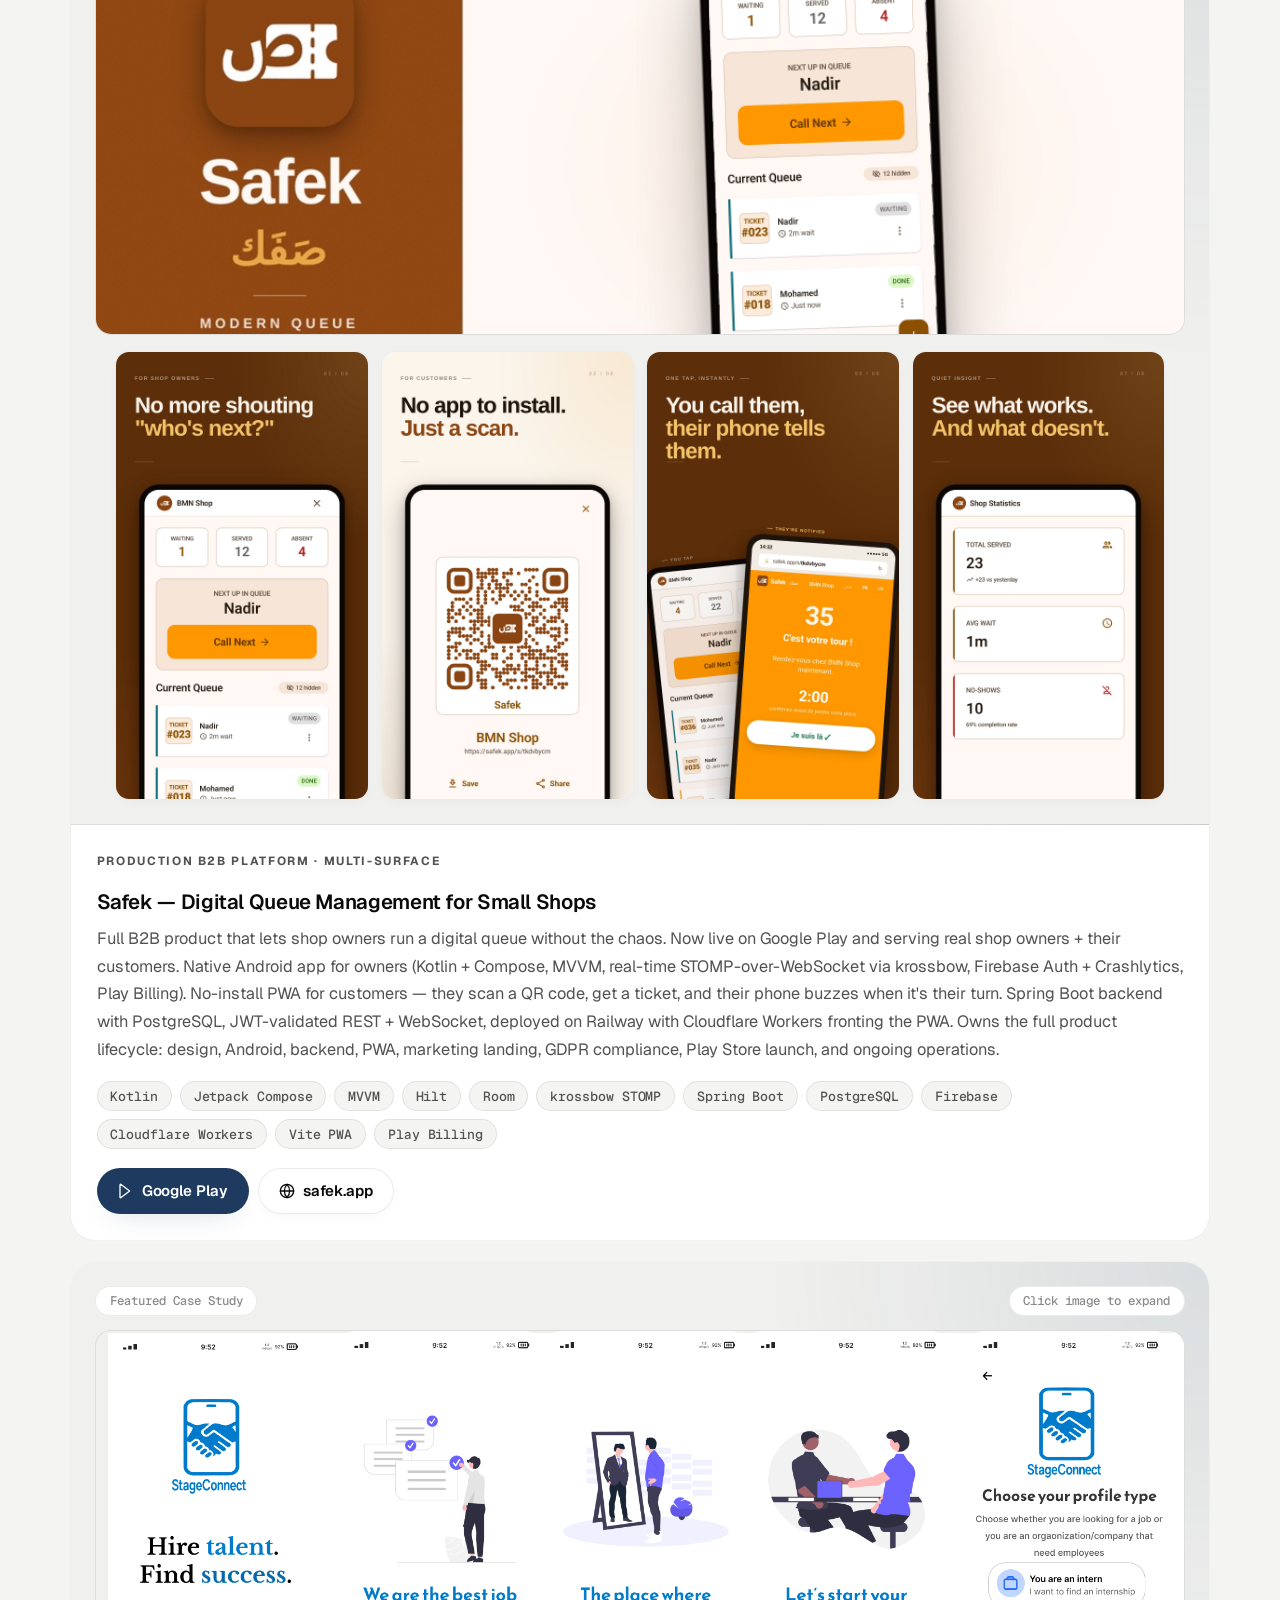
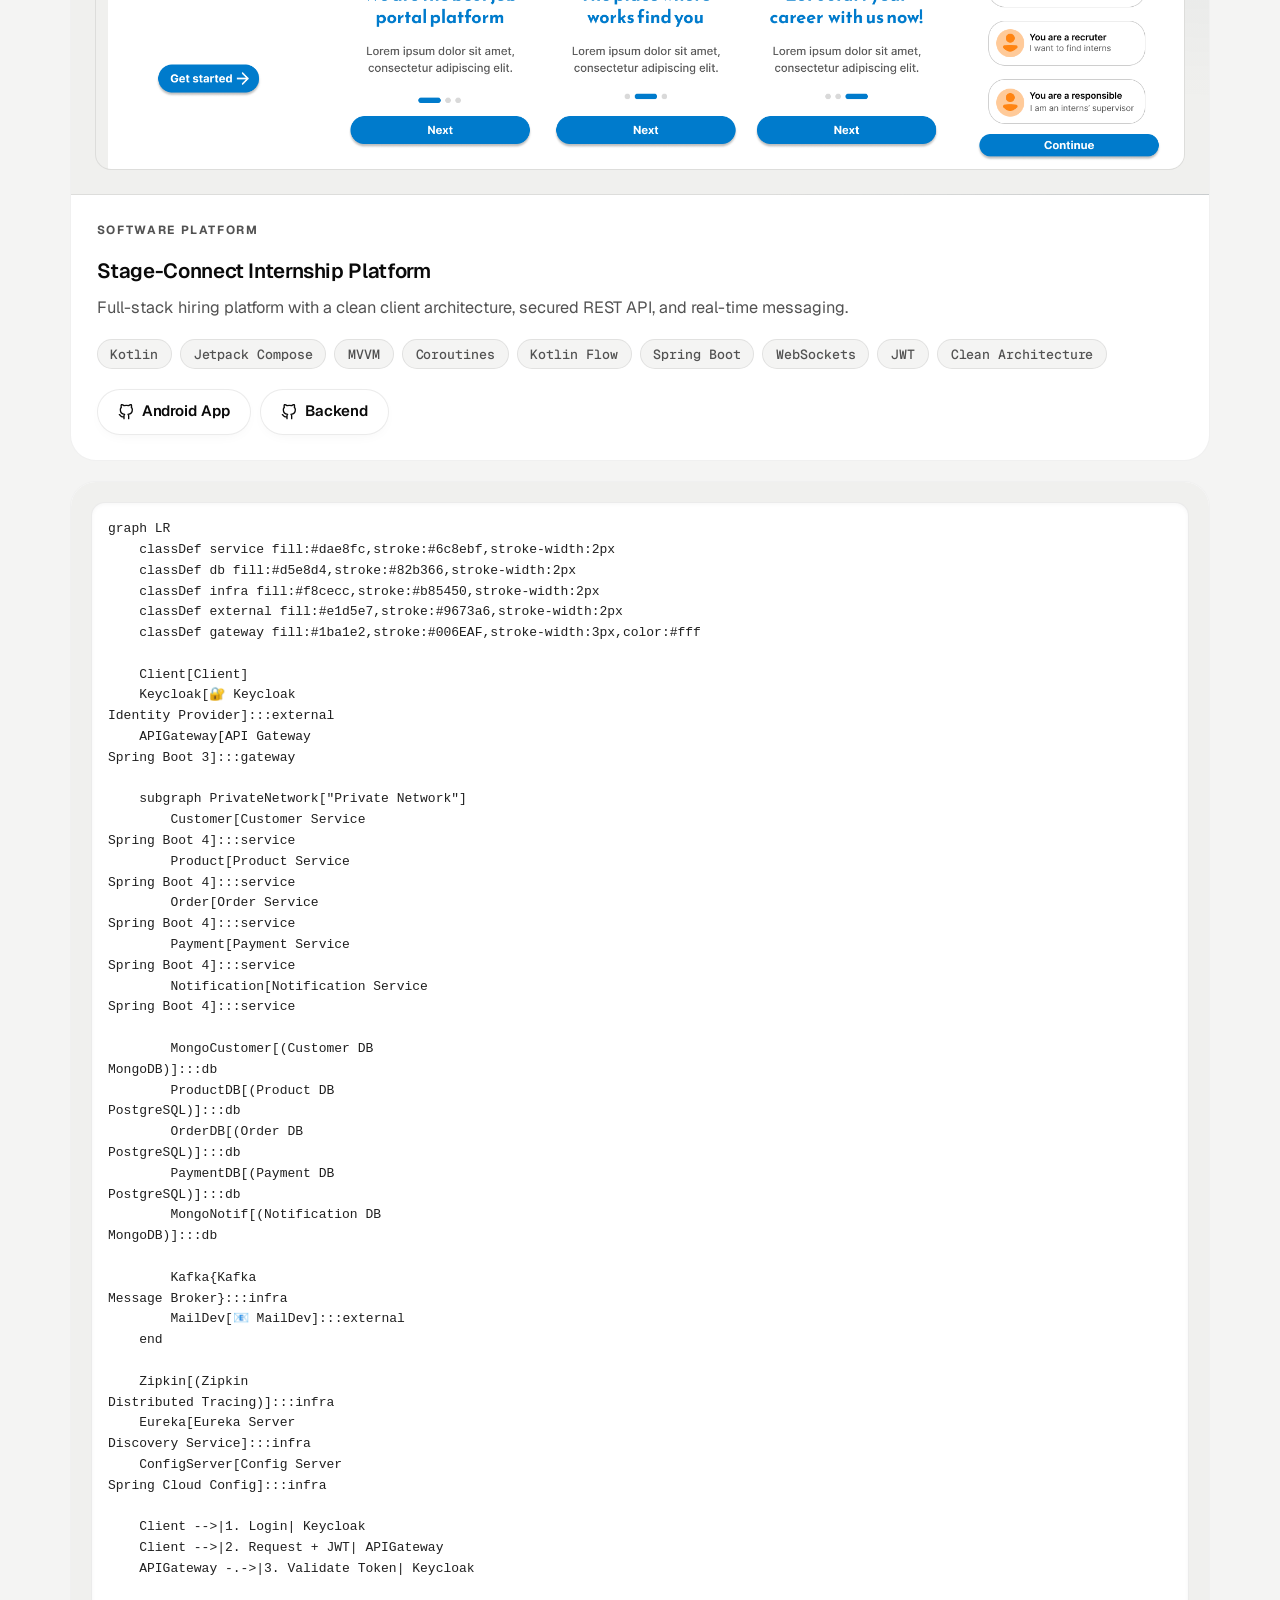
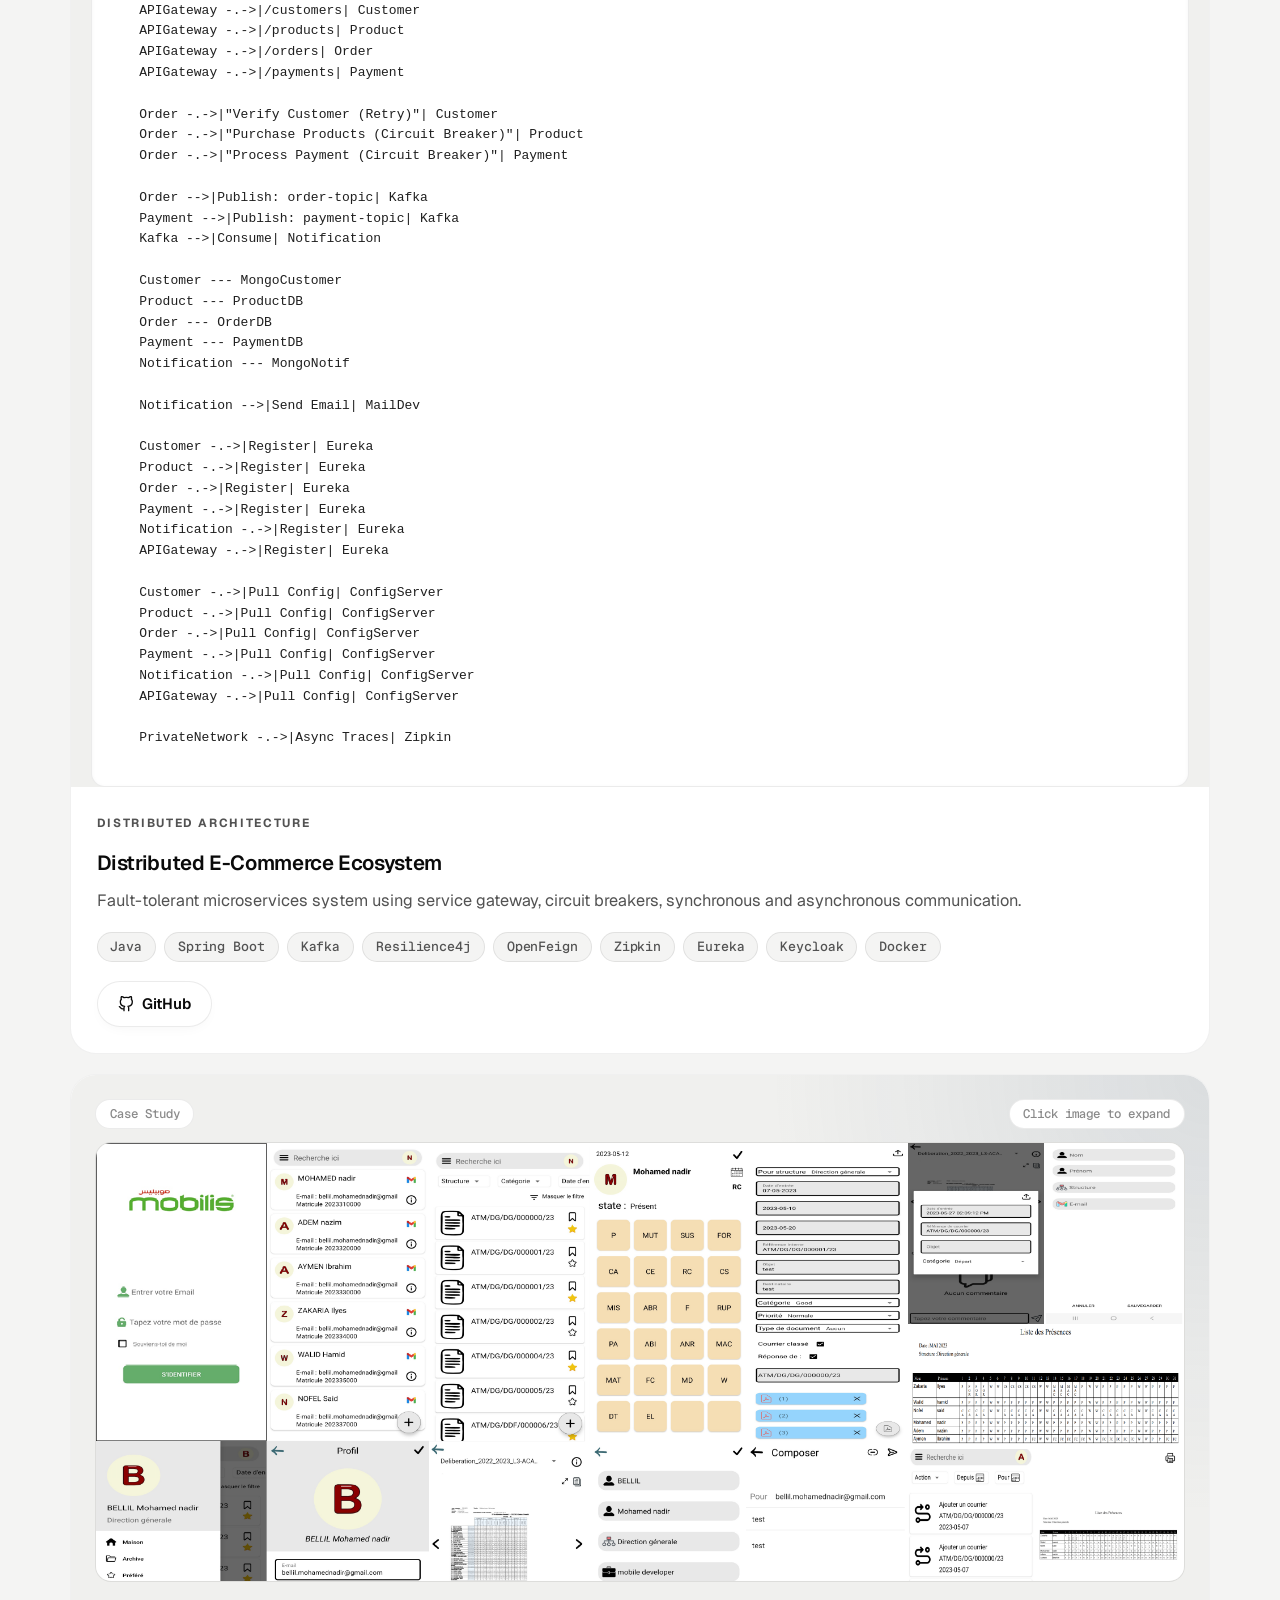
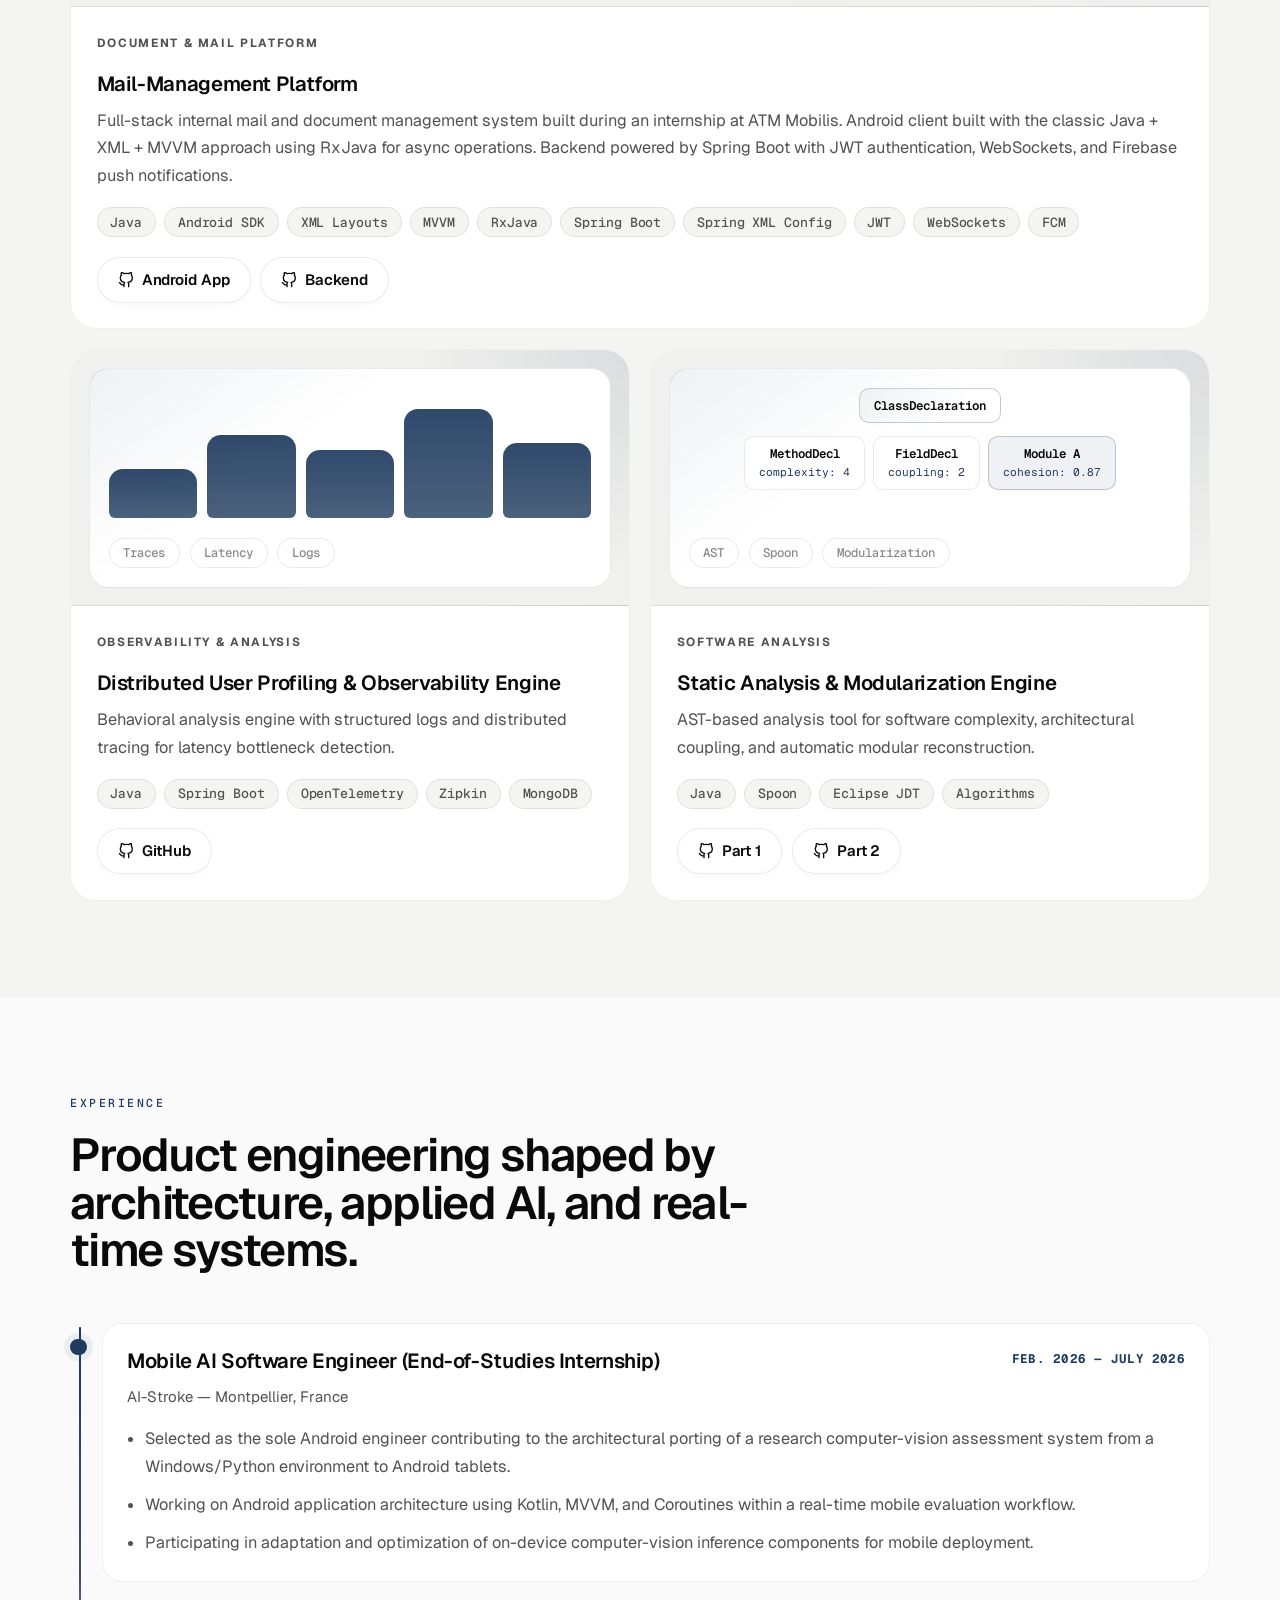
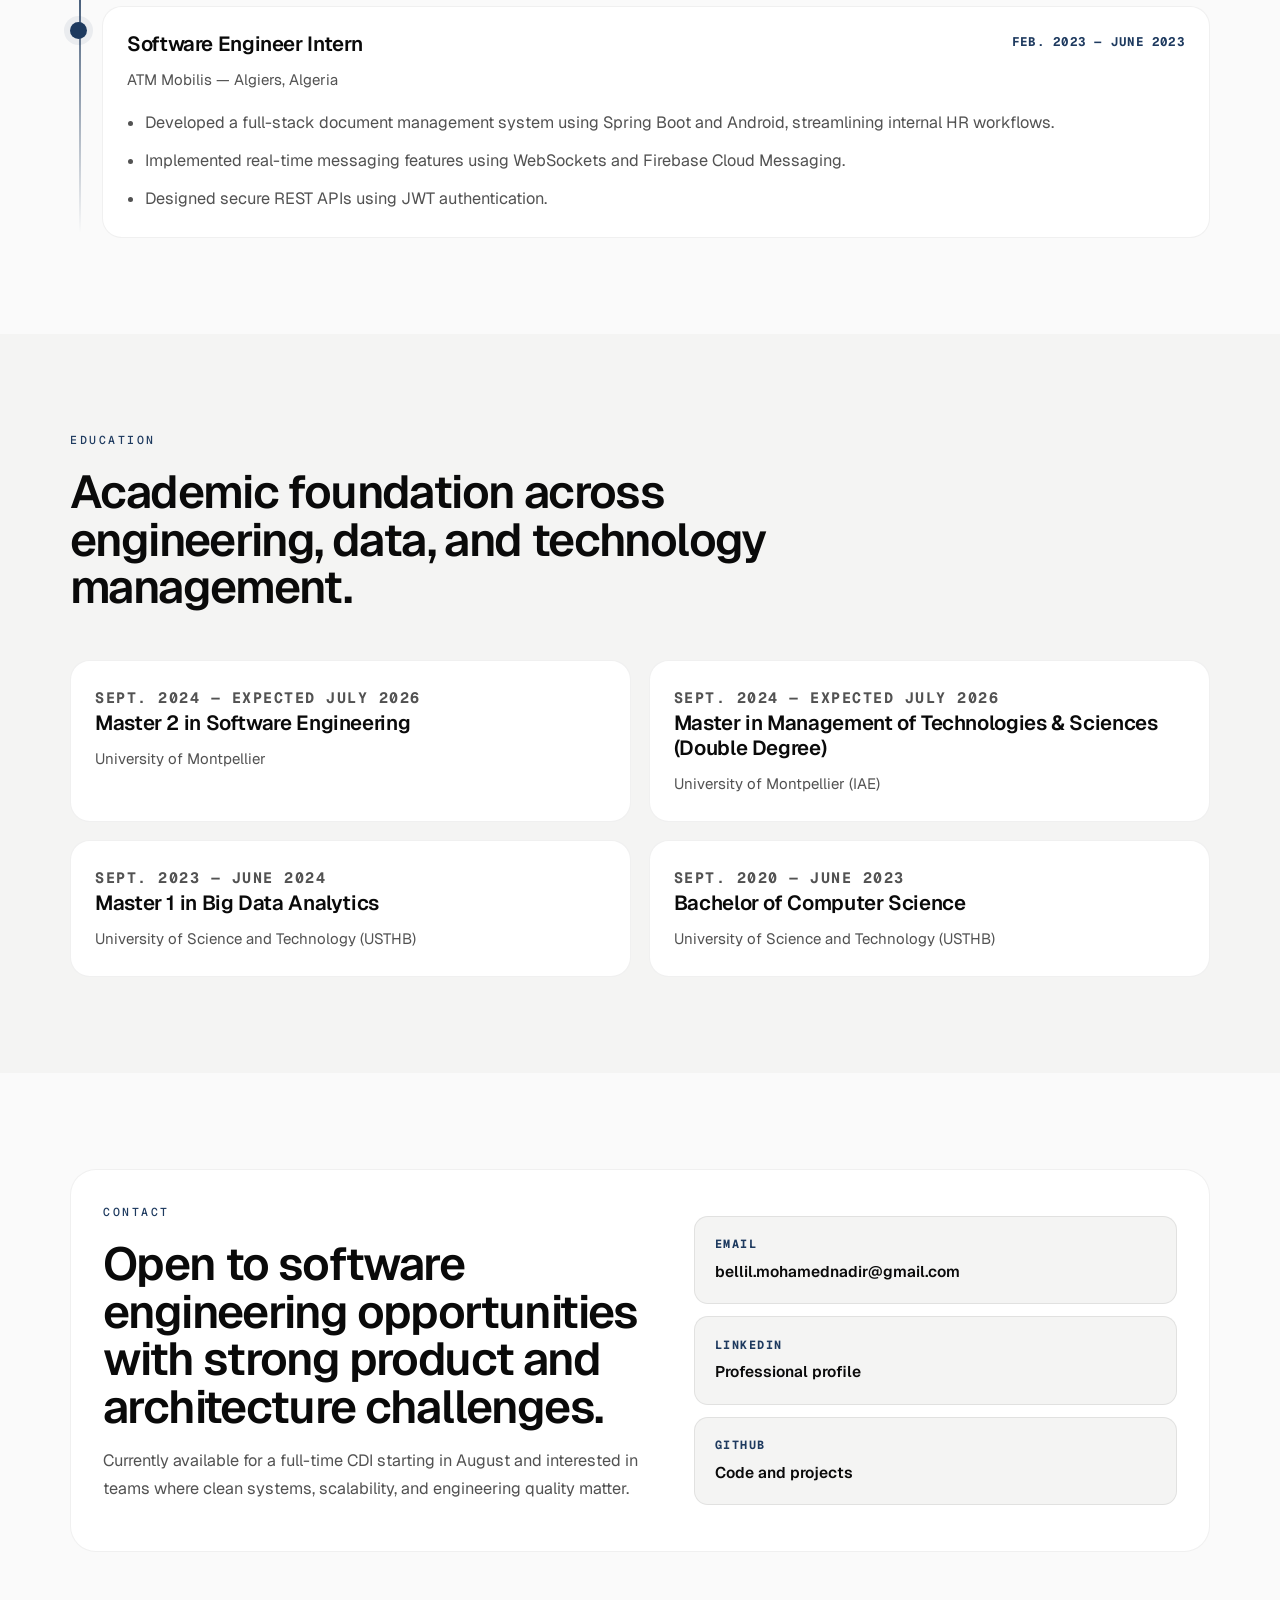
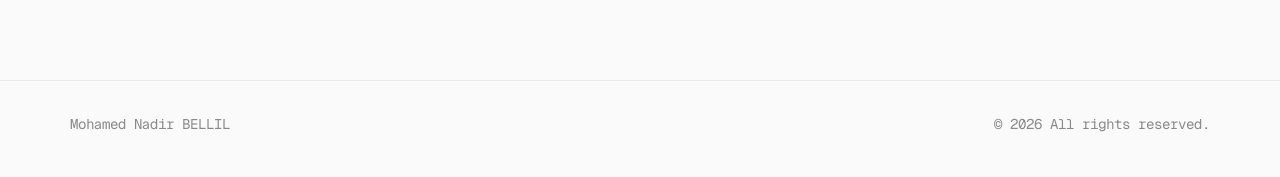
==== commit f3295afb: "docs(safek): flip Safek card to production status — live on Google Play App is out of closed test an" ====
--- a/index.html
+++ b/index.html
@@ -252,13 +252,13 @@
         </div>
         <div class="projects-grid">
 
-          <!-- Safek: full-width row 1, currently in closed test on Google Play.
-               Most recent + only project shipping to real users on the Play
-               Store, so it leads the section. -->
+          <!-- Safek: full-width row 1, live on the Play Store and serving
+               real shop owners + customers. Most recent + only project
+               shipping to production, so it leads the section. -->
           <article class="project-card project-featured">
             <div class="project-visual project-image-visual">
               <div class="visual-toolbar">
-                <span>Live Product · Closed Test on Google Play</span>
+                <span>Live on Google Play · Production</span>
                 <span>Click image to expand</span>
               </div>
               <div class="featured-image-frame">
@@ -290,15 +290,17 @@
               <h3>Safek — Digital Queue Management for Small Shops</h3>
               <p>
                 Full B2B product that lets shop owners run a digital queue
-                without the chaos. Native Android app for owners (Kotlin +
-                Compose, MVVM, real-time STOMP-over-WebSocket via krossbow,
-                Firebase Auth + Crashlytics, Play Billing). No-install PWA for
-                customers — they scan a QR code, get a ticket, and their phone
-                buzzes when it's their turn. Spring Boot backend with
-                PostgreSQL, JWT-validated REST + WebSocket, deployed on
+                without the chaos. Now live on Google Play and serving real
+                shop owners + their customers. Native Android app for owners
+                (Kotlin + Compose, MVVM, real-time STOMP-over-WebSocket via
+                krossbow, Firebase Auth + Crashlytics, Play Billing). No-install
+                PWA for customers — they scan a QR code, get a ticket, and
+                their phone buzzes when it's their turn. Spring Boot backend
+                with PostgreSQL, JWT-validated REST + WebSocket, deployed on
                 Railway with Cloudflare Workers fronting the PWA. Owns the
                 full product lifecycle: design, Android, backend, PWA, marketing
-                landing, Play Store submission.
+                landing, GDPR compliance, Play Store launch, and ongoing
+                operations.
               </p>
               <div class="tag-list">
                 <span class="tag">Kotlin</span>
